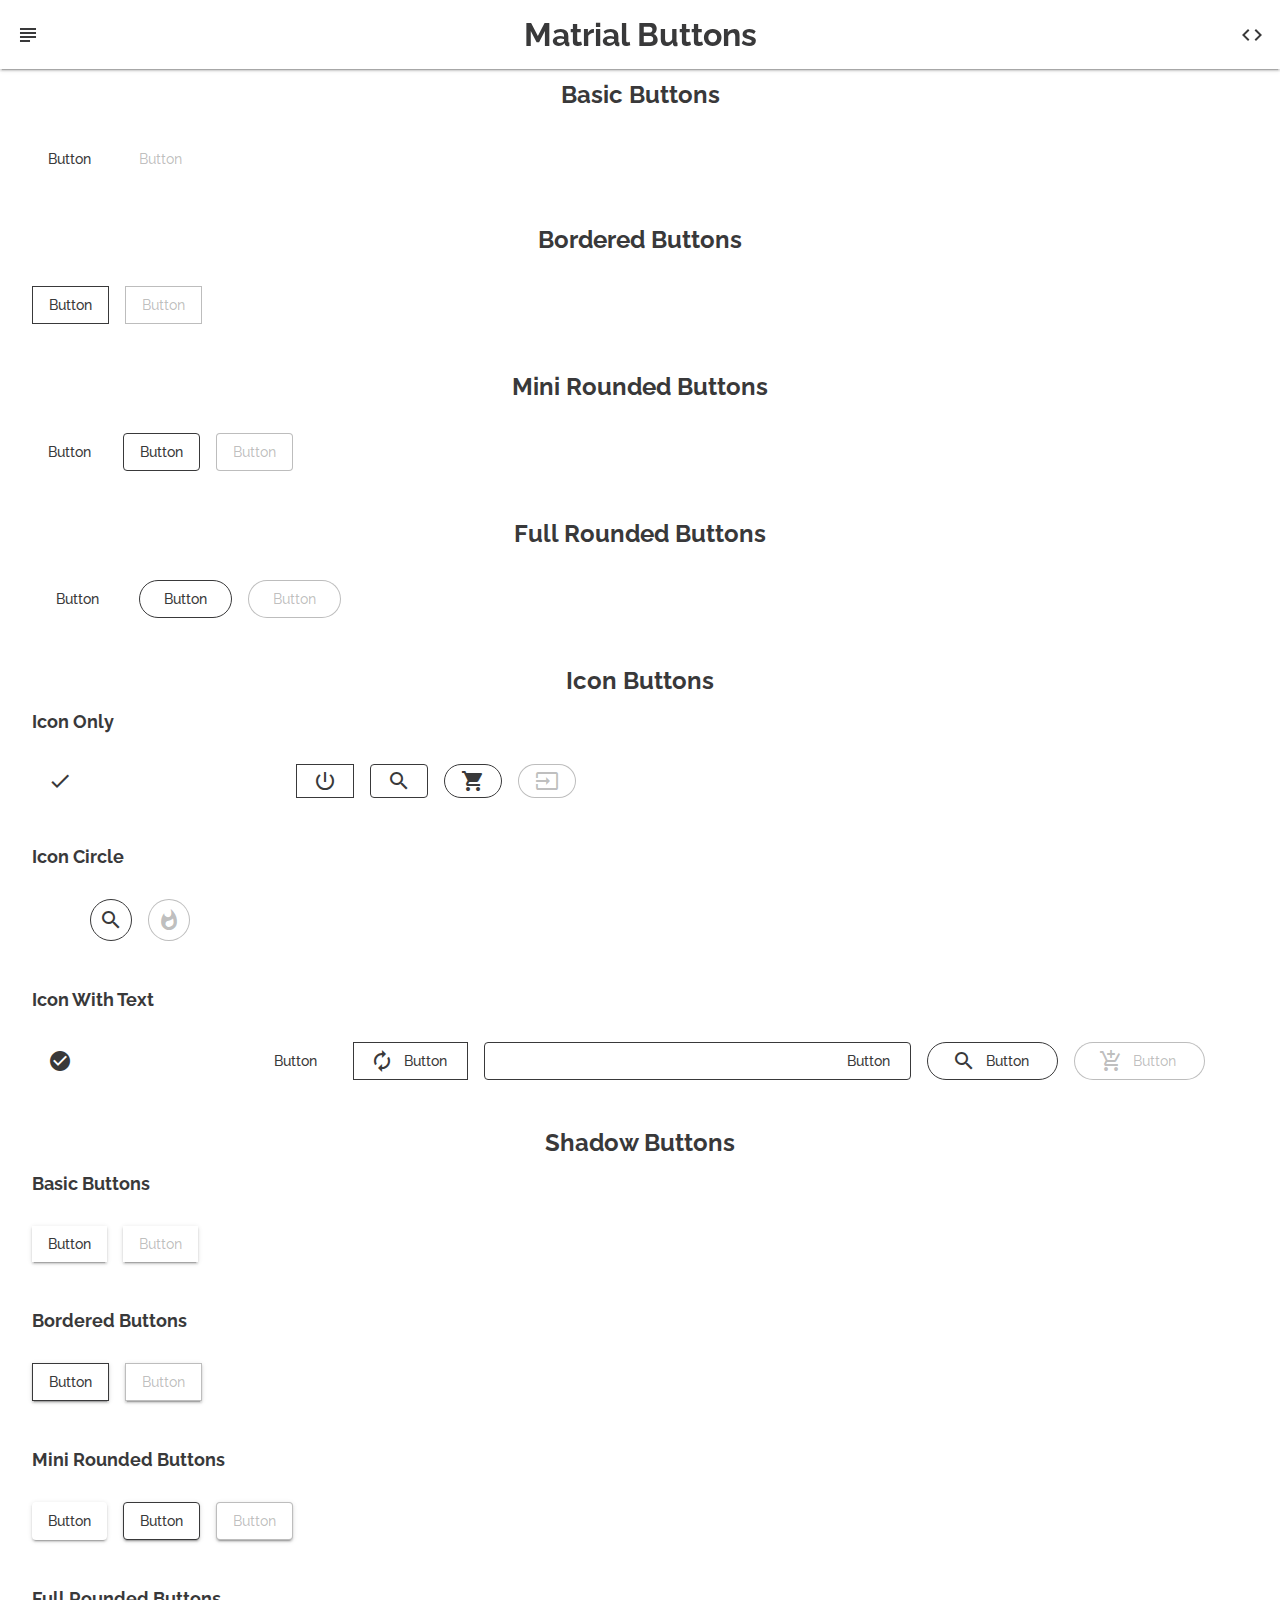
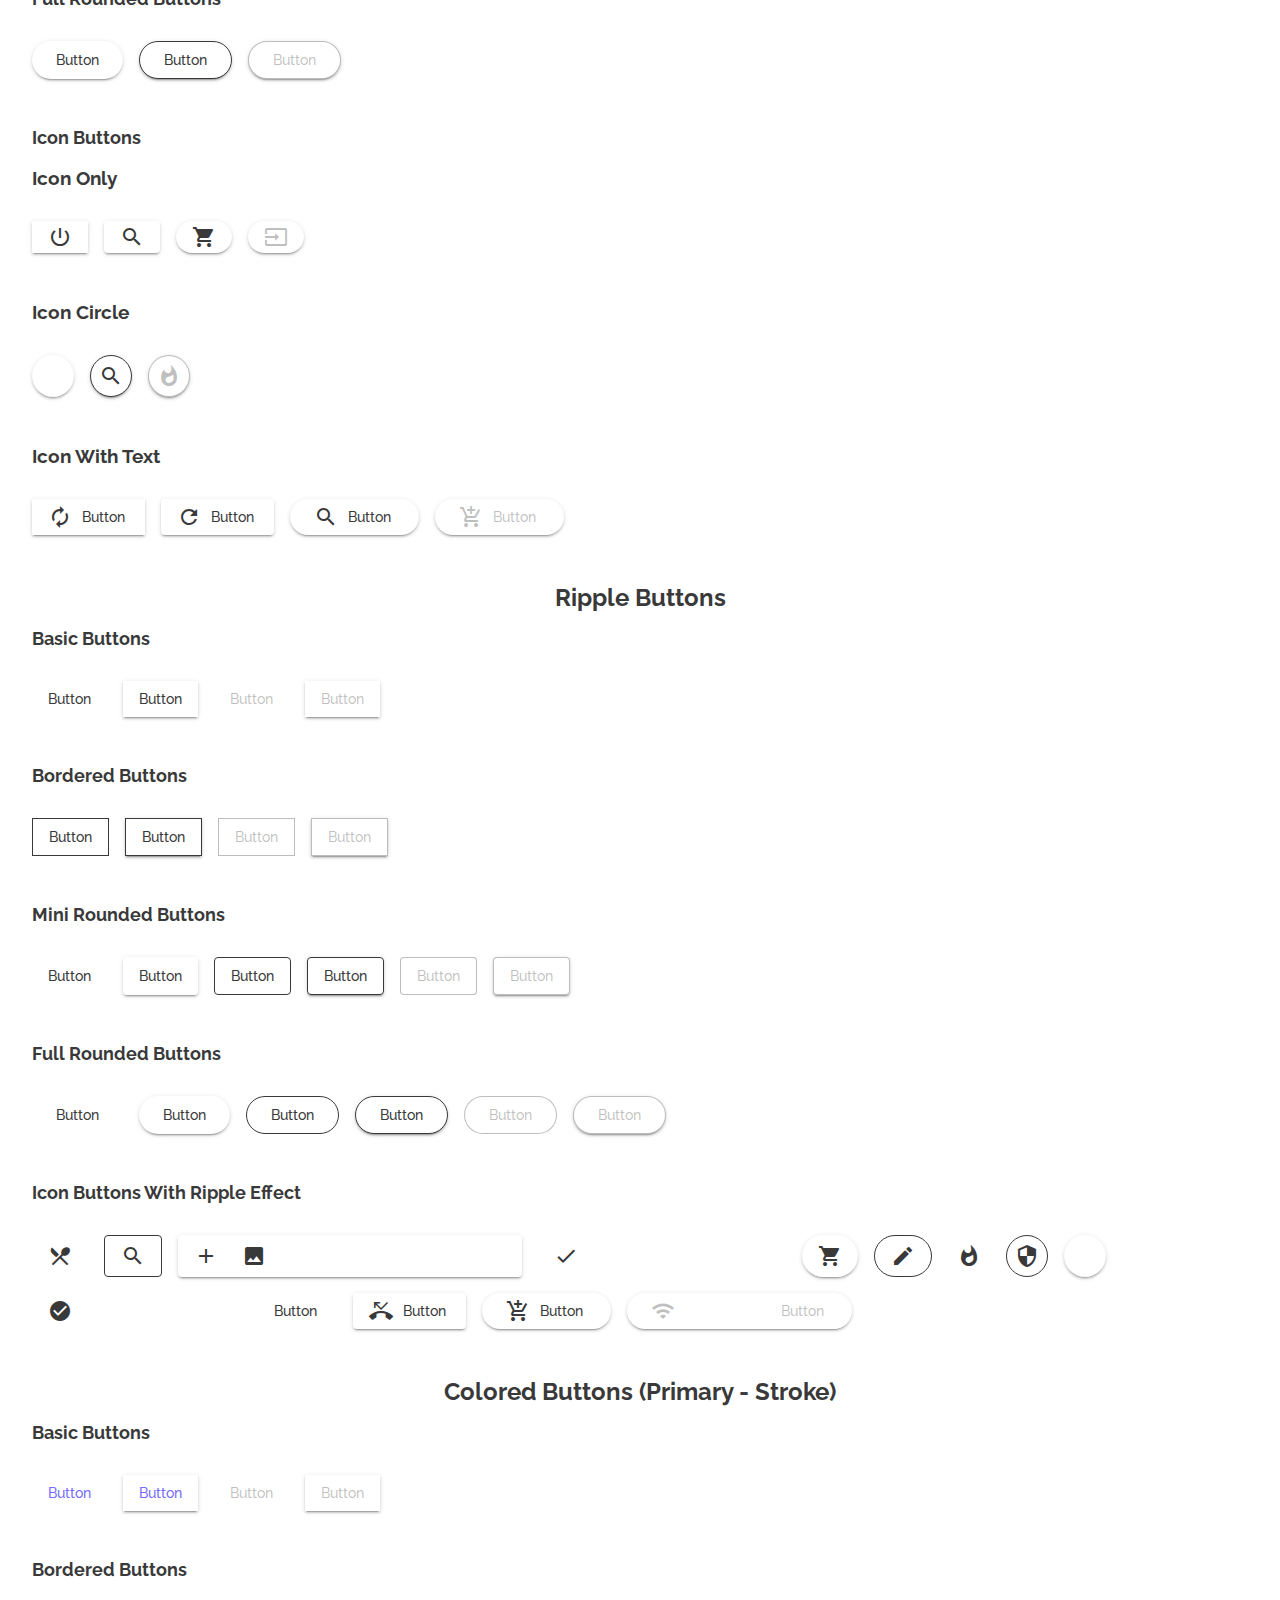
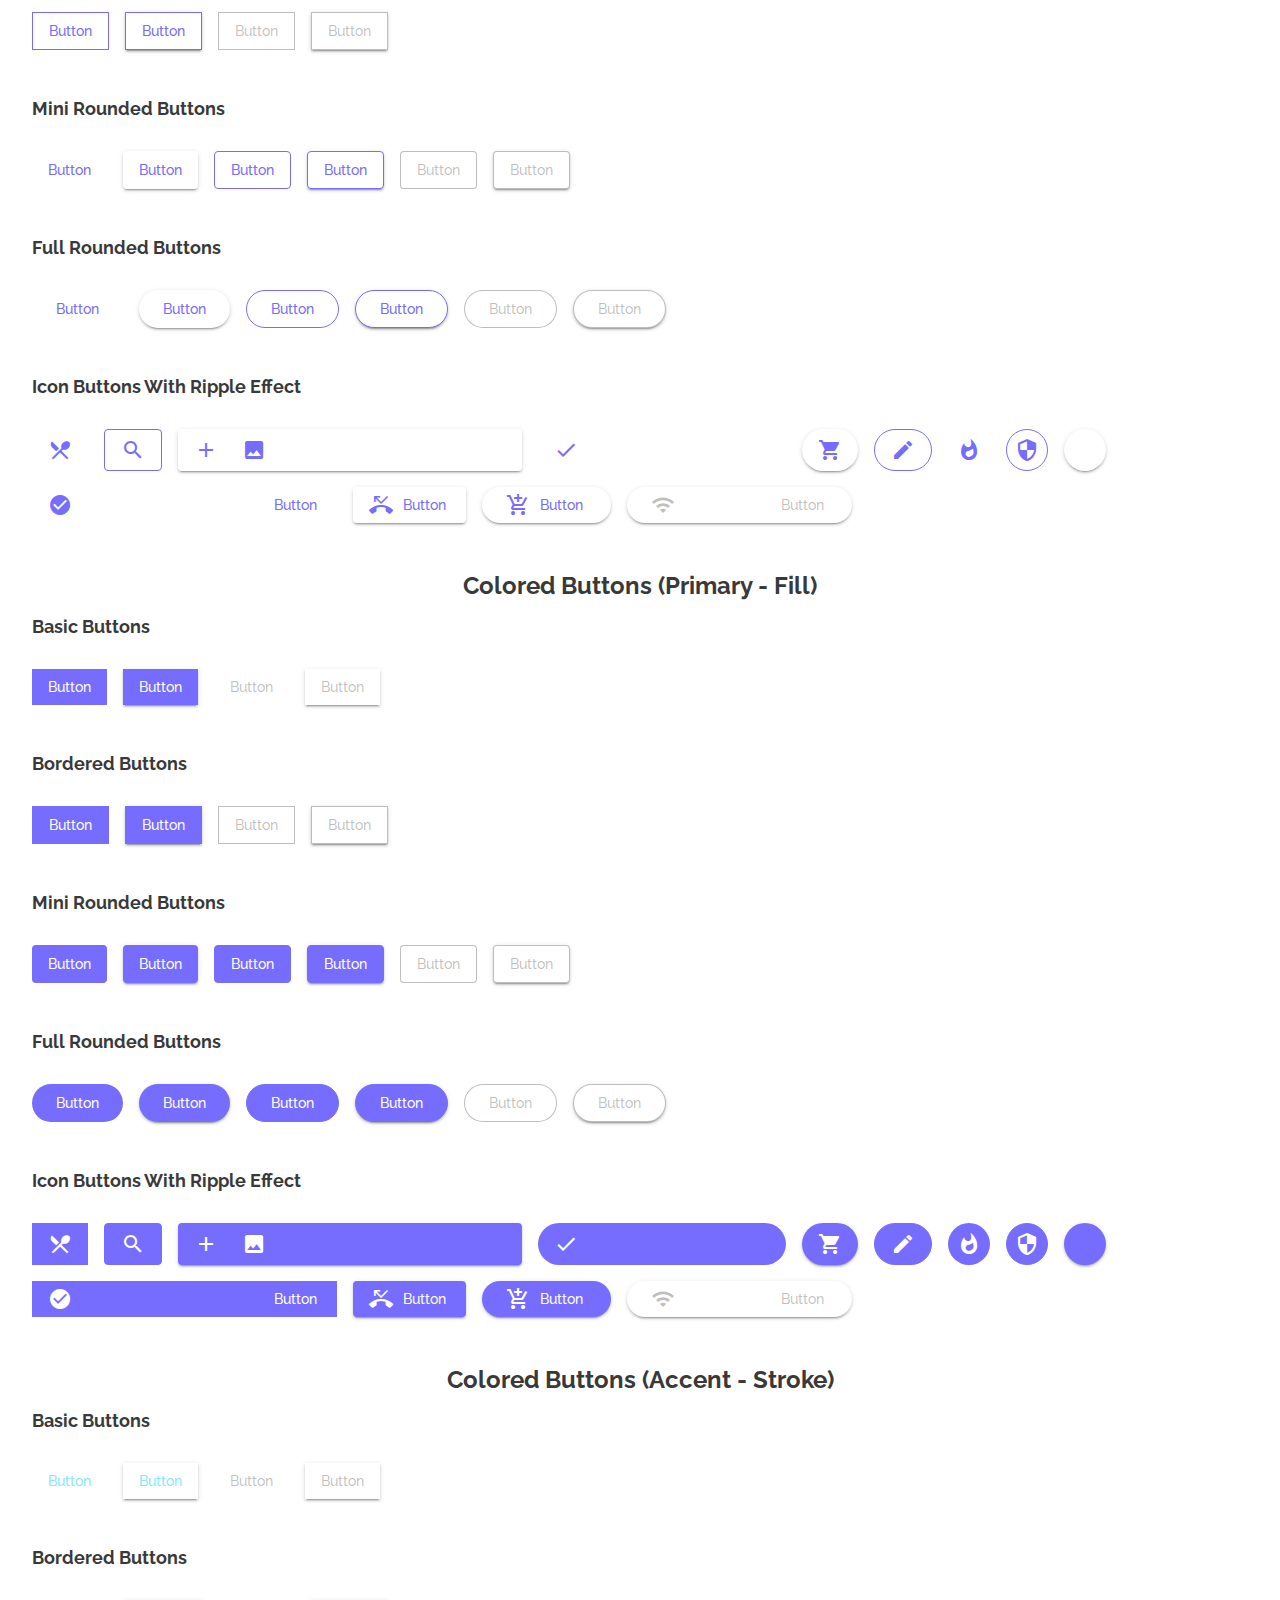
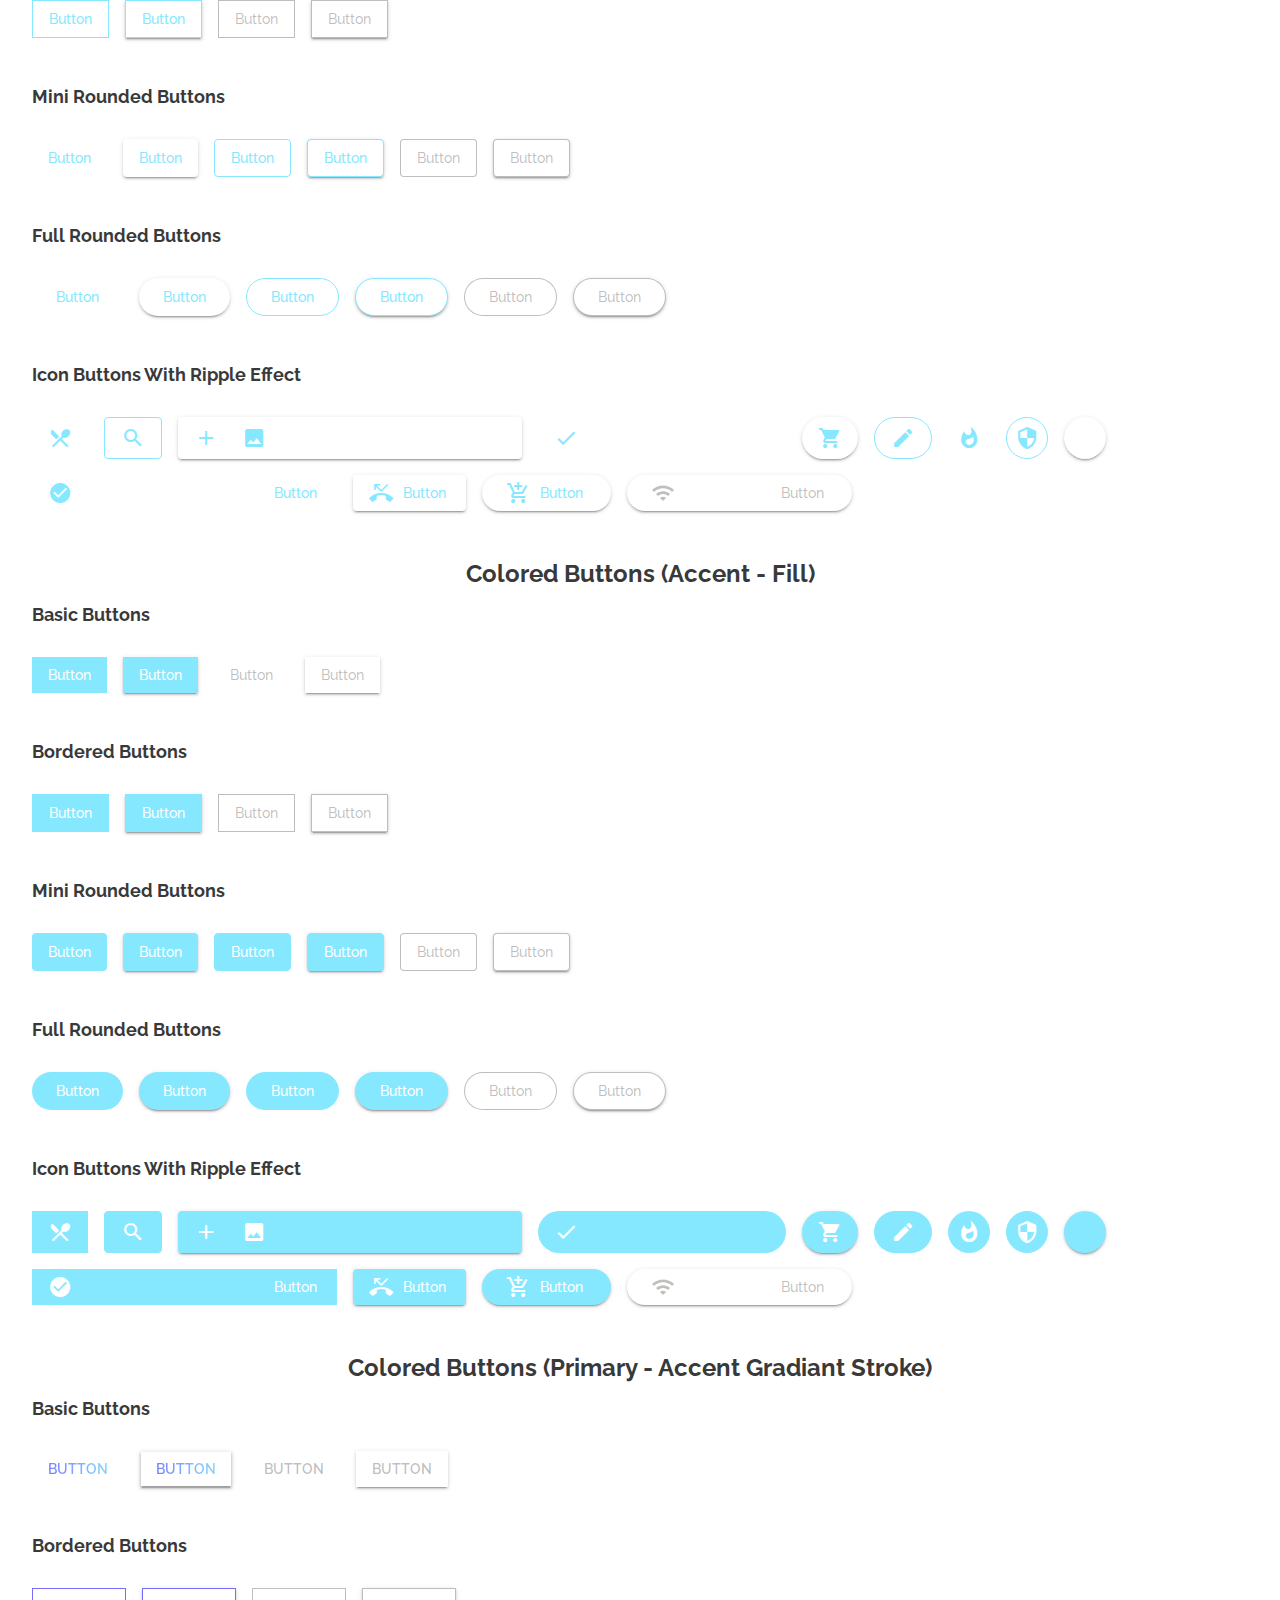
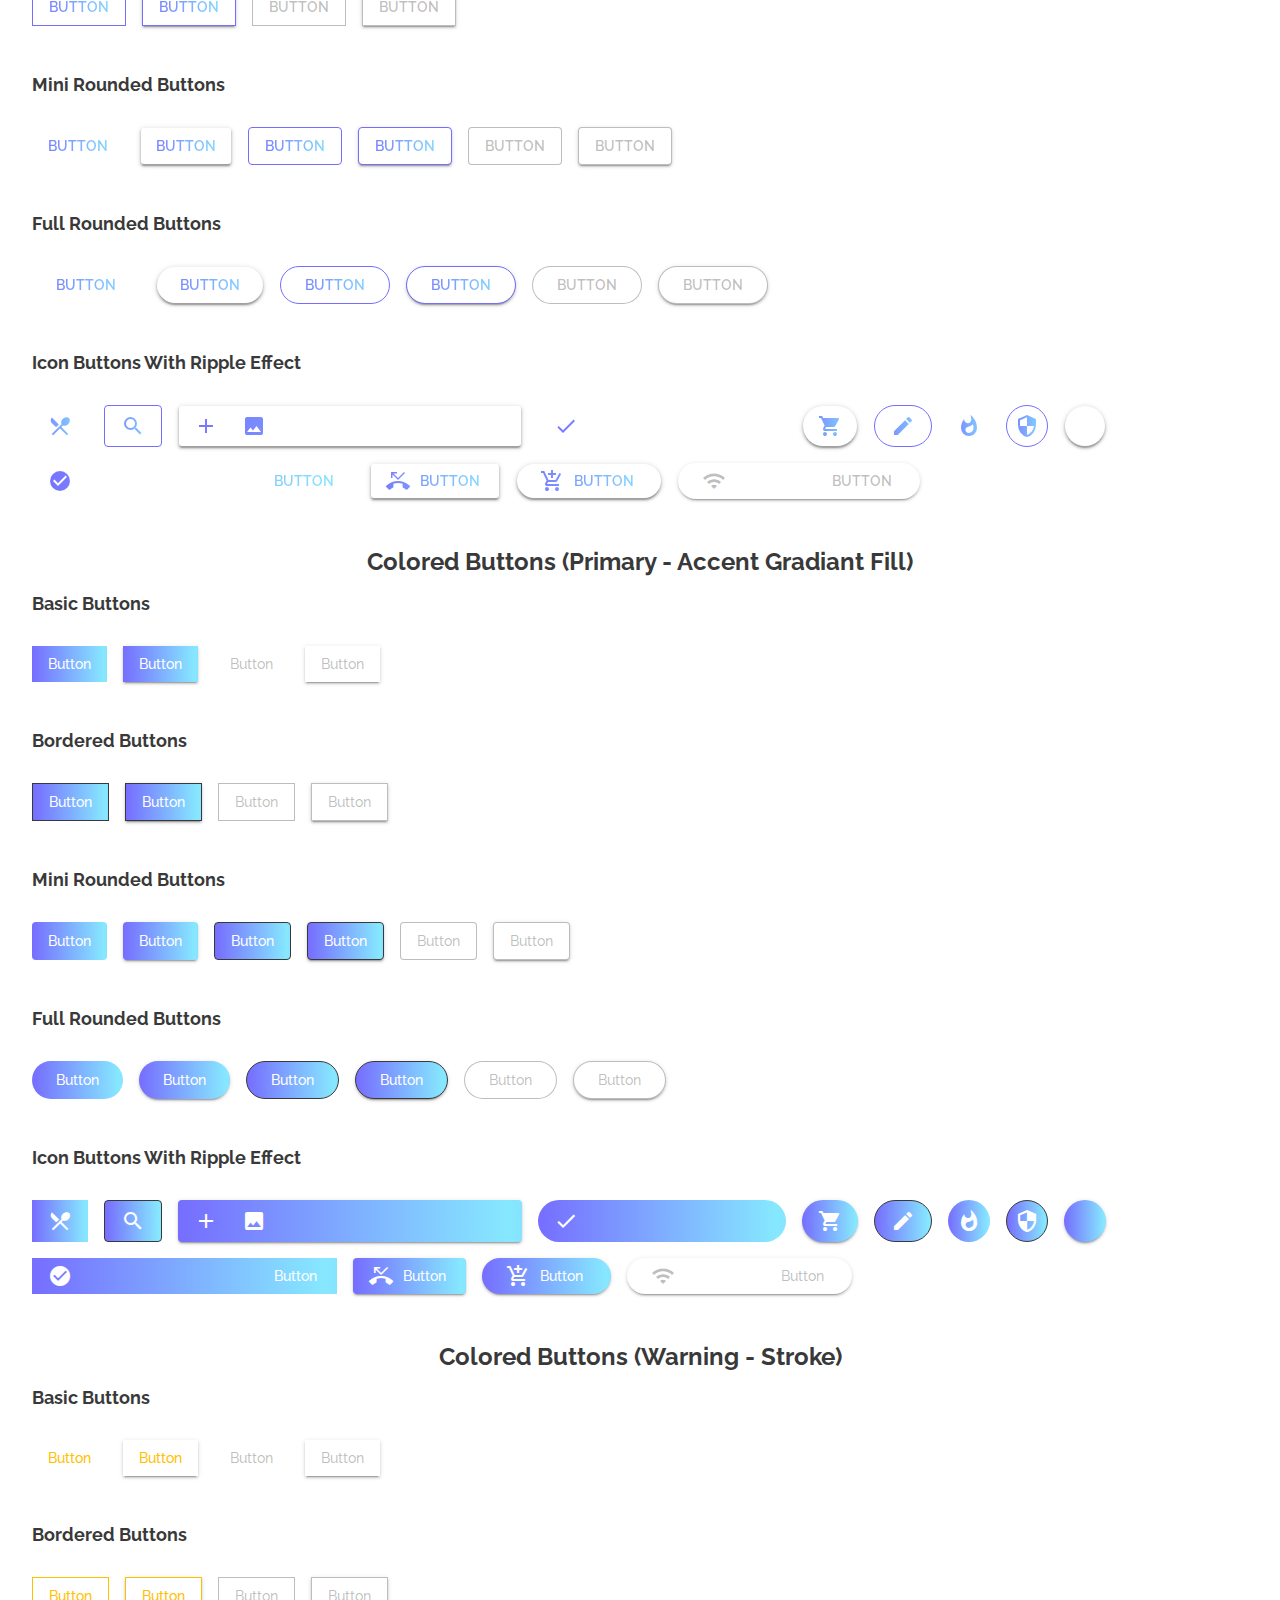
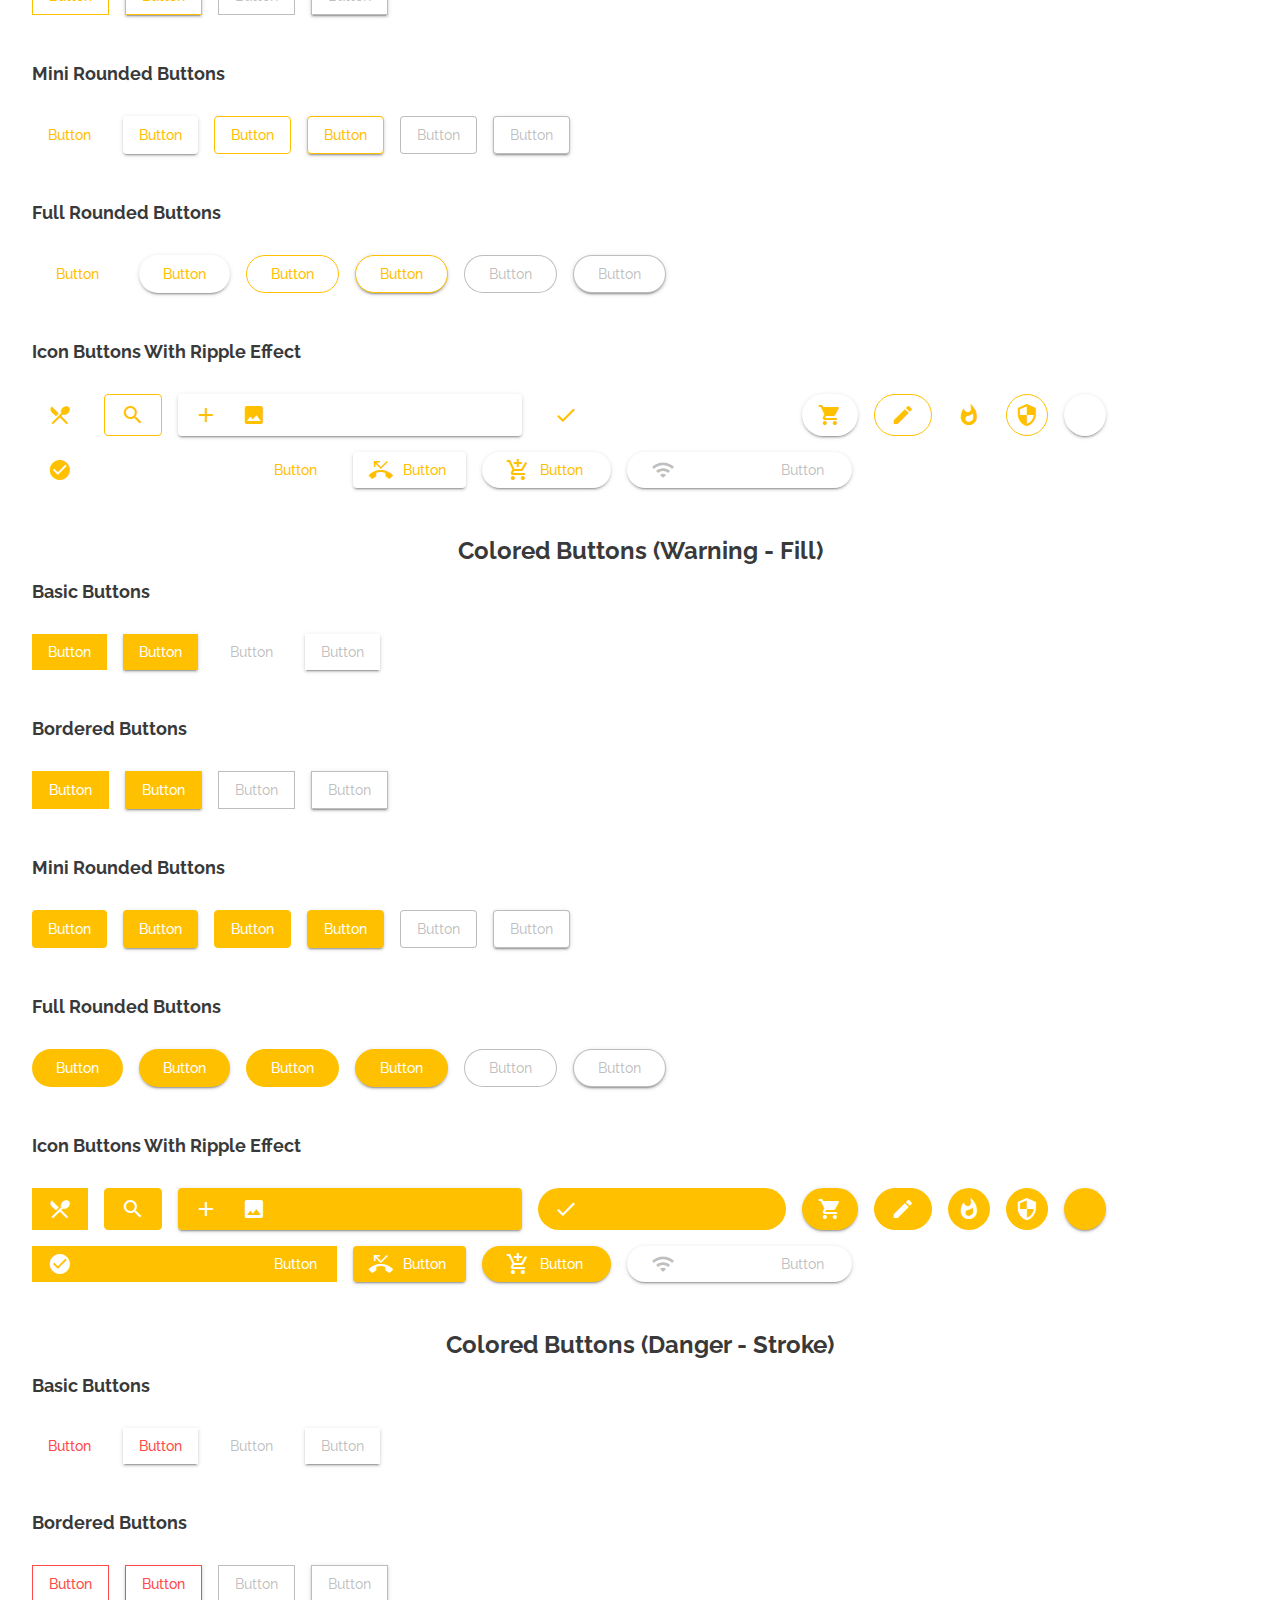
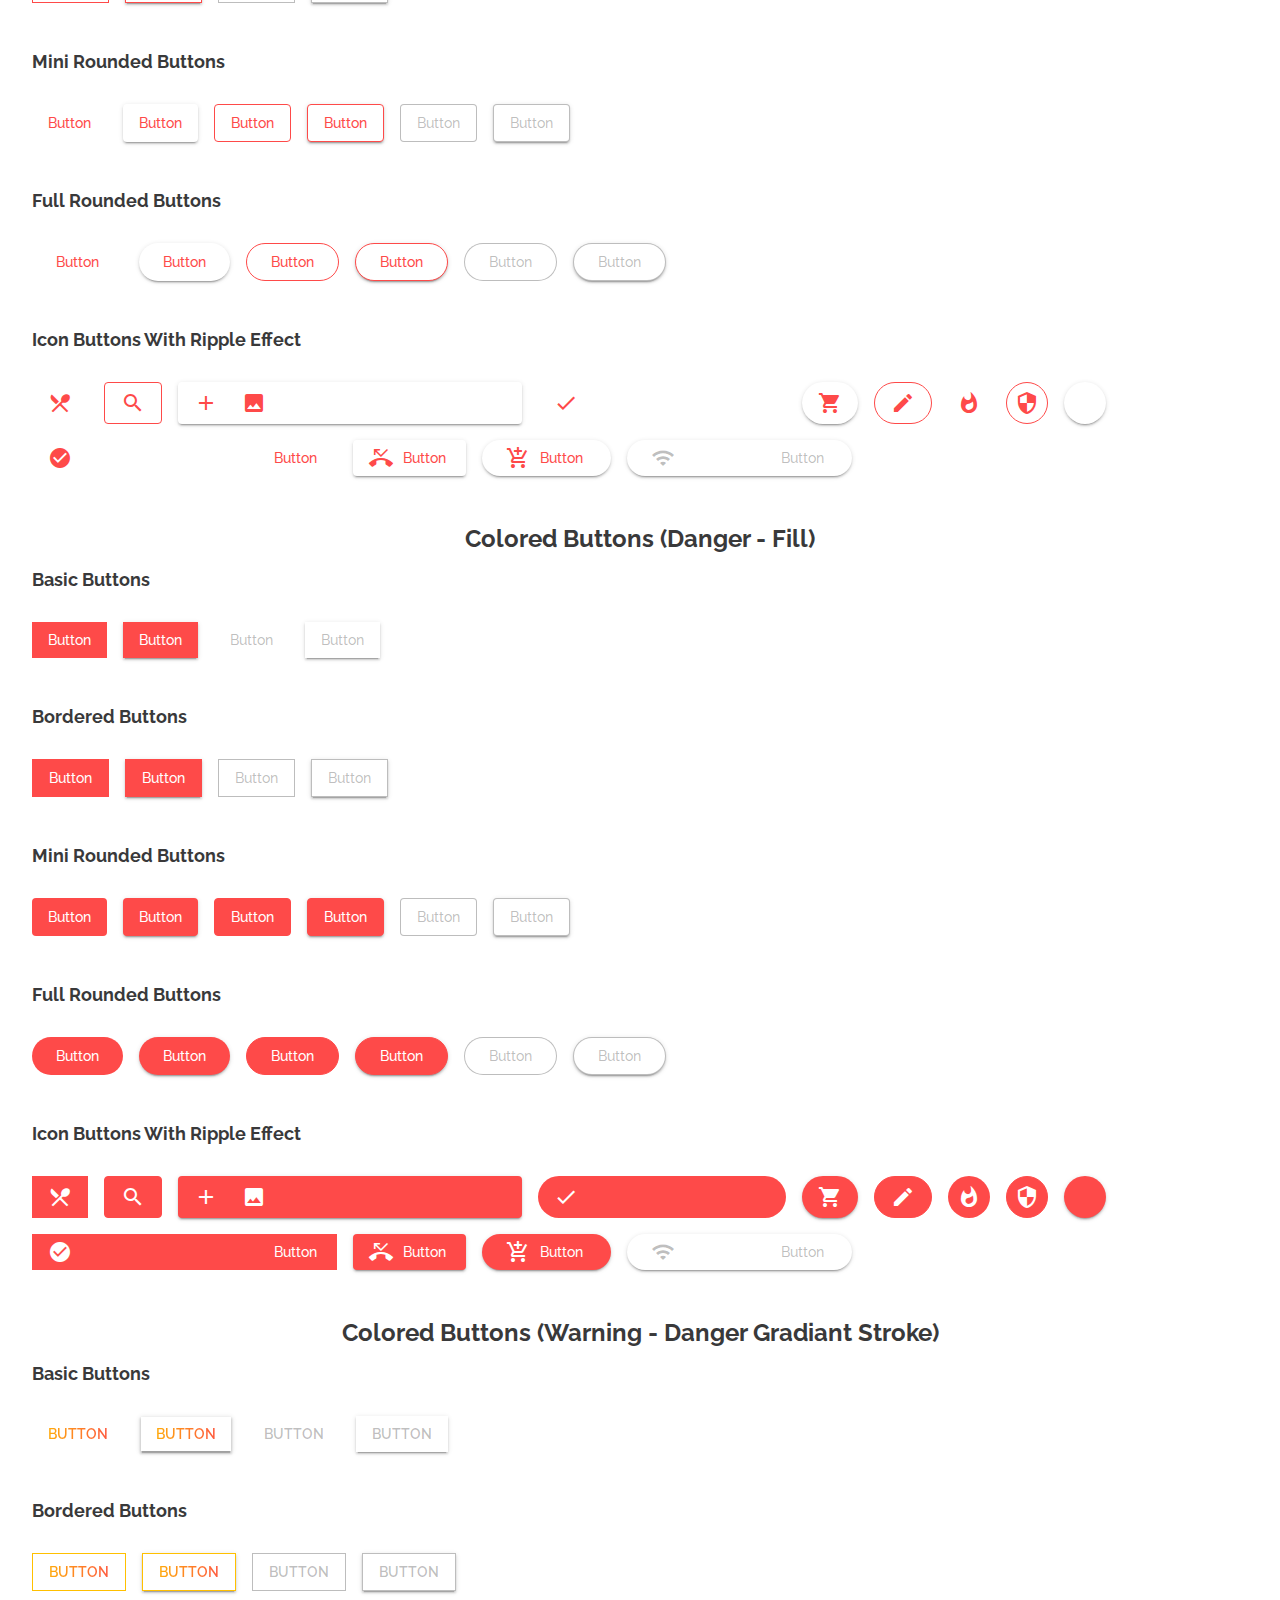
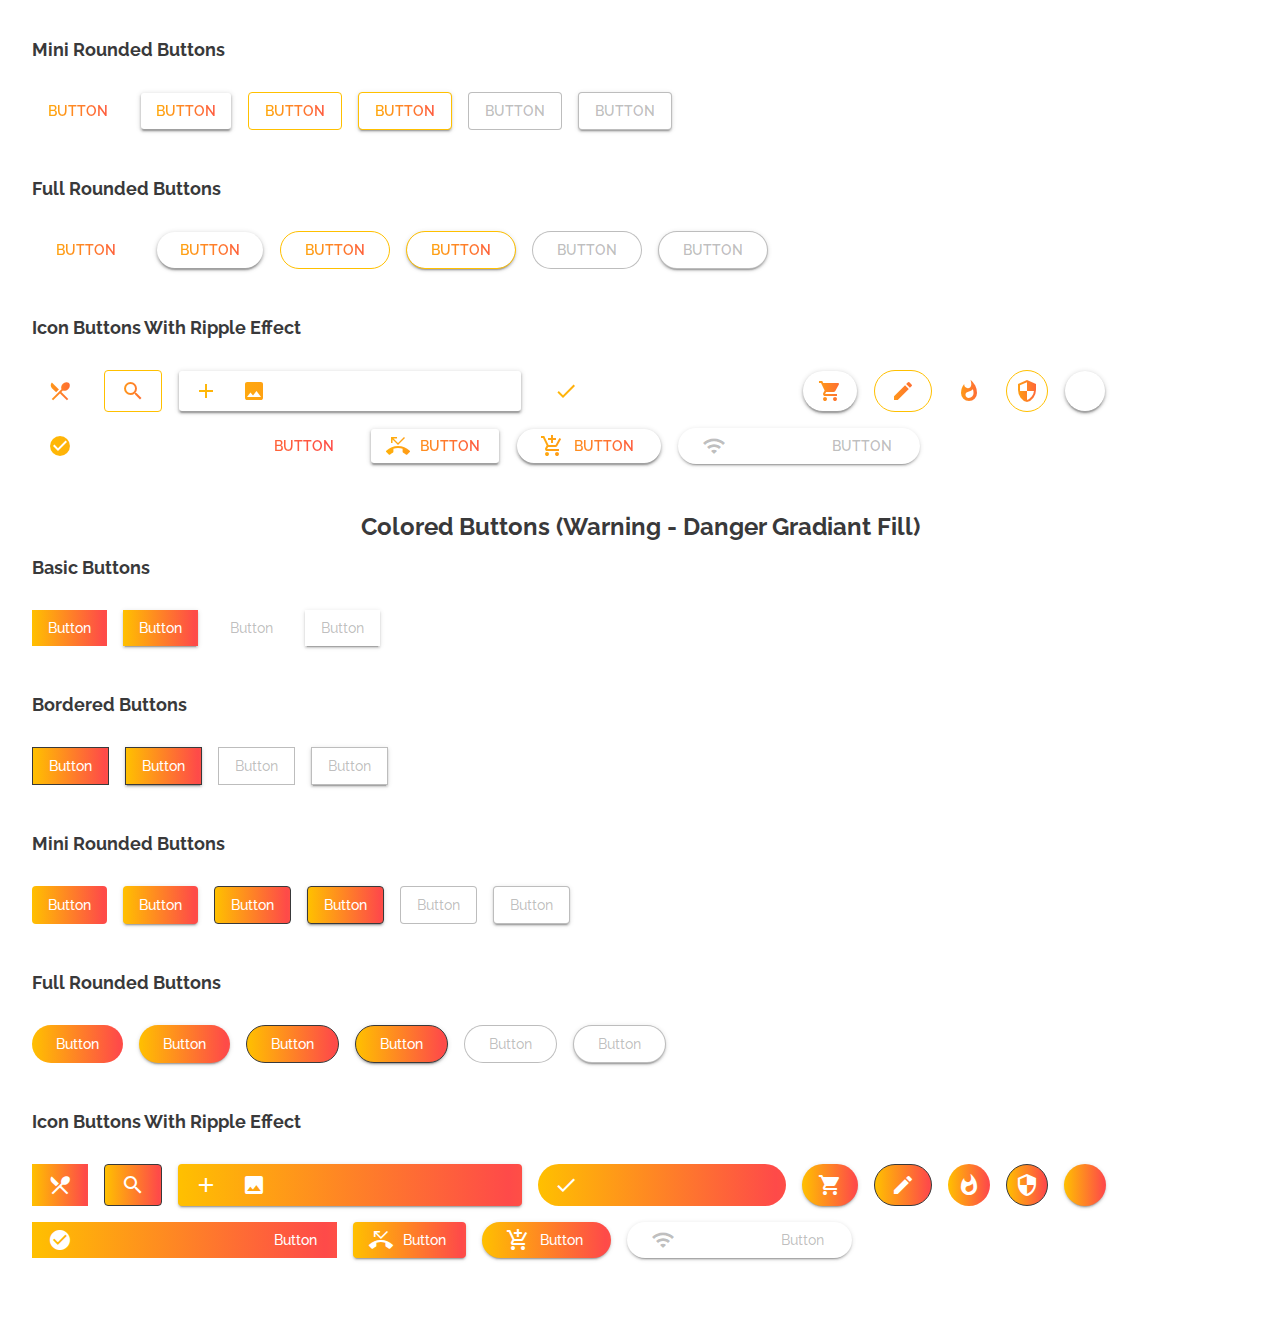
==== index.html @ acdce9ba "warnign, danger done" ====
<!DOCTYPE html>
<html lang="en">

<head>
    <meta charset="UTF-8">
    <meta name="viewport" content="width=device-width, initial-scale=1.0">
    <meta http-equiv="X-UA-Compatible" content="ie=edge">
    <title>Material Buttons</title>

    <link href="./layout.css" rel="stylesheet">
    <link href="./css/mtrl-buttons.css" rel="stylesheet">
</head>

<body>
    <!-- Navbar -->
    <nav class="navbar">
        <button onclick="toggleSidemenu()" class="mtrl-btn mtrl-full-round mtrl-icon-only mtrl-btn-ripple">
            <i class="material-icons">subject</i>
        </button>
        <h1>Matrial Buttons</h1>
        <button onclick="toggleDropdown()" class="mtrl-btn mtrl-full-round mtrl-icon-only mtrl-btn-ripple">
            <i class="material-icons">code</i>
        </button>
    </nav>

    <!-- Dropdown -->
    <div class="dropdown">
        <a class="mtrl-btn mtrl-icon-text mtrl-btn-ripple"> <i class="material-icons">class</i>How To</a>
        <a class="mtrl-btn mtrl-icon-text mtrl-btn-ripple" href="js/mtrl-buttons.js" download> <i
                class="material-icons">save_alt</i>Download Js</a>
        <a class="mtrl-btn mtrl-icon-text mtrl-btn-ripple" href="js/mtrl-buttons.min.js" download> <i
                class="material-icons">save_alt</i>Download Minified Js</a>
        <a class="mtrl-btn mtrl-icon-text mtrl-btn-ripple" href="css/mtrl-buttons.css" download> <i
                class="material-icons">save_alt</i>Download CSS</a>
        <a class="mtrl-btn mtrl-icon-text mtrl-btn-ripple" href="css/mtrl-buttons.min.css" download> <i
                class="material-icons">save_alt</i>Download Minified CSS</a>
    </div>

    <!-- Sidemenu -->
    <div class="sidemenu">
        <button class="mtrl-btn mtrl-mini-round mtrl-shadow mtrl-btn-ripple">Button</button>
        <button class="mtrl-btn mtrl-mini-round mtrl-shadow mtrl-btn-ripple">Button</button>
        <button class="mtrl-btn mtrl-mini-round mtrl-shadow mtrl-btn-ripple">Button</button>
        <button class="mtrl-btn mtrl-mini-round mtrl-shadow mtrl-btn-ripple">Button</button>
        <button class="mtrl-btn mtrl-mini-round mtrl-shadow mtrl-btn-ripple">Button</button>
        <button class="mtrl-btn mtrl-mini-round mtrl-shadow mtrl-btn-ripple">Button</button>
        <button class="mtrl-btn mtrl-mini-round mtrl-shadow mtrl-btn-ripple">Button</button>
    </div>

    <!-- Code Snippet Modal -->
    <div class="snippet-modal-background">
        <div class="snippet-modal">
            <h1>
                <span>Code Snippet</span>
                <button class="mtrl-btn mtrl-icon-circle mtrl-shadow mtrl-btn-ripple mtrl-warning-danger-gradiant-fill"
                    onclick="hideModal()">
                    <i class="material-icons">close</i>
                </button>
            </h1>
            <div class="modal-body">
                <span class="snippet-bar">&nbsp</span>
                <textarea name="code-snippet" id="code-snippet" readonly></textarea>
            </div>
            <div class="modal-footer">
                <button onclick="copyCode()"
                    class="mtrl-btn mtrl-full-round mtrl-icon-text mtrl-shadow mtrl-btn-ripple mtrl-primary-accent-gradiant-fill">
                    <i class="material-icons">code</i>Copy Code
                </button>
                <span class="copied-tooltip">Copied.</span>
            </div>
        </div>
    </div>

    <div class="showcase">
        <!-- Basic Buttons -->
        <div class="basic-btn-section btn-section">
            <h1>Basic Buttons</h1>
            <div class="button-container">
                <button class="mtrl-btn mtrl-btn-ripple">Button</button>
                <button class="mtrl-btn mtrl-disabled">Button</button>
            </div>
        </div>

        <!-- Bordered Buttons -->
        <div class="bordered-btn-section btn-section">
            <h1>Bordered Buttons</h1>
            <div class="button-container">
                <button class="mtrl-btn mtrl-border">Button</button>
                <button class="mtrl-btn mtrl-border mtrl-disabled">Button</button>
            </div>
        </div>

        <!-- Mini Rounded Buttons -->
        <div class="mini-rounded-btn-section btn-section">
            <h1>Mini Rounded Buttons</h1>
            <div class="button-container">
                <button class="mtrl-btn mtrl-mini-round">Button</button>
                <button class="mtrl-btn mtrl-border mtrl-mini-round">Button</button>
                <button class="mtrl-btn mtrl-border mtrl-mini-round mtrl-disabled">Button</button>
            </div>
        </div>

        <!-- Full Rounded Buttons -->
        <div class="full-rounded-btn-section btn-section">
            <h1>Full Rounded Buttons</h1>
            <div class="button-container">
                <button class="mtrl-btn mtrl-full-round">Button</button>
                <button class="mtrl-btn mtrl-full-round mtrl-border ">Button</button>
                <button class="mtrl-btn mtrl-full-round mtrl-border mtrl-disabled">Button</button>
            </div>
        </div>

        <!-- Icon Buttons -->
        <div class="icon-btn-section btn-section">
            <h1>Icon Buttons</h1>

            <h2>Icon Only</h2>
            <div class="button-container">
                <button class="mtrl-btn mtrl-icon-only">
                    <i class="material-icons">done_outline</i>
                </button>

                <button class="mtrl-btn mtrl-border mtrl-icon-only">
                    <i class="material-icons">power_settings_new</i>
                </button>

                <button class="mtrl-btn mtrl-border mtrl-mini-round mtrl-icon-only">
                    <i class="material-icons">search</i>
                </button>

                <button class="mtrl-btn mtrl-border mtrl-full-round mtrl-icon-only">
                    <i class="material-icons">shopping_cart</i>
                </button>

                <button class="mtrl-btn mtrl-border mtrl-full-round mtrl-icon-only mtrl-disabled">
                    <i class="material-icons">input</i>
                </button>
            </div>

            <h2>Icon Circle</h2>
            <div class="button-container">
                <button class="mtrl-btn mtrl-icon-circle">
                    <i class="material-icons">done_outline</i>
                </button>
                <button class="mtrl-btn mtrl-icon-circle mtrl-border">
                    <i class="material-icons">search</i>
                </button>
                <button class="mtrl-btn mtrl-icon-circle mtrl-border mtrl-disabled">
                    <i class="material-icons">whatshot</i>
                </button>
            </div>

            <h2>Icon With Text</h2>
            <div class="button-container">
                <button class="mtrl-btn mtrl-icon-text">
                    <i class="material-icons">check_circle_outline</i>Button
                </button>

                <button class="mtrl-btn mtrl-border mtrl-icon-text">
                    <i class="material-icons">autorenew</i>Button
                </button>

                <button class="mtrl-btn mtrl-border mtrl-mini-round mtrl-icon-text">
                    <i class="material-icons">drag_indicator</i>Button
                </button>

                <button class="mtrl-btn mtrl-border mtrl-full-round mtrl-icon-text">
                    <i class="material-icons">search</i>Button
                </button>

                <button class="mtrl-btn mtrl-border mtrl-full-round mtrl-icon-text mtrl-disabled">
                    <i class="material-icons">add_shopping_cart</i>Button
                </button>
            </div>

        </div>

        <!-- Shadwo Buttons -->
        <div class="shadow-btn-section btn-section">
            <h1>Shadow Buttons</h1>
            <h2>Basic Buttons</h2>
            <div class="button-container">
                <button class="mtrl-btn mtrl-shadow">Button</button>
                <button class="mtrl-btn mtrl-shadow mtrl-disabled">Button</button>
            </div>

            <h2>Bordered Buttons</h2>
            <div class="button-container">
                <button class="mtrl-btn mtrl-border mtrl-shadow">Button</button>
                <button class="mtrl-btn mtrl-border mtrl-shadow mtrl-disabled">Button</button>
            </div>

            <h2>Mini Rounded Buttons</h2>
            <div class="button-container">
                <button class="mtrl-btn mtrl-mini-round mtrl-shadow">Button</button>
                <button class="mtrl-btn mtrl-border mtrl-mini-round mtrl-shadow">Button</button>
                <button class="mtrl-btn mtrl-border mtrl-mini-round mtrl-shadow mtrl-disabled">Button</button>
            </div>

            <h2>Full Rounded Buttons</h2>
            <div class="button-container">
                <button class="mtrl-btn mtrl-full-round mtrl-shadow">Button</button>
                <button class="mtrl-btn mtrl-full-round mtrl-border mtrl-shadow">Button</button>
                <button class="mtrl-btn mtrl-full-round mtrl-border mtrl-shadow mtrl-disabled">Button</button>
            </div>

            <h2>Icon Buttons</h2>
            <h3>Icon Only</h3>
            <div class="button-container">
                <button class="mtrl-btn mtrl-icon-only mtrl-shadow">
                    <i class="material-icons">power_settings_new</i>
                </button>

                <button class="mtrl-btn mtrl-mini-round mtrl-icon-only mtrl-shadow">
                    <i class="material-icons">search</i>
                </button>

                <button class="mtrl-btn mtrl-full-round mtrl-icon-only mtrl-shadow">
                    <i class="material-icons">shopping_cart</i>
                </button>

                <button class="mtrl-btn mtrl-full-round mtrl-icon-only mtrl-shadow mtrl-disabled">
                    <i class="material-icons">input</i>
                </button>
            </div>

            <h3>Icon Circle</h3>
            <div class="button-container">
                <button class="mtrl-btn mtrl-icon-circle mtrl-shadow">
                    <i class="material-icons">done_outline</i>
                </button>
                <button class="mtrl-btn mtrl-icon-circle mtrl-border mtrl-shadow">
                    <i class="material-icons">search</i>
                </button>
                <button class="mtrl-btn mtrl-icon-circle mtrl-border mtrl-shadow mtrl-disabled">
                    <i class="material-icons">whatshot</i>
                </button>
            </div>

            <h3>Icon With Text</h3>
            <div class="button-container">
                <button class="mtrl-btn mtrl-icon-text mtrl-shadow">
                    <i class="material-icons">autorenew</i>Button
                </button>

                <button class="mtrl-btn mtrl-mini-round mtrl-icon-text mtrl-shadow">
                    <i class="material-icons">refresh</i>Button
                </button>

                <button class="mtrl-btn mtrl-full-round mtrl-icon-text mtrl-shadow">
                    <i class="material-icons">search</i>Button
                </button>

                <button class="mtrl-btn mtrl-full-round mtrl-icon-text mtrl-shadow mtrl-disabled">
                    <i class="material-icons">add_shopping_cart</i>Button
                </button>
            </div>

        </div>

        <!-- Ripple Buttons -->
        <div class="ripple-btn-section btn-section">
            <h1>Ripple Buttons</h1>

            <h2>Basic Buttons</h2>
            <div class="button-container">
                <button class="mtrl-btn mtrl-btn-ripple">Button</button>
                <button class="mtrl-btn mtrl-shadow mtrl-btn-ripple">Button</button>
                <button class="mtrl-btn mtrl-btn-ripple mtrl-disabled">Button</button>
                <button class="mtrl-btn mtrl-shadow mtrl-btn-ripple mtrl-disabled">Button</button>
            </div>

            <h2>Bordered Buttons</h2>
            <div class="button-container">
                <button class="mtrl-btn mtrl-border mtrl-btn-ripple">Button</button>
                <button class="mtrl-btn mtrl-border mtrl-shadow mtrl-btn-ripple">Button</button>
                <button class="mtrl-btn mtrl-border mtrl-btn-ripple mtrl-disabled">Button</button>
                <button class="mtrl-btn mtrl-border mtrl-shadow mtrl-btn-ripple mtrl-disabled">Button</button>
            </div>

            <h2>Mini Rounded Buttons</h2>
            <div class="button-container">
                <button class="mtrl-btn mtrl-mini-round mtrl-btn-ripple">Button</button>
                <button class="mtrl-btn mtrl-mini-round mtrl-shadow mtrl-btn-ripple">Button</button>
                <button class="mtrl-btn mtrl-border mtrl-mini-round mtrl-btn-ripple">Button</button>
                <button class="mtrl-btn mtrl-border mtrl-mini-round mtrl-btn-ripple mtrl-shadow">Button</button>
                <button class="mtrl-btn mtrl-border mtrl-mini-round mtrl-btn-ripple mtrl-disabled">Button</button>
                <button
                    class="mtrl-btn mtrl-border mtrl-mini-round mtrl-btn-ripple mtrl-shadow mtrl-disabled">Button</button>
            </div>

            <h2>Full Rounded Buttons</h2>
            <div class="button-container">
                <button class="mtrl-btn mtrl-full-round mtrl-btn-ripple">Button</button>
                <button class="mtrl-btn mtrl-full-round mtrl-shadow mtrl-btn-ripple">Button</button>
                <button class="mtrl-btn mtrl-full-round mtrl-border mtrl-btn-ripple">Button</button>
                <button class="mtrl-btn mtrl-full-round mtrl-border mtrl-btn-ripple mtrl-shadow">Button</button>
                <button class="mtrl-btn mtrl-full-round mtrl-border mtrl-btn-ripple mtrl-disabled">Button</button>
                <button
                    class="mtrl-btn mtrl-full-round mtrl-border mtrl-btn-ripple mtrl-shadow mtrl-disabled">Button</button>
            </div>

            <h2>Icon Buttons With Ripple Effect</h2>
            <div class="button-container">
                <button class="mtrl-btn mtrl-icon-only mtrl-btn-ripple">
                    <i class="material-icons">restaurant_menu</i>
                </button>

                <button class="mtrl-btn mtrl-border mtrl-mini-round mtrl-icon-only mtrl-btn-ripple">
                    <i class="material-icons">search</i>
                </button>

                <button class="mtrl-btn mtrl-shadow mtrl-mini-round mtrl-icon-only mtrl-btn-ripple">
                    <i class="material-icons">add_photo_alternate</i>
                </button>

                <button class="mtrl-btn mtrl-full-round mtrl-icon-only mtrl-btn-ripple">
                    <i class="material-icons">done_outline</i>
                </button>

                <button class="mtrl-btn mtrl-shadow mtrl-full-round mtrl-icon-only mtrl-btn-ripple">
                    <i class="material-icons">shopping_cart</i>
                </button>

                <button class="mtrl-btn mtrl-border mtrl-full-round mtrl-icon-only mtrl-btn-ripple">
                    <i class="material-icons">edit</i>
                </button>

                <button class="mtrl-btn mtrl-icon-circle mtrl-btn-ripple">
                    <i class="material-icons">whatshot</i>
                </button>

                <button class="mtrl-btn mtrl-icon-circle mtrl-border mtrl-btn-ripple">
                    <i class="material-icons">security</i>
                </button>

                <button class="mtrl-btn mtrl-icon-circle mtrl-shadow mtrl-btn-ripple">
                    <i class="material-icons">thumb_up_alt</i>
                </button>

                <button class="mtrl-btn mtrl-icon-text mtrl-btn-ripple">
                    <i class="material-icons">check_circle_outline</i>Button
                </button>

                <button class="mtrl-btn mtrl-mini-round mtrl-icon-text mtrl-shadow mtrl-btn-ripple">
                    <i class="material-icons">phone_missed</i>Button
                </button>

                <button class="mtrl-btn mtrl-full-round mtrl-icon-text mtrl-shadow mtrl-btn-ripple">
                    <i class="material-icons">add_shopping_cart</i>Button
                </button>

                <button class="mtrl-btn mtrl-full-round mtrl-icon-text mtrl-shadow mtrl-btn-ripple mtrl-disabled">
                    <i class="material-icons">wifi_off</i>Button
                </button>
            </div>
        </div>

        <!-- Colored Buttons (Primary - Stroke) -->
        <div class="ripple-btn-section btn-section">
            <h1>Colored Buttons (Primary - Stroke)</h1>

            <h2>Basic Buttons</h2>
            <div class="button-container">
                <button class="mtrl-btn mtrl-btn-ripple mtrl-primary-stroke">Button</button>
                <button class="mtrl-btn mtrl-shadow mtrl-btn-ripple mtrl-primary-stroke">Button</button>
                <button class="mtrl-btn mtrl-btn-ripple mtrl-disabled mtrl-primary-stroke">Button</button>
                <button class="mtrl-btn mtrl-shadow mtrl-btn-ripple mtrl-disabled mtrl-primary-stroke">Button</button>
            </div>

            <h2>Bordered Buttons</h2>
            <div class="button-container">
                <button class="mtrl-btn mtrl-border mtrl-btn-ripple mtrl-primary-stroke">Button</button>
                <button class="mtrl-btn mtrl-border mtrl-shadow mtrl-btn-ripple mtrl-primary-stroke">Button</button>
                <button class="mtrl-btn mtrl-border mtrl-btn-ripple mtrl-disabled mtrl-primary-stroke">Button</button>
                <button
                    class="mtrl-btn mtrl-border mtrl-shadow mtrl-btn-ripple mtrl-disabled mtrl-primary-stroke">Button</button>
            </div>

            <h2>Mini Rounded Buttons</h2>
            <div class="button-container">
                <button class="mtrl-btn mtrl-mini-round mtrl-btn-ripple mtrl-primary-stroke">Button</button>
                <button class="mtrl-btn mtrl-mini-round mtrl-shadow mtrl-btn-ripple mtrl-primary-stroke">Button</button>
                <button class="mtrl-btn mtrl-border mtrl-mini-round mtrl-btn-ripple mtrl-primary-stroke">Button</button>
                <button
                    class="mtrl-btn mtrl-border mtrl-mini-round mtrl-btn-ripple mtrl-shadow mtrl-primary-stroke">Button</button>
                <button
                    class="mtrl-btn mtrl-border mtrl-mini-round mtrl-btn-ripple mtrl-disabled mtrl-primary-stroke">Button</button>
                <button
                    class="mtrl-btn mtrl-border mtrl-mini-round mtrl-btn-ripple mtrl-shadow mtrl-disabled mtrl-primary-stroke">Button</button>
            </div>

            <h2>Full Rounded Buttons</h2>
            <div class="button-container">
                <button class="mtrl-btn mtrl-full-round mtrl-btn-ripple mtrl-primary-stroke">Button</button>
                <button class="mtrl-btn mtrl-full-round mtrl-shadow mtrl-btn-ripple mtrl-primary-stroke">Button</button>
                <button class="mtrl-btn mtrl-full-round mtrl-border mtrl-btn-ripple mtrl-primary-stroke">Button</button>
                <button
                    class="mtrl-btn mtrl-full-round mtrl-border mtrl-btn-ripple mtrl-shadow mtrl-primary-stroke">Button</button>
                <button
                    class="mtrl-btn mtrl-full-round mtrl-border mtrl-btn-ripple mtrl-disabled mtrl-primary-stroke">Button</button>
                <button
                    class="mtrl-btn mtrl-full-round mtrl-border mtrl-btn-ripple mtrl-shadow mtrl-disabled mtrl-primary-stroke">Button</button>
            </div>

            <h2>Icon Buttons With Ripple Effect</h2>
            <div class="button-container">
                <button class="mtrl-btn mtrl-icon-only mtrl-btn-ripple mtrl-primary-stroke">
                    <i class="material-icons">restaurant_menu</i>
                </button>

                <button class="mtrl-btn mtrl-border mtrl-mini-round mtrl-icon-only mtrl-btn-ripple mtrl-primary-stroke">
                    <i class="material-icons">search</i>
                </button>

                <button class="mtrl-btn mtrl-shadow mtrl-mini-round mtrl-icon-only mtrl-btn-ripple mtrl-primary-stroke">
                    <i class="material-icons">add_photo_alternate</i>
                </button>

                <button class="mtrl-btn mtrl-full-round mtrl-icon-only mtrl-btn-ripple mtrl-primary-stroke">
                    <i class="material-icons">done_outline</i>
                </button>

                <button class="mtrl-btn mtrl-shadow mtrl-full-round mtrl-icon-only mtrl-btn-ripple mtrl-primary-stroke">
                    <i class="material-icons">shopping_cart</i>
                </button>

                <button class="mtrl-btn mtrl-border mtrl-full-round mtrl-icon-only mtrl-btn-ripple mtrl-primary-stroke">
                    <i class="material-icons">edit</i>
                </button>

                <button class="mtrl-btn mtrl-icon-circle mtrl-btn-ripple mtrl-primary-stroke">
                    <i class="material-icons">whatshot</i>
                </button>

                <button class="mtrl-btn mtrl-icon-circle mtrl-border mtrl-btn-ripple mtrl-primary-stroke">
                    <i class="material-icons">security</i>
                </button>

                <button class="mtrl-btn mtrl-icon-circle mtrl-shadow mtrl-btn-ripple mtrl-primary-stroke">
                    <i class="material-icons">thumb_up_alt</i>
                </button>

                <button class="mtrl-btn mtrl-icon-text mtrl-btn-ripple mtrl-primary-stroke">
                    <i class="material-icons">check_circle_outline</i>Button
                </button>

                <button class="mtrl-btn mtrl-mini-round mtrl-icon-text mtrl-shadow mtrl-btn-ripple mtrl-primary-stroke">
                    <i class="material-icons">phone_missed</i>Button
                </button>

                <button class="mtrl-btn mtrl-full-round mtrl-icon-text mtrl-shadow mtrl-btn-ripple mtrl-primary-stroke">
                    <i class="material-icons">add_shopping_cart</i>Button
                </button>

                <button
                    class="mtrl-btn mtrl-full-round mtrl-icon-text mtrl-shadow mtrl-btn-ripple mtrl-disabled mtrl-primary-stroke">
                    <i class="material-icons">wifi_off</i>Button
                </button>
            </div>
        </div>

        <!-- Colored Buttons (Primary - Fill) -->
        <div class="ripple-btn-section btn-section">
            <h1>Colored Buttons (Primary - Fill)</h1>

            <h2>Basic Buttons</h2>
            <div class="button-container">
                <button class="mtrl-btn mtrl-btn-ripple mtrl-primary-fill">Button</button>
                <button class="mtrl-btn mtrl-shadow mtrl-btn-ripple mtrl-primary-fill">Button</button>
                <button class="mtrl-btn mtrl-btn-ripple mtrl-disabled mtrl-primary-fill">Button</button>
                <button class="mtrl-btn mtrl-shadow mtrl-btn-ripple mtrl-disabled mtrl-primary-fill">Button</button>
            </div>

            <h2>Bordered Buttons</h2>
            <div class="button-container">
                <button class="mtrl-btn mtrl-border mtrl-btn-ripple mtrl-primary-fill">Button</button>
                <button class="mtrl-btn mtrl-border mtrl-shadow mtrl-btn-ripple mtrl-primary-fill">Button</button>
                <button class="mtrl-btn mtrl-border mtrl-btn-ripple mtrl-disabled mtrl-primary-fill">Button</button>
                <button
                    class="mtrl-btn mtrl-border mtrl-shadow mtrl-btn-ripple mtrl-disabled mtrl-primary-fill">Button</button>
            </div>

            <h2>Mini Rounded Buttons</h2>
            <div class="button-container">
                <button class="mtrl-btn mtrl-mini-round mtrl-btn-ripple mtrl-primary-fill">Button</button>
                <button class="mtrl-btn mtrl-mini-round mtrl-shadow mtrl-btn-ripple mtrl-primary-fill">Button</button>
                <button class="mtrl-btn mtrl-border mtrl-mini-round mtrl-btn-ripple mtrl-primary-fill">Button</button>
                <button
                    class="mtrl-btn mtrl-border mtrl-mini-round mtrl-btn-ripple mtrl-shadow mtrl-primary-fill">Button</button>
                <button
                    class="mtrl-btn mtrl-border mtrl-mini-round mtrl-btn-ripple mtrl-disabled mtrl-primary-fill">Button</button>
                <button
                    class="mtrl-btn mtrl-border mtrl-mini-round mtrl-btn-ripple mtrl-shadow mtrl-disabled mtrl-primary-fill">Button</button>
            </div>

            <h2>Full Rounded Buttons</h2>
            <div class="button-container">
                <button class="mtrl-btn mtrl-full-round mtrl-btn-ripple mtrl-primary-fill">Button</button>
                <button class="mtrl-btn mtrl-full-round mtrl-shadow mtrl-btn-ripple mtrl-primary-fill">Button</button>
                <button class="mtrl-btn mtrl-full-round mtrl-border mtrl-btn-ripple mtrl-primary-fill">Button</button>
                <button
                    class="mtrl-btn mtrl-full-round mtrl-border mtrl-btn-ripple mtrl-shadow mtrl-primary-fill">Button</button>
                <button
                    class="mtrl-btn mtrl-full-round mtrl-border mtrl-btn-ripple mtrl-disabled mtrl-primary-fill">Button</button>
                <button
                    class="mtrl-btn mtrl-full-round mtrl-border mtrl-btn-ripple mtrl-shadow mtrl-disabled mtrl-primary-fill">Button</button>
            </div>

            <h2>Icon Buttons With Ripple Effect</h2>
            <div class="button-container">
                <button class="mtrl-btn mtrl-icon-only mtrl-btn-ripple mtrl-primary-fill">
                    <i class="material-icons">restaurant_menu</i>
                </button>

                <button class="mtrl-btn mtrl-border mtrl-mini-round mtrl-icon-only mtrl-btn-ripple mtrl-primary-fill">
                    <i class="material-icons">search</i>
                </button>

                <button class="mtrl-btn mtrl-shadow mtrl-mini-round mtrl-icon-only mtrl-btn-ripple mtrl-primary-fill">
                    <i class="material-icons">add_photo_alternate</i>
                </button>

                <button class="mtrl-btn mtrl-full-round mtrl-icon-only mtrl-btn-ripple mtrl-primary-fill">
                    <i class="material-icons">done_outline</i>
                </button>

                <button class="mtrl-btn mtrl-shadow mtrl-full-round mtrl-icon-only mtrl-btn-ripple mtrl-primary-fill">
                    <i class="material-icons">shopping_cart</i>
                </button>

                <button class="mtrl-btn mtrl-border mtrl-full-round mtrl-icon-only mtrl-btn-ripple mtrl-primary-fill">
                    <i class="material-icons">edit</i>
                </button>

                <button class="mtrl-btn mtrl-icon-circle mtrl-btn-ripple mtrl-primary-fill">
                    <i class="material-icons">whatshot</i>
                </button>

                <button class="mtrl-btn mtrl-icon-circle mtrl-border mtrl-btn-ripple mtrl-primary-fill">
                    <i class="material-icons">security</i>
                </button>

                <button class="mtrl-btn mtrl-icon-circle mtrl-shadow mtrl-btn-ripple mtrl-primary-fill">
                    <i class="material-icons">thumb_up_alt</i>
                </button>

                <button class="mtrl-btn mtrl-icon-text mtrl-btn-ripple mtrl-primary-fill">
                    <i class="material-icons">check_circle_outline</i>Button
                </button>

                <button class="mtrl-btn mtrl-mini-round mtrl-icon-text mtrl-shadow mtrl-btn-ripple mtrl-primary-fill">
                    <i class="material-icons">phone_missed</i>Button
                </button>

                <button class="mtrl-btn mtrl-full-round mtrl-icon-text mtrl-shadow mtrl-btn-ripple mtrl-primary-fill">
                    <i class="material-icons">add_shopping_cart</i>Button
                </button>

                <button
                    class="mtrl-btn mtrl-full-round mtrl-icon-text mtrl-shadow mtrl-btn-ripple mtrl-disabled mtrl-primary-fill">
                    <i class="material-icons">wifi_off</i>Button
                </button>
            </div>
        </div>

        <!-- Colored Buttons (Accent -Stroke) -->
        <div class="ripple-btn-section btn-section">
            <h1>Colored Buttons (Accent - Stroke)</h1>

            <h2>Basic Buttons</h2>
            <div class="button-container">
                <button class="mtrl-btn mtrl-btn-ripple mtrl-accent-stroke">Button</button>
                <button class="mtrl-btn mtrl-shadow mtrl-btn-ripple mtrl-accent-stroke">Button</button>
                <button class="mtrl-btn mtrl-btn-ripple mtrl-disabled mtrl-accent-stroke">Button</button>
                <button class="mtrl-btn mtrl-shadow mtrl-btn-ripple mtrl-disabled mtrl-accent-stroke">Button</button>
            </div>

            <h2>Bordered Buttons</h2>
            <div class="button-container">
                <button class="mtrl-btn mtrl-border mtrl-btn-ripple mtrl-accent-stroke">Button</button>
                <button class="mtrl-btn mtrl-border mtrl-shadow mtrl-btn-ripple mtrl-accent-stroke">Button</button>
                <button class="mtrl-btn mtrl-border mtrl-btn-ripple mtrl-disabled mtrl-accent-stroke">Button</button>
                <button
                    class="mtrl-btn mtrl-border mtrl-shadow mtrl-btn-ripple mtrl-disabled mtrl-accent-stroke">Button</button>
            </div>

            <h2>Mini Rounded Buttons</h2>
            <div class="button-container">
                <button class="mtrl-btn mtrl-mini-round mtrl-btn-ripple mtrl-accent-stroke">Button</button>
                <button class="mtrl-btn mtrl-mini-round mtrl-shadow mtrl-btn-ripple mtrl-accent-stroke">Button</button>
                <button class="mtrl-btn mtrl-border mtrl-mini-round mtrl-btn-ripple mtrl-accent-stroke">Button</button>
                <button
                    class="mtrl-btn mtrl-border mtrl-mini-round mtrl-btn-ripple mtrl-shadow mtrl-accent-stroke">Button</button>
                <button
                    class="mtrl-btn mtrl-border mtrl-mini-round mtrl-btn-ripple mtrl-disabled mtrl-accent-stroke">Button</button>
                <button
                    class="mtrl-btn mtrl-border mtrl-mini-round mtrl-btn-ripple mtrl-shadow mtrl-disabled mtrl-accent-stroke">Button</button>
            </div>

            <h2>Full Rounded Buttons</h2>
            <div class="button-container">
                <button class="mtrl-btn mtrl-full-round mtrl-btn-ripple mtrl-accent-stroke">Button</button>
                <button class="mtrl-btn mtrl-full-round mtrl-shadow mtrl-btn-ripple mtrl-accent-stroke">Button</button>
                <button class="mtrl-btn mtrl-full-round mtrl-border mtrl-btn-ripple mtrl-accent-stroke">Button</button>
                <button
                    class="mtrl-btn mtrl-full-round mtrl-border mtrl-btn-ripple mtrl-shadow mtrl-accent-stroke">Button</button>
                <button
                    class="mtrl-btn mtrl-full-round mtrl-border mtrl-btn-ripple mtrl-disabled mtrl-accent-stroke">Button</button>
                <button
                    class="mtrl-btn mtrl-full-round mtrl-border mtrl-btn-ripple mtrl-shadow mtrl-disabled mtrl-accent-stroke">Button</button>
            </div>

            <h2>Icon Buttons With Ripple Effect</h2>
            <div class="button-container">
                <button class="mtrl-btn mtrl-icon-only mtrl-btn-ripple mtrl-accent-stroke">
                    <i class="material-icons">restaurant_menu</i>
                </button>

                <button class="mtrl-btn mtrl-border mtrl-mini-round mtrl-icon-only mtrl-btn-ripple mtrl-accent-stroke">
                    <i class="material-icons">search</i>
                </button>

                <button class="mtrl-btn mtrl-shadow mtrl-mini-round mtrl-icon-only mtrl-btn-ripple mtrl-accent-stroke">
                    <i class="material-icons">add_photo_alternate</i>
                </button>

                <button class="mtrl-btn mtrl-full-round mtrl-icon-only mtrl-btn-ripple mtrl-accent-stroke">
                    <i class="material-icons">done_outline</i>
                </button>

                <button class="mtrl-btn mtrl-shadow mtrl-full-round mtrl-icon-only mtrl-btn-ripple mtrl-accent-stroke">
                    <i class="material-icons">shopping_cart</i>
                </button>

                <button class="mtrl-btn mtrl-border mtrl-full-round mtrl-icon-only mtrl-btn-ripple mtrl-accent-stroke">
                    <i class="material-icons">edit</i>
                </button>

                <button class="mtrl-btn mtrl-icon-circle mtrl-btn-ripple mtrl-accent-stroke">
                    <i class="material-icons">whatshot</i>
                </button>

                <button class="mtrl-btn mtrl-icon-circle mtrl-border mtrl-btn-ripple mtrl-accent-stroke">
                    <i class="material-icons">security</i>
                </button>

                <button class="mtrl-btn mtrl-icon-circle mtrl-shadow mtrl-btn-ripple mtrl-accent-stroke">
                    <i class="material-icons">thumb_up_alt</i>
                </button>

                <button class="mtrl-btn mtrl-icon-text mtrl-btn-ripple mtrl-accent-stroke">
                    <i class="material-icons">check_circle_outline</i>Button
                </button>

                <button class="mtrl-btn mtrl-mini-round mtrl-icon-text mtrl-shadow mtrl-btn-ripple mtrl-accent-stroke">
                    <i class="material-icons">phone_missed</i>Button
                </button>

                <button class="mtrl-btn mtrl-full-round mtrl-icon-text mtrl-shadow mtrl-btn-ripple mtrl-accent-stroke">
                    <i class="material-icons">add_shopping_cart</i>Button
                </button>

                <button
                    class="mtrl-btn mtrl-full-round mtrl-icon-text mtrl-shadow mtrl-btn-ripple mtrl-disabled mtrl-accent-stroke">
                    <i class="material-icons">wifi_off</i>Button
                </button>
            </div>
        </div>

        <!-- Colored Buttons (Accent -Fill) -->
        <div class="ripple-btn-section btn-section">
            <h1>Colored Buttons (Accent - Fill)</h1>

            <h2>Basic Buttons</h2>
            <div class="button-container">
                <button class="mtrl-btn mtrl-btn-ripple mtrl-accent-fill">Button</button>
                <button class="mtrl-btn mtrl-shadow mtrl-btn-ripple mtrl-accent-fill">Button</button>
                <button class="mtrl-btn mtrl-btn-ripple mtrl-disabled mtrl-accent-fill">Button</button>
                <button class="mtrl-btn mtrl-shadow mtrl-btn-ripple mtrl-disabled mtrl-accent-fill">Button</button>
            </div>

            <h2>Bordered Buttons</h2>
            <div class="button-container">
                <button class="mtrl-btn mtrl-border mtrl-btn-ripple mtrl-accent-fill">Button</button>
                <button class="mtrl-btn mtrl-border mtrl-shadow mtrl-btn-ripple mtrl-accent-fill">Button</button>
                <button class="mtrl-btn mtrl-border mtrl-btn-ripple mtrl-disabled mtrl-accent-fill">Button</button>
                <button
                    class="mtrl-btn mtrl-border mtrl-shadow mtrl-btn-ripple mtrl-disabled mtrl-accent-fill">Button</button>
            </div>

            <h2>Mini Rounded Buttons</h2>
            <div class="button-container">
                <button class="mtrl-btn mtrl-mini-round mtrl-btn-ripple mtrl-accent-fill">Button</button>
                <button class="mtrl-btn mtrl-mini-round mtrl-shadow mtrl-btn-ripple mtrl-accent-fill">Button</button>
                <button class="mtrl-btn mtrl-border mtrl-mini-round mtrl-btn-ripple mtrl-accent-fill">Button</button>
                <button
                    class="mtrl-btn mtrl-border mtrl-mini-round mtrl-btn-ripple mtrl-shadow mtrl-accent-fill">Button</button>
                <button
                    class="mtrl-btn mtrl-border mtrl-mini-round mtrl-btn-ripple mtrl-disabled mtrl-accent-fill">Button</button>
                <button
                    class="mtrl-btn mtrl-border mtrl-mini-round mtrl-btn-ripple mtrl-shadow mtrl-disabled mtrl-accent-fill">Button</button>
            </div>

            <h2>Full Rounded Buttons</h2>
            <div class="button-container">
                <button class="mtrl-btn mtrl-full-round mtrl-btn-ripple mtrl-accent-fill">Button</button>
                <button class="mtrl-btn mtrl-full-round mtrl-shadow mtrl-btn-ripple mtrl-accent-fill">Button</button>
                <button class="mtrl-btn mtrl-full-round mtrl-border mtrl-btn-ripple mtrl-accent-fill">Button</button>
                <button
                    class="mtrl-btn mtrl-full-round mtrl-border mtrl-btn-ripple mtrl-shadow mtrl-accent-fill">Button</button>
                <button
                    class="mtrl-btn mtrl-full-round mtrl-border mtrl-btn-ripple mtrl-disabled mtrl-accent-fill">Button</button>
                <button
                    class="mtrl-btn mtrl-full-round mtrl-border mtrl-btn-ripple mtrl-shadow mtrl-disabled mtrl-accent-fill">Button</button>
            </div>

            <h2>Icon Buttons With Ripple Effect</h2>
            <div class="button-container">
                <button class="mtrl-btn mtrl-icon-only mtrl-btn-ripple mtrl-accent-fill">
                    <i class="material-icons">restaurant_menu</i>
                </button>

                <button class="mtrl-btn mtrl-border mtrl-mini-round mtrl-icon-only mtrl-btn-ripple mtrl-accent-fill">
                    <i class="material-icons">search</i>
                </button>

                <button class="mtrl-btn mtrl-shadow mtrl-mini-round mtrl-icon-only mtrl-btn-ripple mtrl-accent-fill">
                    <i class="material-icons">add_photo_alternate</i>
                </button>

                <button class="mtrl-btn mtrl-full-round mtrl-icon-only mtrl-btn-ripple mtrl-accent-fill">
                    <i class="material-icons">done_outline</i>
                </button>

                <button class="mtrl-btn mtrl-shadow mtrl-full-round mtrl-icon-only mtrl-btn-ripple mtrl-accent-fill">
                    <i class="material-icons">shopping_cart</i>
                </button>

                <button class="mtrl-btn mtrl-border mtrl-full-round mtrl-icon-only mtrl-btn-ripple mtrl-accent-fill">
                    <i class="material-icons">edit</i>
                </button>

                <button class="mtrl-btn mtrl-icon-circle mtrl-btn-ripple mtrl-accent-fill">
                    <i class="material-icons">whatshot</i>
                </button>

                <button class="mtrl-btn mtrl-icon-circle mtrl-border mtrl-btn-ripple mtrl-accent-fill">
                    <i class="material-icons">security</i>
                </button>

                <button class="mtrl-btn mtrl-icon-circle mtrl-shadow mtrl-btn-ripple mtrl-accent-fill">
                    <i class="material-icons">thumb_up_alt</i>
                </button>

                <button class="mtrl-btn mtrl-icon-text mtrl-btn-ripple mtrl-accent-fill">
                    <i class="material-icons">check_circle_outline</i>Button
                </button>

                <button class="mtrl-btn mtrl-mini-round mtrl-icon-text mtrl-shadow mtrl-btn-ripple mtrl-accent-fill">
                    <i class="material-icons">phone_missed</i>Button
                </button>

                <button class="mtrl-btn mtrl-full-round mtrl-icon-text mtrl-shadow mtrl-btn-ripple mtrl-accent-fill">
                    <i class="material-icons">add_shopping_cart</i>Button
                </button>

                <button
                    class="mtrl-btn mtrl-full-round mtrl-icon-text mtrl-shadow mtrl-btn-ripple mtrl-disabled mtrl-accent-fill">
                    <i class="material-icons">wifi_off</i>Button
                </button>
            </div>
        </div>

        <!-- Colored Buttons (Primary - Accent Gradiant Stroke) -->
        <div class="ripple-btn-section btn-section">
            <h1>Colored Buttons (Primary - Accent Gradiant Stroke)</h1>

            <h2>Basic Buttons</h2>
            <div class="button-container">
                <button class="mtrl-btn mtrl-btn-ripple mtrl-primary-accent-gradiant-stroke">Button</button>
                <button class="mtrl-btn mtrl-shadow mtrl-btn-ripple mtrl-primary-accent-gradiant-stroke">Button</button>
                <button
                    class="mtrl-btn mtrl-btn-ripple mtrl-disabled mtrl-primary-accent-gradiant-stroke">Button</button>
                <button
                    class="mtrl-btn mtrl-shadow mtrl-btn-ripple mtrl-disabled mtrl-primary-accent-gradiant-stroke">Button</button>
            </div>

            <h2>Bordered Buttons</h2>
            <div class="button-container">
                <button class="mtrl-btn mtrl-border mtrl-btn-ripple mtrl-primary-accent-gradiant-stroke">Button</button>
                <button
                    class="mtrl-btn mtrl-border mtrl-shadow mtrl-btn-ripple mtrl-primary-accent-gradiant-stroke">Button</button>
                <button
                    class="mtrl-btn mtrl-border mtrl-btn-ripple mtrl-disabled mtrl-primary-accent-gradiant-stroke">Button</button>
                <button
                    class="mtrl-btn mtrl-border mtrl-shadow mtrl-btn-ripple mtrl-disabled mtrl-primary-accent-gradiant-stroke">Button</button>
            </div>

            <h2>Mini Rounded Buttons</h2>
            <div class="button-container">
                <button
                    class="mtrl-btn mtrl-mini-round mtrl-btn-ripple mtrl-primary-accent-gradiant-stroke">Button</button>
                <button
                    class="mtrl-btn mtrl-mini-round mtrl-shadow mtrl-btn-ripple mtrl-primary-accent-gradiant-stroke">Button</button>
                <button
                    class="mtrl-btn mtrl-border mtrl-mini-round mtrl-btn-ripple mtrl-primary-accent-gradiant-stroke">Button</button>
                <button
                    class="mtrl-btn mtrl-border mtrl-mini-round mtrl-btn-ripple mtrl-shadow mtrl-primary-accent-gradiant-stroke">Button</button>
                <button
                    class="mtrl-btn mtrl-border mtrl-mini-round mtrl-btn-ripple mtrl-disabled mtrl-primary-accent-gradiant-stroke">Button</button>
                <button
                    class="mtrl-btn mtrl-border mtrl-mini-round mtrl-btn-ripple mtrl-shadow mtrl-disabled mtrl-primary-accent-gradiant-stroke">Button</button>
            </div>

            <h2>Full Rounded Buttons</h2>
            <div class="button-container">
                <button
                    class="mtrl-btn mtrl-full-round mtrl-btn-ripple mtrl-primary-accent-gradiant-stroke">Button</button>
                <button
                    class="mtrl-btn mtrl-full-round mtrl-shadow mtrl-btn-ripple mtrl-primary-accent-gradiant-stroke">Button</button>
                <button
                    class="mtrl-btn mtrl-full-round mtrl-border mtrl-btn-ripple mtrl-primary-accent-gradiant-stroke">Button</button>
                <button
                    class="mtrl-btn mtrl-full-round mtrl-border mtrl-btn-ripple mtrl-shadow mtrl-primary-accent-gradiant-stroke">Button</button>
                <button
                    class="mtrl-btn mtrl-full-round mtrl-border mtrl-btn-ripple mtrl-disabled mtrl-primary-accent-gradiant-stroke">Button</button>
                <button
                    class="mtrl-btn mtrl-full-round mtrl-border mtrl-btn-ripple mtrl-shadow mtrl-disabled mtrl-primary-accent-gradiant-stroke">Button</button>
            </div>

            <h2>Icon Buttons With Ripple Effect</h2>
            <div class="button-container">
                <button class="mtrl-btn mtrl-icon-only mtrl-btn-ripple mtrl-primary-accent-gradiant-stroke">
                    <i class="material-icons">restaurant_menu</i>
                </button>

                <button
                    class="mtrl-btn mtrl-border mtrl-mini-round mtrl-icon-only mtrl-btn-ripple mtrl-primary-accent-gradiant-stroke">
                    <i class="material-icons">search</i>
                </button>

                <button
                    class="mtrl-btn mtrl-shadow mtrl-mini-round mtrl-icon-only mtrl-btn-ripple mtrl-primary-accent-gradiant-stroke">
                    <i class="material-icons">add_photo_alternate</i>
                </button>

                <button
                    class="mtrl-btn mtrl-full-round mtrl-icon-only mtrl-btn-ripple mtrl-primary-accent-gradiant-stroke">
                    <i class="material-icons">done_outline</i>
                </button>

                <button
                    class="mtrl-btn mtrl-shadow mtrl-full-round mtrl-icon-only mtrl-btn-ripple mtrl-primary-accent-gradiant-stroke">
                    <i class="material-icons">shopping_cart</i>
                </button>

                <button
                    class="mtrl-btn mtrl-border mtrl-full-round mtrl-icon-only mtrl-btn-ripple mtrl-primary-accent-gradiant-stroke">
                    <i class="material-icons">edit</i>
                </button>

                <button class="mtrl-btn mtrl-icon-circle mtrl-btn-ripple mtrl-primary-accent-gradiant-stroke">
                    <i class="material-icons">whatshot</i>
                </button>

                <button
                    class="mtrl-btn mtrl-icon-circle mtrl-border mtrl-btn-ripple mtrl-primary-accent-gradiant-stroke">
                    <i class="material-icons">security</i>
                </button>

                <button
                    class="mtrl-btn mtrl-icon-circle mtrl-shadow mtrl-btn-ripple mtrl-primary-accent-gradiant-stroke">
                    <i class="material-icons">thumb_up_alt</i>
                </button>

                <button class="mtrl-btn mtrl-icon-text mtrl-btn-ripple mtrl-primary-accent-gradiant-stroke">
                    <i class="material-icons">check_circle_outline</i>Button
                </button>

                <button
                    class="mtrl-btn mtrl-mini-round mtrl-icon-text mtrl-shadow mtrl-btn-ripple mtrl-primary-accent-gradiant-stroke">
                    <i class="material-icons">phone_missed</i>Button
                </button>

                <button
                    class="mtrl-btn mtrl-full-round mtrl-icon-text mtrl-shadow mtrl-btn-ripple mtrl-primary-accent-gradiant-stroke">
                    <i class="material-icons">add_shopping_cart</i>Button
                </button>

                <button
                    class="mtrl-btn mtrl-full-round mtrl-icon-text mtrl-shadow mtrl-btn-ripple mtrl-disabled mtrl-primary-accent-gradiant-stroke">
                    <i class="material-icons">wifi_off</i>Button
                </button>
            </div>
        </div>

        <!-- Colored Buttons (Primary - Accent Gradiant Fill) -->
        <div class="ripple-btn-section btn-section">
            <h1>Colored Buttons (Primary - Accent Gradiant Fill)</h1>

            <h2>Basic Buttons</h2>
            <div class="button-container">
                <button class="mtrl-btn mtrl-btn-ripple mtrl-primary-accent-gradiant-fill">Button</button>
                <button class="mtrl-btn mtrl-shadow mtrl-btn-ripple mtrl-primary-accent-gradiant-fill">Button</button>
                <button class="mtrl-btn mtrl-btn-ripple mtrl-disabled mtrl-primary-accent-gradiant-fill">Button</button>
                <button
                    class="mtrl-btn mtrl-shadow mtrl-btn-ripple mtrl-disabled mtrl-primary-accent-gradiant-fill">Button</button>
            </div>

            <h2>Bordered Buttons</h2>
            <div class="button-container">
                <button class="mtrl-btn mtrl-border mtrl-btn-ripple mtrl-primary-accent-gradiant-fill">Button</button>
                <button
                    class="mtrl-btn mtrl-border mtrl-shadow mtrl-btn-ripple mtrl-primary-accent-gradiant-fill">Button</button>
                <button
                    class="mtrl-btn mtrl-border mtrl-btn-ripple mtrl-disabled mtrl-primary-accent-gradiant-fill">Button</button>
                <button
                    class="mtrl-btn mtrl-border mtrl-shadow mtrl-btn-ripple mtrl-disabled mtrl-primary-accent-gradiant-fill">Button</button>
            </div>

            <h2>Mini Rounded Buttons</h2>
            <div class="button-container">
                <button
                    class="mtrl-btn mtrl-mini-round mtrl-btn-ripple mtrl-primary-accent-gradiant-fill">Button</button>
                <button
                    class="mtrl-btn mtrl-mini-round mtrl-shadow mtrl-btn-ripple mtrl-primary-accent-gradiant-fill">Button</button>
                <button
                    class="mtrl-btn mtrl-border mtrl-mini-round mtrl-btn-ripple mtrl-primary-accent-gradiant-fill">Button</button>
                <button
                    class="mtrl-btn mtrl-border mtrl-mini-round mtrl-btn-ripple mtrl-shadow mtrl-primary-accent-gradiant-fill">Button</button>
                <button
                    class="mtrl-btn mtrl-border mtrl-mini-round mtrl-btn-ripple mtrl-disabled mtrl-primary-accent-gradiant-fill">Button</button>
                <button
                    class="mtrl-btn mtrl-border mtrl-mini-round mtrl-btn-ripple mtrl-shadow mtrl-disabled mtrl-primary-accent-gradiant-fill">Button</button>
            </div>

            <h2>Full Rounded Buttons</h2>
            <div class="button-container">
                <button
                    class="mtrl-btn mtrl-full-round mtrl-btn-ripple mtrl-primary-accent-gradiant-fill">Button</button>
                <button
                    class="mtrl-btn mtrl-full-round mtrl-shadow mtrl-btn-ripple mtrl-primary-accent-gradiant-fill">Button</button>
                <button
                    class="mtrl-btn mtrl-full-round mtrl-border mtrl-btn-ripple mtrl-primary-accent-gradiant-fill">Button</button>
                <button
                    class="mtrl-btn mtrl-full-round mtrl-border mtrl-btn-ripple mtrl-shadow mtrl-primary-accent-gradiant-fill">Button</button>
                <button
                    class="mtrl-btn mtrl-full-round mtrl-border mtrl-btn-ripple mtrl-disabled mtrl-primary-accent-gradiant-fill">Button</button>
                <button
                    class="mtrl-btn mtrl-full-round mtrl-border mtrl-btn-ripple mtrl-shadow mtrl-disabled mtrl-primary-accent-gradiant-fill">Button</button>
            </div>

            <h2>Icon Buttons With Ripple Effect</h2>
            <div class="button-container">
                <button class="mtrl-btn mtrl-icon-only mtrl-btn-ripple mtrl-primary-accent-gradiant-fill">
                    <i class="material-icons">restaurant_menu</i>
                </button>

                <button
                    class="mtrl-btn mtrl-border mtrl-mini-round mtrl-icon-only mtrl-btn-ripple mtrl-primary-accent-gradiant-fill">
                    <i class="material-icons">search</i>
                </button>

                <button
                    class="mtrl-btn mtrl-shadow mtrl-mini-round mtrl-icon-only mtrl-btn-ripple mtrl-primary-accent-gradiant-fill">
                    <i class="material-icons">add_photo_alternate</i>
                </button>

                <button
                    class="mtrl-btn mtrl-full-round mtrl-icon-only mtrl-btn-ripple mtrl-primary-accent-gradiant-fill">
                    <i class="material-icons">done_outline</i>
                </button>

                <button
                    class="mtrl-btn mtrl-shadow mtrl-full-round mtrl-icon-only mtrl-btn-ripple mtrl-primary-accent-gradiant-fill">
                    <i class="material-icons">shopping_cart</i>
                </button>

                <button
                    class="mtrl-btn mtrl-border mtrl-full-round mtrl-icon-only mtrl-btn-ripple mtrl-primary-accent-gradiant-fill">
                    <i class="material-icons">edit</i>
                </button>

                <button class="mtrl-btn mtrl-icon-circle mtrl-btn-ripple mtrl-primary-accent-gradiant-fill">
                    <i class="material-icons">whatshot</i>
                </button>

                <button class="mtrl-btn mtrl-icon-circle mtrl-border mtrl-btn-ripple mtrl-primary-accent-gradiant-fill">
                    <i class="material-icons">security</i>
                </button>

                <button class="mtrl-btn mtrl-icon-circle mtrl-shadow mtrl-btn-ripple mtrl-primary-accent-gradiant-fill">
                    <i class="material-icons">thumb_up_alt</i>
                </button>

                <button class="mtrl-btn mtrl-icon-text mtrl-btn-ripple mtrl-primary-accent-gradiant-fill">
                    <i class="material-icons">check_circle_outline</i>Button
                </button>

                <button
                    class="mtrl-btn mtrl-mini-round mtrl-icon-text mtrl-shadow mtrl-btn-ripple mtrl-primary-accent-gradiant-fill">
                    <i class="material-icons">phone_missed</i>Button
                </button>

                <button
                    class="mtrl-btn mtrl-full-round mtrl-icon-text mtrl-shadow mtrl-btn-ripple mtrl-primary-accent-gradiant-fill">
                    <i class="material-icons">add_shopping_cart</i>Button
                </button>

                <button
                    class="mtrl-btn mtrl-full-round mtrl-icon-text mtrl-shadow mtrl-btn-ripple mtrl-disabled mtrl-primary-accent-gradiant-fill">
                    <i class="material-icons">wifi_off</i>Button
                </button>
            </div>
        </div>

        <!-- Colored Buttons (Warning - Stroke) -->
        <div class="ripple-btn-section btn-section">
            <h1>Colored Buttons (Warning - Stroke)</h1>

            <h2>Basic Buttons</h2>
            <div class="button-container">
                <button class="mtrl-btn mtrl-btn-ripple mtrl-warning-stroke">Button</button>
                <button class="mtrl-btn mtrl-shadow mtrl-btn-ripple mtrl-warning-stroke">Button</button>
                <button class="mtrl-btn mtrl-btn-ripple mtrl-disabled mtrl-warning-stroke">Button</button>
                <button class="mtrl-btn mtrl-shadow mtrl-btn-ripple mtrl-disabled mtrl-warning-stroke">Button</button>
            </div>

            <h2>Bordered Buttons</h2>
            <div class="button-container">
                <button class="mtrl-btn mtrl-border mtrl-btn-ripple mtrl-warning-stroke">Button</button>
                <button class="mtrl-btn mtrl-border mtrl-shadow mtrl-btn-ripple mtrl-warning-stroke">Button</button>
                <button class="mtrl-btn mtrl-border mtrl-btn-ripple mtrl-disabled mtrl-warning-stroke">Button</button>
                <button
                    class="mtrl-btn mtrl-border mtrl-shadow mtrl-btn-ripple mtrl-disabled mtrl-warning-stroke">Button</button>
            </div>

            <h2>Mini Rounded Buttons</h2>
            <div class="button-container">
                <button class="mtrl-btn mtrl-mini-round mtrl-btn-ripple mtrl-warning-stroke">Button</button>
                <button class="mtrl-btn mtrl-mini-round mtrl-shadow mtrl-btn-ripple mtrl-warning-stroke">Button</button>
                <button class="mtrl-btn mtrl-border mtrl-mini-round mtrl-btn-ripple mtrl-warning-stroke">Button</button>
                <button
                    class="mtrl-btn mtrl-border mtrl-mini-round mtrl-btn-ripple mtrl-shadow mtrl-warning-stroke">Button</button>
                <button
                    class="mtrl-btn mtrl-border mtrl-mini-round mtrl-btn-ripple mtrl-disabled mtrl-warning-stroke">Button</button>
                <button
                    class="mtrl-btn mtrl-border mtrl-mini-round mtrl-btn-ripple mtrl-shadow mtrl-disabled mtrl-warning-stroke">Button</button>
            </div>

            <h2>Full Rounded Buttons</h2>
            <div class="button-container">
                <button class="mtrl-btn mtrl-full-round mtrl-btn-ripple mtrl-warning-stroke">Button</button>
                <button class="mtrl-btn mtrl-full-round mtrl-shadow mtrl-btn-ripple mtrl-warning-stroke">Button</button>
                <button class="mtrl-btn mtrl-full-round mtrl-border mtrl-btn-ripple mtrl-warning-stroke">Button</button>
                <button
                    class="mtrl-btn mtrl-full-round mtrl-border mtrl-btn-ripple mtrl-shadow mtrl-warning-stroke">Button</button>
                <button
                    class="mtrl-btn mtrl-full-round mtrl-border mtrl-btn-ripple mtrl-disabled mtrl-warning-stroke">Button</button>
                <button
                    class="mtrl-btn mtrl-full-round mtrl-border mtrl-btn-ripple mtrl-shadow mtrl-disabled mtrl-warning-stroke">Button</button>
            </div>

            <h2>Icon Buttons With Ripple Effect</h2>
            <div class="button-container">
                <button class="mtrl-btn mtrl-icon-only mtrl-btn-ripple mtrl-warning-stroke">
                    <i class="material-icons">restaurant_menu</i>
                </button>

                <button class="mtrl-btn mtrl-border mtrl-mini-round mtrl-icon-only mtrl-btn-ripple mtrl-warning-stroke">
                    <i class="material-icons">search</i>
                </button>

                <button class="mtrl-btn mtrl-shadow mtrl-mini-round mtrl-icon-only mtrl-btn-ripple mtrl-warning-stroke">
                    <i class="material-icons">add_photo_alternate</i>
                </button>

                <button class="mtrl-btn mtrl-full-round mtrl-icon-only mtrl-btn-ripple mtrl-warning-stroke">
                    <i class="material-icons">done_outline</i>
                </button>

                <button class="mtrl-btn mtrl-shadow mtrl-full-round mtrl-icon-only mtrl-btn-ripple mtrl-warning-stroke">
                    <i class="material-icons">shopping_cart</i>
                </button>

                <button class="mtrl-btn mtrl-border mtrl-full-round mtrl-icon-only mtrl-btn-ripple mtrl-warning-stroke">
                    <i class="material-icons">edit</i>
                </button>

                <button class="mtrl-btn mtrl-icon-circle mtrl-btn-ripple mtrl-warning-stroke">
                    <i class="material-icons">whatshot</i>
                </button>

                <button class="mtrl-btn mtrl-icon-circle mtrl-border mtrl-btn-ripple mtrl-warning-stroke">
                    <i class="material-icons">security</i>
                </button>

                <button class="mtrl-btn mtrl-icon-circle mtrl-shadow mtrl-btn-ripple mtrl-warning-stroke">
                    <i class="material-icons">thumb_up_alt</i>
                </button>

                <button class="mtrl-btn mtrl-icon-text mtrl-btn-ripple mtrl-warning-stroke">
                    <i class="material-icons">check_circle_outline</i>Button
                </button>

                <button class="mtrl-btn mtrl-mini-round mtrl-icon-text mtrl-shadow mtrl-btn-ripple mtrl-warning-stroke">
                    <i class="material-icons">phone_missed</i>Button
                </button>

                <button class="mtrl-btn mtrl-full-round mtrl-icon-text mtrl-shadow mtrl-btn-ripple mtrl-warning-stroke">
                    <i class="material-icons">add_shopping_cart</i>Button
                </button>

                <button
                    class="mtrl-btn mtrl-full-round mtrl-icon-text mtrl-shadow mtrl-btn-ripple mtrl-disabled mtrl-warning-stroke">
                    <i class="material-icons">wifi_off</i>Button
                </button>
            </div>
        </div>

        <!-- Colored Buttons (Warning - Fill) -->
        <div class="ripple-btn-section btn-section">
            <h1>Colored Buttons (Warning - Fill)</h1>

            <h2>Basic Buttons</h2>
            <div class="button-container">
                <button class="mtrl-btn mtrl-btn-ripple mtrl-warning-fill">Button</button>
                <button class="mtrl-btn mtrl-shadow mtrl-btn-ripple mtrl-warning-fill">Button</button>
                <button class="mtrl-btn mtrl-btn-ripple mtrl-disabled mtrl-warning-fill">Button</button>
                <button class="mtrl-btn mtrl-shadow mtrl-btn-ripple mtrl-disabled mtrl-warning-fill">Button</button>
            </div>

            <h2>Bordered Buttons</h2>
            <div class="button-container">
                <button class="mtrl-btn mtrl-border mtrl-btn-ripple mtrl-warning-fill">Button</button>
                <button class="mtrl-btn mtrl-border mtrl-shadow mtrl-btn-ripple mtrl-warning-fill">Button</button>
                <button class="mtrl-btn mtrl-border mtrl-btn-ripple mtrl-disabled mtrl-warning-fill">Button</button>
                <button
                    class="mtrl-btn mtrl-border mtrl-shadow mtrl-btn-ripple mtrl-disabled mtrl-warning-fill">Button</button>
            </div>

            <h2>Mini Rounded Buttons</h2>
            <div class="button-container">
                <button class="mtrl-btn mtrl-mini-round mtrl-btn-ripple mtrl-warning-fill">Button</button>
                <button class="mtrl-btn mtrl-mini-round mtrl-shadow mtrl-btn-ripple mtrl-warning-fill">Button</button>
                <button class="mtrl-btn mtrl-border mtrl-mini-round mtrl-btn-ripple mtrl-warning-fill">Button</button>
                <button
                    class="mtrl-btn mtrl-border mtrl-mini-round mtrl-btn-ripple mtrl-shadow mtrl-warning-fill">Button</button>
                <button
                    class="mtrl-btn mtrl-border mtrl-mini-round mtrl-btn-ripple mtrl-disabled mtrl-warning-fill">Button</button>
                <button
                    class="mtrl-btn mtrl-border mtrl-mini-round mtrl-btn-ripple mtrl-shadow mtrl-disabled mtrl-warning-fill">Button</button>
            </div>

            <h2>Full Rounded Buttons</h2>
            <div class="button-container">
                <button class="mtrl-btn mtrl-full-round mtrl-btn-ripple mtrl-warning-fill">Button</button>
                <button class="mtrl-btn mtrl-full-round mtrl-shadow mtrl-btn-ripple mtrl-warning-fill">Button</button>
                <button class="mtrl-btn mtrl-full-round mtrl-border mtrl-btn-ripple mtrl-warning-fill">Button</button>
                <button
                    class="mtrl-btn mtrl-full-round mtrl-border mtrl-btn-ripple mtrl-shadow mtrl-warning-fill">Button</button>
                <button
                    class="mtrl-btn mtrl-full-round mtrl-border mtrl-btn-ripple mtrl-disabled mtrl-warning-fill">Button</button>
                <button
                    class="mtrl-btn mtrl-full-round mtrl-border mtrl-btn-ripple mtrl-shadow mtrl-disabled mtrl-warning-fill">Button</button>
            </div>

            <h2>Icon Buttons With Ripple Effect</h2>
            <div class="button-container">
                <button class="mtrl-btn mtrl-icon-only mtrl-btn-ripple mtrl-warning-fill">
                    <i class="material-icons">restaurant_menu</i>
                </button>

                <button class="mtrl-btn mtrl-border mtrl-mini-round mtrl-icon-only mtrl-btn-ripple mtrl-warning-fill">
                    <i class="material-icons">search</i>
                </button>

                <button class="mtrl-btn mtrl-shadow mtrl-mini-round mtrl-icon-only mtrl-btn-ripple mtrl-warning-fill">
                    <i class="material-icons">add_photo_alternate</i>
                </button>

                <button class="mtrl-btn mtrl-full-round mtrl-icon-only mtrl-btn-ripple mtrl-warning-fill">
                    <i class="material-icons">done_outline</i>
                </button>

                <button class="mtrl-btn mtrl-shadow mtrl-full-round mtrl-icon-only mtrl-btn-ripple mtrl-warning-fill">
                    <i class="material-icons">shopping_cart</i>
                </button>

                <button class="mtrl-btn mtrl-border mtrl-full-round mtrl-icon-only mtrl-btn-ripple mtrl-warning-fill">
                    <i class="material-icons">edit</i>
                </button>

                <button class="mtrl-btn mtrl-icon-circle mtrl-btn-ripple mtrl-warning-fill">
                    <i class="material-icons">whatshot</i>
                </button>

                <button class="mtrl-btn mtrl-icon-circle mtrl-border mtrl-btn-ripple mtrl-warning-fill">
                    <i class="material-icons">security</i>
                </button>

                <button class="mtrl-btn mtrl-icon-circle mtrl-shadow mtrl-btn-ripple mtrl-warning-fill">
                    <i class="material-icons">thumb_up_alt</i>
                </button>

                <button class="mtrl-btn mtrl-icon-text mtrl-btn-ripple mtrl-warning-fill">
                    <i class="material-icons">check_circle_outline</i>Button
                </button>

                <button class="mtrl-btn mtrl-mini-round mtrl-icon-text mtrl-shadow mtrl-btn-ripple mtrl-warning-fill">
                    <i class="material-icons">phone_missed</i>Button
                </button>

                <button class="mtrl-btn mtrl-full-round mtrl-icon-text mtrl-shadow mtrl-btn-ripple mtrl-warning-fill">
                    <i class="material-icons">add_shopping_cart</i>Button
                </button>

                <button
                    class="mtrl-btn mtrl-full-round mtrl-icon-text mtrl-shadow mtrl-btn-ripple mtrl-disabled mtrl-warning-fill">
                    <i class="material-icons">wifi_off</i>Button
                </button>
            </div>
        </div>

        <!-- Colored Buttons (Danger - Stroke) -->
        <div class="ripple-btn-section btn-section">
            <h1>Colored Buttons (Danger - Stroke)</h1>

            <h2>Basic Buttons</h2>
            <div class="button-container">
                <button class="mtrl-btn mtrl-btn-ripple mtrl-danger-stroke">Button</button>
                <button class="mtrl-btn mtrl-shadow mtrl-btn-ripple mtrl-danger-stroke">Button</button>
                <button class="mtrl-btn mtrl-btn-ripple mtrl-disabled mtrl-danger-stroke">Button</button>
                <button class="mtrl-btn mtrl-shadow mtrl-btn-ripple mtrl-disabled mtrl-danger-stroke">Button</button>
            </div>

            <h2>Bordered Buttons</h2>
            <div class="button-container">
                <button class="mtrl-btn mtrl-border mtrl-btn-ripple mtrl-danger-stroke">Button</button>
                <button class="mtrl-btn mtrl-border mtrl-shadow mtrl-btn-ripple mtrl-danger-stroke">Button</button>
                <button class="mtrl-btn mtrl-border mtrl-btn-ripple mtrl-disabled mtrl-danger-stroke">Button</button>
                <button
                    class="mtrl-btn mtrl-border mtrl-shadow mtrl-btn-ripple mtrl-disabled mtrl-danger-stroke">Button</button>
            </div>

            <h2>Mini Rounded Buttons</h2>
            <div class="button-container">
                <button class="mtrl-btn mtrl-mini-round mtrl-btn-ripple mtrl-danger-stroke">Button</button>
                <button class="mtrl-btn mtrl-mini-round mtrl-shadow mtrl-btn-ripple mtrl-danger-stroke">Button</button>
                <button class="mtrl-btn mtrl-border mtrl-mini-round mtrl-btn-ripple mtrl-danger-stroke">Button</button>
                <button
                    class="mtrl-btn mtrl-border mtrl-mini-round mtrl-btn-ripple mtrl-shadow mtrl-danger-stroke">Button</button>
                <button
                    class="mtrl-btn mtrl-border mtrl-mini-round mtrl-btn-ripple mtrl-disabled mtrl-danger-stroke">Button</button>
                <button
                    class="mtrl-btn mtrl-border mtrl-mini-round mtrl-btn-ripple mtrl-shadow mtrl-disabled mtrl-danger-stroke">Button</button>
            </div>

            <h2>Full Rounded Buttons</h2>
            <div class="button-container">
                <button class="mtrl-btn mtrl-full-round mtrl-btn-ripple mtrl-danger-stroke">Button</button>
                <button class="mtrl-btn mtrl-full-round mtrl-shadow mtrl-btn-ripple mtrl-danger-stroke">Button</button>
                <button class="mtrl-btn mtrl-full-round mtrl-border mtrl-btn-ripple mtrl-danger-stroke">Button</button>
                <button
                    class="mtrl-btn mtrl-full-round mtrl-border mtrl-btn-ripple mtrl-shadow mtrl-danger-stroke">Button</button>
                <button
                    class="mtrl-btn mtrl-full-round mtrl-border mtrl-btn-ripple mtrl-disabled mtrl-danger-stroke">Button</button>
                <button
                    class="mtrl-btn mtrl-full-round mtrl-border mtrl-btn-ripple mtrl-shadow mtrl-disabled mtrl-danger-stroke">Button</button>
            </div>

            <h2>Icon Buttons With Ripple Effect</h2>
            <div class="button-container">
                <button class="mtrl-btn mtrl-icon-only mtrl-btn-ripple mtrl-danger-stroke">
                    <i class="material-icons">restaurant_menu</i>
                </button>

                <button class="mtrl-btn mtrl-border mtrl-mini-round mtrl-icon-only mtrl-btn-ripple mtrl-danger-stroke">
                    <i class="material-icons">search</i>
                </button>

                <button class="mtrl-btn mtrl-shadow mtrl-mini-round mtrl-icon-only mtrl-btn-ripple mtrl-danger-stroke">
                    <i class="material-icons">add_photo_alternate</i>
                </button>

                <button class="mtrl-btn mtrl-full-round mtrl-icon-only mtrl-btn-ripple mtrl-danger-stroke">
                    <i class="material-icons">done_outline</i>
                </button>

                <button class="mtrl-btn mtrl-shadow mtrl-full-round mtrl-icon-only mtrl-btn-ripple mtrl-danger-stroke">
                    <i class="material-icons">shopping_cart</i>
                </button>

                <button class="mtrl-btn mtrl-border mtrl-full-round mtrl-icon-only mtrl-btn-ripple mtrl-danger-stroke">
                    <i class="material-icons">edit</i>
                </button>

                <button class="mtrl-btn mtrl-icon-circle mtrl-btn-ripple mtrl-danger-stroke">
                    <i class="material-icons">whatshot</i>
                </button>

                <button class="mtrl-btn mtrl-icon-circle mtrl-border mtrl-btn-ripple mtrl-danger-stroke">
                    <i class="material-icons">security</i>
                </button>

                <button class="mtrl-btn mtrl-icon-circle mtrl-shadow mtrl-btn-ripple mtrl-danger-stroke">
                    <i class="material-icons">thumb_up_alt</i>
                </button>

                <button class="mtrl-btn mtrl-icon-text mtrl-btn-ripple mtrl-danger-stroke">
                    <i class="material-icons">check_circle_outline</i>Button
                </button>

                <button class="mtrl-btn mtrl-mini-round mtrl-icon-text mtrl-shadow mtrl-btn-ripple mtrl-danger-stroke">
                    <i class="material-icons">phone_missed</i>Button
                </button>

                <button class="mtrl-btn mtrl-full-round mtrl-icon-text mtrl-shadow mtrl-btn-ripple mtrl-danger-stroke">
                    <i class="material-icons">add_shopping_cart</i>Button
                </button>

                <button
                    class="mtrl-btn mtrl-full-round mtrl-icon-text mtrl-shadow mtrl-btn-ripple mtrl-disabled mtrl-danger-stroke">
                    <i class="material-icons">wifi_off</i>Button
                </button>
            </div>
        </div>

        <!-- Colored Buttons (Danger - Fill) -->
        <div class="ripple-btn-section btn-section">
            <h1>Colored Buttons (Danger - Fill)</h1>

            <h2>Basic Buttons</h2>
            <div class="button-container">
                <button class="mtrl-btn mtrl-btn-ripple mtrl-danger-fill">Button</button>
                <button class="mtrl-btn mtrl-shadow mtrl-btn-ripple mtrl-danger-fill">Button</button>
                <button class="mtrl-btn mtrl-btn-ripple mtrl-disabled mtrl-danger-fill">Button</button>
                <button class="mtrl-btn mtrl-shadow mtrl-btn-ripple mtrl-disabled mtrl-danger-fill">Button</button>
            </div>

            <h2>Bordered Buttons</h2>
            <div class="button-container">
                <button class="mtrl-btn mtrl-border mtrl-btn-ripple mtrl-danger-fill">Button</button>
                <button class="mtrl-btn mtrl-border mtrl-shadow mtrl-btn-ripple mtrl-danger-fill">Button</button>
                <button class="mtrl-btn mtrl-border mtrl-btn-ripple mtrl-disabled mtrl-danger-fill">Button</button>
                <button
                    class="mtrl-btn mtrl-border mtrl-shadow mtrl-btn-ripple mtrl-disabled mtrl-danger-fill">Button</button>
            </div>

            <h2>Mini Rounded Buttons</h2>
            <div class="button-container">
                <button class="mtrl-btn mtrl-mini-round mtrl-btn-ripple mtrl-danger-fill">Button</button>
                <button class="mtrl-btn mtrl-mini-round mtrl-shadow mtrl-btn-ripple mtrl-danger-fill">Button</button>
                <button class="mtrl-btn mtrl-border mtrl-mini-round mtrl-btn-ripple mtrl-danger-fill">Button</button>
                <button
                    class="mtrl-btn mtrl-border mtrl-mini-round mtrl-btn-ripple mtrl-shadow mtrl-danger-fill">Button</button>
                <button
                    class="mtrl-btn mtrl-border mtrl-mini-round mtrl-btn-ripple mtrl-disabled mtrl-danger-fill">Button</button>
                <button
                    class="mtrl-btn mtrl-border mtrl-mini-round mtrl-btn-ripple mtrl-shadow mtrl-disabled mtrl-danger-fill">Button</button>
            </div>

            <h2>Full Rounded Buttons</h2>
            <div class="button-container">
                <button class="mtrl-btn mtrl-full-round mtrl-btn-ripple mtrl-danger-fill">Button</button>
                <button class="mtrl-btn mtrl-full-round mtrl-shadow mtrl-btn-ripple mtrl-danger-fill">Button</button>
                <button class="mtrl-btn mtrl-full-round mtrl-border mtrl-btn-ripple mtrl-danger-fill">Button</button>
                <button
                    class="mtrl-btn mtrl-full-round mtrl-border mtrl-btn-ripple mtrl-shadow mtrl-danger-fill">Button</button>
                <button
                    class="mtrl-btn mtrl-full-round mtrl-border mtrl-btn-ripple mtrl-disabled mtrl-danger-fill">Button</button>
                <button
                    class="mtrl-btn mtrl-full-round mtrl-border mtrl-btn-ripple mtrl-shadow mtrl-disabled mtrl-danger-fill">Button</button>
            </div>

            <h2>Icon Buttons With Ripple Effect</h2>
            <div class="button-container">
                <button class="mtrl-btn mtrl-icon-only mtrl-btn-ripple mtrl-danger-fill">
                    <i class="material-icons">restaurant_menu</i>
                </button>

                <button class="mtrl-btn mtrl-border mtrl-mini-round mtrl-icon-only mtrl-btn-ripple mtrl-danger-fill">
                    <i class="material-icons">search</i>
                </button>

                <button class="mtrl-btn mtrl-shadow mtrl-mini-round mtrl-icon-only mtrl-btn-ripple mtrl-danger-fill">
                    <i class="material-icons">add_photo_alternate</i>
                </button>

                <button class="mtrl-btn mtrl-full-round mtrl-icon-only mtrl-btn-ripple mtrl-danger-fill">
                    <i class="material-icons">done_outline</i>
                </button>

                <button class="mtrl-btn mtrl-shadow mtrl-full-round mtrl-icon-only mtrl-btn-ripple mtrl-danger-fill">
                    <i class="material-icons">shopping_cart</i>
                </button>

                <button class="mtrl-btn mtrl-border mtrl-full-round mtrl-icon-only mtrl-btn-ripple mtrl-danger-fill">
                    <i class="material-icons">edit</i>
                </button>

                <button class="mtrl-btn mtrl-icon-circle mtrl-btn-ripple mtrl-danger-fill">
                    <i class="material-icons">whatshot</i>
                </button>

                <button class="mtrl-btn mtrl-icon-circle mtrl-border mtrl-btn-ripple mtrl-danger-fill">
                    <i class="material-icons">security</i>
                </button>

                <button class="mtrl-btn mtrl-icon-circle mtrl-shadow mtrl-btn-ripple mtrl-danger-fill">
                    <i class="material-icons">thumb_up_alt</i>
                </button>

                <button class="mtrl-btn mtrl-icon-text mtrl-btn-ripple mtrl-danger-fill">
                    <i class="material-icons">check_circle_outline</i>Button
                </button>

                <button class="mtrl-btn mtrl-mini-round mtrl-icon-text mtrl-shadow mtrl-btn-ripple mtrl-danger-fill">
                    <i class="material-icons">phone_missed</i>Button
                </button>

                <button class="mtrl-btn mtrl-full-round mtrl-icon-text mtrl-shadow mtrl-btn-ripple mtrl-danger-fill">
                    <i class="material-icons">add_shopping_cart</i>Button
                </button>

                <button
                    class="mtrl-btn mtrl-full-round mtrl-icon-text mtrl-shadow mtrl-btn-ripple mtrl-disabled mtrl-danger-fill">
                    <i class="material-icons">wifi_off</i>Button
                </button>
            </div>
        </div>

        <!-- Colored Buttons (Warning - Danger Gradiant Stroke) -->
        <div class="ripple-btn-section btn-section">
            <h1>Colored Buttons (Warning - Danger Gradiant Stroke)</h1>

            <h2>Basic Buttons</h2>
            <div class="button-container">
                <button class="mtrl-btn mtrl-btn-ripple mtrl-warning-danger-gradiant-stroke">Button</button>
                <button class="mtrl-btn mtrl-shadow mtrl-btn-ripple mtrl-warning-danger-gradiant-stroke">Button</button>
                <button
                    class="mtrl-btn mtrl-btn-ripple mtrl-disabled mtrl-warning-danger-gradiant-stroke">Button</button>
                <button
                    class="mtrl-btn mtrl-shadow mtrl-btn-ripple mtrl-disabled mtrl-warning-danger-gradiant-stroke">Button</button>
            </div>

            <h2>Bordered Buttons</h2>
            <div class="button-container">
                <button class="mtrl-btn mtrl-border mtrl-btn-ripple mtrl-warning-danger-gradiant-stroke">Button</button>
                <button
                    class="mtrl-btn mtrl-border mtrl-shadow mtrl-btn-ripple mtrl-warning-danger-gradiant-stroke">Button</button>
                <button
                    class="mtrl-btn mtrl-border mtrl-btn-ripple mtrl-disabled mtrl-warning-danger-gradiant-stroke">Button</button>
                <button
                    class="mtrl-btn mtrl-border mtrl-shadow mtrl-btn-ripple mtrl-disabled mtrl-warning-danger-gradiant-stroke">Button</button>
            </div>

            <h2>Mini Rounded Buttons</h2>
            <div class="button-container">
                <button
                    class="mtrl-btn mtrl-mini-round mtrl-btn-ripple mtrl-warning-danger-gradiant-stroke">Button</button>
                <button
                    class="mtrl-btn mtrl-mini-round mtrl-shadow mtrl-btn-ripple mtrl-warning-danger-gradiant-stroke">Button</button>
                <button
                    class="mtrl-btn mtrl-border mtrl-mini-round mtrl-btn-ripple mtrl-warning-danger-gradiant-stroke">Button</button>
                <button
                    class="mtrl-btn mtrl-border mtrl-mini-round mtrl-btn-ripple mtrl-shadow mtrl-warning-danger-gradiant-stroke">Button</button>
                <button
                    class="mtrl-btn mtrl-border mtrl-mini-round mtrl-btn-ripple mtrl-disabled mtrl-warning-danger-gradiant-stroke">Button</button>
                <button
                    class="mtrl-btn mtrl-border mtrl-mini-round mtrl-btn-ripple mtrl-shadow mtrl-disabled mtrl-warning-danger-gradiant-stroke">Button</button>
            </div>

            <h2>Full Rounded Buttons</h2>
            <div class="button-container">
                <button
                    class="mtrl-btn mtrl-full-round mtrl-btn-ripple mtrl-warning-danger-gradiant-stroke">Button</button>
                <button
                    class="mtrl-btn mtrl-full-round mtrl-shadow mtrl-btn-ripple mtrl-warning-danger-gradiant-stroke">Button</button>
                <button
                    class="mtrl-btn mtrl-full-round mtrl-border mtrl-btn-ripple mtrl-warning-danger-gradiant-stroke">Button</button>
                <button
                    class="mtrl-btn mtrl-full-round mtrl-border mtrl-btn-ripple mtrl-shadow mtrl-warning-danger-gradiant-stroke">Button</button>
                <button
                    class="mtrl-btn mtrl-full-round mtrl-border mtrl-btn-ripple mtrl-disabled mtrl-warning-danger-gradiant-stroke">Button</button>
                <button
                    class="mtrl-btn mtrl-full-round mtrl-border mtrl-btn-ripple mtrl-shadow mtrl-disabled mtrl-warning-danger-gradiant-stroke">Button</button>
            </div>

            <h2>Icon Buttons With Ripple Effect</h2>
            <div class="button-container">
                <button class="mtrl-btn mtrl-icon-only mtrl-btn-ripple mtrl-warning-danger-gradiant-stroke">
                    <i class="material-icons">restaurant_menu</i>
                </button>

                <button
                    class="mtrl-btn mtrl-border mtrl-mini-round mtrl-icon-only mtrl-btn-ripple mtrl-warning-danger-gradiant-stroke">
                    <i class="material-icons">search</i>
                </button>

                <button
                    class="mtrl-btn mtrl-shadow mtrl-mini-round mtrl-icon-only mtrl-btn-ripple mtrl-warning-danger-gradiant-stroke">
                    <i class="material-icons">add_photo_alternate</i>
                </button>

                <button
                    class="mtrl-btn mtrl-full-round mtrl-icon-only mtrl-btn-ripple mtrl-warning-danger-gradiant-stroke">
                    <i class="material-icons">done_outline</i>
                </button>

                <button
                    class="mtrl-btn mtrl-shadow mtrl-full-round mtrl-icon-only mtrl-btn-ripple mtrl-warning-danger-gradiant-stroke">
                    <i class="material-icons">shopping_cart</i>
                </button>

                <button
                    class="mtrl-btn mtrl-border mtrl-full-round mtrl-icon-only mtrl-btn-ripple mtrl-warning-danger-gradiant-stroke">
                    <i class="material-icons">edit</i>
                </button>

                <button class="mtrl-btn mtrl-icon-circle mtrl-btn-ripple mtrl-warning-danger-gradiant-stroke">
                    <i class="material-icons">whatshot</i>
                </button>

                <button
                    class="mtrl-btn mtrl-icon-circle mtrl-border mtrl-btn-ripple mtrl-warning-danger-gradiant-stroke">
                    <i class="material-icons">security</i>
                </button>

                <button
                    class="mtrl-btn mtrl-icon-circle mtrl-shadow mtrl-btn-ripple mtrl-warning-danger-gradiant-stroke">
                    <i class="material-icons">thumb_up_alt</i>
                </button>

                <button class="mtrl-btn mtrl-icon-text mtrl-btn-ripple mtrl-warning-danger-gradiant-stroke">
                    <i class="material-icons">check_circle_outline</i>Button
                </button>

                <button
                    class="mtrl-btn mtrl-mini-round mtrl-icon-text mtrl-shadow mtrl-btn-ripple mtrl-warning-danger-gradiant-stroke">
                    <i class="material-icons">phone_missed</i>Button
                </button>

                <button
                    class="mtrl-btn mtrl-full-round mtrl-icon-text mtrl-shadow mtrl-btn-ripple mtrl-warning-danger-gradiant-stroke">
                    <i class="material-icons">add_shopping_cart</i>Button
                </button>

                <button
                    class="mtrl-btn mtrl-full-round mtrl-icon-text mtrl-shadow mtrl-btn-ripple mtrl-disabled mtrl-warning-danger-gradiant-stroke">
                    <i class="material-icons">wifi_off</i>Button
                </button>
            </div>
        </div>

        <!-- Colored Buttons (Warning - Danger Gradiant Fill) -->
        <div class="ripple-btn-section btn-section">
            <h1>Colored Buttons (Warning - Danger Gradiant Fill)</h1>

            <h2>Basic Buttons</h2>
            <div class="button-container">
                <button class="mtrl-btn mtrl-btn-ripple mtrl-warning-danger-gradiant-fill">Button</button>
                <button class="mtrl-btn mtrl-shadow mtrl-btn-ripple mtrl-warning-danger-gradiant-fill">Button</button>
                <button class="mtrl-btn mtrl-btn-ripple mtrl-disabled mtrl-warning-danger-gradiant-fill">Button</button>
                <button
                    class="mtrl-btn mtrl-shadow mtrl-btn-ripple mtrl-disabled mtrl-warning-danger-gradiant-fill">Button</button>
            </div>

            <h2>Bordered Buttons</h2>
            <div class="button-container">
                <button class="mtrl-btn mtrl-border mtrl-btn-ripple mtrl-warning-danger-gradiant-fill">Button</button>
                <button
                    class="mtrl-btn mtrl-border mtrl-shadow mtrl-btn-ripple mtrl-warning-danger-gradiant-fill">Button</button>
                <button
                    class="mtrl-btn mtrl-border mtrl-btn-ripple mtrl-disabled mtrl-warning-danger-gradiant-fill">Button</button>
                <button
                    class="mtrl-btn mtrl-border mtrl-shadow mtrl-btn-ripple mtrl-disabled mtrl-warning-danger-gradiant-fill">Button</button>
            </div>

            <h2>Mini Rounded Buttons</h2>
            <div class="button-container">
                <button
                    class="mtrl-btn mtrl-mini-round mtrl-btn-ripple mtrl-warning-danger-gradiant-fill">Button</button>
                <button
                    class="mtrl-btn mtrl-mini-round mtrl-shadow mtrl-btn-ripple mtrl-warning-danger-gradiant-fill">Button</button>
                <button
                    class="mtrl-btn mtrl-border mtrl-mini-round mtrl-btn-ripple mtrl-warning-danger-gradiant-fill">Button</button>
                <button
                    class="mtrl-btn mtrl-border mtrl-mini-round mtrl-btn-ripple mtrl-shadow mtrl-warning-danger-gradiant-fill">Button</button>
                <button
                    class="mtrl-btn mtrl-border mtrl-mini-round mtrl-btn-ripple mtrl-disabled mtrl-warning-danger-gradiant-fill">Button</button>
                <button
                    class="mtrl-btn mtrl-border mtrl-mini-round mtrl-btn-ripple mtrl-shadow mtrl-disabled mtrl-warning-danger-gradiant-fill">Button</button>
            </div>

            <h2>Full Rounded Buttons</h2>
            <div class="button-container">
                <button
                    class="mtrl-btn mtrl-full-round mtrl-btn-ripple mtrl-warning-danger-gradiant-fill">Button</button>
                <button
                    class="mtrl-btn mtrl-full-round mtrl-shadow mtrl-btn-ripple mtrl-warning-danger-gradiant-fill">Button</button>
                <button
                    class="mtrl-btn mtrl-full-round mtrl-border mtrl-btn-ripple mtrl-warning-danger-gradiant-fill">Button</button>
                <button
                    class="mtrl-btn mtrl-full-round mtrl-border mtrl-btn-ripple mtrl-shadow mtrl-warning-danger-gradiant-fill">Button</button>
                <button
                    class="mtrl-btn mtrl-full-round mtrl-border mtrl-btn-ripple mtrl-disabled mtrl-warning-danger-gradiant-fill">Button</button>
                <button
                    class="mtrl-btn mtrl-full-round mtrl-border mtrl-btn-ripple mtrl-shadow mtrl-disabled mtrl-warning-danger-gradiant-fill">Button</button>
            </div>

            <h2>Icon Buttons With Ripple Effect</h2>
            <div class="button-container">
                <button class="mtrl-btn mtrl-icon-only mtrl-btn-ripple mtrl-warning-danger-gradiant-fill">
                    <i class="material-icons">restaurant_menu</i>
                </button>

                <button
                    class="mtrl-btn mtrl-border mtrl-mini-round mtrl-icon-only mtrl-btn-ripple mtrl-warning-danger-gradiant-fill">
                    <i class="material-icons">search</i>
                </button>

                <button
                    class="mtrl-btn mtrl-shadow mtrl-mini-round mtrl-icon-only mtrl-btn-ripple mtrl-warning-danger-gradiant-fill">
                    <i class="material-icons">add_photo_alternate</i>
                </button>

                <button
                    class="mtrl-btn mtrl-full-round mtrl-icon-only mtrl-btn-ripple mtrl-warning-danger-gradiant-fill">
                    <i class="material-icons">done_outline</i>
                </button>

                <button
                    class="mtrl-btn mtrl-shadow mtrl-full-round mtrl-icon-only mtrl-btn-ripple mtrl-warning-danger-gradiant-fill">
                    <i class="material-icons">shopping_cart</i>
                </button>

                <button
                    class="mtrl-btn mtrl-border mtrl-full-round mtrl-icon-only mtrl-btn-ripple mtrl-warning-danger-gradiant-fill">
                    <i class="material-icons">edit</i>
                </button>

                <button class="mtrl-btn mtrl-icon-circle mtrl-btn-ripple mtrl-warning-danger-gradiant-fill">
                    <i class="material-icons">whatshot</i>
                </button>

                <button class="mtrl-btn mtrl-icon-circle mtrl-border mtrl-btn-ripple mtrl-warning-danger-gradiant-fill">
                    <i class="material-icons">security</i>
                </button>

                <button class="mtrl-btn mtrl-icon-circle mtrl-shadow mtrl-btn-ripple mtrl-warning-danger-gradiant-fill">
                    <i class="material-icons">thumb_up_alt</i>
                </button>

                <button class="mtrl-btn mtrl-icon-text mtrl-btn-ripple mtrl-warning-danger-gradiant-fill">
                    <i class="material-icons">check_circle_outline</i>Button
                </button>

                <button
                    class="mtrl-btn mtrl-mini-round mtrl-icon-text mtrl-shadow mtrl-btn-ripple mtrl-warning-danger-gradiant-fill">
                    <i class="material-icons">phone_missed</i>Button
                </button>

                <button
                    class="mtrl-btn mtrl-full-round mtrl-icon-text mtrl-shadow mtrl-btn-ripple mtrl-warning-danger-gradiant-fill">
                    <i class="material-icons">add_shopping_cart</i>Button
                </button>

                <button
                    class="mtrl-btn mtrl-full-round mtrl-icon-text mtrl-shadow mtrl-btn-ripple mtrl-disabled mtrl-warning-danger-gradiant-fill">
                    <i class="material-icons">wifi_off</i>Button
                </button>
            </div>
        </div>
    </div>

    <script src="app.js"></script>
    <script src="./js/mtrl-buttons.js"></script>
</body>

</html>
---- layout.css ----
body {
    margin: 0;
}

p,
h1,
h2,
h3,
li {
    font-family: Raleway;
    color: #39393A;
}

.navbar {
    background-color: #fff;
    box-shadow: 0 3px 1px -2px rgba(0, 0, 0, .2), 0 2px 2px 0 rgba(0, 0, 0, .14), 0 1px 5px 0 rgba(0, 0, 0, .12);
    padding: 1rem 0;
    position: fixed;
    width: 100%;
    top: 0;
    left: 0;
    z-index: 3;
    display: flex;
    justify-content: space-between;
}
.navbar h1 {
    margin: 0;
}

.dropdown {
    background-color: #fff;
    box-shadow: 0 3px 1px -2px rgba(0, 0, 0, .2), 0 2px 2px 0 rgba(0, 0, 0, .14), 0 1px 5px 0 rgba(0, 0, 0, .12);
    width: 250px;
    position: fixed;
    z-index: 3;
    right: -100%;
    top: 4.1rem;
    transition: right .3s linear;
}
.dropdown.show {
    right: 5px;
}
.dropdown a {
    width: 100%;
    padding: 7px 1rem;
}

.sidemenu {
    background-color: #fff;
    box-shadow: 0 3px 1px -2px rgba(0, 0, 0, .2), 0 2px 2px 0 rgba(0, 0, 0, .14), 0 1px 5px 0 rgba(0, 0, 0, .12);
    height: 100%;
    width: 180px;
    padding: 5rem 1rem;
    position: fixed;
    z-index: 1;
    left: -100%;
    transition: left .3s linear;
}

.sidemenu.show {
    left: 0;
}

.sidemenu button {
    width: 100%;
    margin-bottom: 1rem;
}

.snippet-modal-background {
    background-color: rgba(0, 0, 0, 0.5);
    box-shadow: 0 3px 1px -2px rgba(0, 0, 0, .2), 0 2px 2px 0 rgba(0, 0, 0, .14), 0 1px 5px 0 rgba(0, 0, 0, .12);
    width: 100%;
    position: fixed;
    z-index: 2;
    display: flex;
    justify-content: center;
    align-items: center;
    padding: 2rem;
    top: -100%;
    transition: top .3s linear;
}

.snippet-modal-background.show {
    top: 4rem;
}

.snippet-modal {
    width: 60%;
    min-width: 762px;
    padding: 2rem;
    background-color: #fff;
    border-radius: 10px;
}

.snippet-modal h1 {
    margin: 0;
    font-size: 24px;
    display: flex;
    justify-content: space-between;
}

.snippet-modal h1 button {
    top: -20px;
    right: -20px;
}

.snippet-modal .modal-body {
    position: relative;
}

.snippet-modal .modal-body .snippet-bar {
    display: inline-block;
    position: absolute;
    width: 3px;
    height: calc(100% - 4rem);
    background-color: rgb(92, 92, 92);
    top: 50%;
    transform: translateY(-50%);
}

.snippet-modal .modal-body #code-snippet {
    width: 90%;
    font-size: 16px;
    margin: 2rem 2rem 2rem 1rem;
    padding: 1rem;
    outline: none;
    border: none;
    resize: none;
}

.modal-footer {
    display: flex;
    align-items: center;
}

.copied-tooltip {
    font-family: Raleway;
    padding: 7px 10px;
    background-color: #7f7f7f;
    color: #fff;
    border-radius: 5px;
    position: relative;
    margin-left: 10px;
    box-shadow: 0 3px 1px -2px rgba(0, 0, 0, .2), 0 2px 2px 0 rgba(0, 0, 0, .14), 0 1px 5px 0 rgba(0, 0, 0, .12);
    opacity: 0;
    transition: opacity .3s linear;
}

.copied-tooltip::before {
    content: "";
    width: 10px;
    height: 10px;
    border-radius: 2px;
    position: absolute;
    top: 50%;
    transform: translateY(-50%) rotate(45deg);
    left: -2.5px;
    background-color: #7f7f7f;
}

.copied-tooltip.show-tooltip {
    opacity: 1;
}

.showcase {
    padding: 4rem 2rem 2rem;
    transition: padding .2s linear .1s;
}
.showcase.shrink {
    padding-left: 230px;
}

.btn-section h1 {
    font-size: 24px;
    text-align: center;
}

.btn-section h2 {
    font-size: 18px;
}

.button-container {
    display: flex;
    margin: 2rem 0;
    flex-wrap: wrap;
}

.button-container button {
    margin-right: 1rem;
    margin-bottom: 1rem;
}
---- css/mtrl-buttons.css ----
@import url('https://fonts.googleapis.com/css?family=Raleway:400,500&display=swap');
@import url('https://fonts.googleapis.com/icon?family=Material+Icons');

/* ==================== Variables ======================= */
.mtrl-btn {
    --primary-color: #766dff;
    --accent-color: #86e8ff;
    --warning-color: #ffc000;
    /* --warning-color: #e9692c; */
    --danger-color: #FE4A49;
    --dark-color: #39393A;
    --light-color: #fff;

    --button-text-color: var(--dark-color);
    --button-border-color: var(--dark-color);
    --button-background-color: var(--light-color);

    --ripple-effect-color: rgb(161, 161, 161);

    --disabled-btn-text-color: rgba(0, 0, 0, .26);
    --disabled-btn-border-color: rgba(0, 0, 0, .26);
    --disabled-btn-background-color: var(--light-color);

    --font: Raleway;
    --font-weight: 500;
    --font-size: 14px;
    --line-height: 28px;
}

/* primary */
.mtrl-btn.mtrl-primary-stroke {
    --button-text-color: var(--primary-color);
    --button-border-color: var(--primary-color);
    --ripple-effect-color: var(--primary-color);
}

.mtrl-btn.mtrl-primary-fill {
    --button-text-color: var(--light-color);
    --button-border-color: var(--primary-color);
    --button-background-color: var(--primary-color);
}

/* Accent */
.mtrl-btn.mtrl-accent-stroke {
    --button-text-color: var(--accent-color);
    --button-border-color: var(--accent-color);
    --ripple-effect-color: var(--accent-color);
}

.mtrl-btn.mtrl-accent-fill {
    --button-text-color: var(--light-color);
    --button-border-color: var(--accent-color);
    --button-background-color: var(--accent-color);
}

/* Warning */
.mtrl-btn.mtrl-warning-stroke {
    --button-text-color: var(--warning-color);
    --button-border-color: var(--warning-color);
    --ripple-effect-color: var(--warning-color);
}

.mtrl-btn.mtrl-warning-fill {
    --button-text-color: var(--light-color);
    --button-border-color: var(--warning-color);
    --button-background-color: var(--warning-color);
}

/* Danger */
.mtrl-btn.mtrl-danger-stroke {
    --button-text-color: var(--danger-color);
    --button-border-color: var(--danger-color);
    --ripple-effect-color: var(--danger-color);
}

.mtrl-btn.mtrl-danger-fill {
    --button-text-color: var(--light-color);
    --button-border-color: var(--danger-color);
    --button-background-color: var(--danger-color);
}

button,
a {
    border: none;
    margin: 0;
    padding: 0;
    text-decoration: none;
    background: var(--light-color);
    font-family: sans-serif;
    font-size: 14px;
    cursor: pointer;
    text-align: center;
    -webkit-appearance: none;
    -moz-appearance: none;
    appearance: none;
    -webkit-user-select: none;
    -moz-user-select: none;
    -ms-user-select: none;
    user-select: none;
}

button:focus {
    outline: none;
    outline-offset: 0;
}

.mtrl-btn {
    -webkit-box-sizing: border-box;
    box-sizing: border-box;
    font-family: var(--font);
    font-size: var(--font-size);
    font-weight: var(--font-weight);
    line-height: var(--line-height);

    color: var(--button-text-color);
    background-color: var(--button-background-color);
    border-color: var(--button-border-color);

    cursor: pointer;
    position: relative;
    overflow: hidden;
    display: -webkit-inline-box;
    display: -ms-inline-flexbox;
    display: inline-flex;
    -webkit-box-align: center;
    -ms-flex-align: center;
    align-items: center;
    padding: 4px 16px;
}

.mtrl-btn.mtrl-disabled {
    pointer-events: none;
    color: var(--disabled-btn-text-color) !important;
    border-color: var(--disabled-btn-border-color) !important;
    background: var(--disabled-btn-background-color) !important;
}

.mtrl-btn.mtrl-border {
    border: 1px solid var(--button-border-color);
}

.mtrl-btn.mtrl-mini-round {
    border-radius: 4px;
}

.mtrl-btn.mtrl-full-round {
    border-radius: 3rem;
}

.mtrl-btn.mtrl-full-round {
    padding-left: 24px;
    padding-right: 24px;
}

.mtrl-btn.mtrl-icon-only.mtrl-full-round {
    padding: 4px 16px;
}

.mtrl-btn.mtrl-icon-circle {
    width: 42px;
    height: 42px;
    border-radius: 50%;
    -webkit-box-pack: center;
    -ms-flex-pack: center;
    justify-content: center;
}

.mtrl-btn.mtrl-icon-text .material-icons {
    margin-right: 10px;
}

.mtrl-btn.mtrl-icon-text {
    padding-right: 20px;
}

.mtrl-btn.mtrl-full-round.mtrl-icon-text {
    padding-right: 28px;
}


.mtrl-btn.mtrl-shadow {
    -webkit-box-shadow: 0 3px 1px -2px rgba(0, 0, 0, .2), 0 2px 2px 0 rgba(0, 0, 0, .14), 0 1px 5px 0 rgba(0, 0, 0, .12);
    box-shadow: 0 3px 1px -2px rgba(0, 0, 0, .2), 0 2px 2px 0 rgba(0, 0, 0, .14), 0 1px 5px 0 rgba(0, 0, 0, .12);
    -webkit-transition-delay: .2s;
    -o-transition-delay: .2s;
    transition-delay: .2s;
    -webkit-transition: all .3s;
    -o-transition: all .3s;
    transition: all .3s;
}

.mtrl-btn.mtrl-shadow:active {
    -webkit-box-shadow: 0 5px 5px -3px rgba(0, 0, 0, .2), 0 8px 10px 1px rgba(0, 0, 0, .14), 0 3px 14px 2px rgba(0, 0, 0, .12);
    box-shadow: 0 5px 5px -3px rgba(0, 0, 0, .2), 0 8px 10px 1px rgba(0, 0, 0, .14), 0 3px 14px 2px rgba(0, 0, 0, .12);
}

/* Primary - Accent Gradiant */
.mtrl-btn.mtrl-primary-accent-gradiant-fill {
    background-image: -webkit-gradient(linear, left top, right top, from(var(--primary-color)), color-stop(48%, var(--accent-color)), to(var(--primary-color)));
    background-image: -webkit-linear-gradient(left, var(--primary-color) 0%, var(--accent-color) 48%, var(--primary-color) 100%);
    background-image: -o-linear-gradient(left, var(--primary-color) 0%, var(--accent-color) 48%, var(--primary-color) 100%);
    background-image: linear-gradient(to right, var(--primary-color) 0%, var(--accent-color) 48%, var(--primary-color) 100%);
    color: var(--light-color);
    background-size: 200% auto;
    -webkit-transition: all .3s linear 0s;
    -o-transition: all .3s linear 0s;
    transition: all .3s linear 0s;
}

.mtrl-btn.mtrl-primary-accent-gradiant-fill:hover {
    background-position: right center;
}

.mtrl-btn.mtrl-primary-accent-gradiant-stroke {

    --ripple-effect-color: linear-gradient(to right, var(--primary-color) 0%, var(--accent-color) 48%, var(--primary-color) 100%);

    background-image: -webkit-gradient(linear, left top, right top, from(var(--primary-color)), color-stop(48%, var(--accent-color)), to(var(--primary-color)));

    background-image: -webkit-linear-gradient(left, var(--primary-color) 0%, var(--accent-color) 48%, var(--primary-color) 100%);

    background-image: -o-linear-gradient(left, var(--primary-color) 0%, var(--accent-color) 48%, var(--primary-color) 100%);

    background-image: linear-gradient(to right, var(--primary-color) 0%, var(--accent-color) 48%, var(--primary-color) 100%);
    -webkit-background-clip: text;
    -webkit-text-fill-color: transparent;
    border-color: var(--primary-color);
    text-transform: uppercase;
    font-weight: 600;
    background-size: 200% auto;
    -webkit-transition: all .3s linear 0s;
    -o-transition: all .3s linear 0s;
    transition: all .3s linear 0s;
}

.mtrl-btn.mtrl-primary-accent-gradiant-stroke.mtrl-disabled {
    background-image: -webkit-gradient(linear, left top, right top, from(var(--primary-color)), color-stop(48%, var(--accent-color)), to(var(--primary-color)));
    background-image: -webkit-linear-gradient(left, var(--primary-color) 0%, var(--accent-color) 48%, var(--primary-color) 100%);
    background-image: -o-linear-gradient(left, var(--primary-color) 0%, var(--accent-color) 48%, var(--primary-color) 100%);
    background-image: linear-gradient(to right, var(--primary-color) 0%, var(--accent-color) 48%, var(--primary-color) 100%);
    -webkit-background-clip: unset;
    -webkit-text-fill-color: var(--disabled-btn-text-color);
}

.mtrl-btn.mtrl-primary-accent-gradiant-stroke:hover {
    background-position: right center;
}

/* Primary - Accent Gradiant */
.mtrl-btn.mtrl-warning-danger-gradiant-fill {
    background-image: -webkit-gradient(linear, left top, right top, from(var(--warning-color)), color-stop(48%, var(--danger-color)), to(var(--warning-color)));
    background-image: -webkit-linear-gradient(left, var(--warning-color) 0%, var(--danger-color) 48%, var(--warning-color) 100%);
    background-image: -o-linear-gradient(left, var(--warning-color) 0%, var(--danger-color) 48%, var(--warning-color) 100%);
    background-image: linear-gradient(to right, var(--warning-color) 0%, var(--danger-color) 48%, var(--warning-color) 100%);
    color: var(--light-color);
    background-size: 200% auto;
    -webkit-transition: all .3s linear 0s;
    -o-transition: all .3s linear 0s;
    transition: all .3s linear 0s;
}

.mtrl-btn.mtrl-warning-danger-gradiant-fill:hover {
    background-position: right center;
}

.mtrl-btn.mtrl-warning-danger-gradiant-stroke {

    --ripple-effect-color: linear-gradient(to right, var(--warning-color) 0%, var(--danger-color) 48%, var(--warning-color) 100%);

    background-image: -webkit-gradient(linear, left top, right top, from(var(--warning-color)), color-stop(48%, var(--danger-color)), to(var(--warning-color)));

    background-image: -webkit-linear-gradient(left, var(--warning-color) 0%, var(--danger-color) 48%, var(--warning-color) 100%);

    background-image: -o-linear-gradient(left, var(--warning-color) 0%, var(--danger-color) 48%, var(--warning-color) 100%);

    background-image: linear-gradient(to right, var(--warning-color) 0%, var(--danger-color) 48%, var(--warning-color) 100%);
    -webkit-background-clip: text;
    -webkit-text-fill-color: transparent;
    border-color: var(--warning-color);
    text-transform: uppercase;
    font-weight: 600;
    background-size: 200% auto;
    -webkit-transition: all .3s linear 0s;
    -o-transition: all .3s linear 0s;
    transition: all .3s linear 0s;
}

.mtrl-btn.mtrl-warning-danger-gradiant-stroke.mtrl-disabled {
    background-image: -webkit-gradient(linear, left top, right top, from(var(--warning-color)), color-stop(48%, var(--danger-color)), to(var(--warning-color)));
    background-image: -webkit-linear-gradient(left, var(--warning-color) 0%, var(--danger-color) 48%, var(--warning-color) 100%);
    background-image: -o-linear-gradient(left, var(--warning-color) 0%, var(--danger-color) 48%, var(--warning-color) 100%);
    background-image: linear-gradient(to right, var(--warning-color) 0%, var(--danger-color) 48%, var(--warning-color) 100%);
    -webkit-background-clip: unset;
    -webkit-text-fill-color: var(--disabled-btn-text-color);
}

.mtrl-btn.mtrl-warning-danger-gradiant-stroke:hover {
    background-position: right center;
}

/* =============== Ripple =============== */
.mtrl-btn-ripple {
    overflow: hidden;
    position: relative;
}

.ripple {
    position: absolute;
    background: var(--ripple-effect-color);
    border-radius: 50%;
    -webkit-animation: ripple .3s ease-in forwards;
    animation: ripple .3s ease-in forwards;
}

@-webkit-keyframes ripple {
    from {
        opacity: .5;
        -webkit-transform: scale(0);
        transform: scale(0);
    }

    to {
        opacity: 0;
        -webkit-transform: scale(3);
        transform: scale(3);
    }
}

@keyframes ripple {
    from {
        opacity: .5;
        -webkit-transform: scale(0);
        transform: scale(0);
    }

    to {
        opacity: 0;
        -webkit-transform: scale(3);
        transform: scale(3);
    }
}
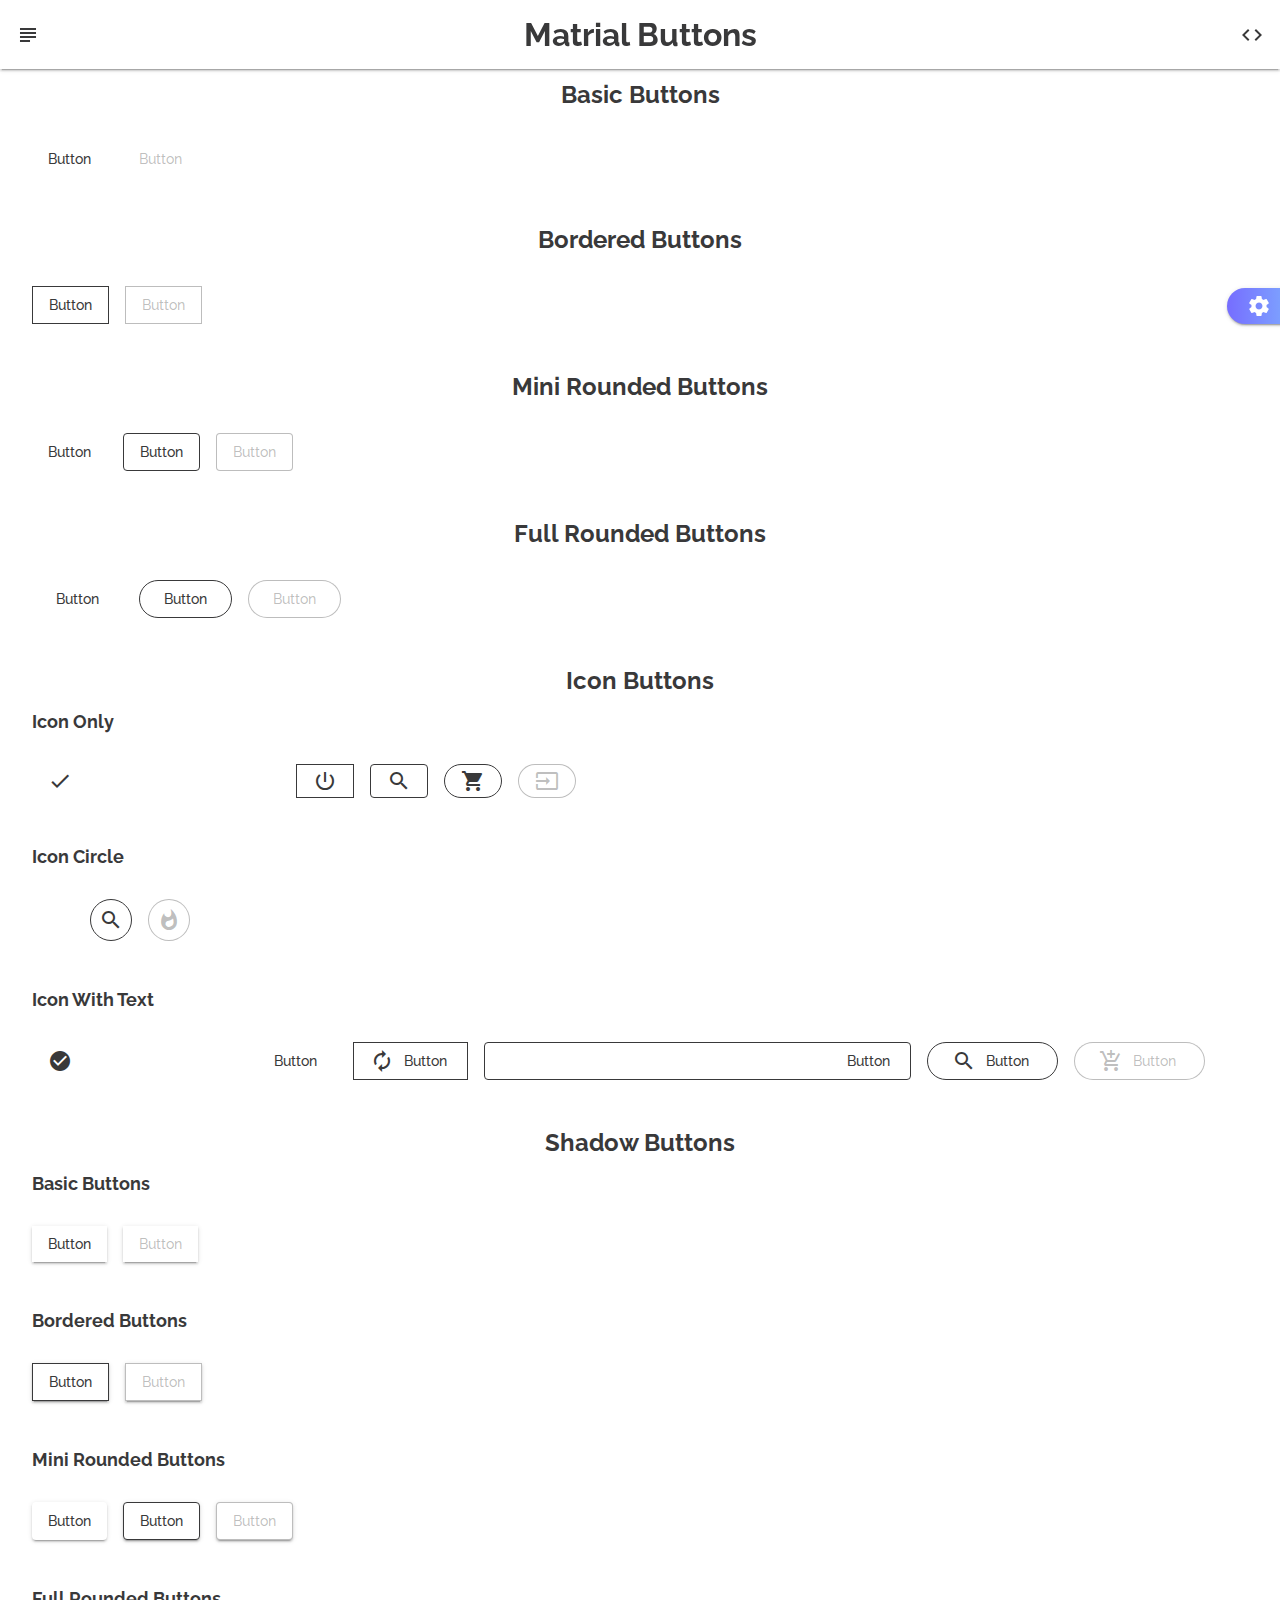
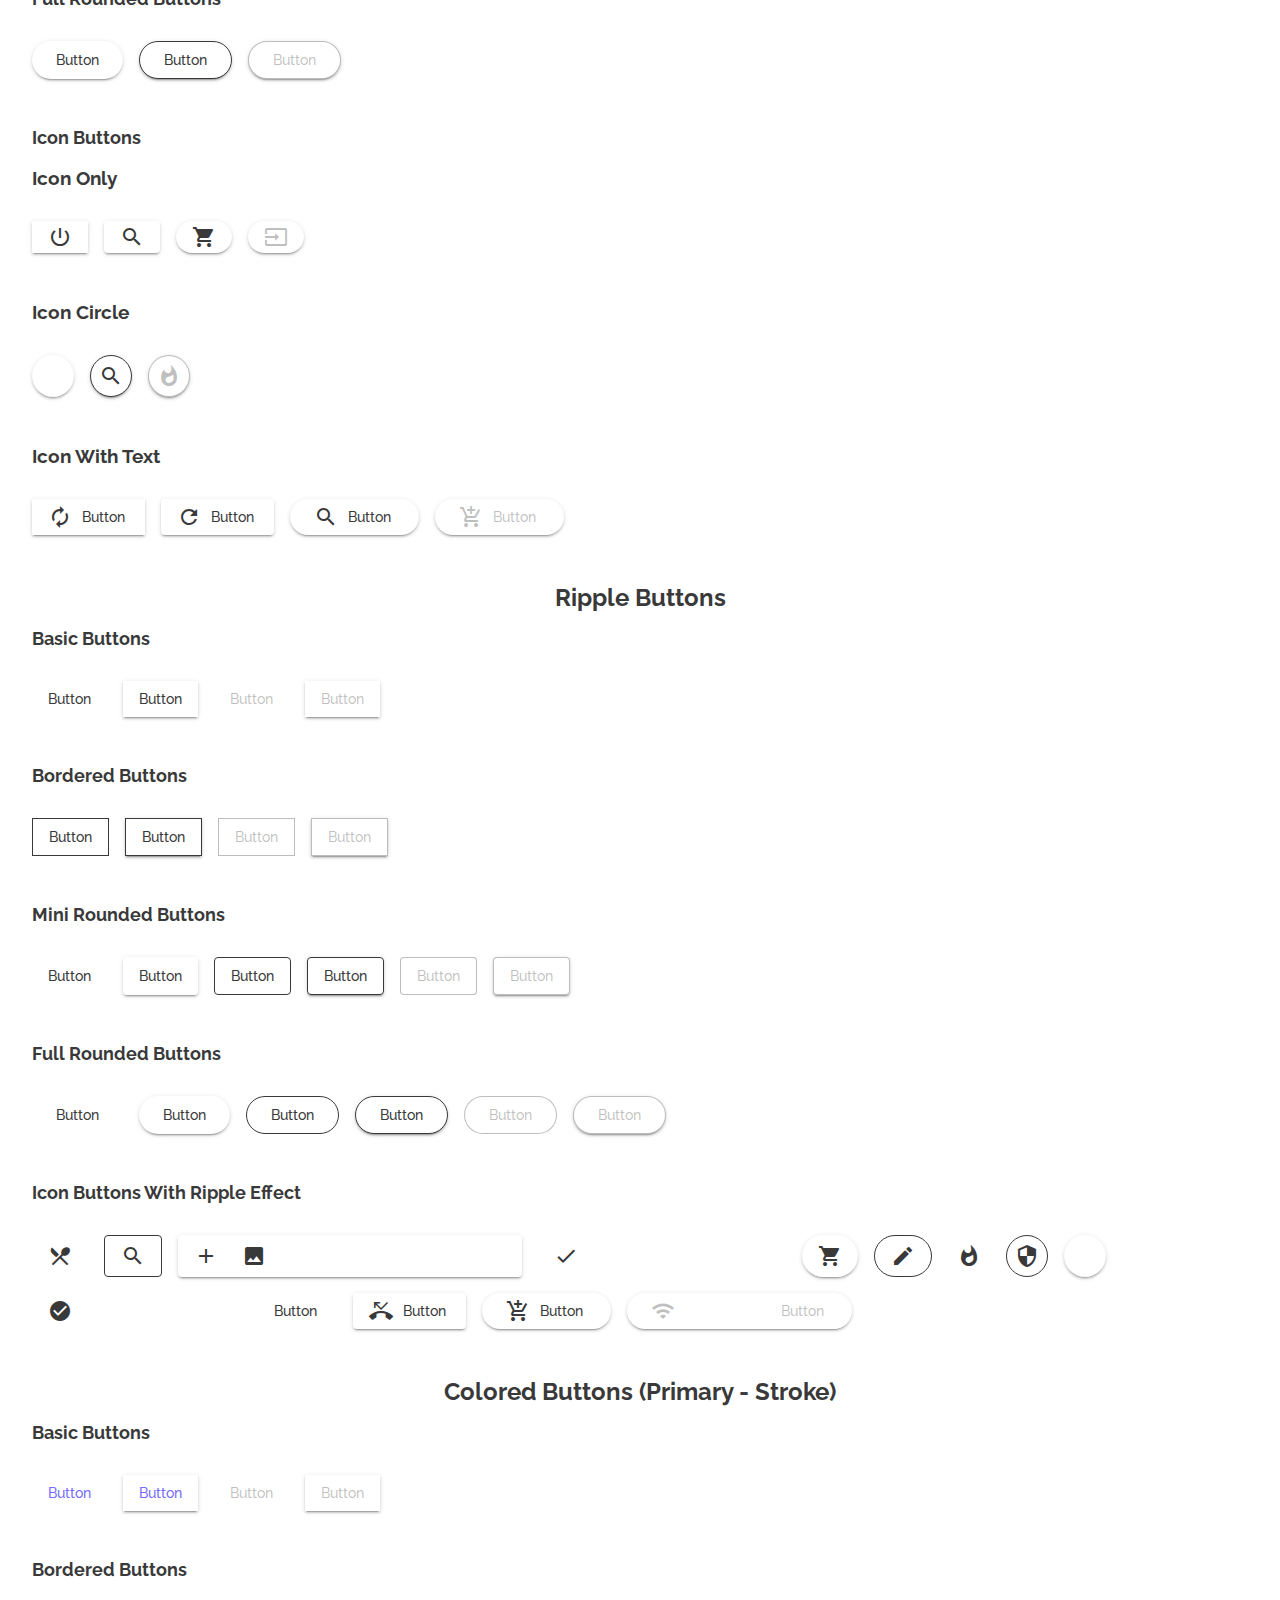
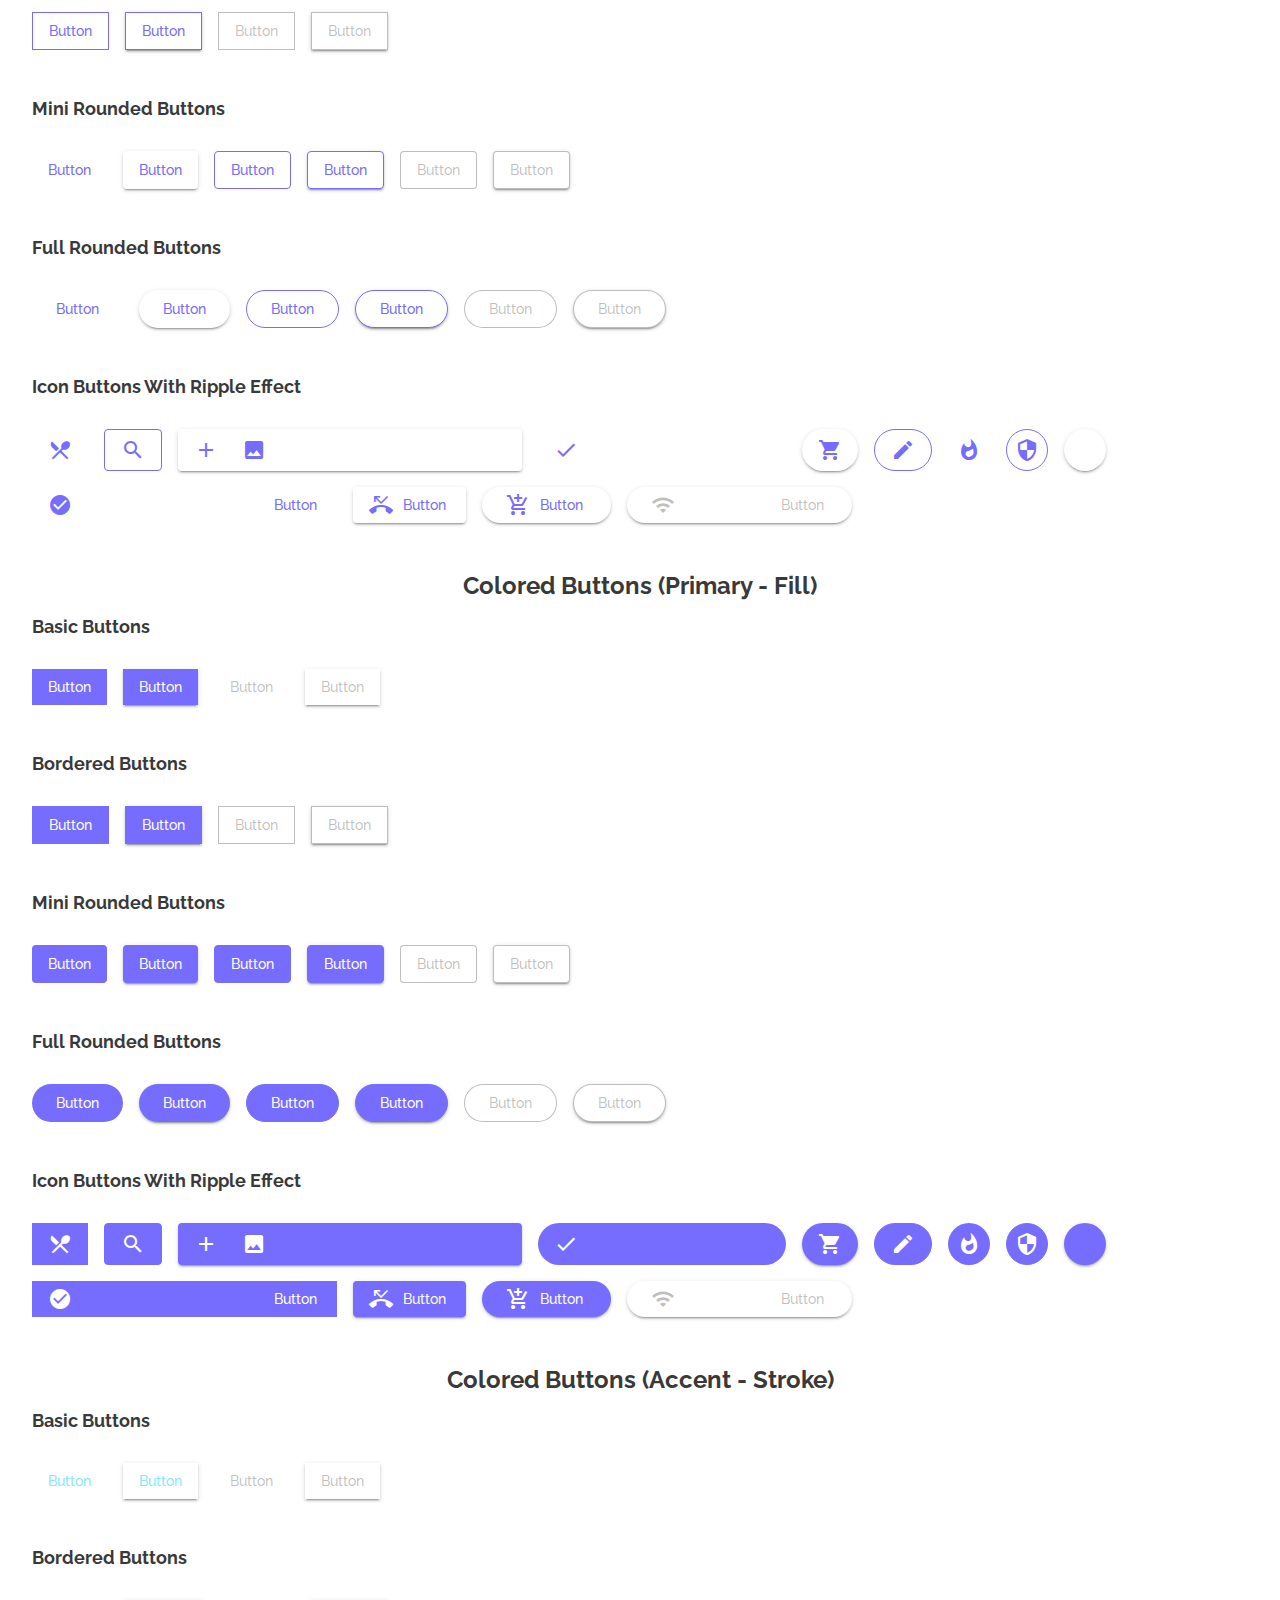
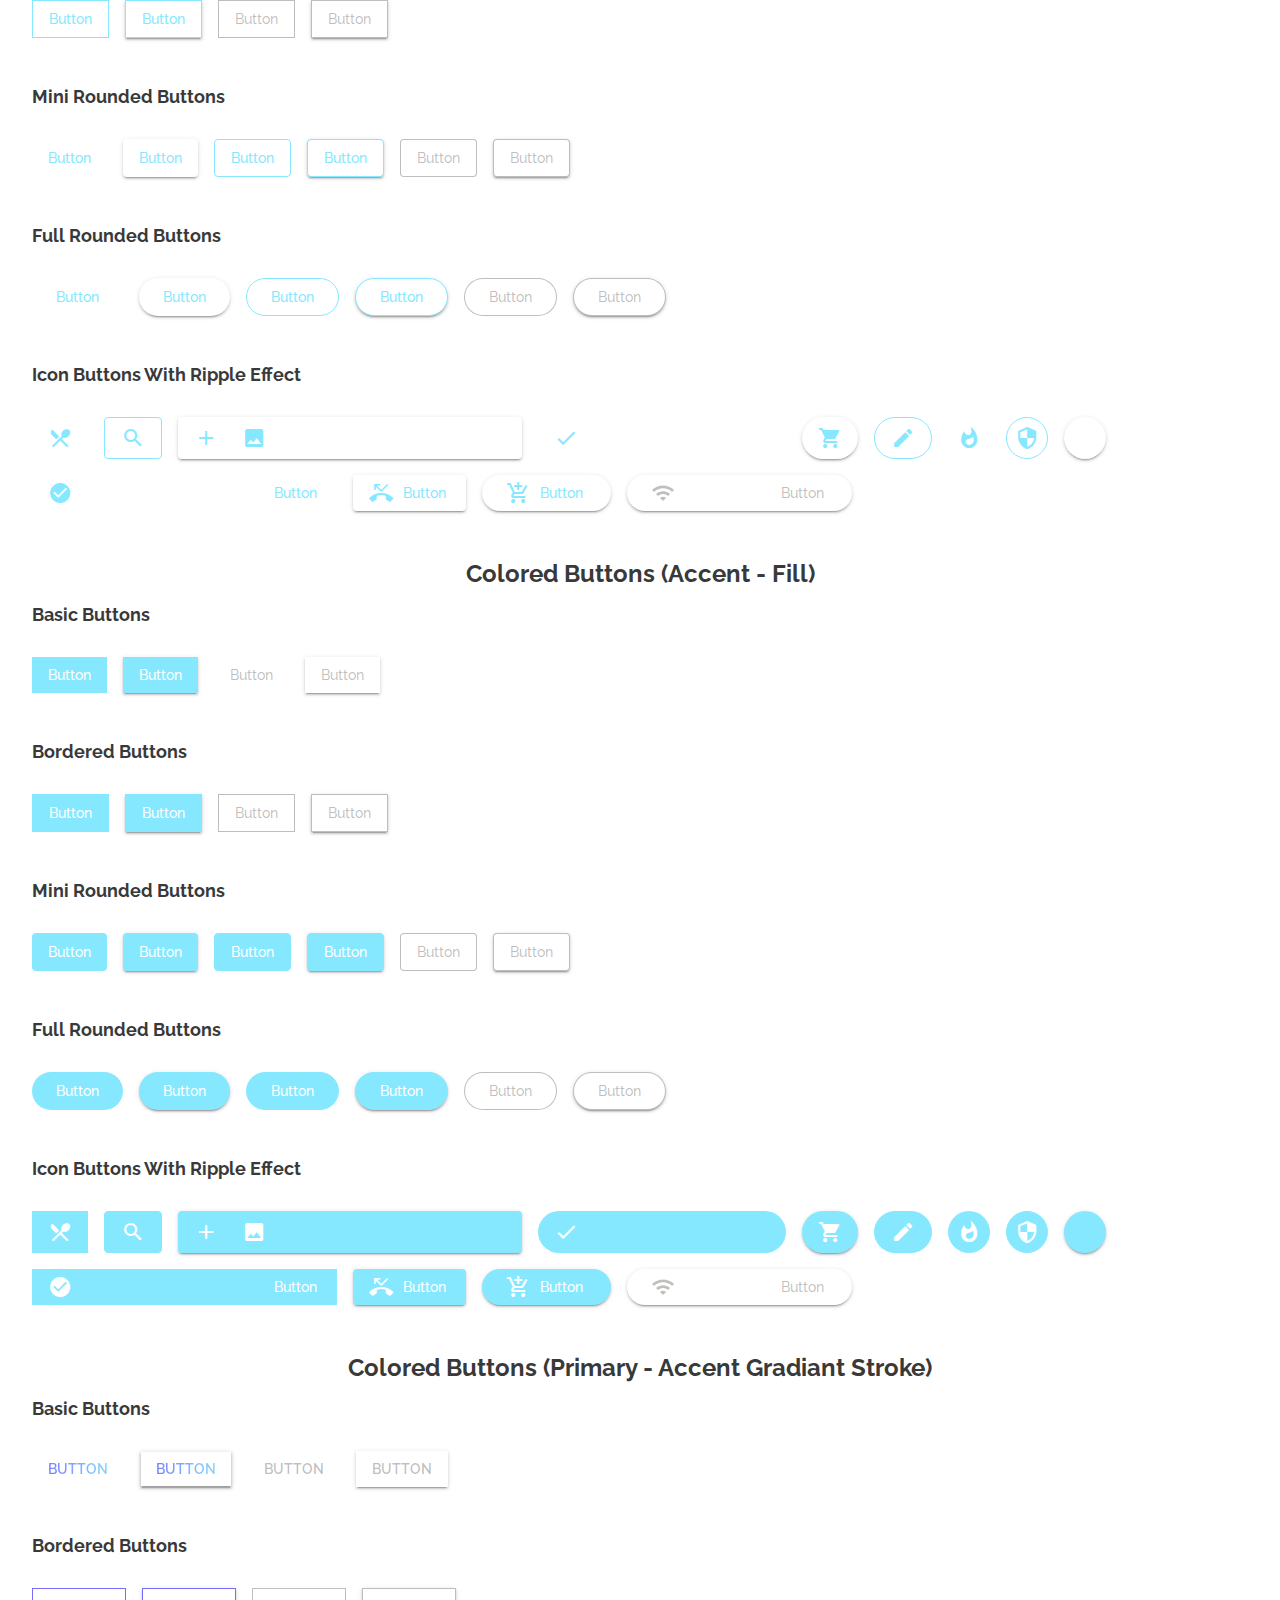
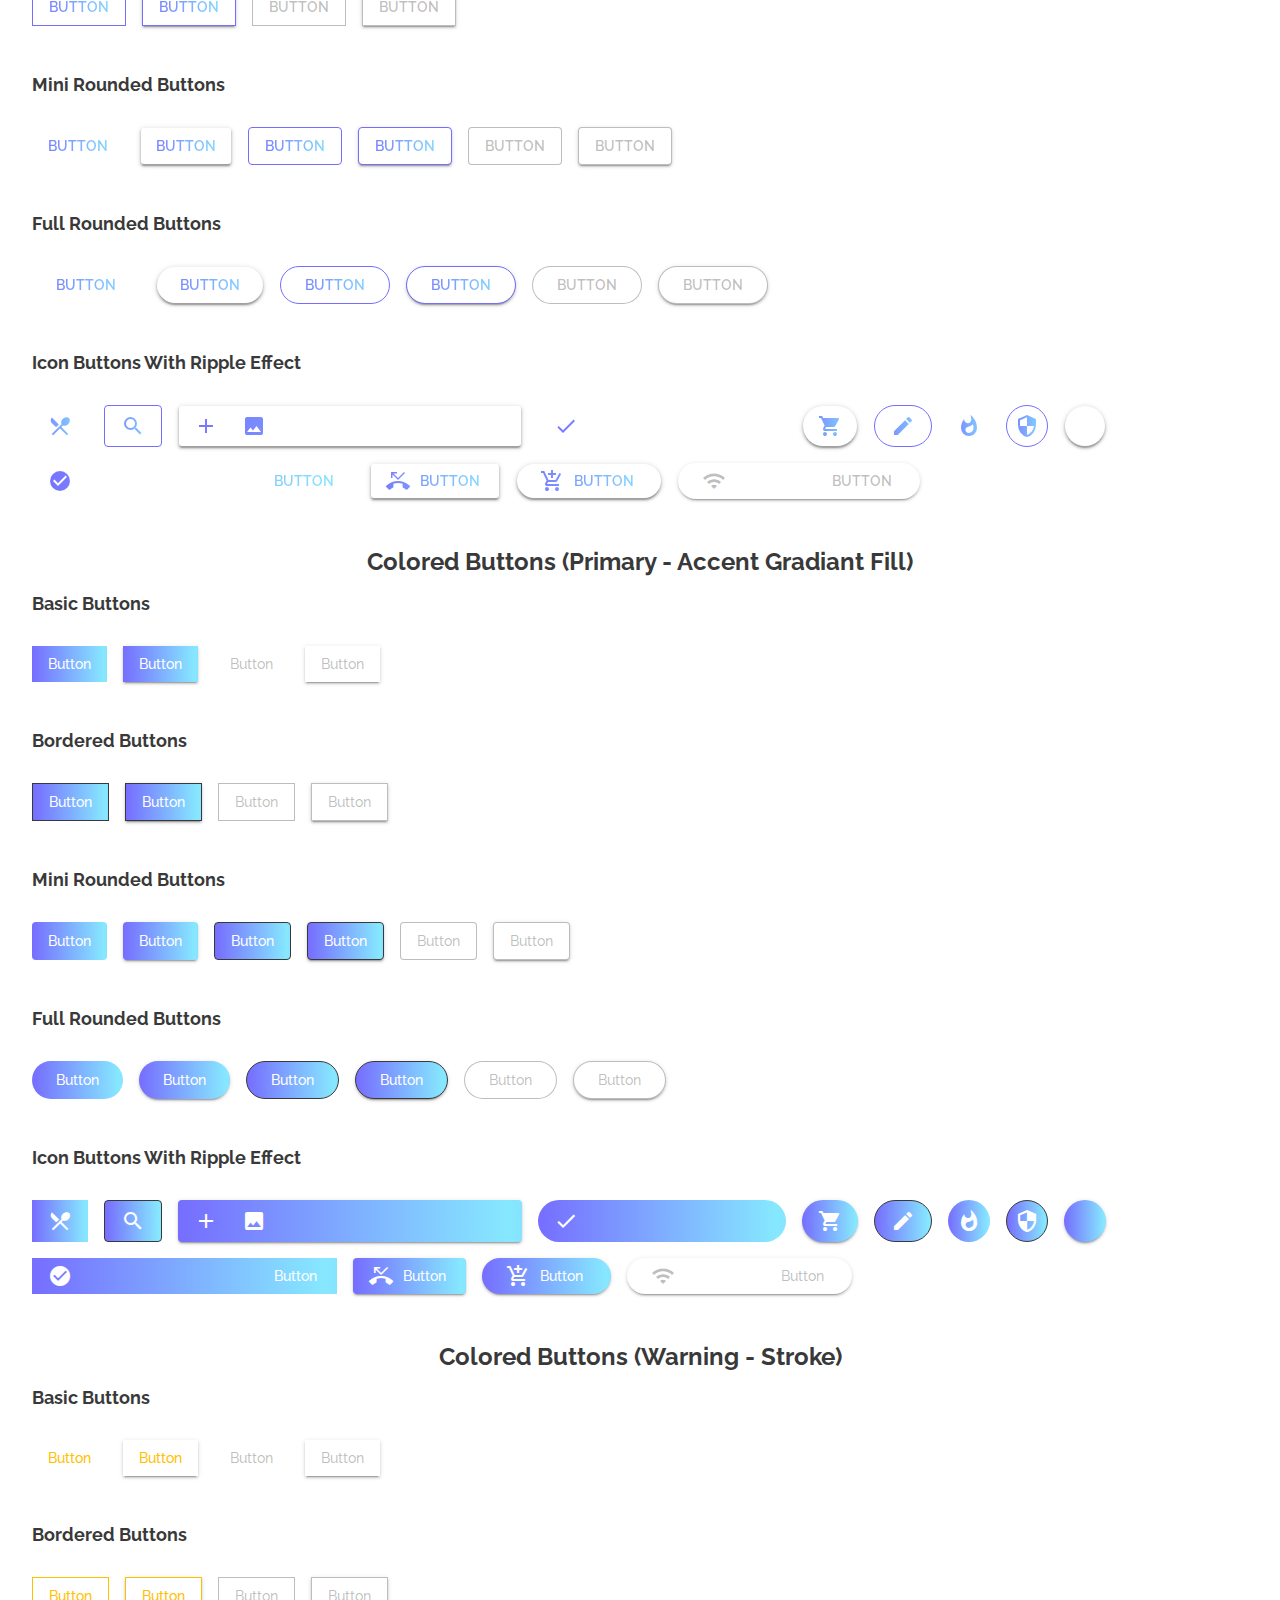
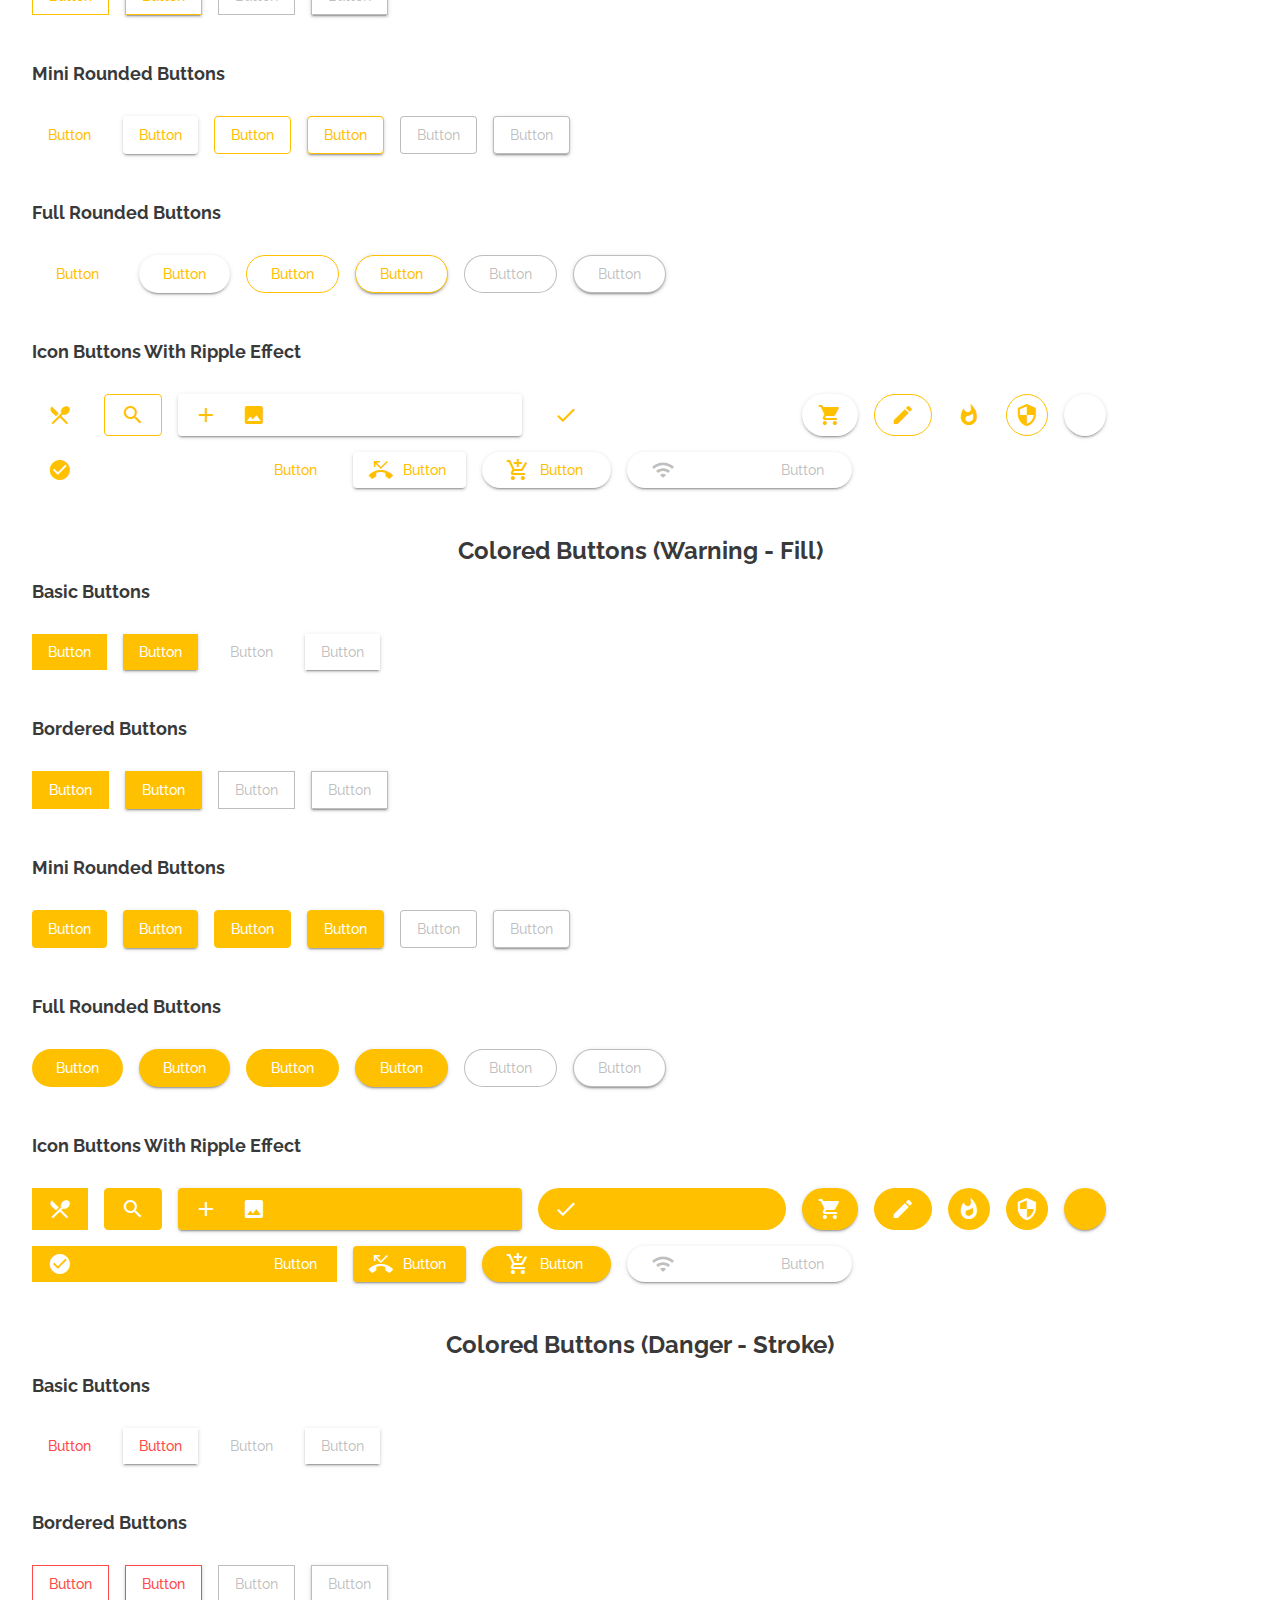
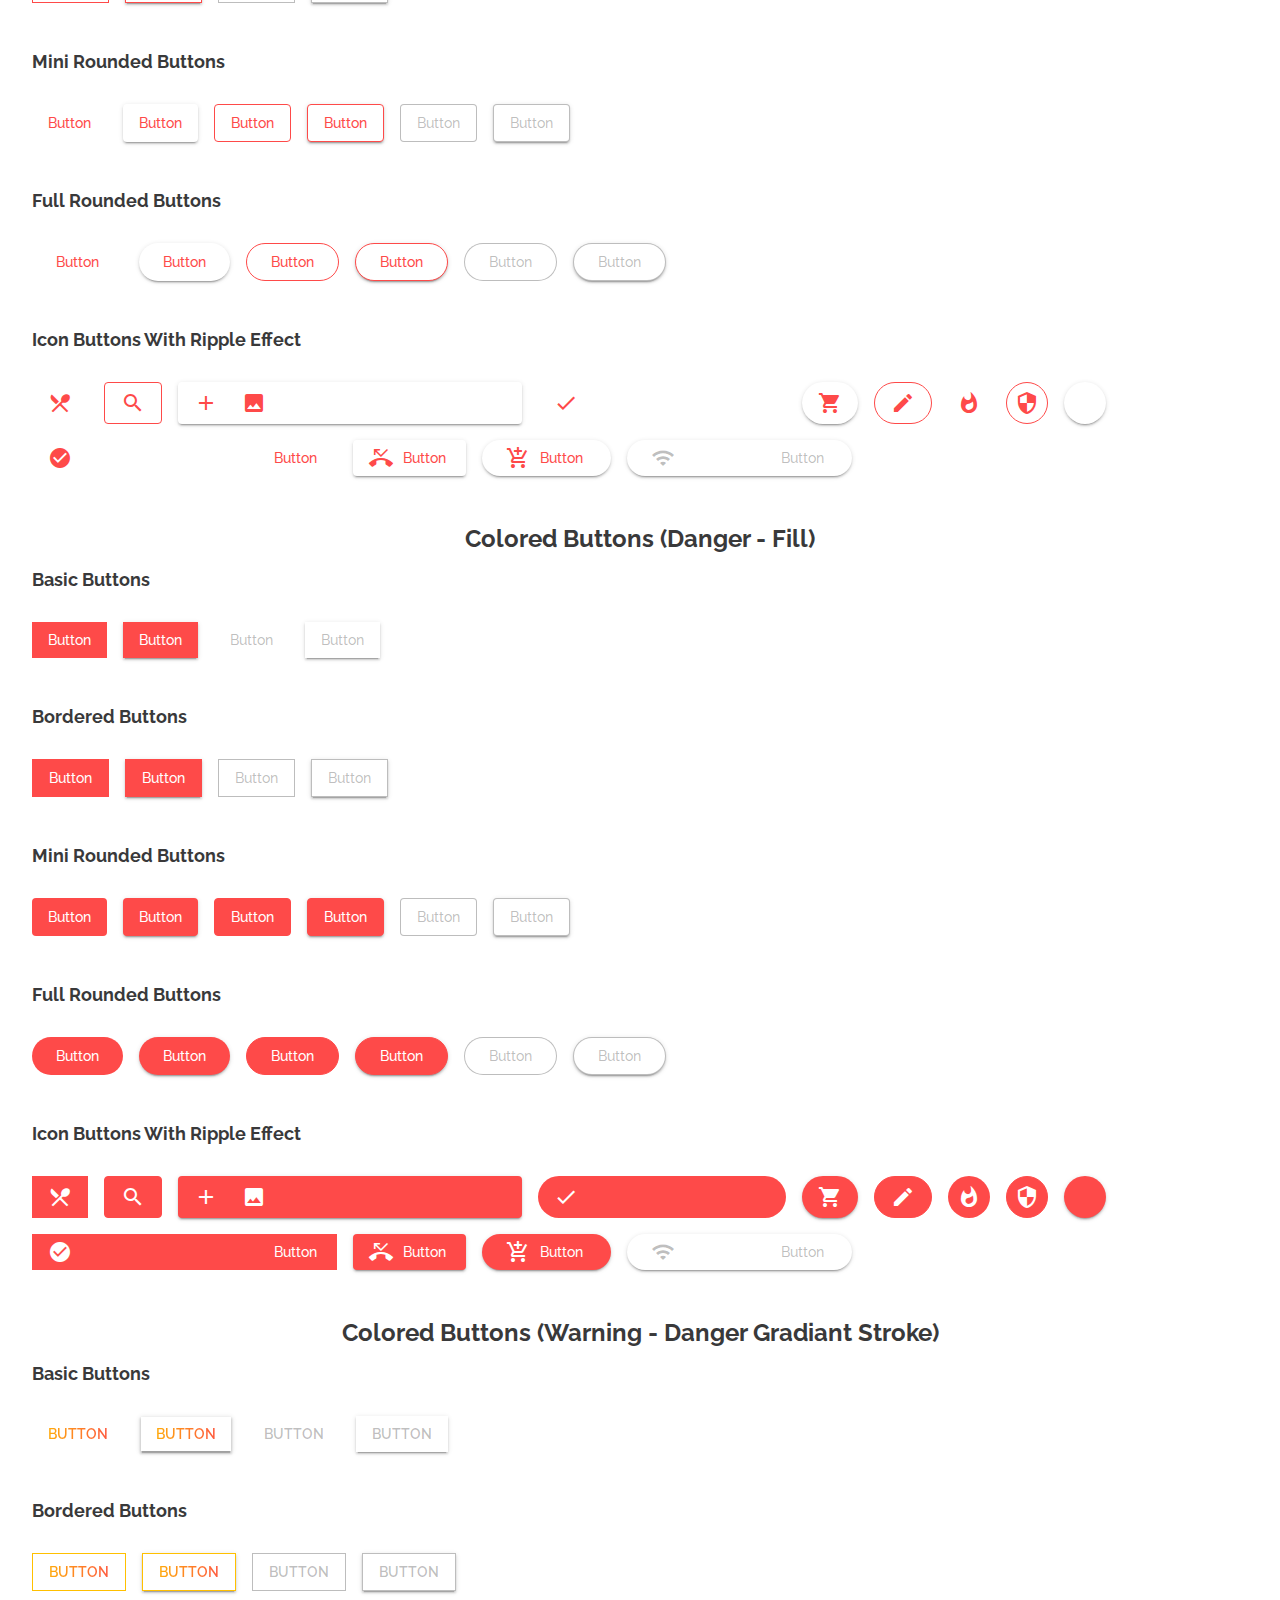
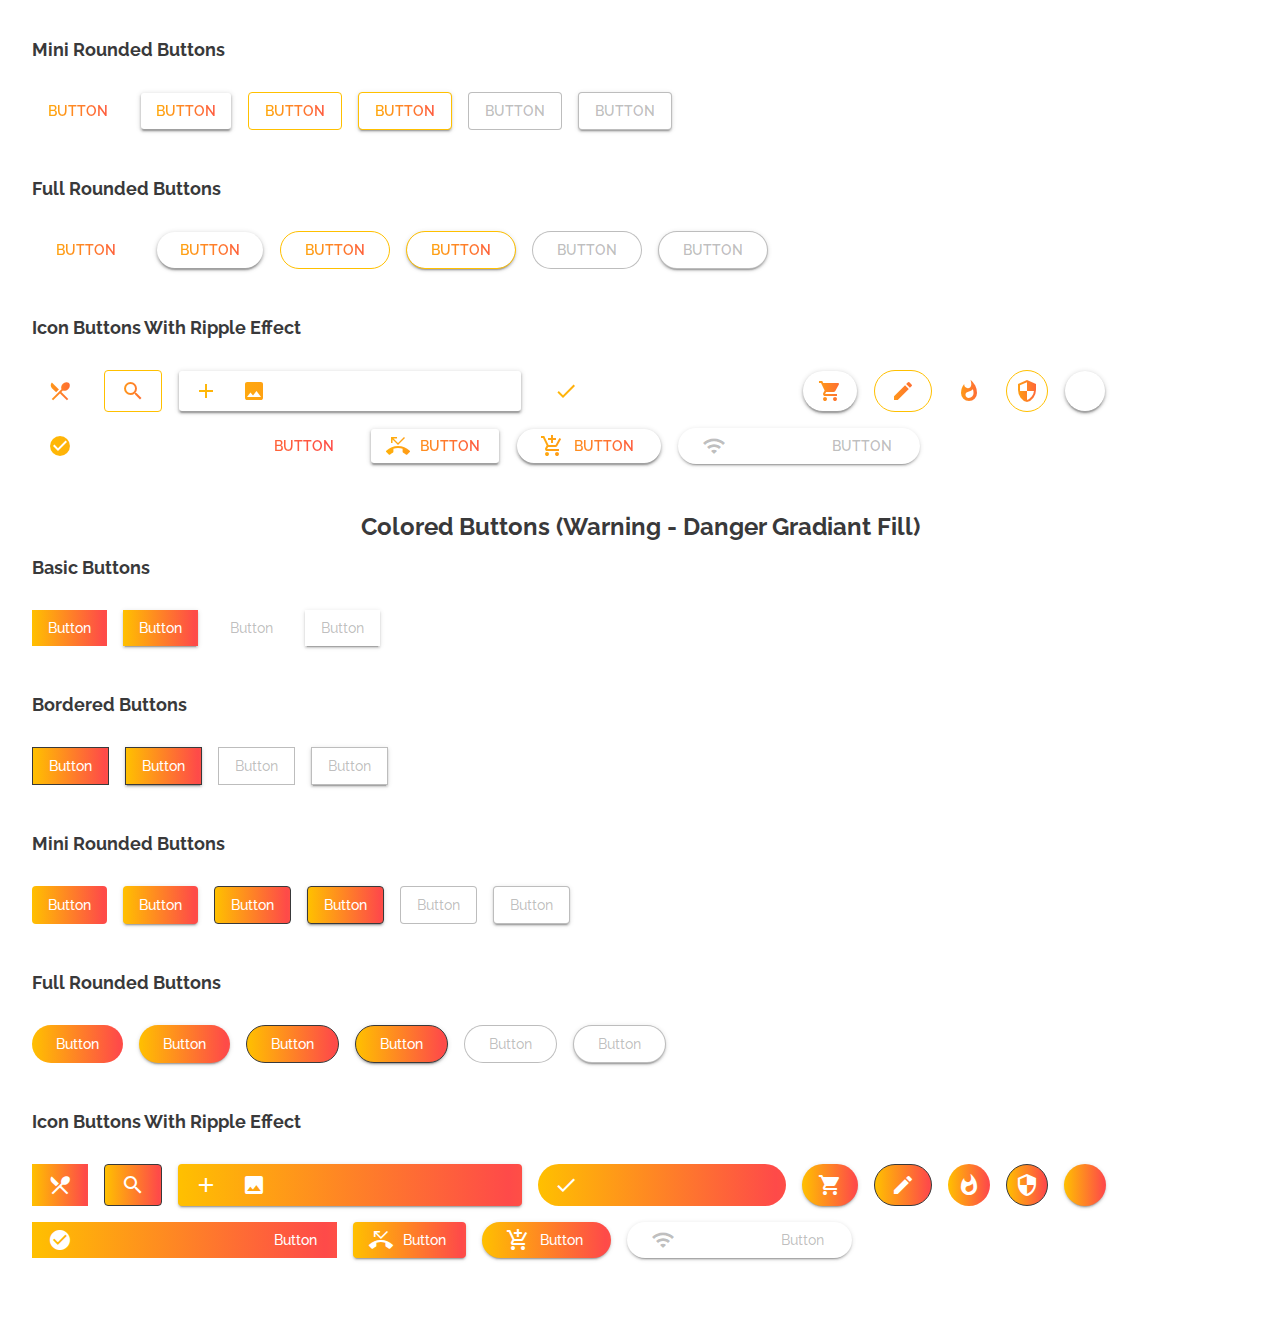
==== commit 3d7b54cb: "theme settings done" ====
--- a/index.html
+++ b/index.html
@@ -36,6 +36,46 @@
                 class="material-icons">save_alt</i>Download Minified CSS</a>
     </div>
 
+    <!-- Settings -->
+    <div class="settings">
+        <span class="setting-switcher">
+            <button onclick="toggleSettings()"
+                class="mtrl-btn mtrl-full-round mtrl-icon-text mtrl-shadow mtrl-btn-ripple mtrl-primary-accent-gradiant-fill">
+                <i class="material-icons">settings</i>Theming
+            </button>
+        </span>
+        <div>
+            <label for="primary">Primary Color</label>
+            <input type="text" id="primary" name="primary" value="#766dff">
+        </div>
+        <div>
+            <label for="accent">Accent Color</label>
+            <input type="text" id="accent" name="accent" value="#86e8ff">
+        </div>
+        <div>
+            <label for="warning">Warning Color</label>
+            <input type="text" id="warning" name="warning" value="#ffc000">
+        </div>
+        <div>
+            <label for="danger">Danger Color</label>
+            <input type="text" id="danger" name="danger" value="#FE4A49">
+        </div>
+        <div>
+            <label for="dark">Dark Color</label>
+            <input type="text" id="dark" name="dark" value="#39393A">
+        </div>
+        <div>
+            <label for="light">Light Color</label>
+            <input type="text" id="light" name="light" value="#fff">
+        </div>
+        <p class="submit-btn">
+            <button onclick="updateTheme()"
+                class="mtrl-btn mtrl-full-round mtrl-shadow mtrl-btn-ripple mtrl-primary-accent-gradiant-fill">
+                Update
+            </button>
+        </p>
+    </div>
+
     <!-- Sidemenu -->
     <div class="sidemenu">
         <button class="mtrl-btn mtrl-mini-round mtrl-shadow mtrl-btn-ripple">Button</button>
--- a/layout.css
+++ b/layout.css
@@ -6,7 +6,9 @@
 h1,
 h2,
 h3,
-li {
+li,
+label,
+input {
     font-family: Raleway;
     color: #39393A;
 }
@@ -23,6 +25,7 @@
     display: flex;
     justify-content: space-between;
 }
+
 .navbar h1 {
     margin: 0;
 }
@@ -37,12 +40,59 @@
     top: 4.1rem;
     transition: right .3s linear;
 }
+
 .dropdown.show {
     right: 5px;
 }
+
 .dropdown a {
     width: 100%;
     padding: 7px 1rem;
+}
+
+
+.settings {
+    background-color: #fff;
+    box-shadow: 0 3px 1px -2px rgba(0, 0, 0, .2), 0 2px 2px 0 rgba(0, 0, 0, .14), 0 1px 5px 0 rgba(0, 0, 0, .12);
+    width: 300px;
+    position: fixed;
+    z-index: 3;
+    right: -317px;
+    top: 18rem;
+    transition: right .2s linear;
+}
+
+.settings div {
+    display: flex;
+    justify-content: space-between;
+    align-items: center;
+    padding: 1rem;
+    border-bottom: 5px solid #ffffff;
+}
+.settings .submit-btn {
+    text-align: center;
+}
+
+.settings .setting-switcher {
+    transform: translateX(-50%);
+    display: inline-block;
+}
+
+.settings .setting-switcher button {
+    padding-left: 20px;
+}
+
+.settings div input {
+    width: 100px;
+    padding: 7px;
+    display: inline-block;
+    border: 1px solid #ccc;
+    border-radius: 4px;
+    box-sizing: border-box;
+}
+
+.settings.show {
+    right: 5px;
 }
 
 .sidemenu {
@@ -166,6 +216,7 @@
     padding: 4rem 2rem 2rem;
     transition: padding .2s linear .1s;
 }
+
 .showcase.shrink {
     padding-left: 230px;
 }
--- a/css/mtrl-buttons.css
+++ b/css/mtrl-buttons.css
@@ -6,7 +6,6 @@
     --primary-color: #766dff;
     --accent-color: #86e8ff;
     --warning-color: #ffc000;
-    /* --warning-color: #e9692c; */
     --danger-color: #FE4A49;
     --dark-color: #39393A;
     --light-color: #fff;
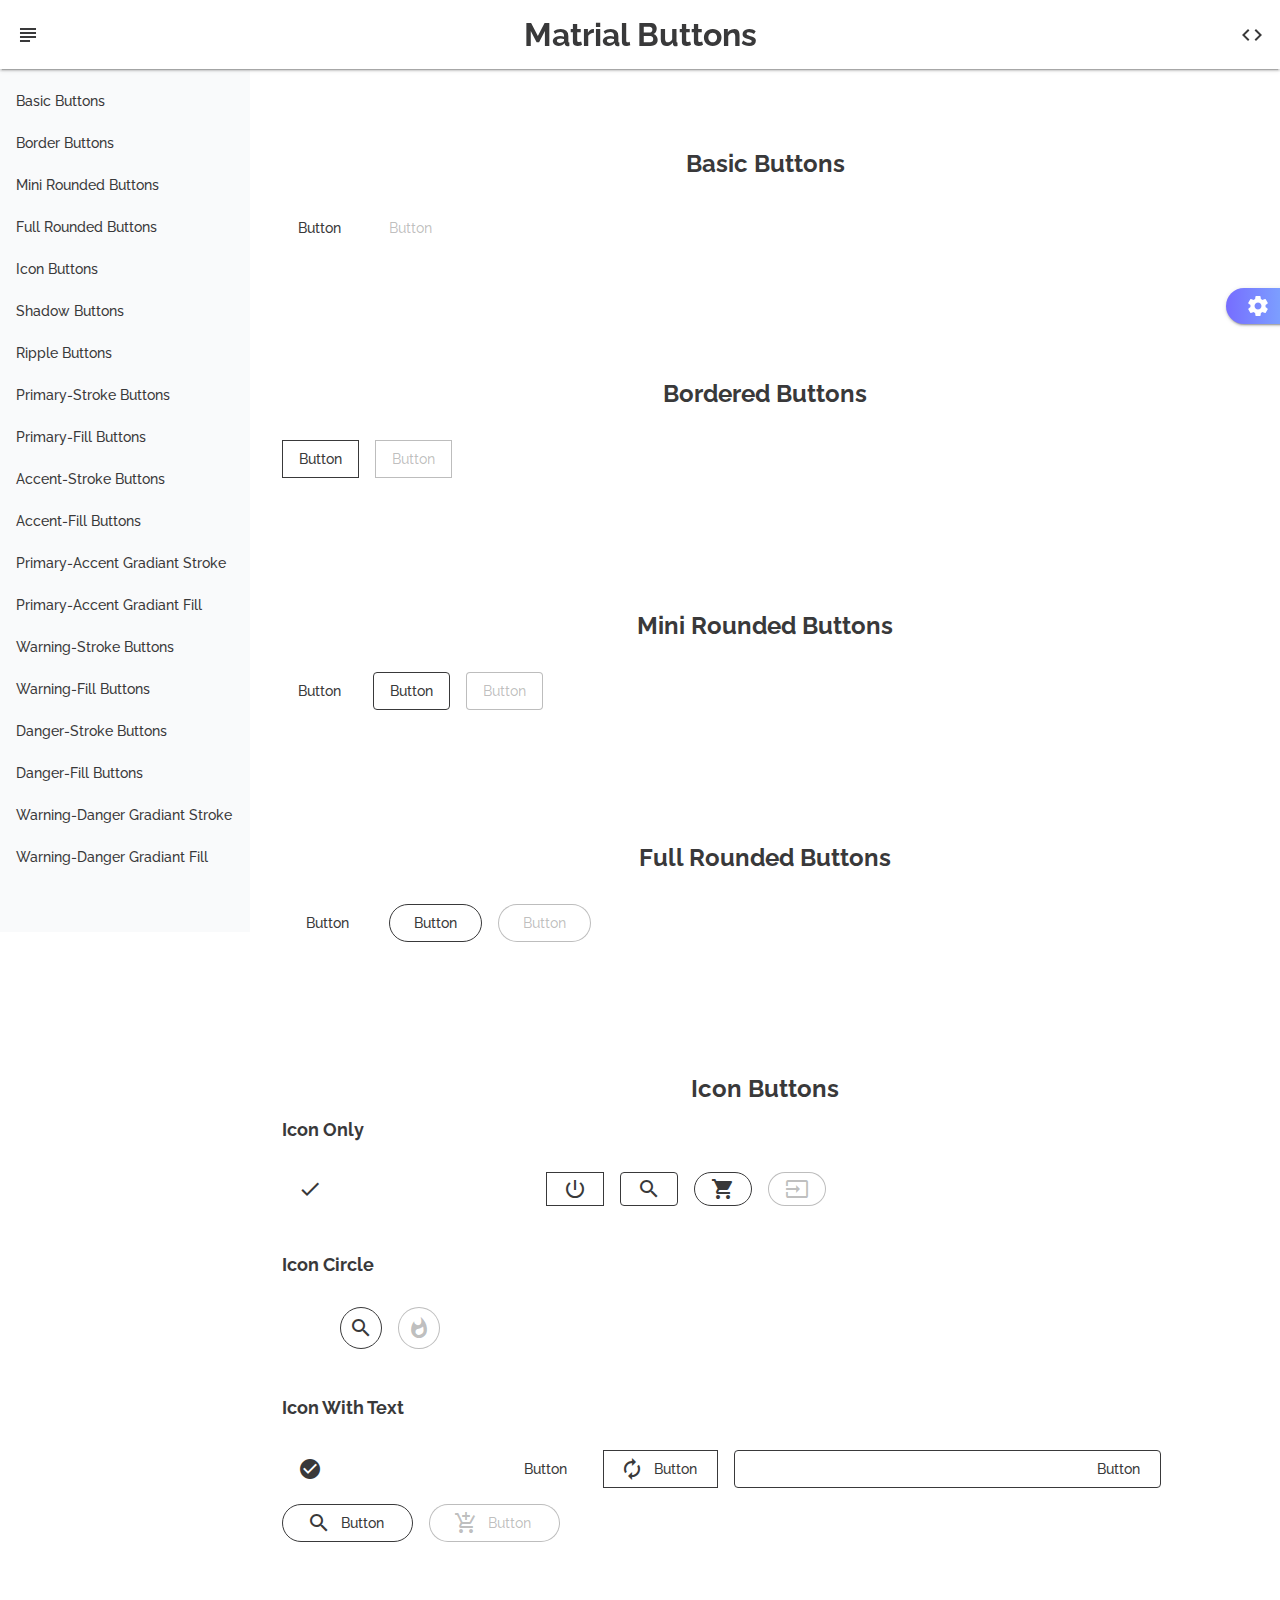
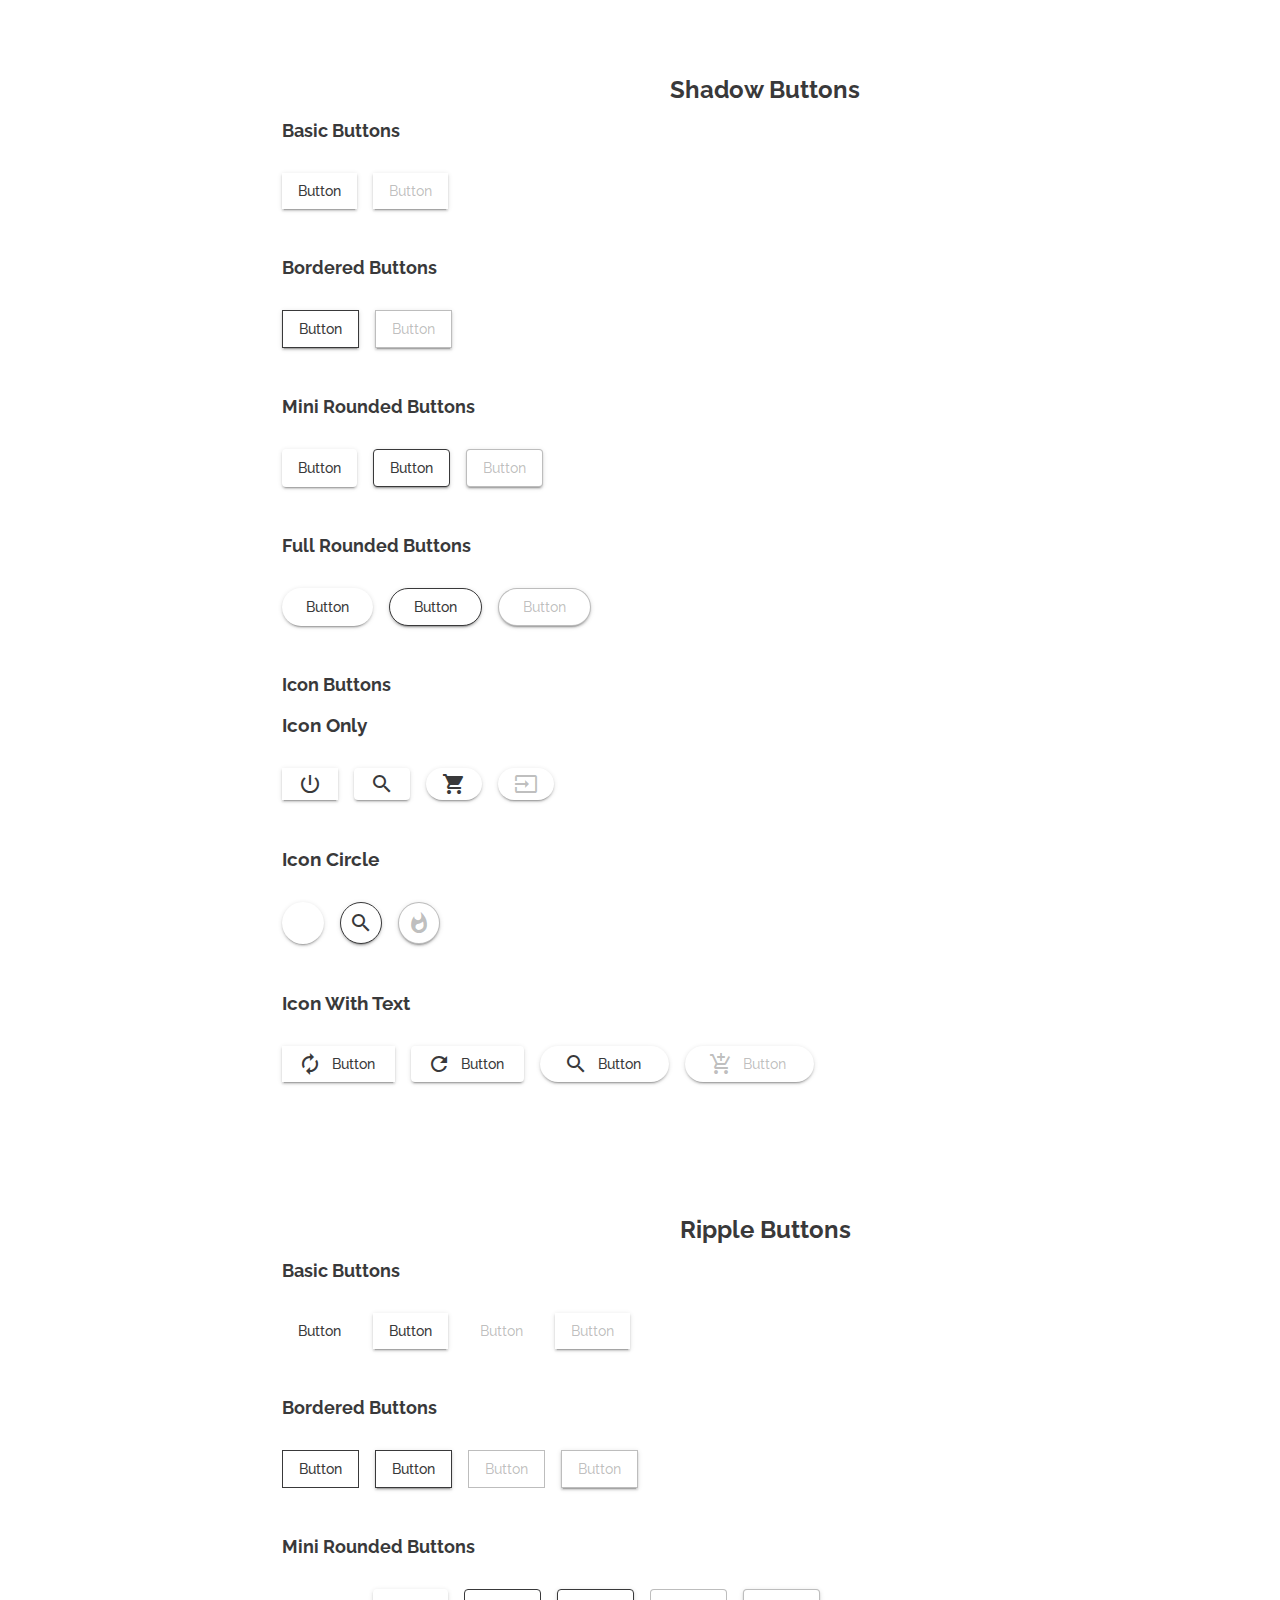
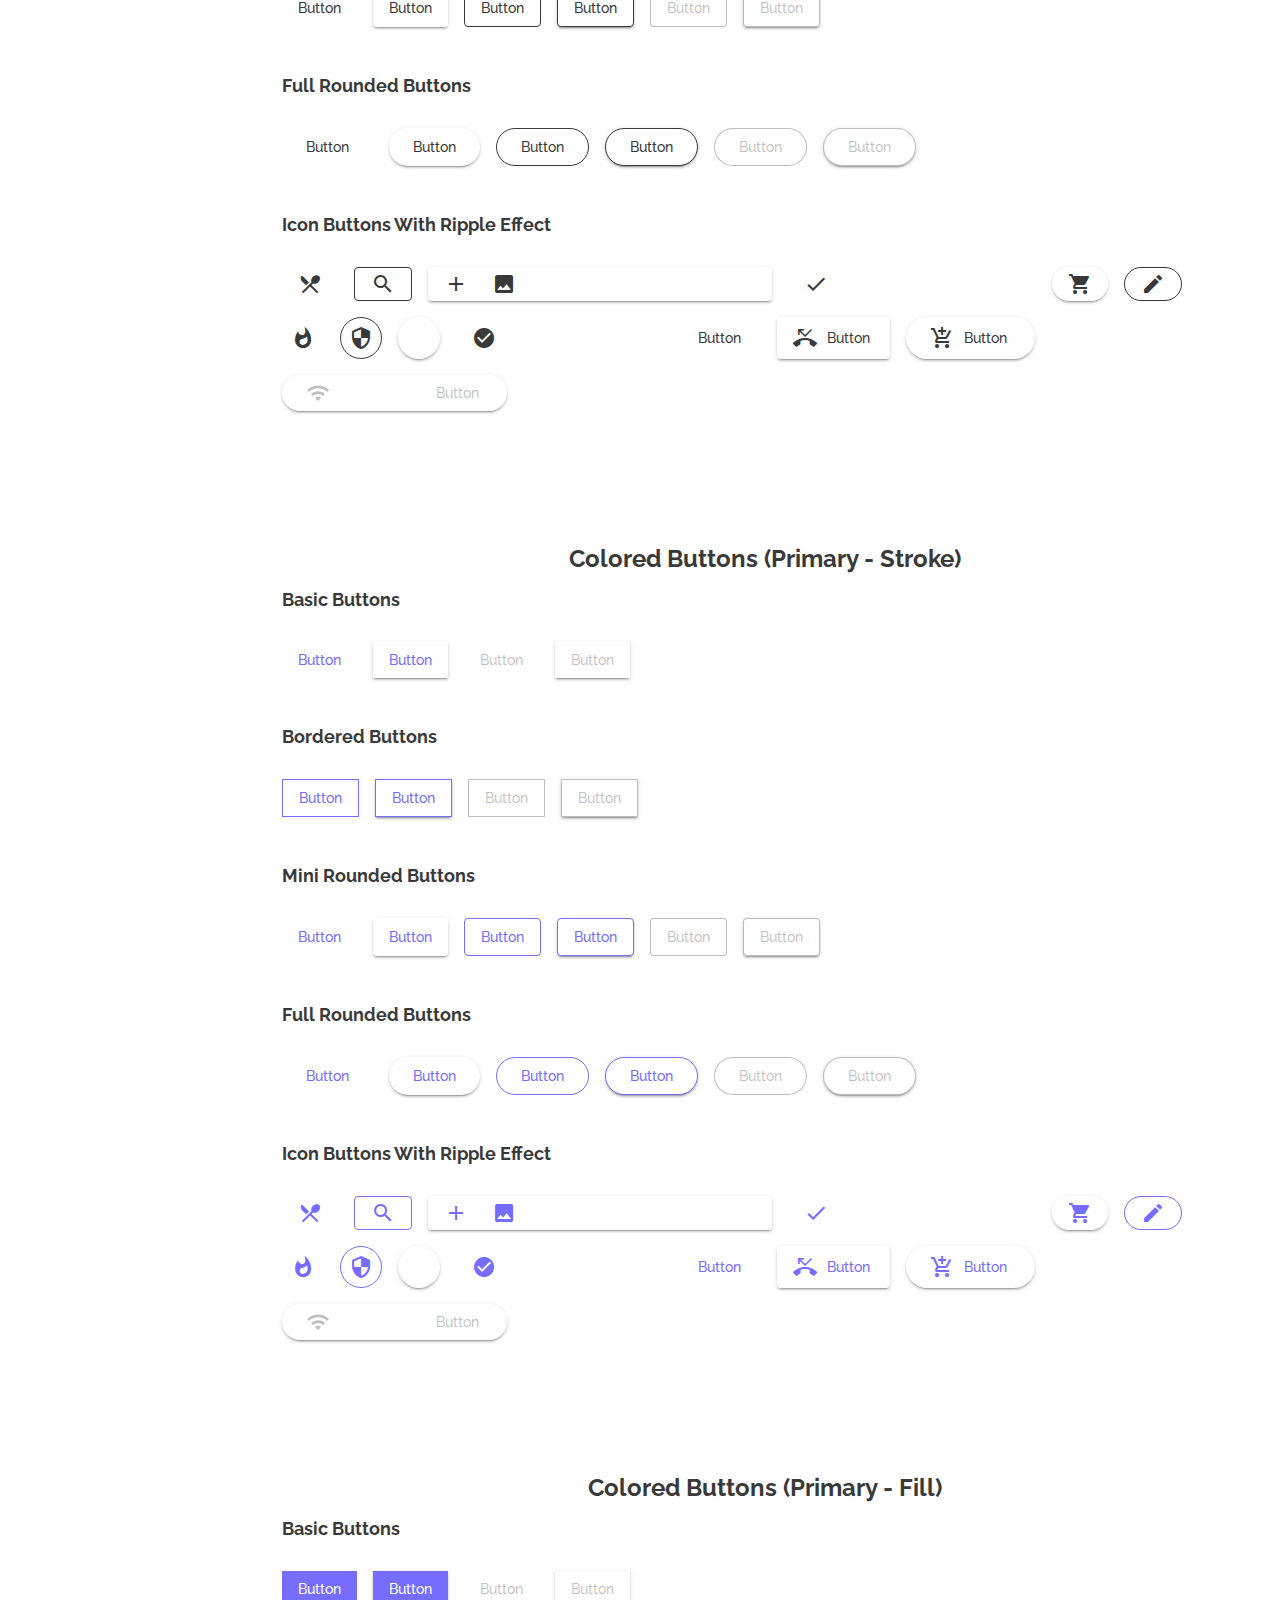
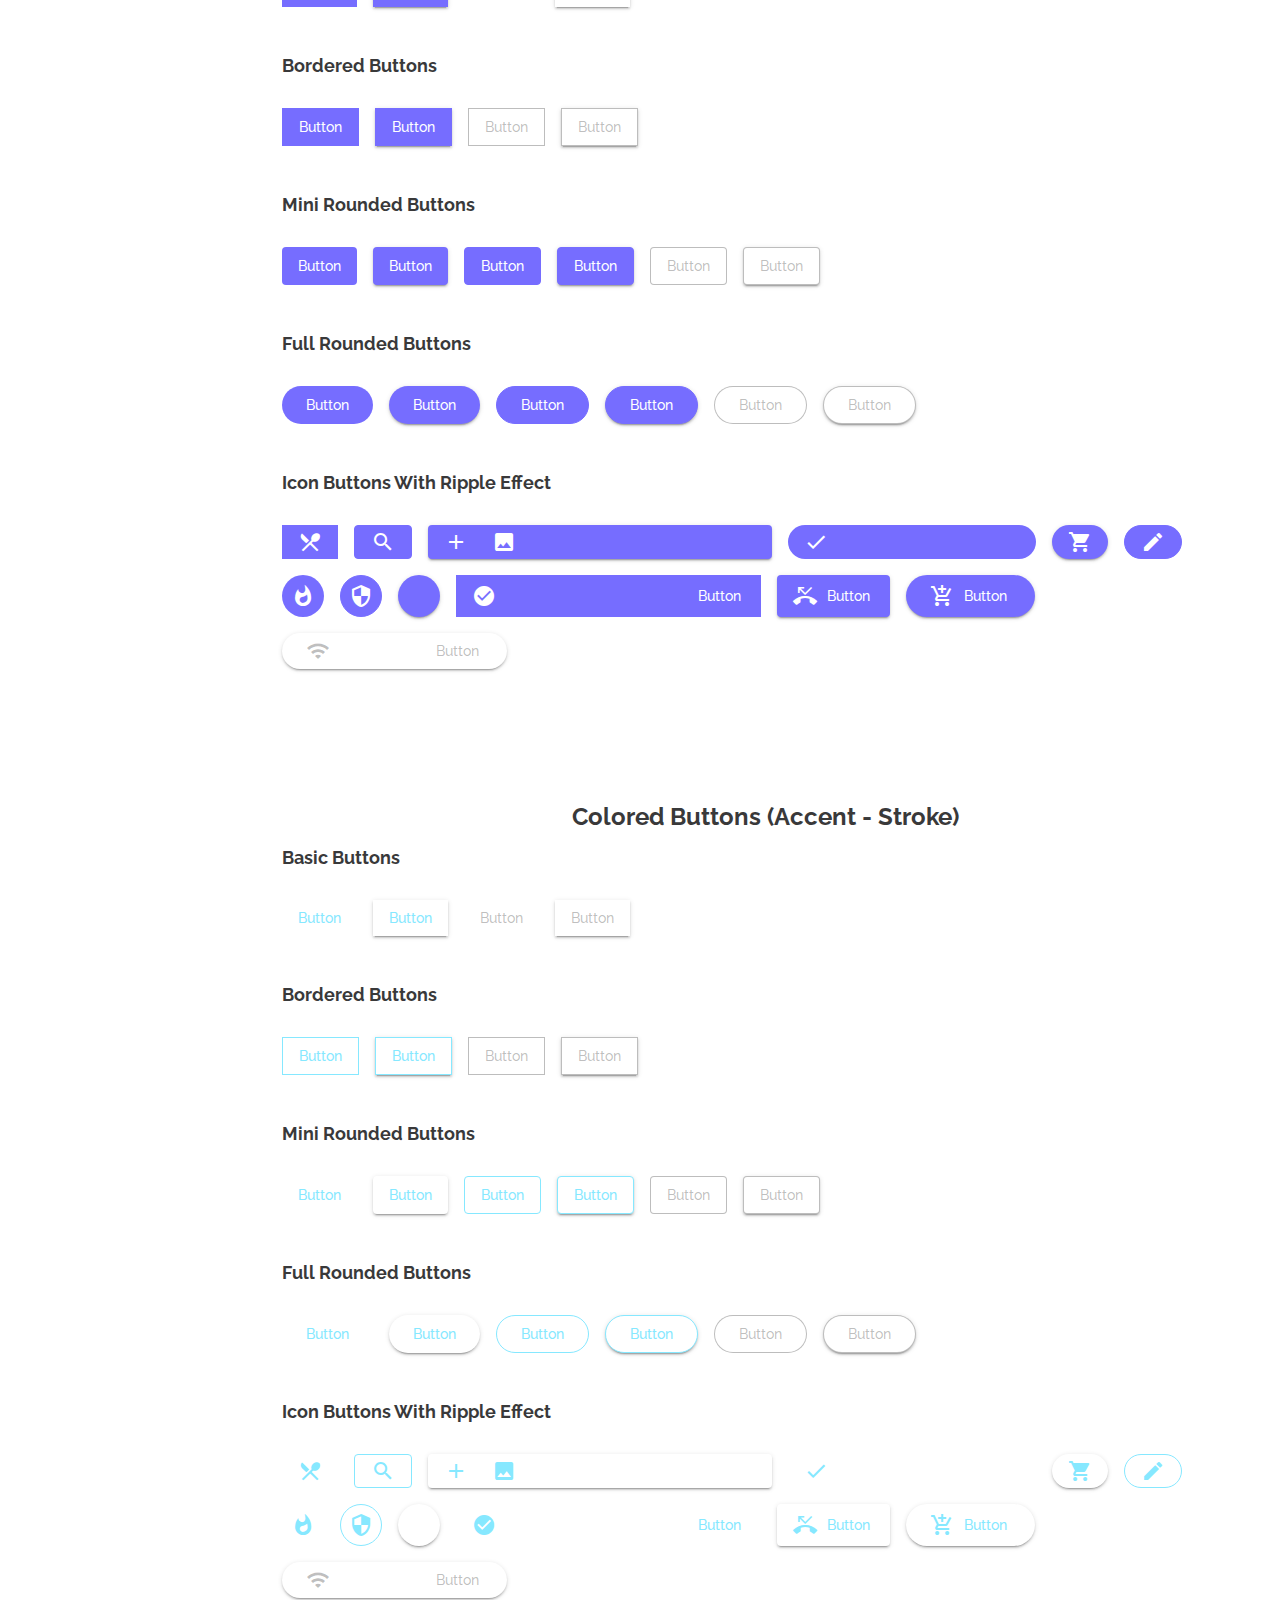
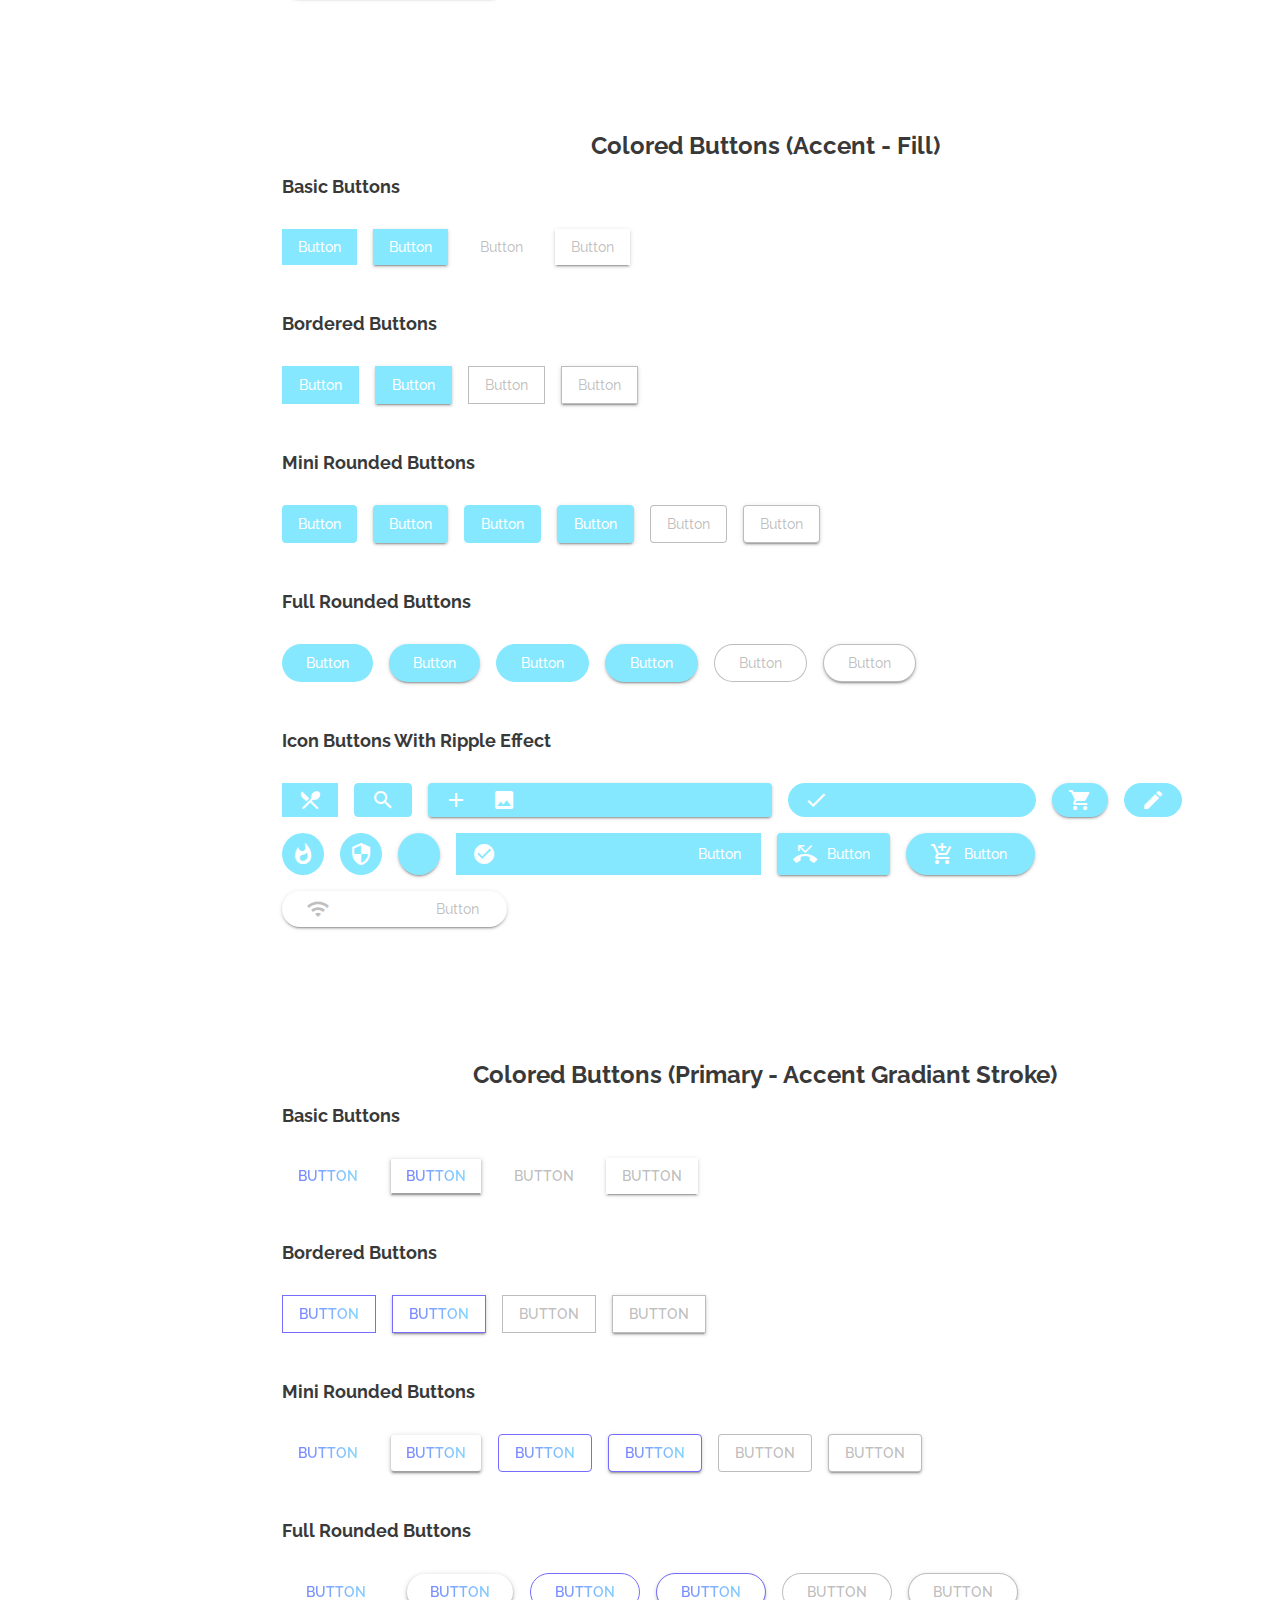
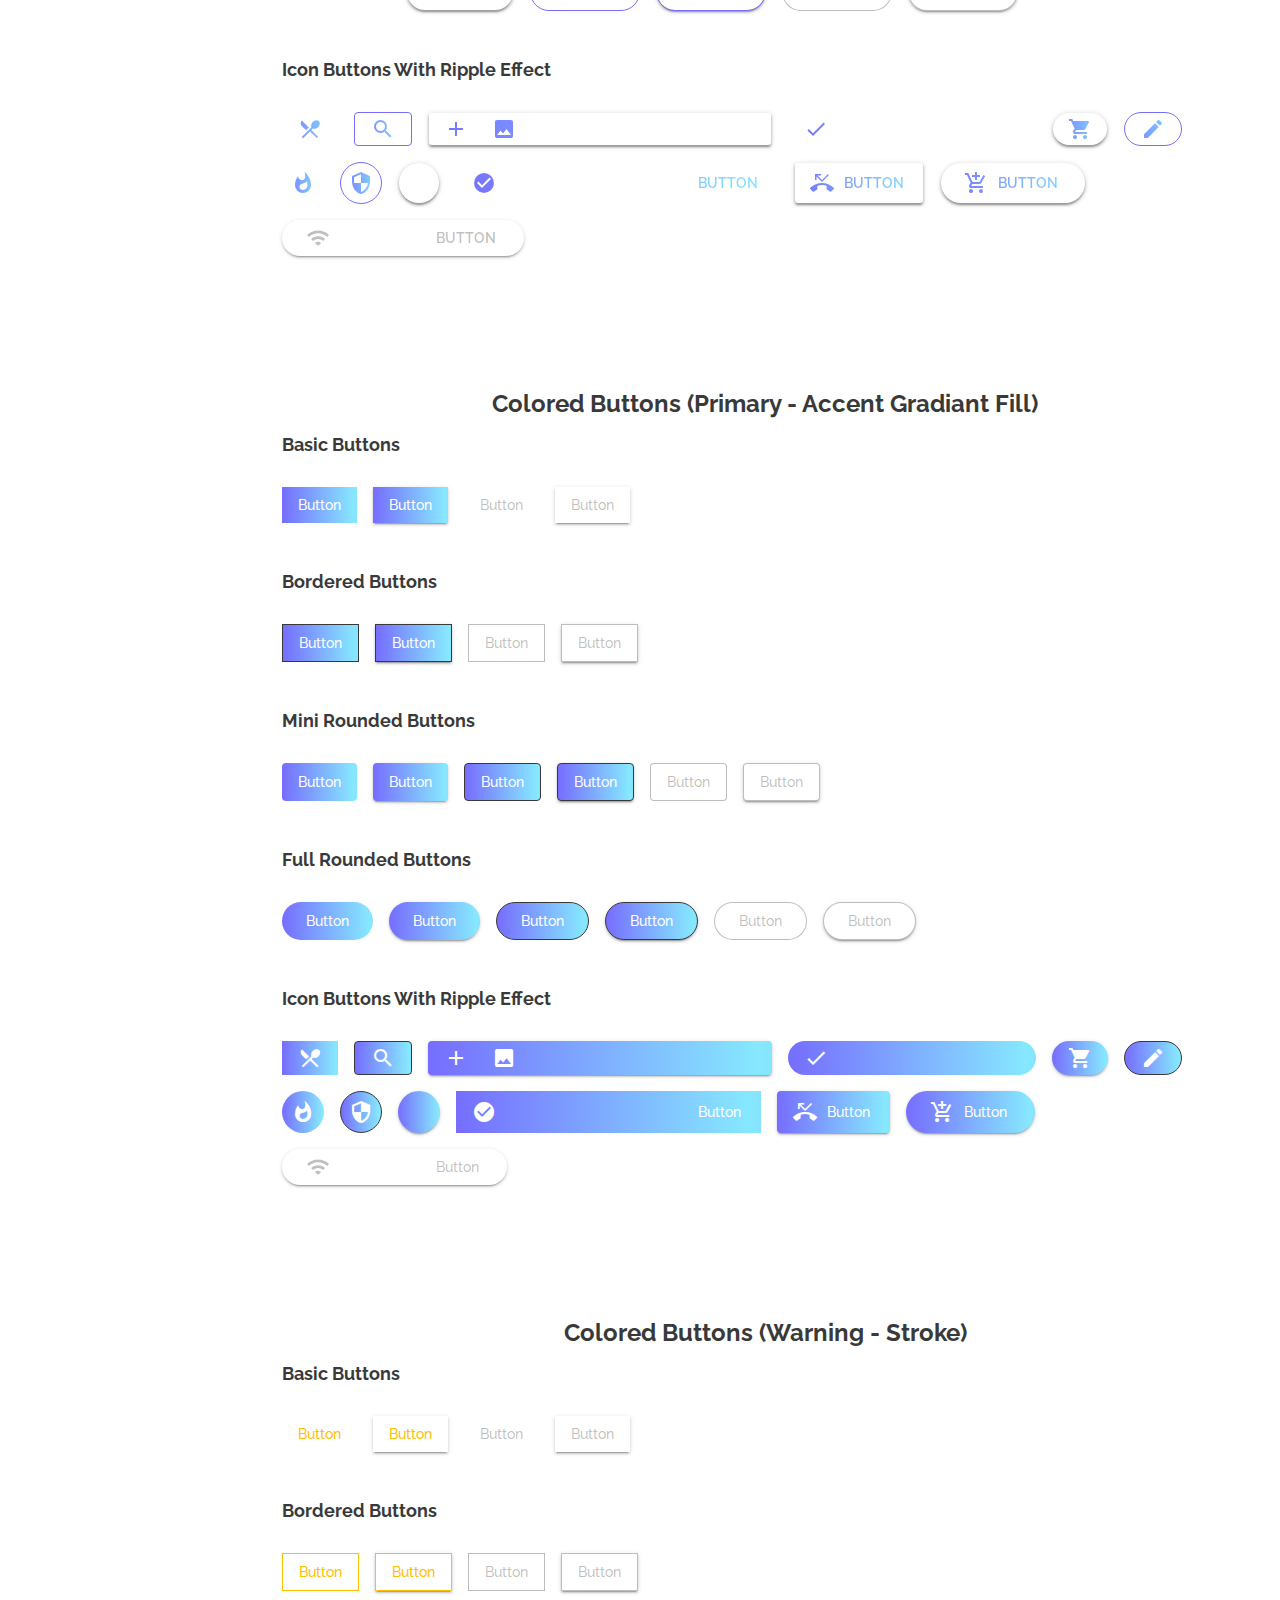
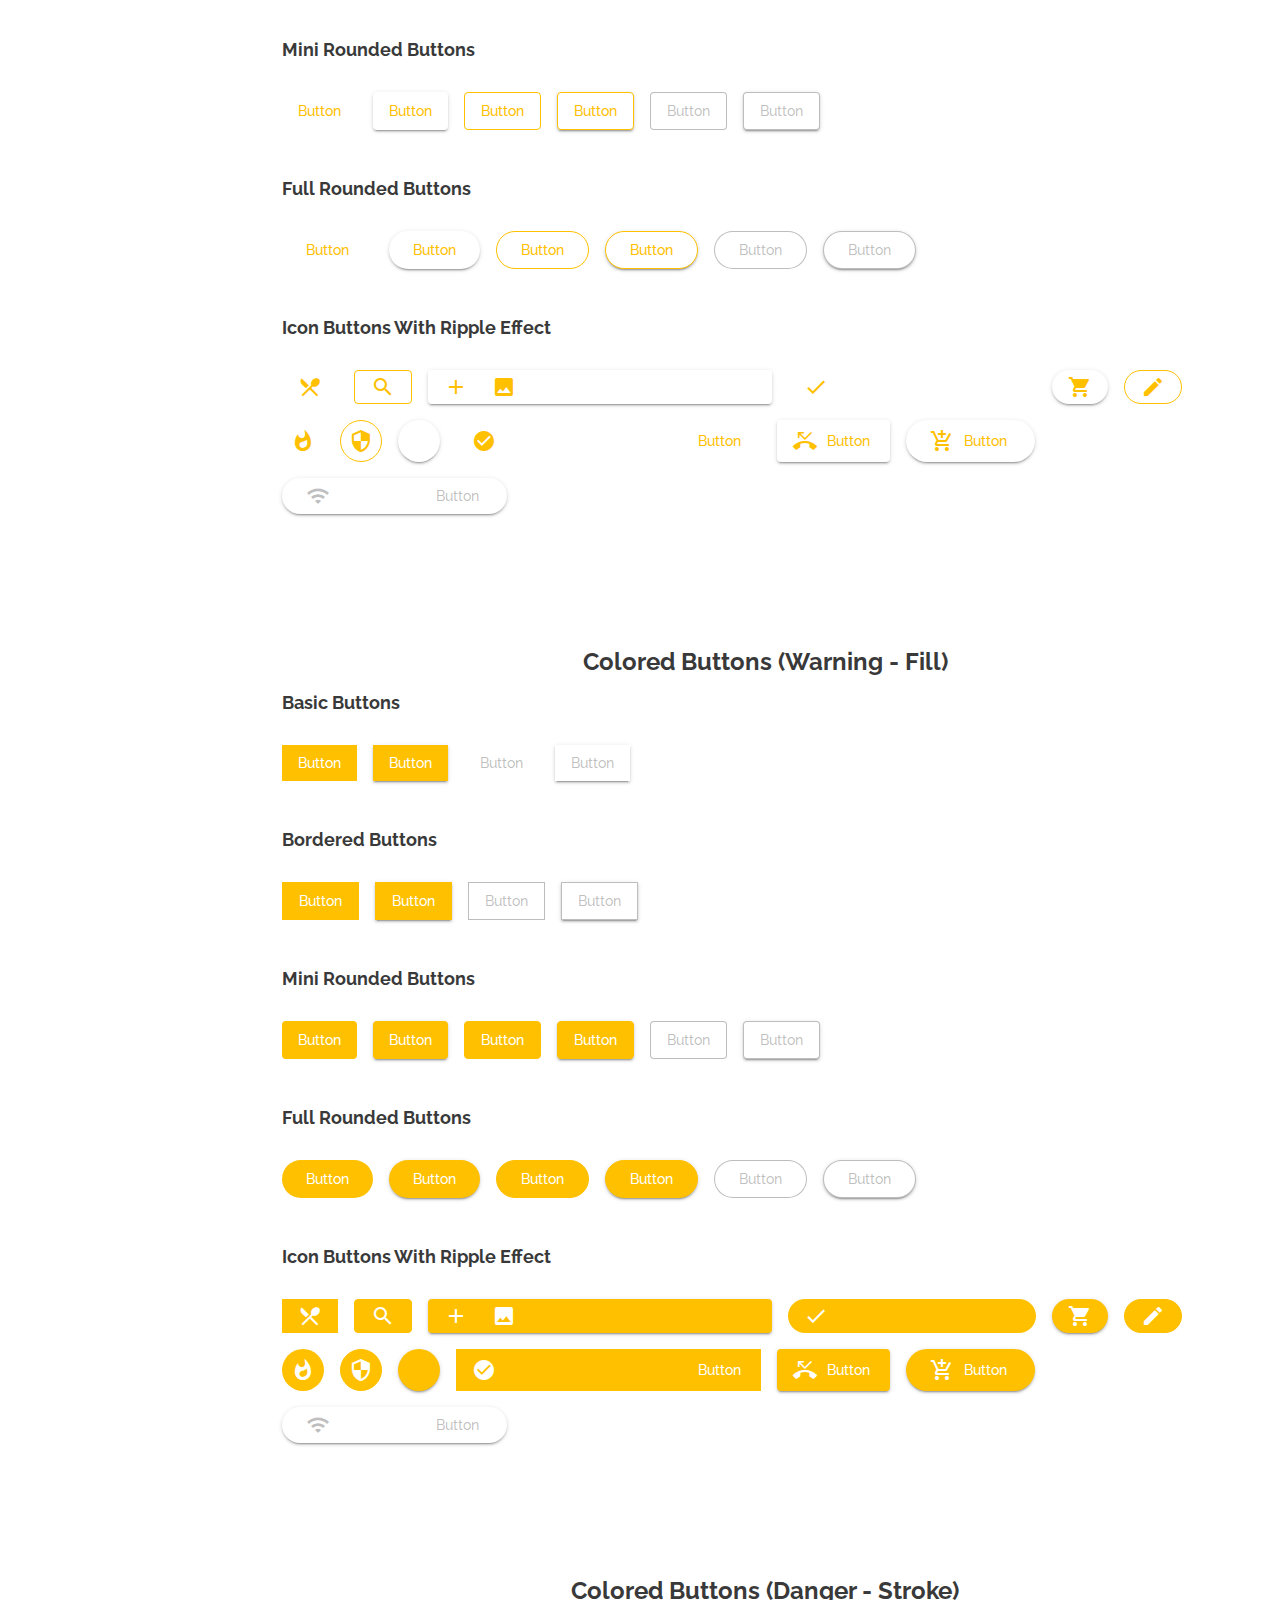
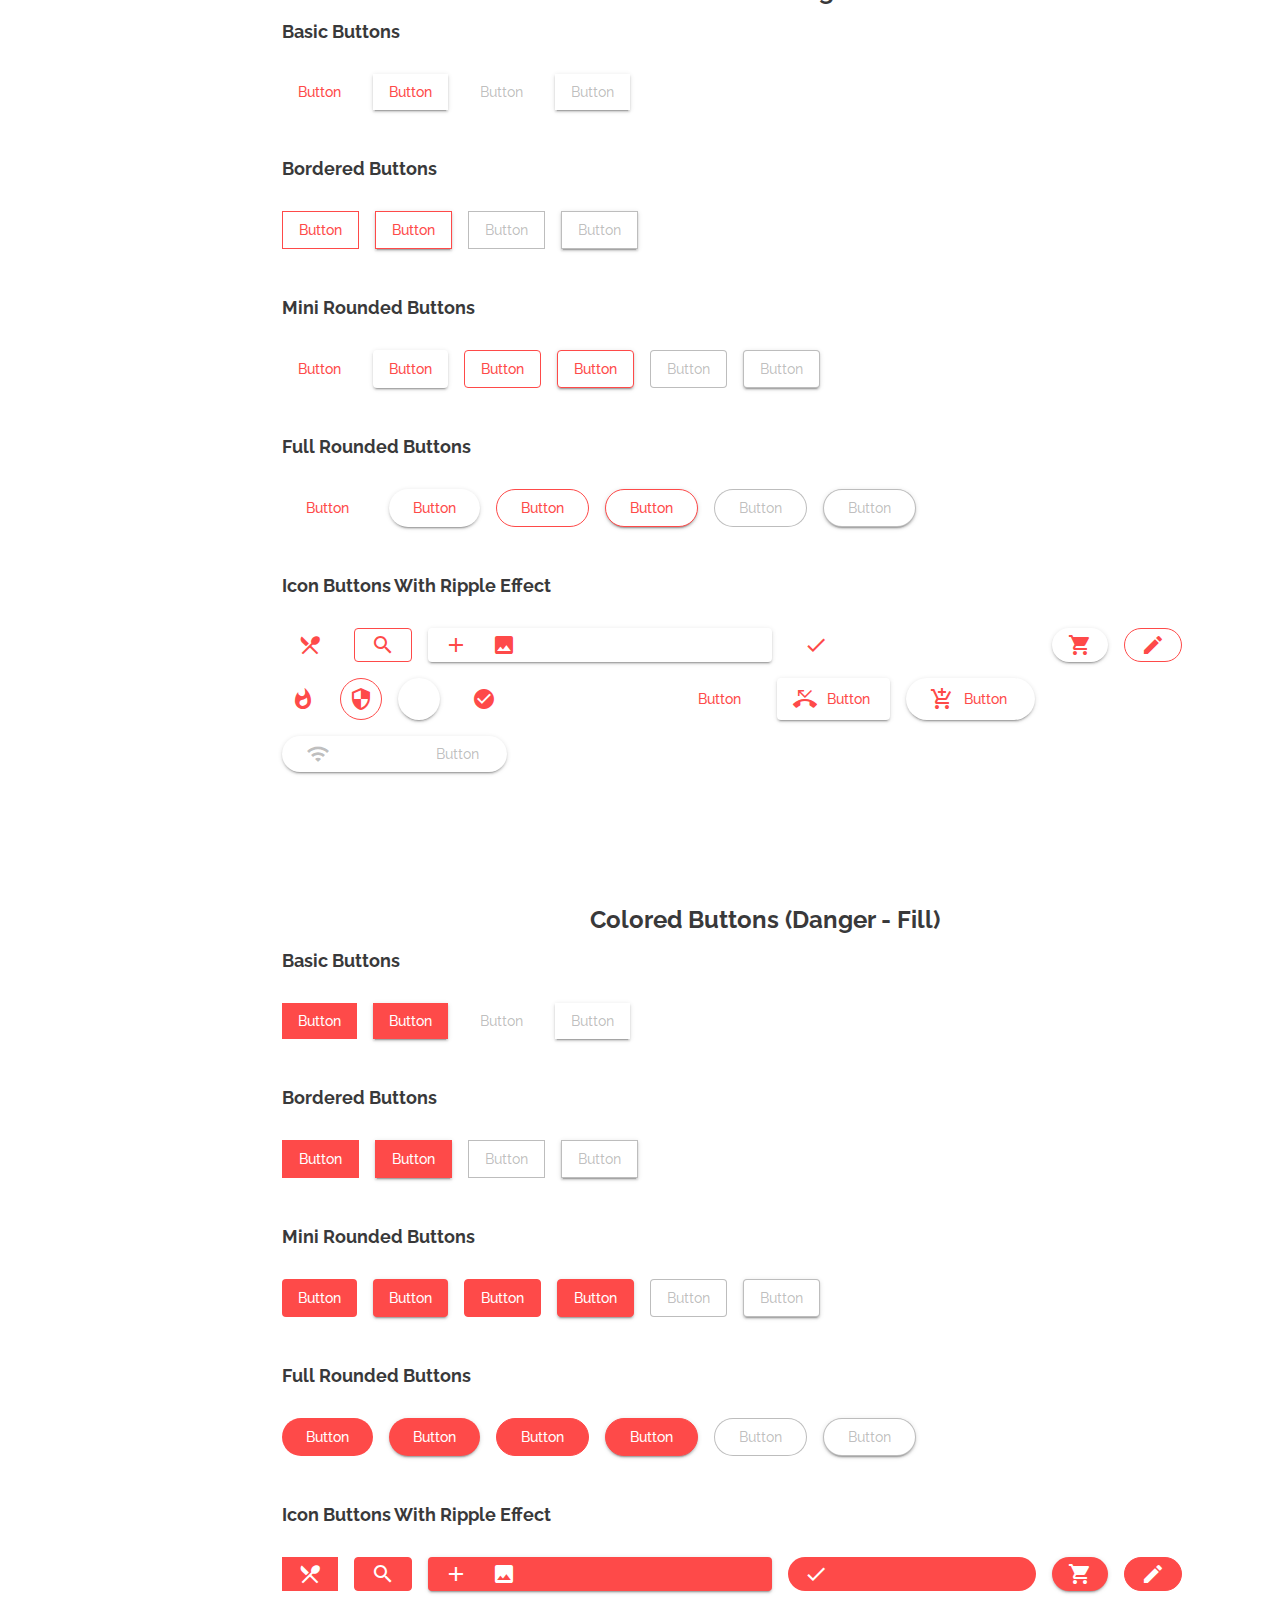
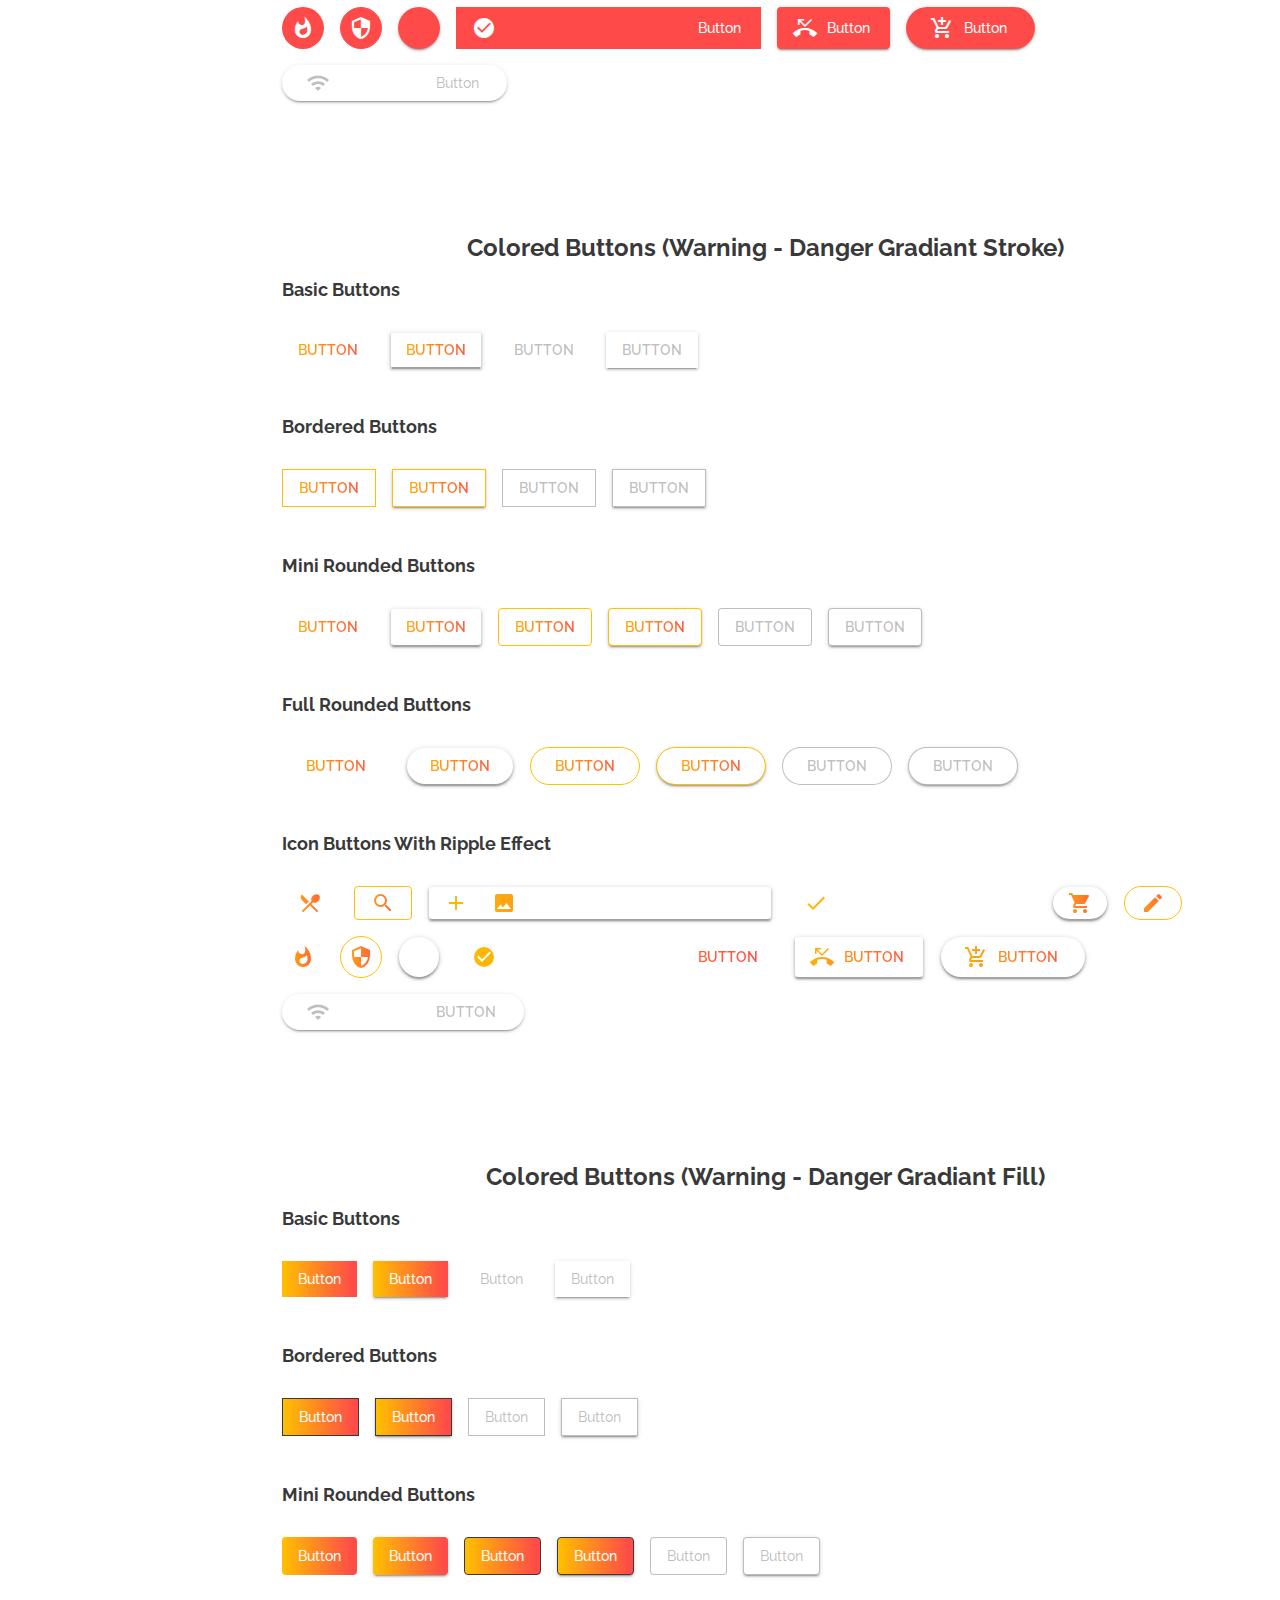
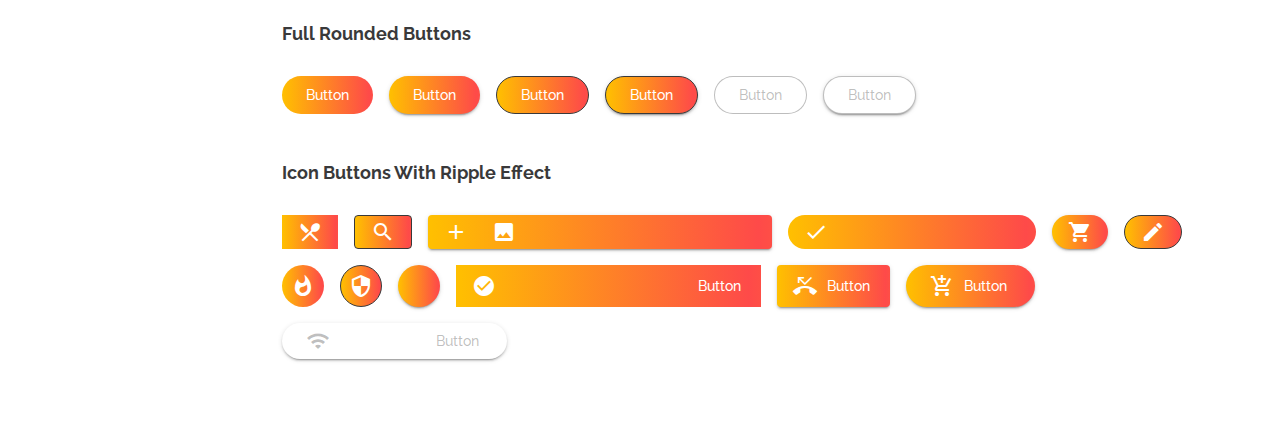
==== commit f9c5d097: "button click issue on mobile device & sidumenu responsiveness fixed" ====
--- a/index.html
+++ b/index.html
@@ -28,12 +28,8 @@
         <a class="mtrl-btn mtrl-icon-text mtrl-btn-ripple"> <i class="material-icons">class</i>How To</a>
         <a class="mtrl-btn mtrl-icon-text mtrl-btn-ripple" href="js/mtrl-buttons.js" download> <i
                 class="material-icons">save_alt</i>Download Js</a>
-        <a class="mtrl-btn mtrl-icon-text mtrl-btn-ripple" href="js/mtrl-buttons.min.js" download> <i
-                class="material-icons">save_alt</i>Download Minified Js</a>
         <a class="mtrl-btn mtrl-icon-text mtrl-btn-ripple" href="css/mtrl-buttons.css" download> <i
                 class="material-icons">save_alt</i>Download CSS</a>
-        <a class="mtrl-btn mtrl-icon-text mtrl-btn-ripple" href="css/mtrl-buttons.min.css" download> <i
-                class="material-icons">save_alt</i>Download Minified CSS</a>
     </div>
 
     <!-- Settings -->
@@ -78,13 +74,25 @@
 
     <!-- Sidemenu -->
     <div class="sidemenu">
-        <button class="mtrl-btn mtrl-mini-round mtrl-shadow mtrl-btn-ripple">Button</button>
-        <button class="mtrl-btn mtrl-mini-round mtrl-shadow mtrl-btn-ripple">Button</button>
-        <button class="mtrl-btn mtrl-mini-round mtrl-shadow mtrl-btn-ripple">Button</button>
-        <button class="mtrl-btn mtrl-mini-round mtrl-shadow mtrl-btn-ripple">Button</button>
-        <button class="mtrl-btn mtrl-mini-round mtrl-shadow mtrl-btn-ripple">Button</button>
-        <button class="mtrl-btn mtrl-mini-round mtrl-shadow mtrl-btn-ripple">Button</button>
-        <button class="mtrl-btn mtrl-mini-round mtrl-shadow mtrl-btn-ripple">Button</button>
+        <a class="mtrl-btn mtrl-btn-ripple" href="#basic">Basic Buttons</a>
+        <a class="mtrl-btn mtrl-btn-ripple" href="#border">Border Buttons</a>
+        <a class="mtrl-btn mtrl-btn-ripple" href="#mini-round">Mini Rounded Buttons</a>
+        <a class="mtrl-btn mtrl-btn-ripple" href="#full-round">Full Rounded Buttons</a>
+        <a class="mtrl-btn mtrl-btn-ripple" href="#icon">Icon Buttons</a>
+        <a class="mtrl-btn mtrl-btn-ripple" href="#shadow">Shadow Buttons</a>
+        <a class="mtrl-btn mtrl-btn-ripple" href="#ripple">Ripple Buttons</a>
+        <a class="mtrl-btn mtrl-btn-ripple" href="#primary-stroke">Primary-Stroke Buttons</a>
+        <a class="mtrl-btn mtrl-btn-ripple" href="#primary-fill">Primary-Fill Buttons</a>
+        <a class="mtrl-btn mtrl-btn-ripple" href="#accent-stroke">Accent-Stroke Buttons</a>
+        <a class="mtrl-btn mtrl-btn-ripple" href="#accent-fill">Accent-Fill Buttons</a>
+        <a class="mtrl-btn mtrl-btn-ripple" href="#primary-accent-gradiant-stroke">Primary-Accent Gradiant Stroke</a>
+        <a class="mtrl-btn mtrl-btn-ripple" href="#primary-accent-gradiant-fill">Primary-Accent Gradiant Fill</a>
+        <a class="mtrl-btn mtrl-btn-ripple" href="#warning-stroke">Warning-Stroke Buttons</a>
+        <a class="mtrl-btn mtrl-btn-ripple" href="#warning-fill">Warning-Fill Buttons</a>
+        <a class="mtrl-btn mtrl-btn-ripple" href="#danger-stroke">Danger-Stroke Buttons</a>
+        <a class="mtrl-btn mtrl-btn-ripple" href="#danger-fill">Danger-Fill Buttons</a>
+        <a class="mtrl-btn mtrl-btn-ripple" href="#warning-danger-gradiant-stroke">Warning-Danger Gradiant Stroke</a>
+        <a class="mtrl-btn mtrl-btn-ripple" href="#warning-danger-gradiant-fill">Warning-Danger Gradiant Fill</a>
     </div>
 
     <!-- Code Snippet Modal -->
@@ -110,10 +118,10 @@
             </div>
         </div>
     </div>
-
+    
     <div class="showcase">
         <!-- Basic Buttons -->
-        <div class="basic-btn-section btn-section">
+        <div class="basic-btn-section btn-section" id="basic">
             <h1>Basic Buttons</h1>
             <div class="button-container">
                 <button class="mtrl-btn mtrl-btn-ripple">Button</button>
@@ -122,7 +130,7 @@
         </div>
 
         <!-- Bordered Buttons -->
-        <div class="bordered-btn-section btn-section">
+        <div class="bordered-btn-section btn-section" id="border">
             <h1>Bordered Buttons</h1>
             <div class="button-container">
                 <button class="mtrl-btn mtrl-border">Button</button>
@@ -131,7 +139,7 @@
         </div>
 
         <!-- Mini Rounded Buttons -->
-        <div class="mini-rounded-btn-section btn-section">
+        <div class="mini-rounded-btn-section btn-section" id="mini-round">
             <h1>Mini Rounded Buttons</h1>
             <div class="button-container">
                 <button class="mtrl-btn mtrl-mini-round">Button</button>
@@ -141,7 +149,7 @@
         </div>
 
         <!-- Full Rounded Buttons -->
-        <div class="full-rounded-btn-section btn-section">
+        <div class="full-rounded-btn-section btn-section" id="full-round">
             <h1>Full Rounded Buttons</h1>
             <div class="button-container">
                 <button class="mtrl-btn mtrl-full-round">Button</button>
@@ -151,7 +159,7 @@
         </div>
 
         <!-- Icon Buttons -->
-        <div class="icon-btn-section btn-section">
+        <div class="icon-btn-section btn-section" id="icon">
             <h1>Icon Buttons</h1>
 
             <h2>Icon Only</h2>
@@ -215,8 +223,8 @@
 
         </div>
 
-        <!-- Shadwo Buttons -->
-        <div class="shadow-btn-section btn-section">
+        <!-- Shadow Buttons -->
+        <div class="shadow-btn-section btn-section" id="shadow">
             <h1>Shadow Buttons</h1>
             <h2>Basic Buttons</h2>
             <div class="button-container">
@@ -299,7 +307,7 @@
         </div>
 
         <!-- Ripple Buttons -->
-        <div class="ripple-btn-section btn-section">
+        <div class="ripple-btn-section btn-section" id="ripple">
             <h1>Ripple Buttons</h1>
 
             <h2>Basic Buttons</h2>
@@ -397,7 +405,7 @@
         </div>
 
         <!-- Colored Buttons (Primary - Stroke) -->
-        <div class="ripple-btn-section btn-section">
+        <div class="ripple-btn-section btn-section" id="primary-stroke">
             <h1>Colored Buttons (Primary - Stroke)</h1>
 
             <h2>Basic Buttons</h2>
@@ -501,7 +509,7 @@
         </div>
 
         <!-- Colored Buttons (Primary - Fill) -->
-        <div class="ripple-btn-section btn-section">
+        <div class="ripple-btn-section btn-section" id="primary-fill">
             <h1>Colored Buttons (Primary - Fill)</h1>
 
             <h2>Basic Buttons</h2>
@@ -605,7 +613,7 @@
         </div>
 
         <!-- Colored Buttons (Accent -Stroke) -->
-        <div class="ripple-btn-section btn-section">
+        <div class="ripple-btn-section btn-section" id="accent-stroke">
             <h1>Colored Buttons (Accent - Stroke)</h1>
 
             <h2>Basic Buttons</h2>
@@ -709,7 +717,7 @@
         </div>
 
         <!-- Colored Buttons (Accent -Fill) -->
-        <div class="ripple-btn-section btn-section">
+        <div class="ripple-btn-section btn-section" id="accent-fill">
             <h1>Colored Buttons (Accent - Fill)</h1>
 
             <h2>Basic Buttons</h2>
@@ -813,7 +821,7 @@
         </div>
 
         <!-- Colored Buttons (Primary - Accent Gradiant Stroke) -->
-        <div class="ripple-btn-section btn-section">
+        <div class="ripple-btn-section btn-section" id="primary-accent-gradiant-stroke">
             <h1>Colored Buttons (Primary - Accent Gradiant Stroke)</h1>
 
             <h2>Basic Buttons</h2>
@@ -936,7 +944,7 @@
         </div>
 
         <!-- Colored Buttons (Primary - Accent Gradiant Fill) -->
-        <div class="ripple-btn-section btn-section">
+        <div class="ripple-btn-section btn-section" id="primary-accent-gradiant-stroke">
             <h1>Colored Buttons (Primary - Accent Gradiant Fill)</h1>
 
             <h2>Basic Buttons</h2>
@@ -1056,7 +1064,7 @@
         </div>
 
         <!-- Colored Buttons (Warning - Stroke) -->
-        <div class="ripple-btn-section btn-section">
+        <div class="ripple-btn-section btn-section" id="warning-stroke">
             <h1>Colored Buttons (Warning - Stroke)</h1>
 
             <h2>Basic Buttons</h2>
@@ -1160,7 +1168,7 @@
         </div>
 
         <!-- Colored Buttons (Warning - Fill) -->
-        <div class="ripple-btn-section btn-section">
+        <div class="ripple-btn-section btn-section" id="warning-fill">
             <h1>Colored Buttons (Warning - Fill)</h1>
 
             <h2>Basic Buttons</h2>
@@ -1264,7 +1272,7 @@
         </div>
 
         <!-- Colored Buttons (Danger - Stroke) -->
-        <div class="ripple-btn-section btn-section">
+        <div class="ripple-btn-section btn-section" id="danger-stroke">
             <h1>Colored Buttons (Danger - Stroke)</h1>
 
             <h2>Basic Buttons</h2>
@@ -1368,7 +1376,7 @@
         </div>
 
         <!-- Colored Buttons (Danger - Fill) -->
-        <div class="ripple-btn-section btn-section">
+        <div class="ripple-btn-section btn-section" id="danger-fill">
             <h1>Colored Buttons (Danger - Fill)</h1>
 
             <h2>Basic Buttons</h2>
@@ -1472,7 +1480,7 @@
         </div>
 
         <!-- Colored Buttons (Warning - Danger Gradiant Stroke) -->
-        <div class="ripple-btn-section btn-section">
+        <div class="ripple-btn-section btn-section" id="warning-danger-gradiant-stroke">
             <h1>Colored Buttons (Warning - Danger Gradiant Stroke)</h1>
 
             <h2>Basic Buttons</h2>
@@ -1595,7 +1603,7 @@
         </div>
 
         <!-- Colored Buttons (Warning - Danger Gradiant Fill) -->
-        <div class="ripple-btn-section btn-section">
+        <div class="ripple-btn-section btn-section" id="warning-danger-gradiant-fill">
             <h1>Colored Buttons (Warning - Danger Gradiant Fill)</h1>
 
             <h2>Basic Buttons</h2>
--- a/layout.css
+++ b/layout.css
@@ -1,3 +1,7 @@
+html {
+    scroll-behavior: smooth;
+}
+
 body {
     margin: 0;
 }
@@ -15,6 +19,7 @@
 
 .navbar {
     background-color: #fff;
+    -webkit-box-shadow: 0 3px 1px -2px rgba(0, 0, 0, .2), 0 2px 2px 0 rgba(0, 0, 0, .14), 0 1px 5px 0 rgba(0, 0, 0, .12);
     box-shadow: 0 3px 1px -2px rgba(0, 0, 0, .2), 0 2px 2px 0 rgba(0, 0, 0, .14), 0 1px 5px 0 rgba(0, 0, 0, .12);
     padding: 1rem 0;
     position: fixed;
@@ -22,7 +27,11 @@
     top: 0;
     left: 0;
     z-index: 3;
-    display: flex;
+    display: -webkit-box;
+    display: -ms-flexbox;
+    display: flex;
+    -webkit-box-pack: justify;
+    -ms-flex-pack: justify;
     justify-content: space-between;
 }
 
@@ -32,12 +41,15 @@
 
 .dropdown {
     background-color: #fff;
+    -webkit-box-shadow: 0 3px 1px -2px rgba(0, 0, 0, .2), 0 2px 2px 0 rgba(0, 0, 0, .14), 0 1px 5px 0 rgba(0, 0, 0, .12);
     box-shadow: 0 3px 1px -2px rgba(0, 0, 0, .2), 0 2px 2px 0 rgba(0, 0, 0, .14), 0 1px 5px 0 rgba(0, 0, 0, .12);
     width: 250px;
     position: fixed;
-    z-index: 3;
-    right: -100%;
+    z-index: 4;
+    right: -266px;
     top: 4.1rem;
+    -webkit-transition: right .3s linear;
+    -o-transition: right .3s linear;
     transition: right .3s linear;
 }
 
@@ -53,27 +65,45 @@
 
 .settings {
     background-color: #fff;
-    box-shadow: 0 3px 1px -2px rgba(0, 0, 0, .2), 0 2px 2px 0 rgba(0, 0, 0, .14), 0 1px 5px 0 rgba(0, 0, 0, .12);
-    width: 300px;
+    -webkit-box-shadow: 0 3px 1px -2px rgba(0, 0, 0, .2), 0 2px 2px 0 rgba(0, 0, 0, .14), 0 1px 5px 0 rgba(0, 0, 0, .12);
+    box-shadow: 0 3px 1px -2px rgba(0, 0, 0, .2), 0 2px 2px 0 rgba(0, 0, 0, .14), 0 1px 5px 0 rgba(0, 0, 0, .12);
+    width: 250px;
     position: fixed;
     z-index: 3;
-    right: -317px;
+    right: -266px;
     top: 18rem;
+    -webkit-transition: right .2s linear;
+    -o-transition: right .2s linear;
     transition: right .2s linear;
 }
 
+@media only screen and (max-height: 815px) {
+    .settings {
+        top: 4.3rem;
+    }
+}
+
 .settings div {
-    display: flex;
+    display: -webkit-box;
+    display: -ms-flexbox;
+    display: flex;
+    -webkit-box-pack: justify;
+    -ms-flex-pack: justify;
     justify-content: space-between;
+    -webkit-box-align: center;
+    -ms-flex-align: center;
     align-items: center;
     padding: 1rem;
     border-bottom: 5px solid #ffffff;
 }
+
 .settings .submit-btn {
     text-align: center;
 }
 
 .settings .setting-switcher {
+    -webkit-transform: translateX(-50%);
+    -ms-transform: translateX(-50%);
     transform: translateX(-50%);
     display: inline-block;
 }
@@ -88,6 +118,7 @@
     display: inline-block;
     border: 1px solid #ccc;
     border-radius: 4px;
+    -webkit-box-sizing: border-box;
     box-sizing: border-box;
 }
 
@@ -96,37 +127,56 @@
 }
 
 .sidemenu {
-    background-color: #fff;
-    box-shadow: 0 3px 1px -2px rgba(0, 0, 0, .2), 0 2px 2px 0 rgba(0, 0, 0, .14), 0 1px 5px 0 rgba(0, 0, 0, .12);
-    height: 100%;
-    width: 180px;
-    padding: 5rem 1rem;
+    background-color: #f9fafb;
+    height: calc(100% - 4rem);
+    width: 250px;
     position: fixed;
     z-index: 1;
-    left: -100%;
-    transition: left .3s linear;
+    padding: 1rem 0;
+    top: 4rem;
+    left: -250px;
+    -webkit-transition: left .2s linear;
+    -o-transition: left .2s linear;
+    transition: left .2s linear;
+}
+
+@media only screen and (max-height: 859px) {
+    .sidemenu {
+        overflow-y: scroll;
+    }
 }
 
 .sidemenu.show {
     left: 0;
 }
 
-.sidemenu button {
+.sidemenu .mtrl-btn {
     width: 100%;
-    margin-bottom: 1rem;
+    padding-top: 7px;
+    padding-bottom: 7px;
+    background-color: transparent;
 }
 
 .snippet-modal-background {
     background-color: rgba(0, 0, 0, 0.5);
+    -webkit-box-shadow: 0 3px 1px -2px rgba(0, 0, 0, .2), 0 2px 2px 0 rgba(0, 0, 0, .14), 0 1px 5px 0 rgba(0, 0, 0, .12);
     box-shadow: 0 3px 1px -2px rgba(0, 0, 0, .2), 0 2px 2px 0 rgba(0, 0, 0, .14), 0 1px 5px 0 rgba(0, 0, 0, .12);
     width: 100%;
     position: fixed;
     z-index: 2;
-    display: flex;
+    display: -webkit-box;
+    display: -ms-flexbox;
+    display: flex;
+    -webkit-box-pack: center;
+    -ms-flex-pack: center;
     justify-content: center;
+    -webkit-box-align: center;
+    -ms-flex-align: center;
     align-items: center;
-    padding: 2rem;
+    padding: 2rem 0;
     top: -100%;
+    -webkit-transition: top .3s linear;
+    -o-transition: top .3s linear;
     transition: top .3s linear;
 }
 
@@ -135,8 +185,8 @@
 }
 
 .snippet-modal {
-    width: 60%;
-    min-width: 762px;
+    width: 75%;
+    max-width: 700px;
     padding: 2rem;
     background-color: #fff;
     border-radius: 10px;
@@ -145,7 +195,11 @@
 .snippet-modal h1 {
     margin: 0;
     font-size: 24px;
-    display: flex;
+    display: -webkit-box;
+    display: -ms-flexbox;
+    display: flex;
+    -webkit-box-pack: justify;
+    -ms-flex-pack: justify;
     justify-content: space-between;
 }
 
@@ -165,6 +219,8 @@
     height: calc(100% - 4rem);
     background-color: rgb(92, 92, 92);
     top: 50%;
+    -webkit-transform: translateY(-50%);
+    -ms-transform: translateY(-50%);
     transform: translateY(-50%);
 }
 
@@ -179,7 +235,11 @@
 }
 
 .modal-footer {
-    display: flex;
+    display: -webkit-box;
+    display: -ms-flexbox;
+    display: flex;
+    -webkit-box-align: center;
+    -ms-flex-align: center;
     align-items: center;
 }
 
@@ -191,8 +251,11 @@
     border-radius: 5px;
     position: relative;
     margin-left: 10px;
+    -webkit-box-shadow: 0 3px 1px -2px rgba(0, 0, 0, .2), 0 2px 2px 0 rgba(0, 0, 0, .14), 0 1px 5px 0 rgba(0, 0, 0, .12);
     box-shadow: 0 3px 1px -2px rgba(0, 0, 0, .2), 0 2px 2px 0 rgba(0, 0, 0, .14), 0 1px 5px 0 rgba(0, 0, 0, .12);
     opacity: 0;
+    -webkit-transition: opacity .3s linear;
+    -o-transition: opacity .3s linear;
     transition: opacity .3s linear;
 }
 
@@ -203,6 +266,8 @@
     border-radius: 2px;
     position: absolute;
     top: 50%;
+    -webkit-transform: translateY(-50%) rotate(45deg);
+    -ms-transform: translateY(-50%) rotate(45deg);
     transform: translateY(-50%) rotate(45deg);
     left: -2.5px;
     background-color: #7f7f7f;
@@ -214,11 +279,17 @@
 
 .showcase {
     padding: 4rem 2rem 2rem;
-    transition: padding .2s linear .1s;
+    -webkit-transition: padding .2s linear;
+    -o-transition: padding .2s linear;
+    transition: padding .2s linear;
+}
+
+.showcase>div {
+    padding-top: 4.3rem;
 }
 
 .showcase.shrink {
-    padding-left: 230px;
+    padding-left: 282px;
 }
 
 .btn-section h1 {
@@ -231,8 +302,11 @@
 }
 
 .button-container {
+    display: -webkit-box;
+    display: -ms-flexbox;
     display: flex;
     margin: 2rem 0;
+    -ms-flex-wrap: wrap;
     flex-wrap: wrap;
 }
 
--- a/css/mtrl-buttons.css
+++ b/css/mtrl-buttons.css
@@ -84,10 +84,9 @@
     margin: 0;
     padding: 0;
     text-decoration: none;
-    background: var(--light-color);
+    background-color: var(--light-color);
     font-family: sans-serif;
     font-size: 14px;
-    cursor: pointer;
     text-align: center;
     -webkit-appearance: none;
     -moz-appearance: none;
@@ -98,6 +97,18 @@
     user-select: none;
 }
 
+button:hover,
+a:hover {
+    cursor: pointer;
+}
+
+@media (hover: none) {
+    button:hover,
+    a:hover {
+        cursor: none;
+    }
+}
+
 button:focus {
     outline: none;
     outline-offset: 0;
@@ -115,7 +126,6 @@
     background-color: var(--button-background-color);
     border-color: var(--button-border-color);
 
-    cursor: pointer;
     position: relative;
     overflow: hidden;
     display: -webkit-inline-box;
@@ -125,6 +135,8 @@
     -ms-flex-align: center;
     align-items: center;
     padding: 4px 16px;
+    white-space: nowrap;
+    width: auto;
 }
 
 .mtrl-btn.mtrl-disabled {
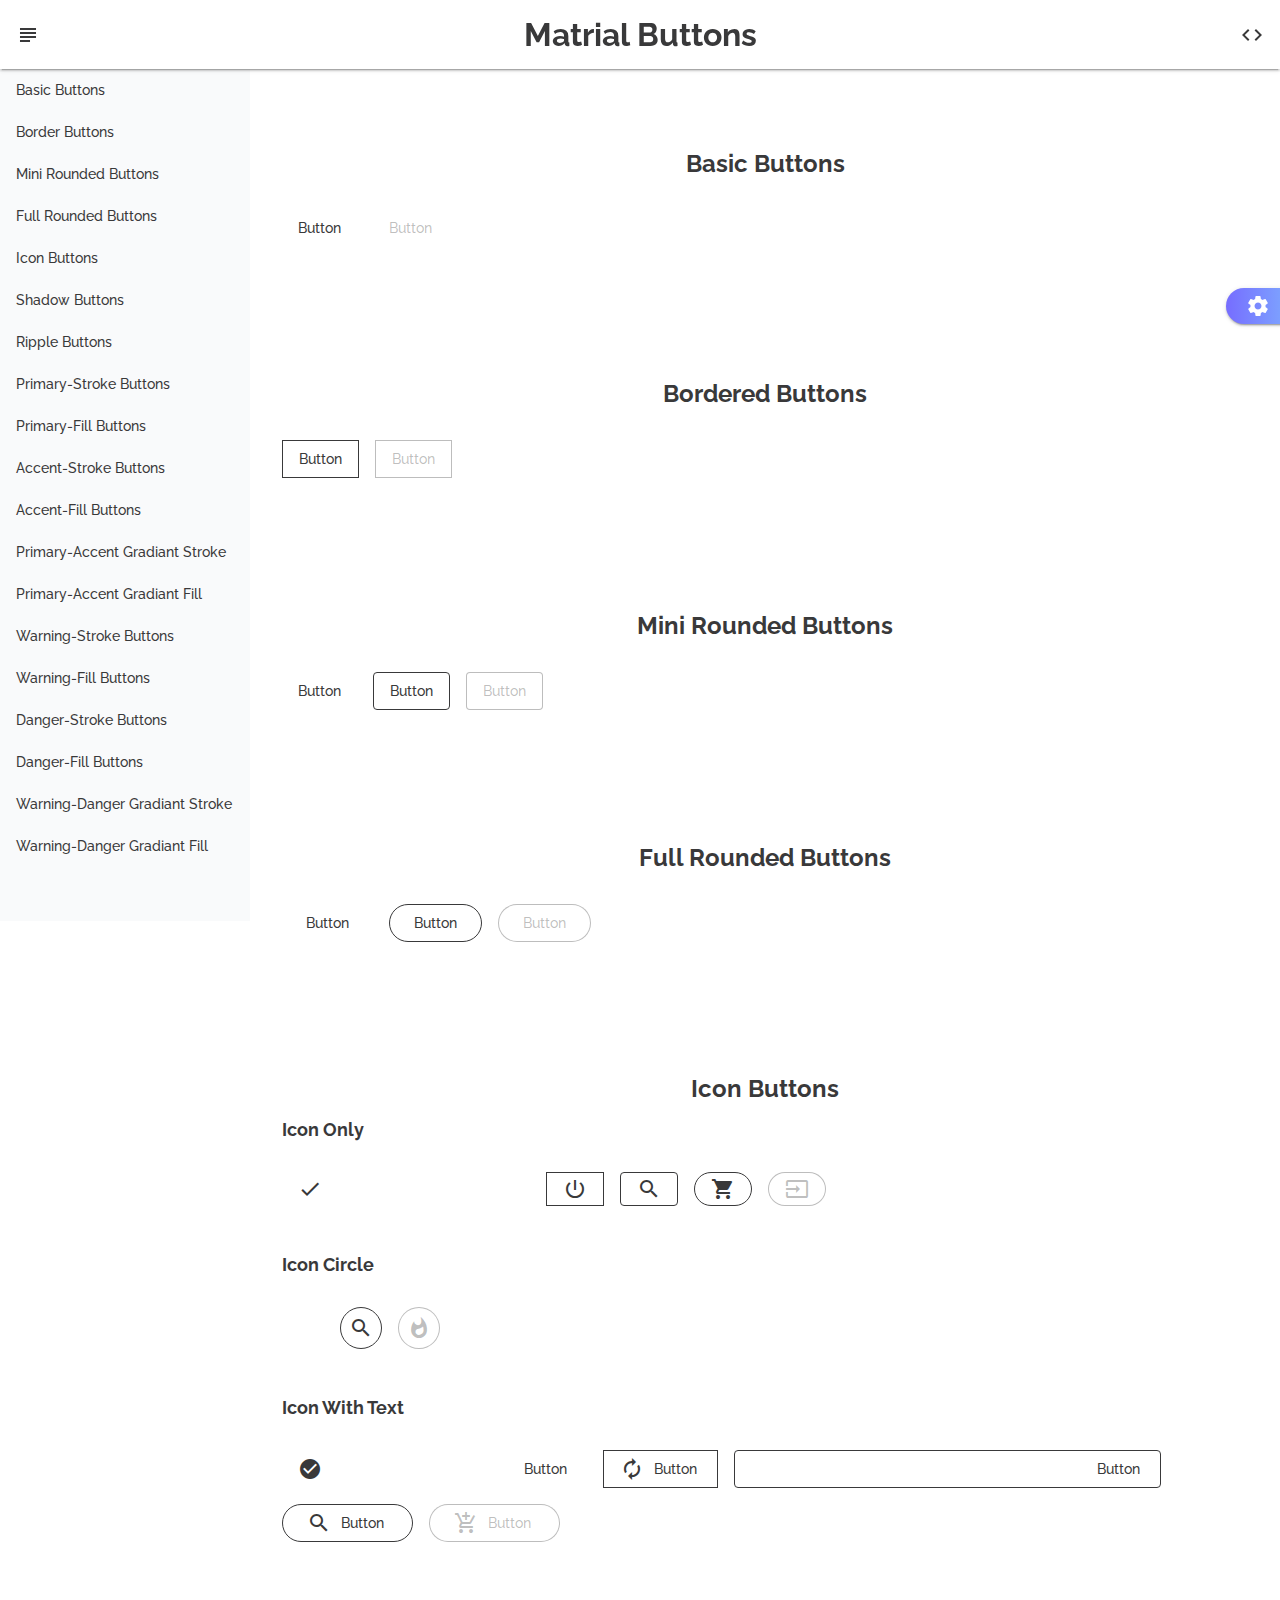
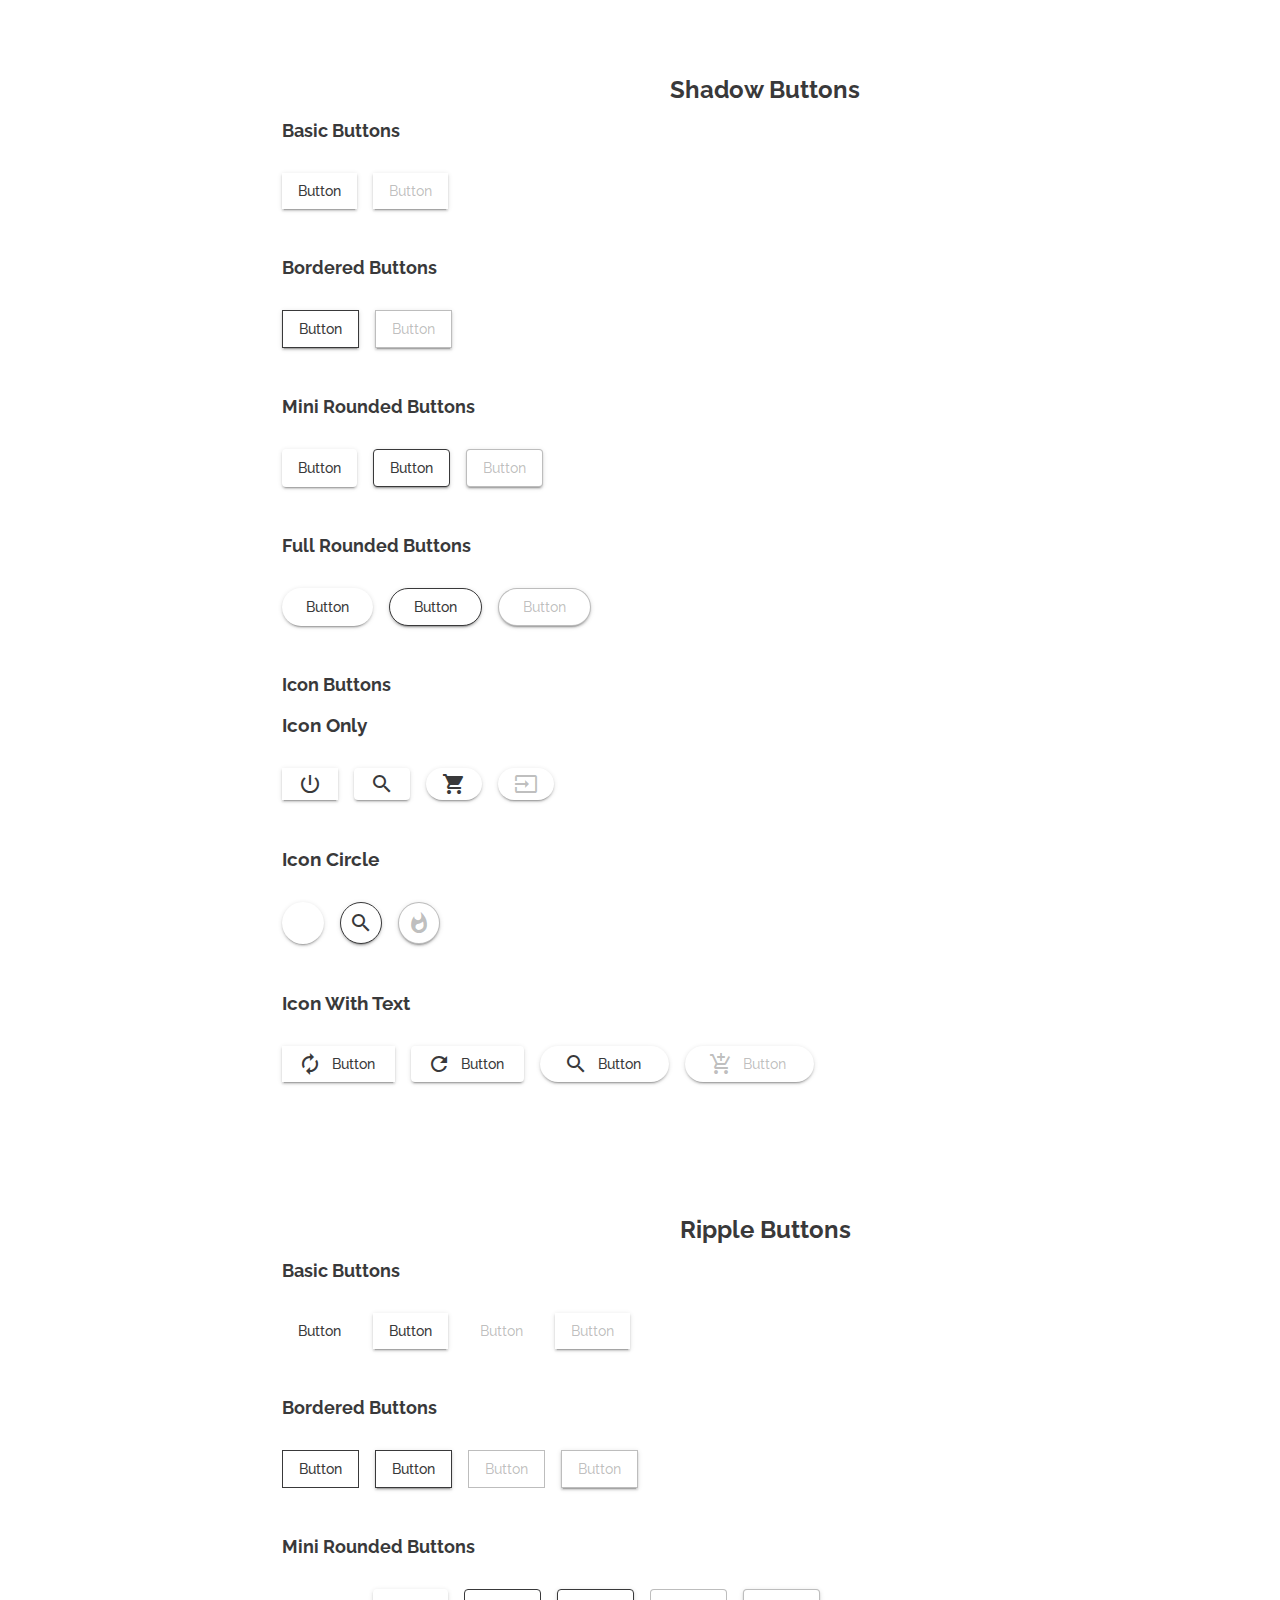
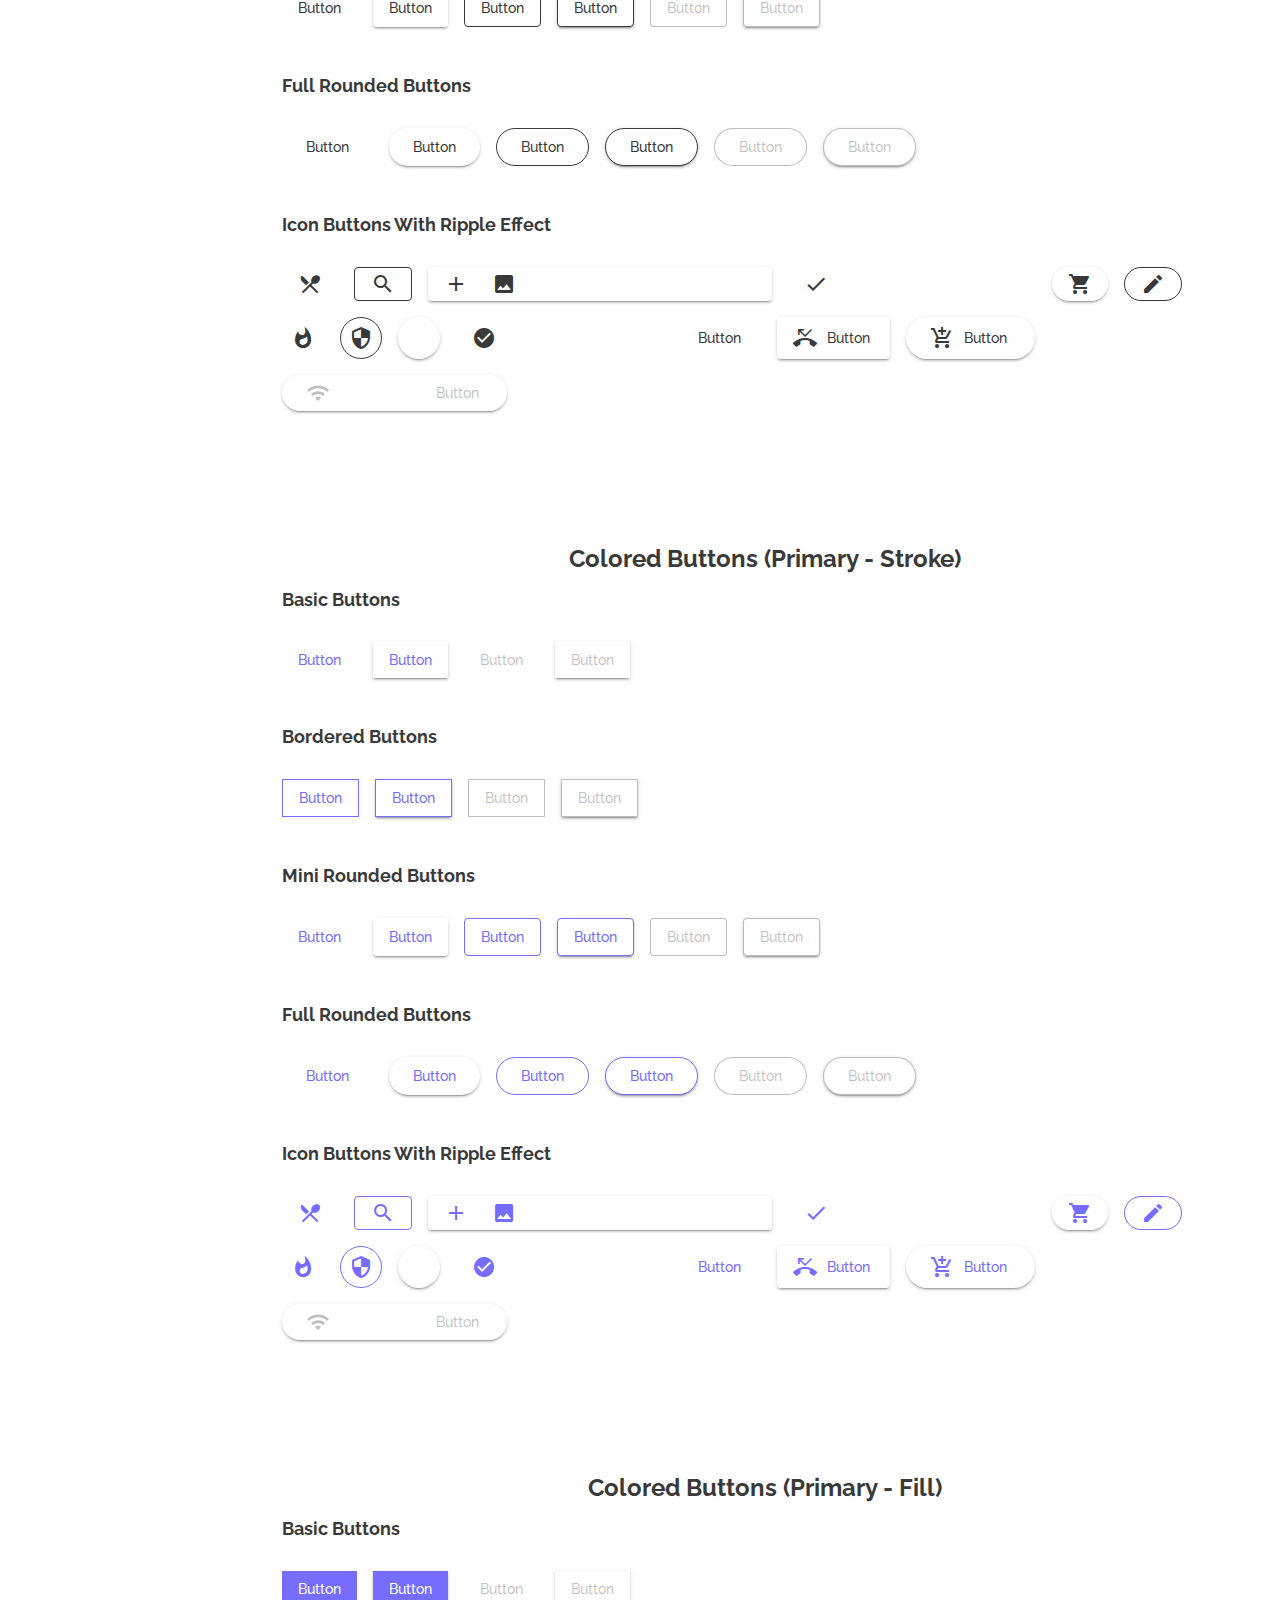
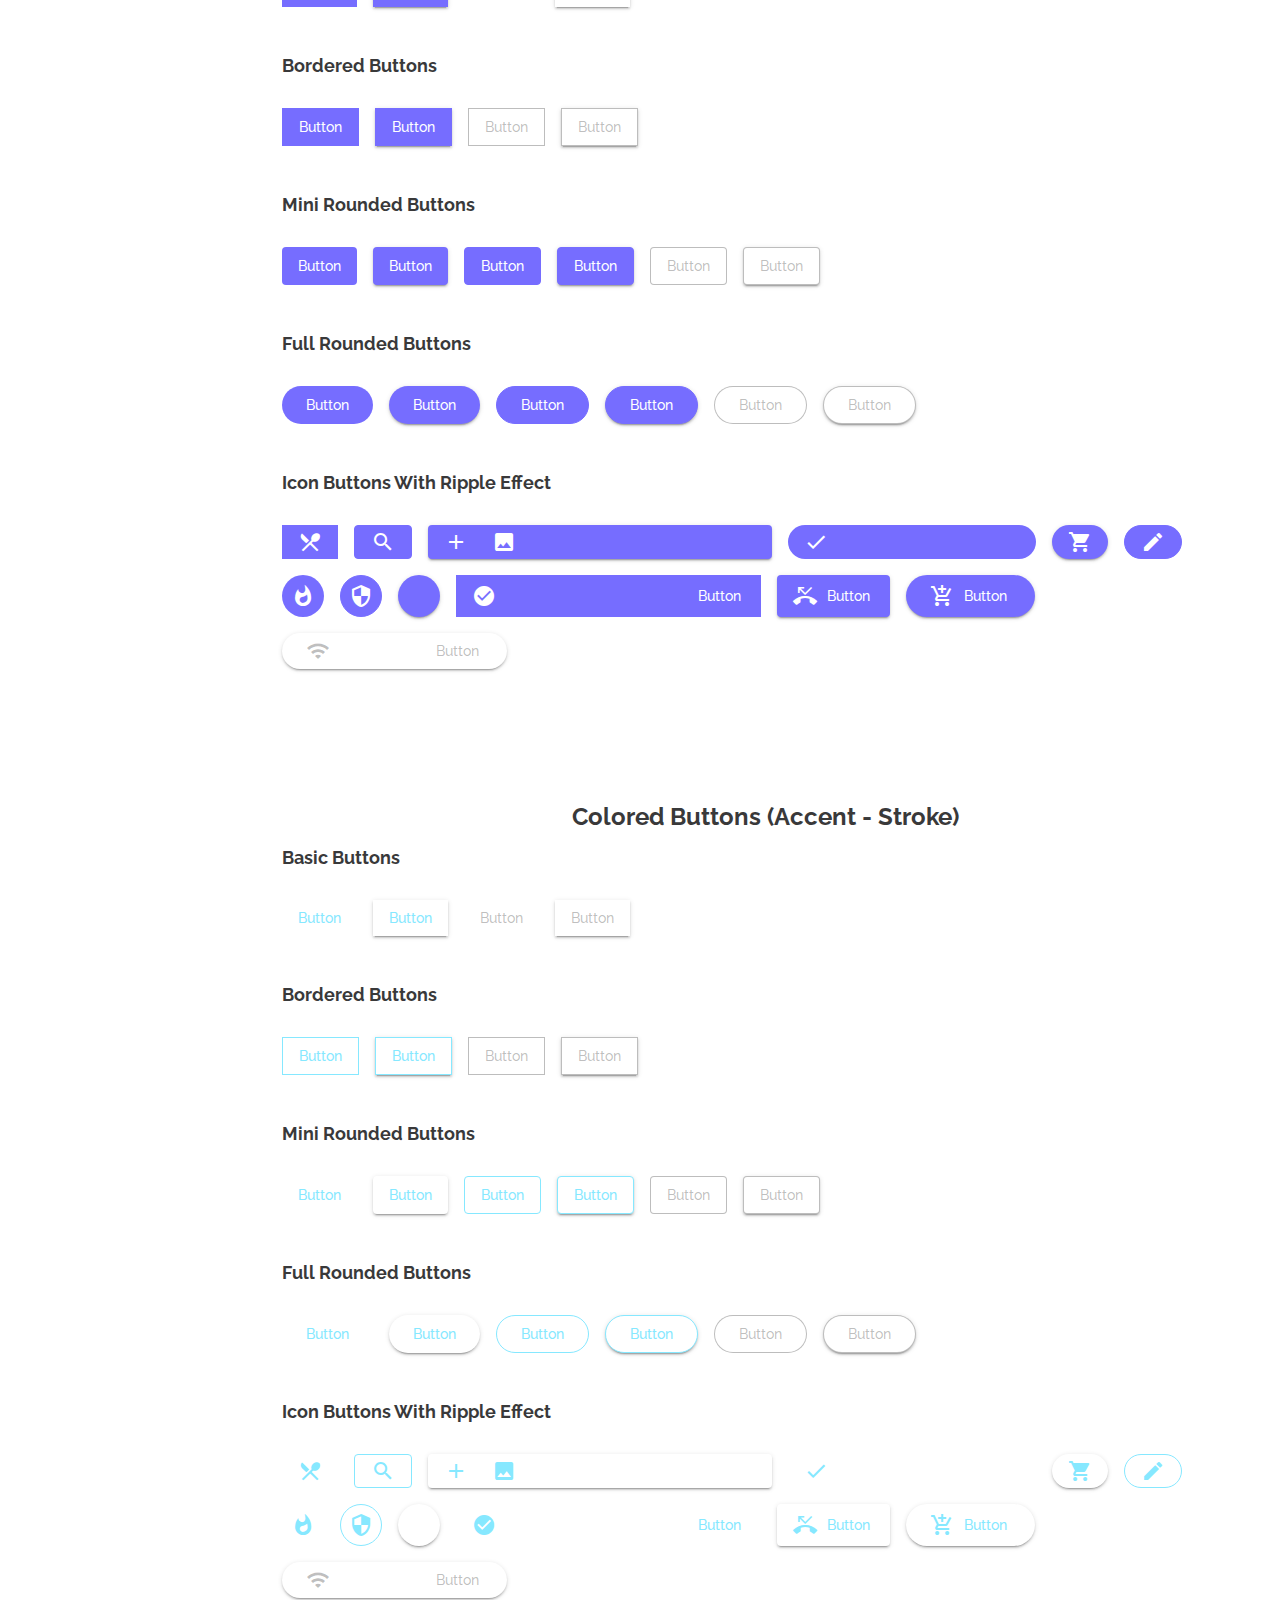
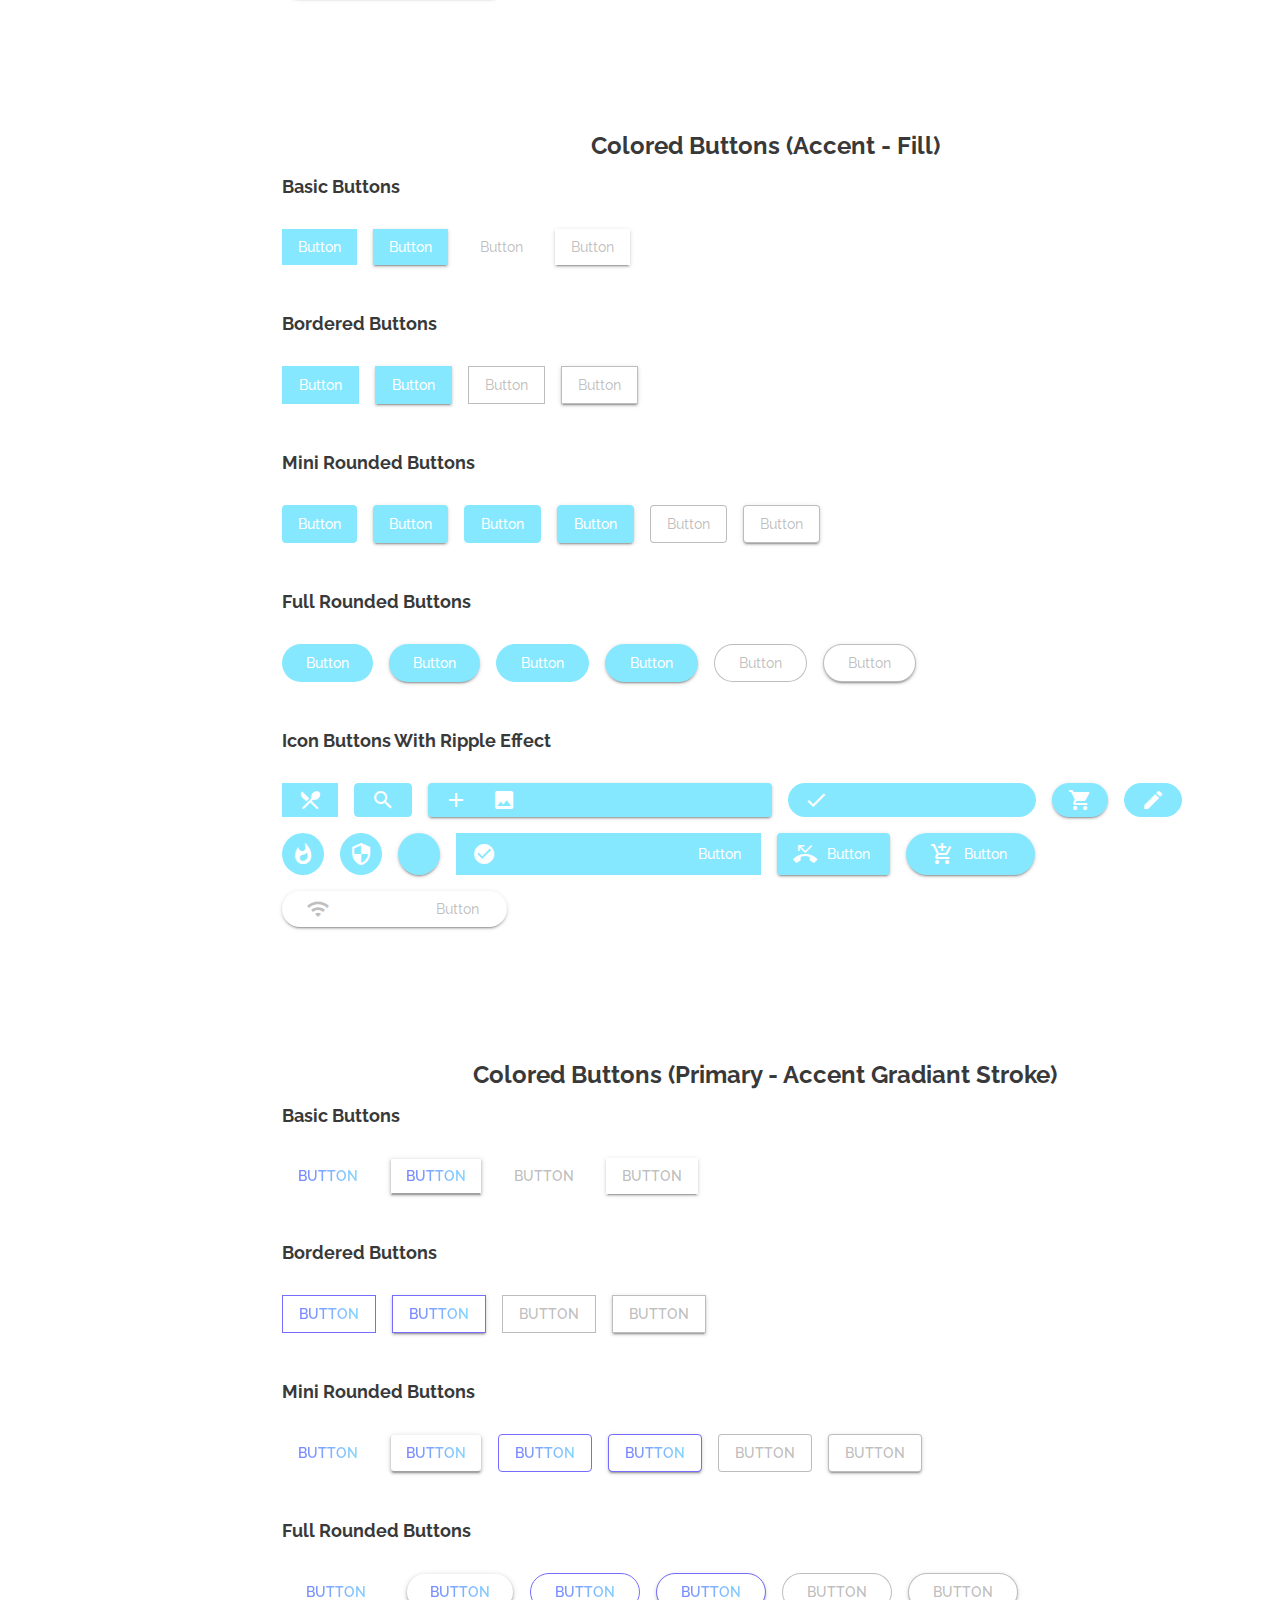
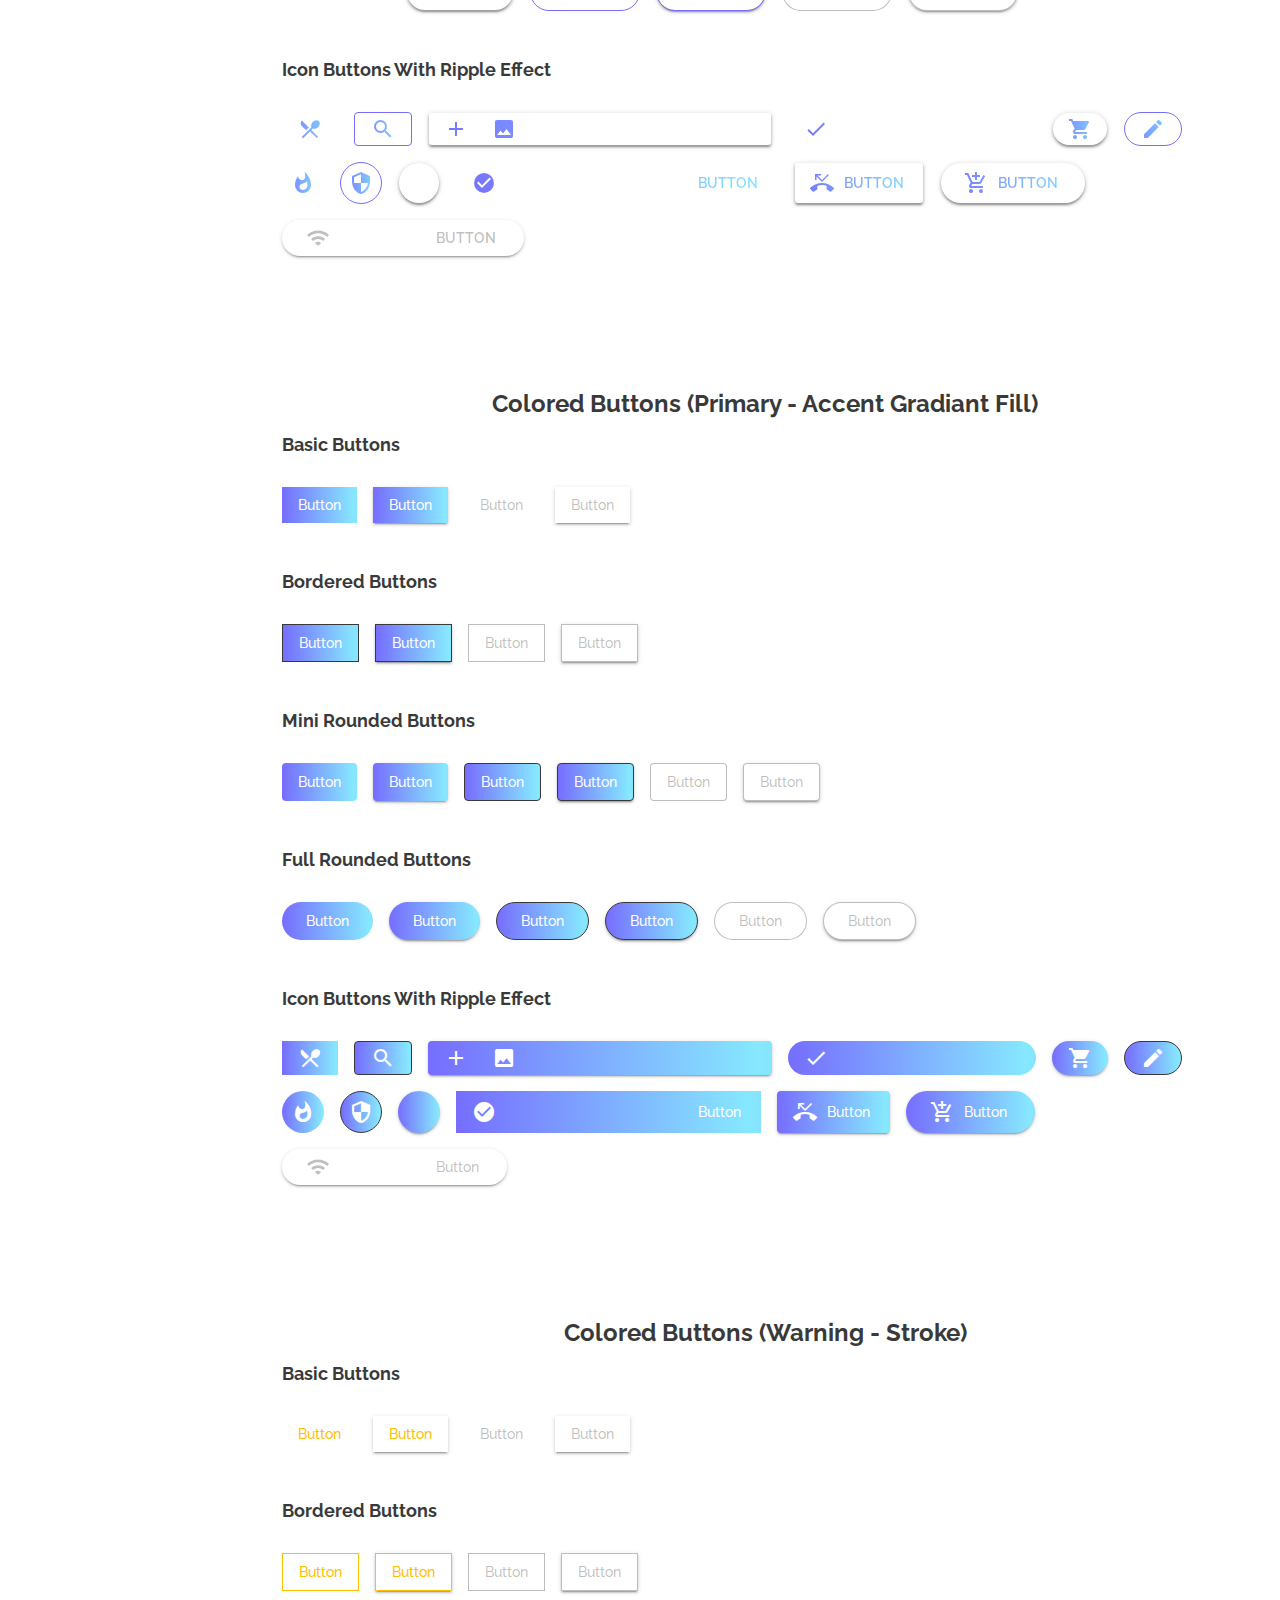
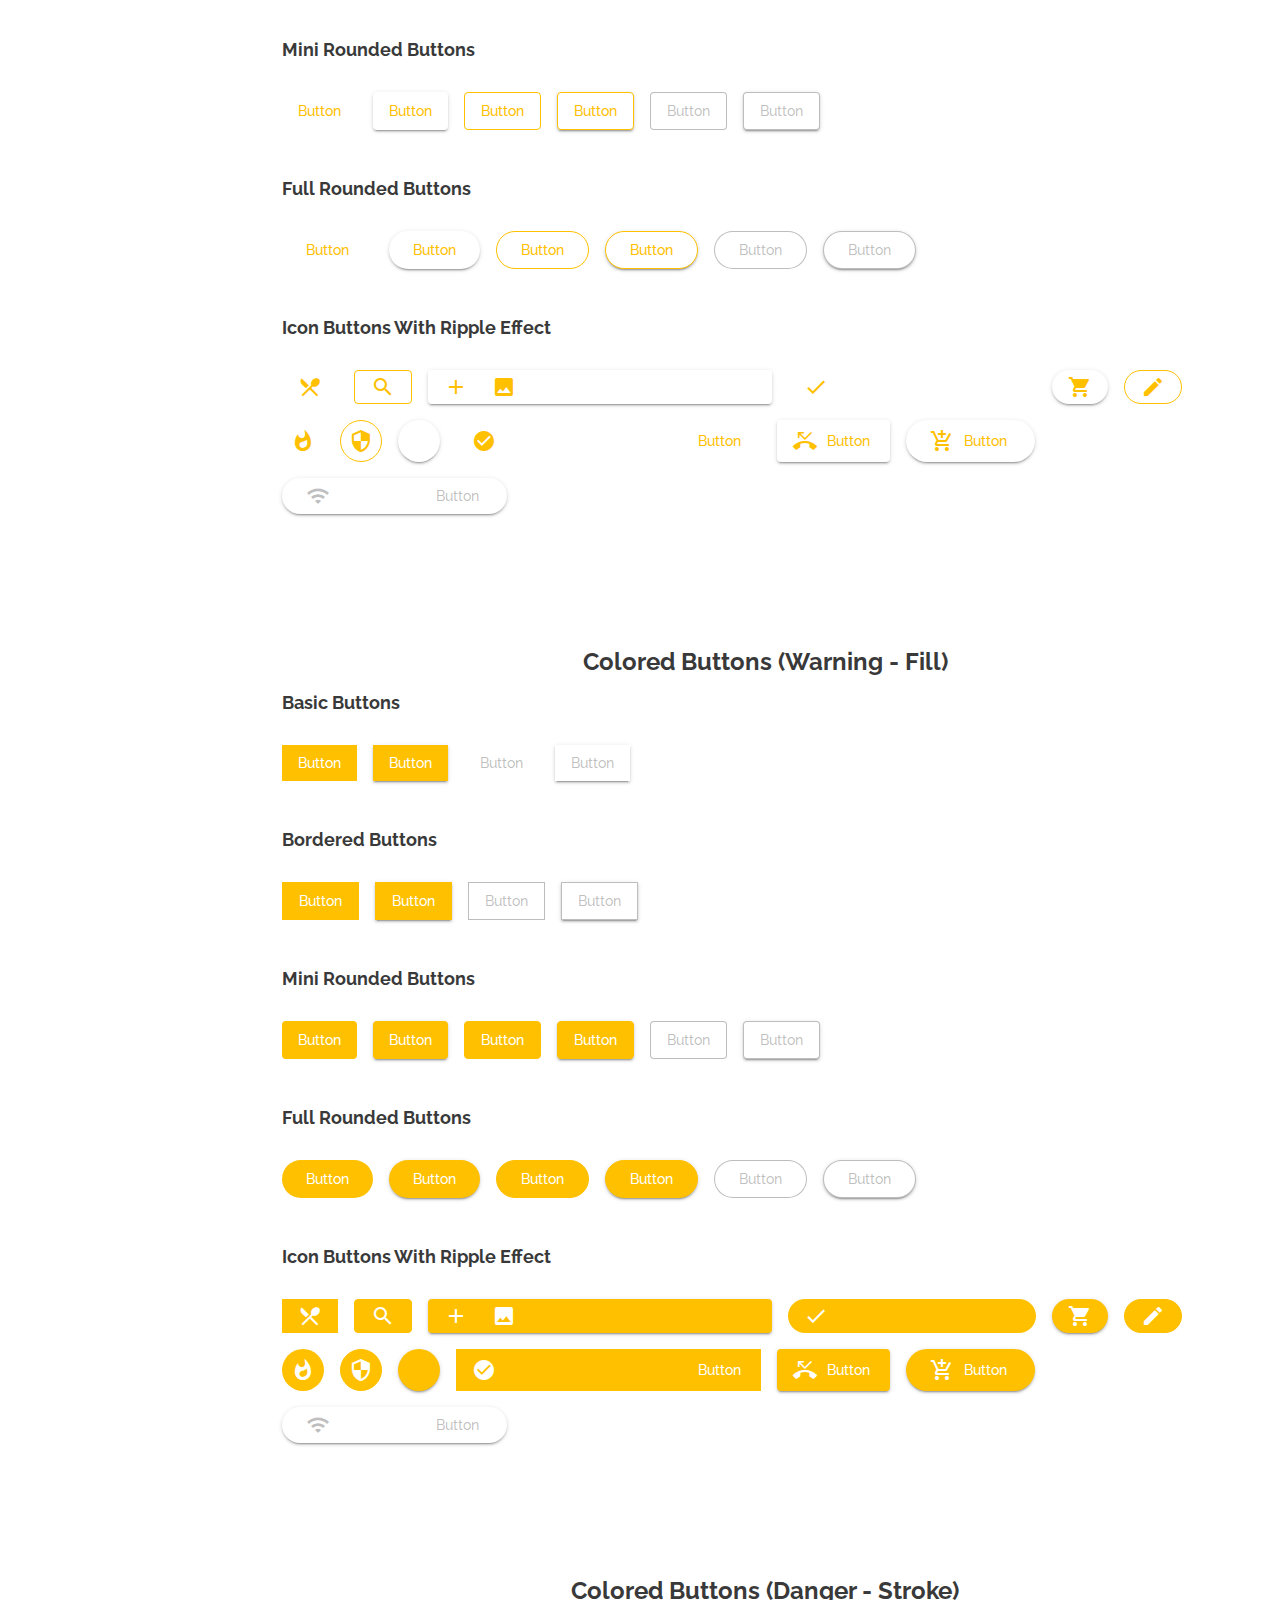
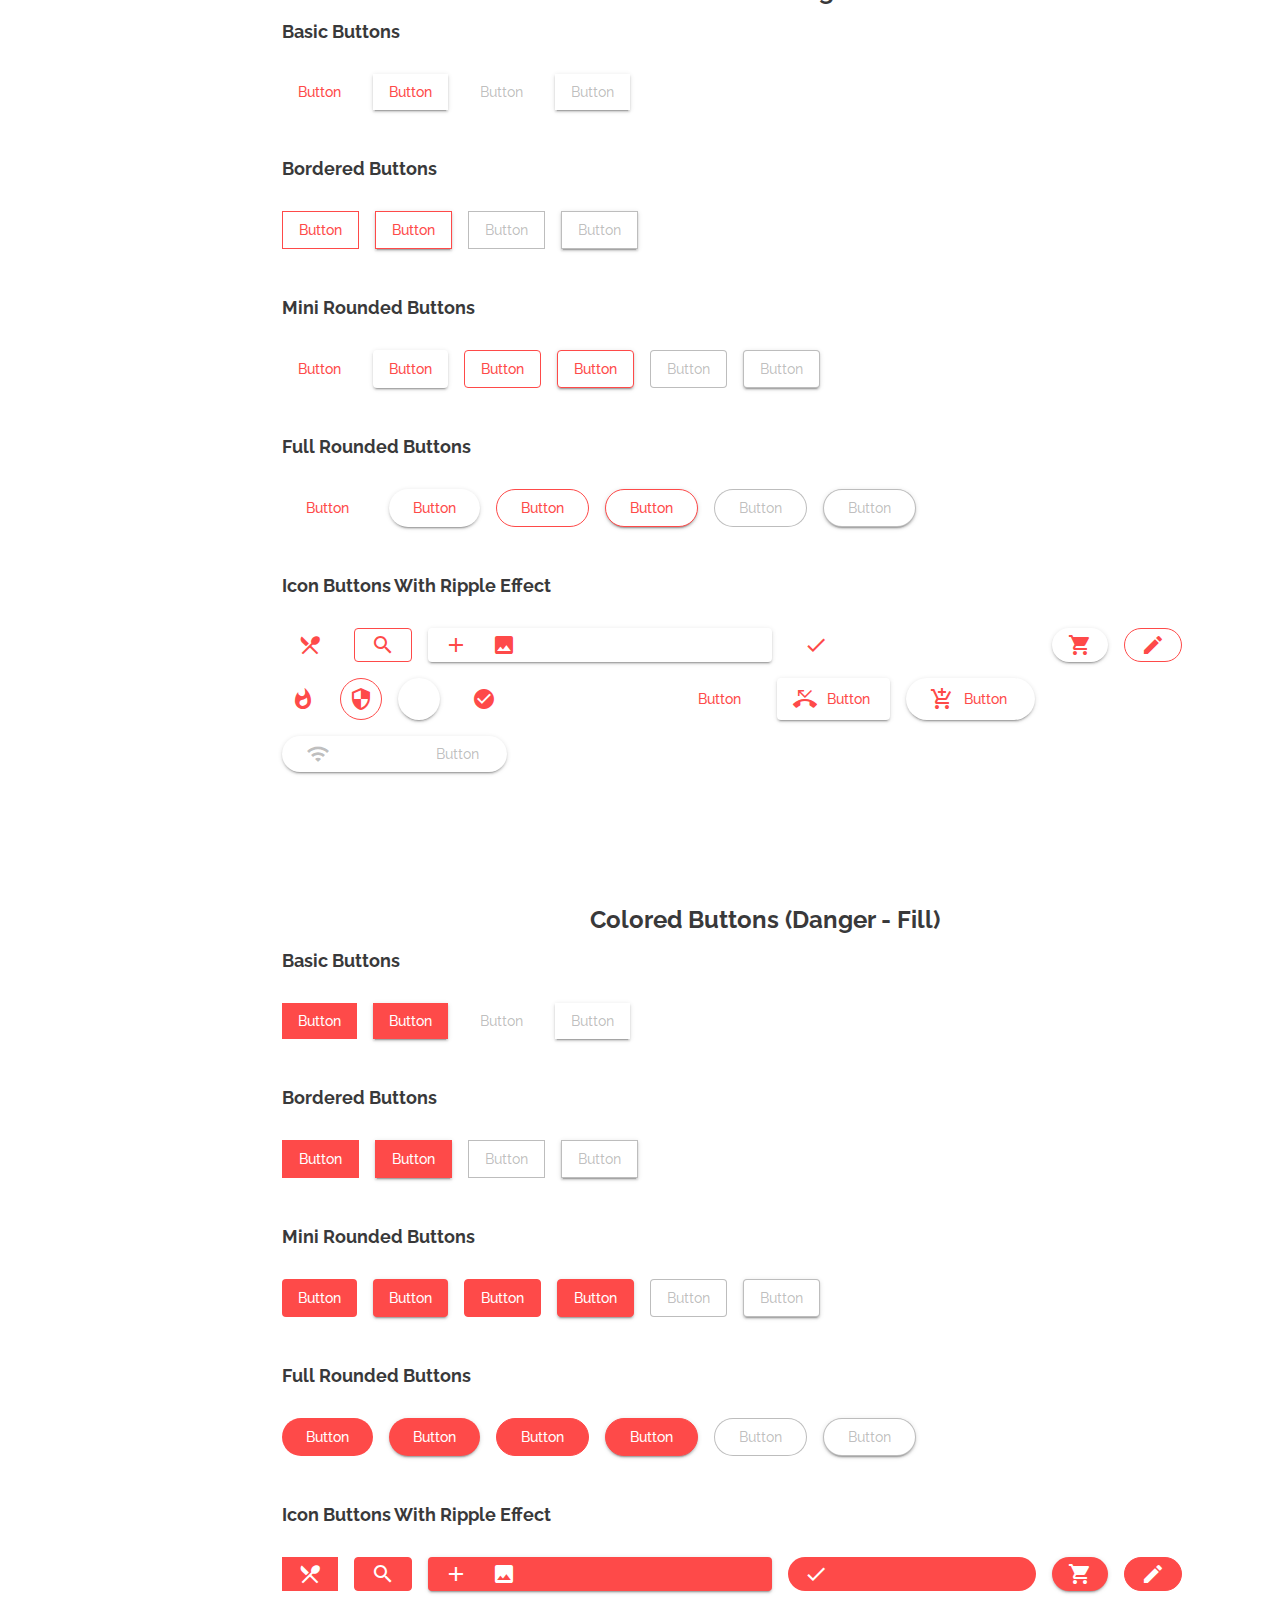
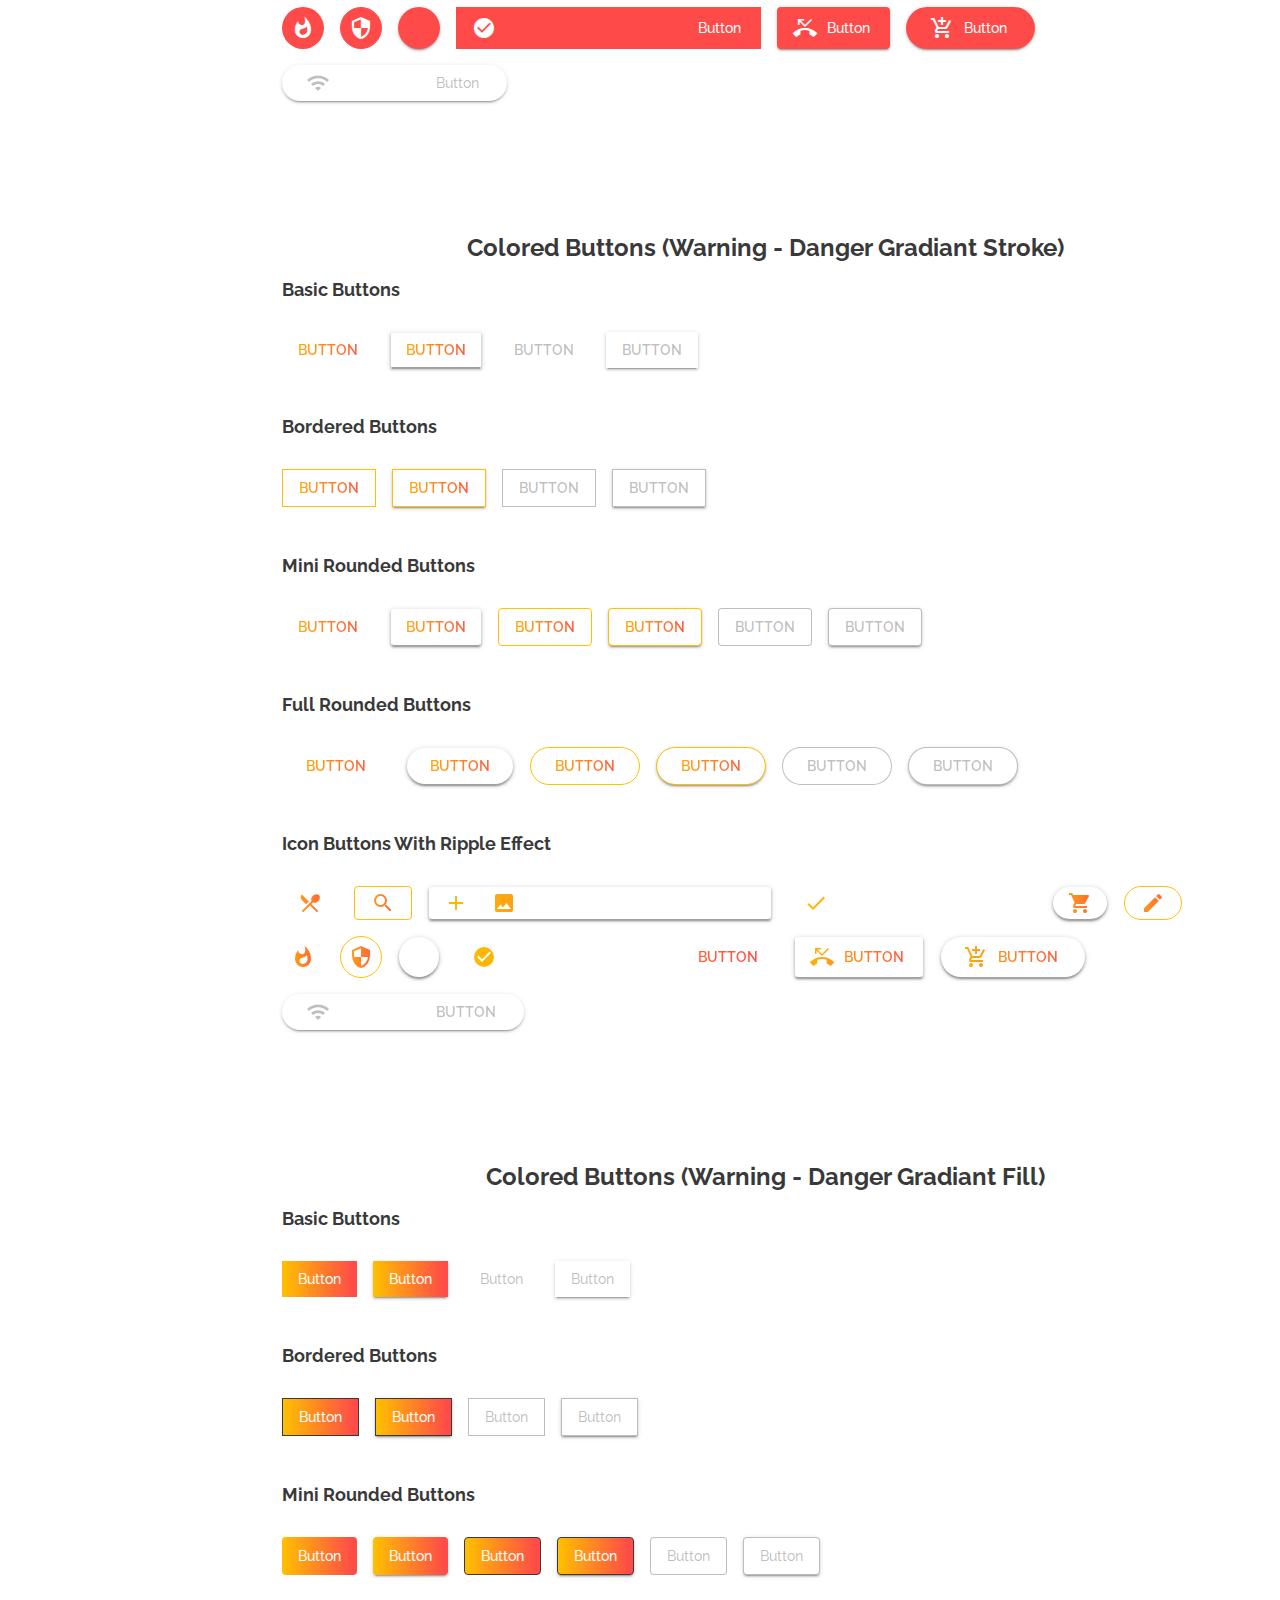
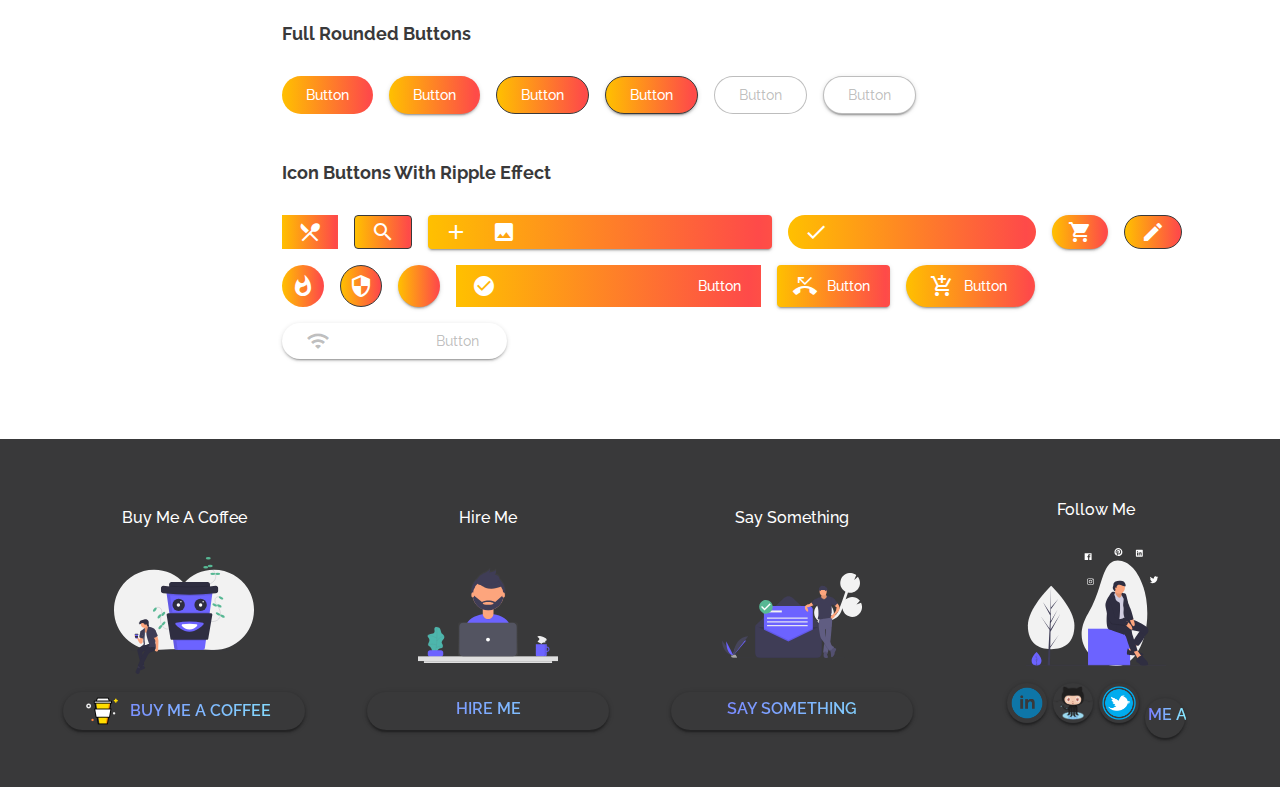
==== commit a3938f92: "footer UI Done" ====
--- a/index.html
+++ b/index.html
@@ -13,7 +13,7 @@
 
 <body>
     <!-- Navbar -->
-    <nav class="navbar">
+    <header class="navbar">
         <button onclick="toggleSidemenu()" class="mtrl-btn mtrl-full-round mtrl-icon-only mtrl-btn-ripple">
             <i class="material-icons">subject</i>
         </button>
@@ -21,7 +21,7 @@
         <button onclick="toggleDropdown()" class="mtrl-btn mtrl-full-round mtrl-icon-only mtrl-btn-ripple">
             <i class="material-icons">code</i>
         </button>
-    </nav>
+    </header>
 
     <!-- Dropdown -->
     <div class="dropdown">
@@ -73,7 +73,7 @@
     </div>
 
     <!-- Sidemenu -->
-    <div class="sidemenu">
+    <nav class="sidemenu">
         <a class="mtrl-btn mtrl-btn-ripple" href="#basic">Basic Buttons</a>
         <a class="mtrl-btn mtrl-btn-ripple" href="#border">Border Buttons</a>
         <a class="mtrl-btn mtrl-btn-ripple" href="#mini-round">Mini Rounded Buttons</a>
@@ -93,7 +93,7 @@
         <a class="mtrl-btn mtrl-btn-ripple" href="#danger-fill">Danger-Fill Buttons</a>
         <a class="mtrl-btn mtrl-btn-ripple" href="#warning-danger-gradiant-stroke">Warning-Danger Gradiant Stroke</a>
         <a class="mtrl-btn mtrl-btn-ripple" href="#warning-danger-gradiant-fill">Warning-Danger Gradiant Fill</a>
-    </div>
+    </nav>
 
     <!-- Code Snippet Modal -->
     <div class="snippet-modal-background">
@@ -118,7 +118,8 @@
             </div>
         </div>
     </div>
-    
+
+    <!-- Showcase -->
     <div class="showcase">
         <!-- Basic Buttons -->
         <div class="basic-btn-section btn-section" id="basic">
@@ -1723,6 +1724,62 @@
         </div>
     </div>
 
+    <!-- Footer -->
+    <footer class="footer">
+
+        <div class="buy-me-a-coffee">
+            <h2>Buy Me A Coffee</h2>
+            <div class="cover-img-container">
+                <img src="./assets/coffee.svg" alt="buy me a coffee" class="cover-svg">
+            </div>
+            <a class="mtrl-btn mtrl-full-round mtrl-shadow mtrl-primary-accent-gradiant-stroke mtrl-btn-ripple">
+                <img src="./assets/coffee_mug.png" alt="buy me a coffee"> &nbsp;&nbsp; Buy Me A Coffee
+            </a>
+        </div>
+
+        <div class="hire-me">
+            <h2>Hire Me</h2>
+            <div class="cover-img-container">
+                <img src="./assets/hire.svg" alt="buy me a coffee" class="cover-svg">
+            </div>
+            <a class="mtrl-btn mtrl-full-round mtrl-shadow mtrl-primary-accent-gradiant-stroke mtrl-btn-ripple">
+                Hire Me
+            </a>
+        </div>
+
+        <div class="say-something">
+            <h2>Say Something</h2>
+            <div class="cover-img-container">
+                <img src="./assets/message.svg" alt="buy me a coffee" class="cover-svg">
+            </div>
+            <a class="mtrl-btn mtrl-full-round mtrl-shadow mtrl-primary-accent-gradiant-stroke mtrl-btn-ripple">
+                Say Something
+            </a>
+        </div>
+
+        <div class="follow-me">
+            <h2>Follow Me</h2>
+            <div class="cover-img-container">
+                <img src="./assets/social.svg" alt="buy me a coffee" class="cover-svg">
+            </div>
+            <div>
+                <a class="mtrl-btn mtrl-icon-circle mtrl-shadow mtrl-btn-ripple mtrl-primary-accent-gradiant-stroke" href="https://www.linkedin.com/in/abdunnahid/" target="_blank">
+                    <img src="./assets/linkedin.png" alt="buy me a coffee">
+                </a>
+                <a class="mtrl-btn mtrl-icon-circle mtrl-shadow mtrl-btn-ripple mtrl-primary-accent-gradiant-stroke">
+                    <img src="./assets/github.png" alt="buy me a coffee">
+                </a>
+                <a class="mtrl-btn mtrl-icon-circle mtrl-shadow mtrl-btn-ripple mtrl-primary-accent-gradiant-stroke">
+                    <img src="./assets/twitter.png" alt="buy me a coffee">
+                </a>
+                <a class="mtrl-btn mtrl-icon-circle mtrl-shadow mtrl-btn-ripple mtrl-primary-accent-gradiant-stroke">
+                    <img src="./assets/instagram.png" alt="buy me a coffee">
+                </a>
+            </div>
+        </div>
+
+    </footer>
+
     <script src="app.js"></script>
     <script src="./js/mtrl-buttons.js"></script>
 </body>
--- a/layout.css
+++ b/layout.css
@@ -132,8 +132,8 @@
     width: 250px;
     position: fixed;
     z-index: 1;
-    padding: 1rem 0;
-    top: 4rem;
+    padding: 0 0 1rem 0;
+    top: 4.3rem;
     left: -250px;
     -webkit-transition: left .2s linear;
     -o-transition: left .2s linear;
@@ -313,4 +313,79 @@
 .button-container button {
     margin-right: 1rem;
     margin-bottom: 1rem;
+}
+
+.footer {
+    background-color: #39393A;
+    display: flex;
+    justify-content: space-around;
+    flex-wrap: wrap;
+    padding: 2rem;
+}
+
+.footer>div {
+    min-width: 190px;
+    width: 20%;
+    max-width: 250px;
+    margin: 1rem;
+    display: flex;
+    flex-direction: column;
+    justify-content: center;
+    align-items: center;
+}
+
+.footer h2 {
+    font-size: 1rem;
+    font-weight: 500;
+    color: #fff;
+}
+
+.footer>div a {
+    height: 40px;
+    width: 100%;
+    font-weight: 600;
+    font-size: 1rem;
+}
+.footer>div a img {
+    height: 100%;
+    width: auto;
+}
+
+.footer>div .cover-img-container {
+    height: 150px;
+    display: flex;
+    justify-content: center;
+    align-items: center;
+}
+
+.footer>div .cover-img-container .cover-svg {
+    height: auto;
+    min-width: 120px;
+    width: 70%;
+    max-width: 200px;
+}
+
+.footer .buy-me-a-coffee {
+    /* background-color: antiquewhite; */
+}
+
+.footer .buy-me-a-coffee img {}
+
+.footer .hire-me a,
+.footer .say-something a
+{
+    text-align: center;
+    display: inline-block;
+}
+
+.footer .hire-me img {}
+
+.say-something {
+    /* background-color: rgb(83, 61, 61); */
+
+}
+
+.follow-me {
+    /* background-color: rgb(255, 189, 189); */
+
 }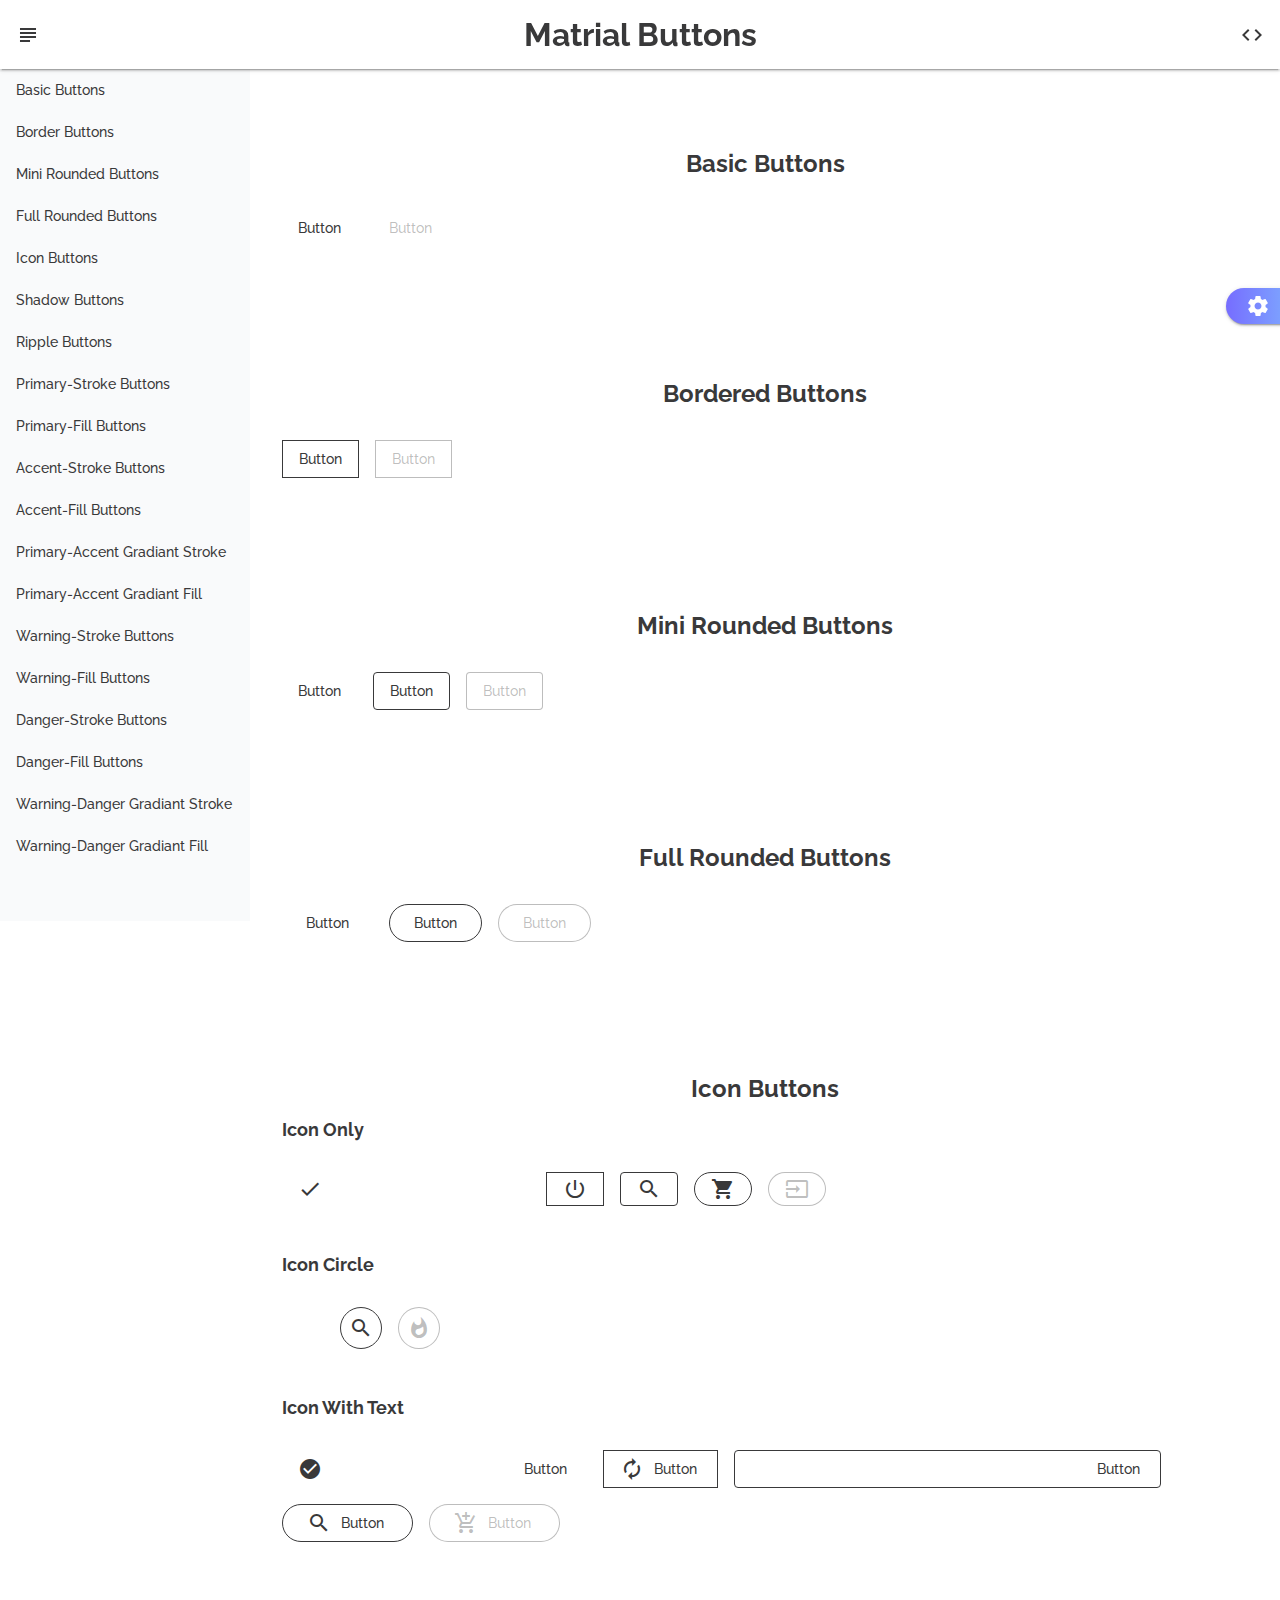
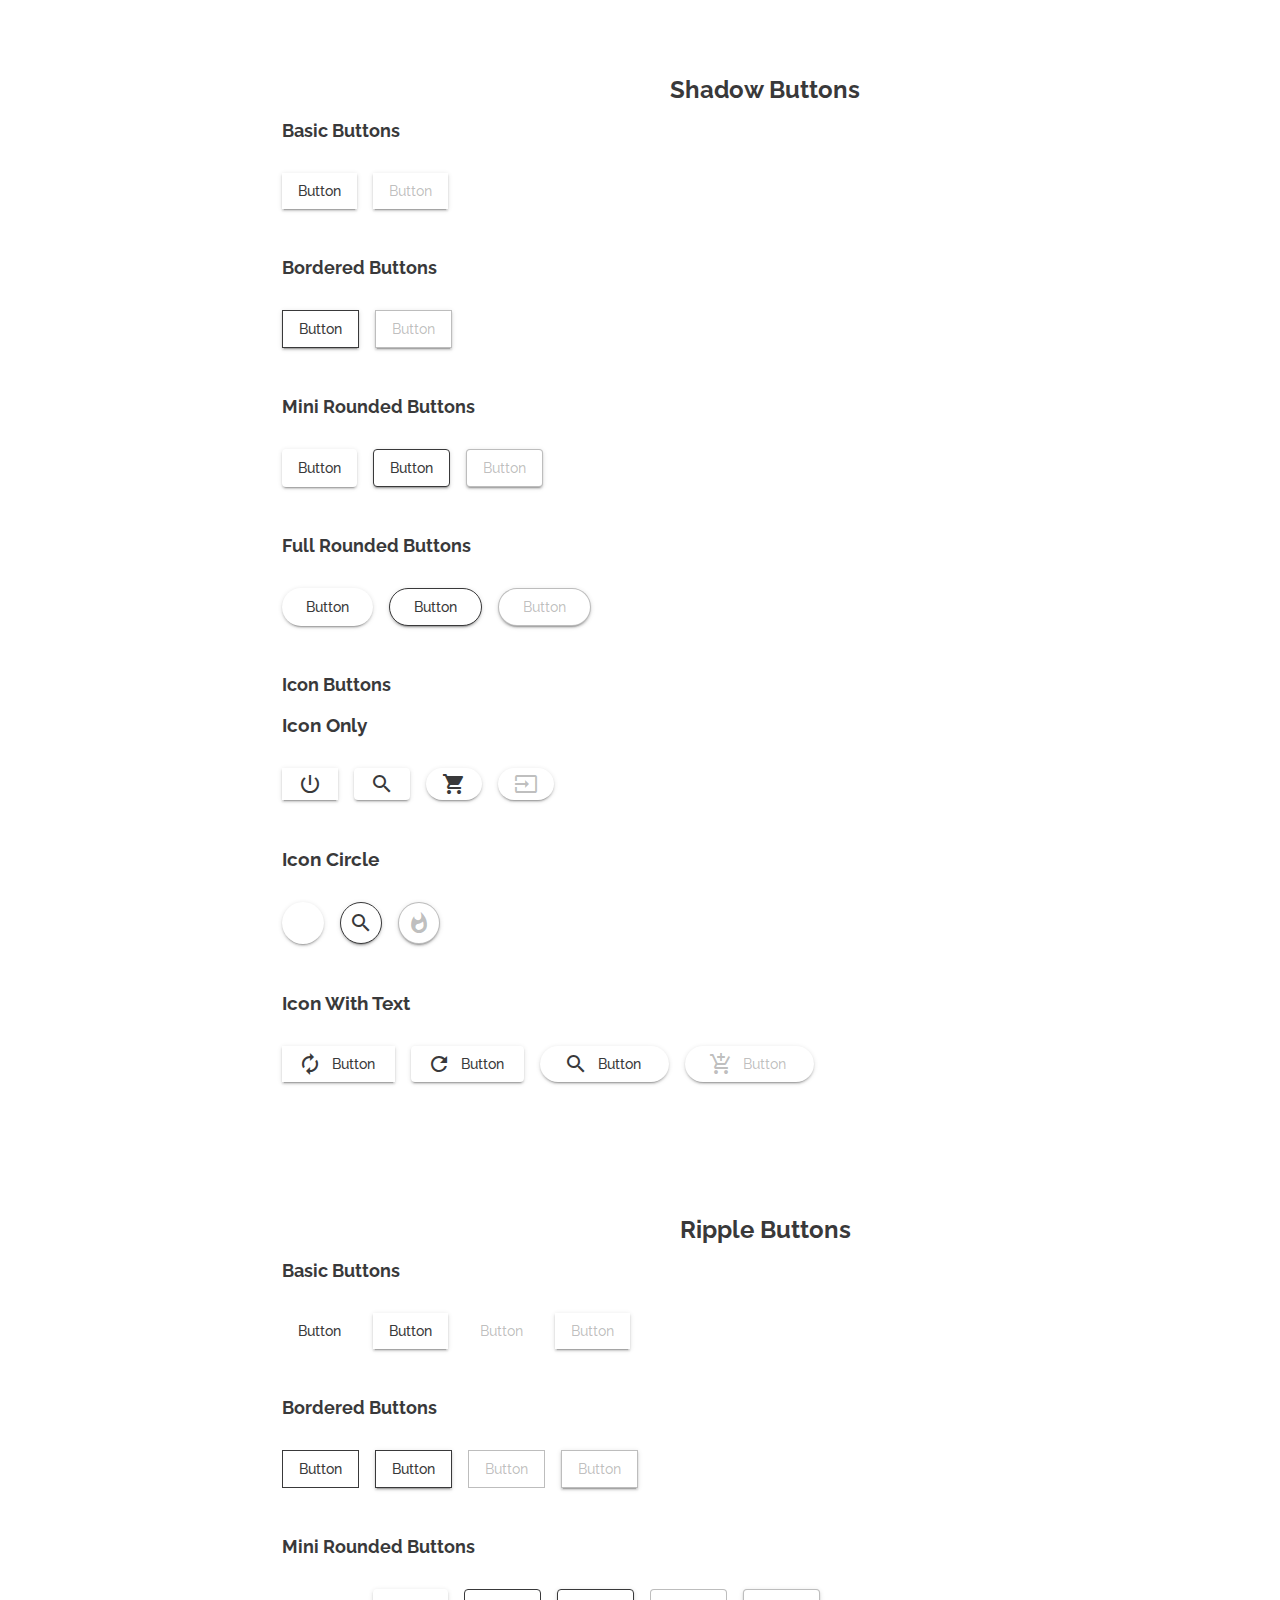
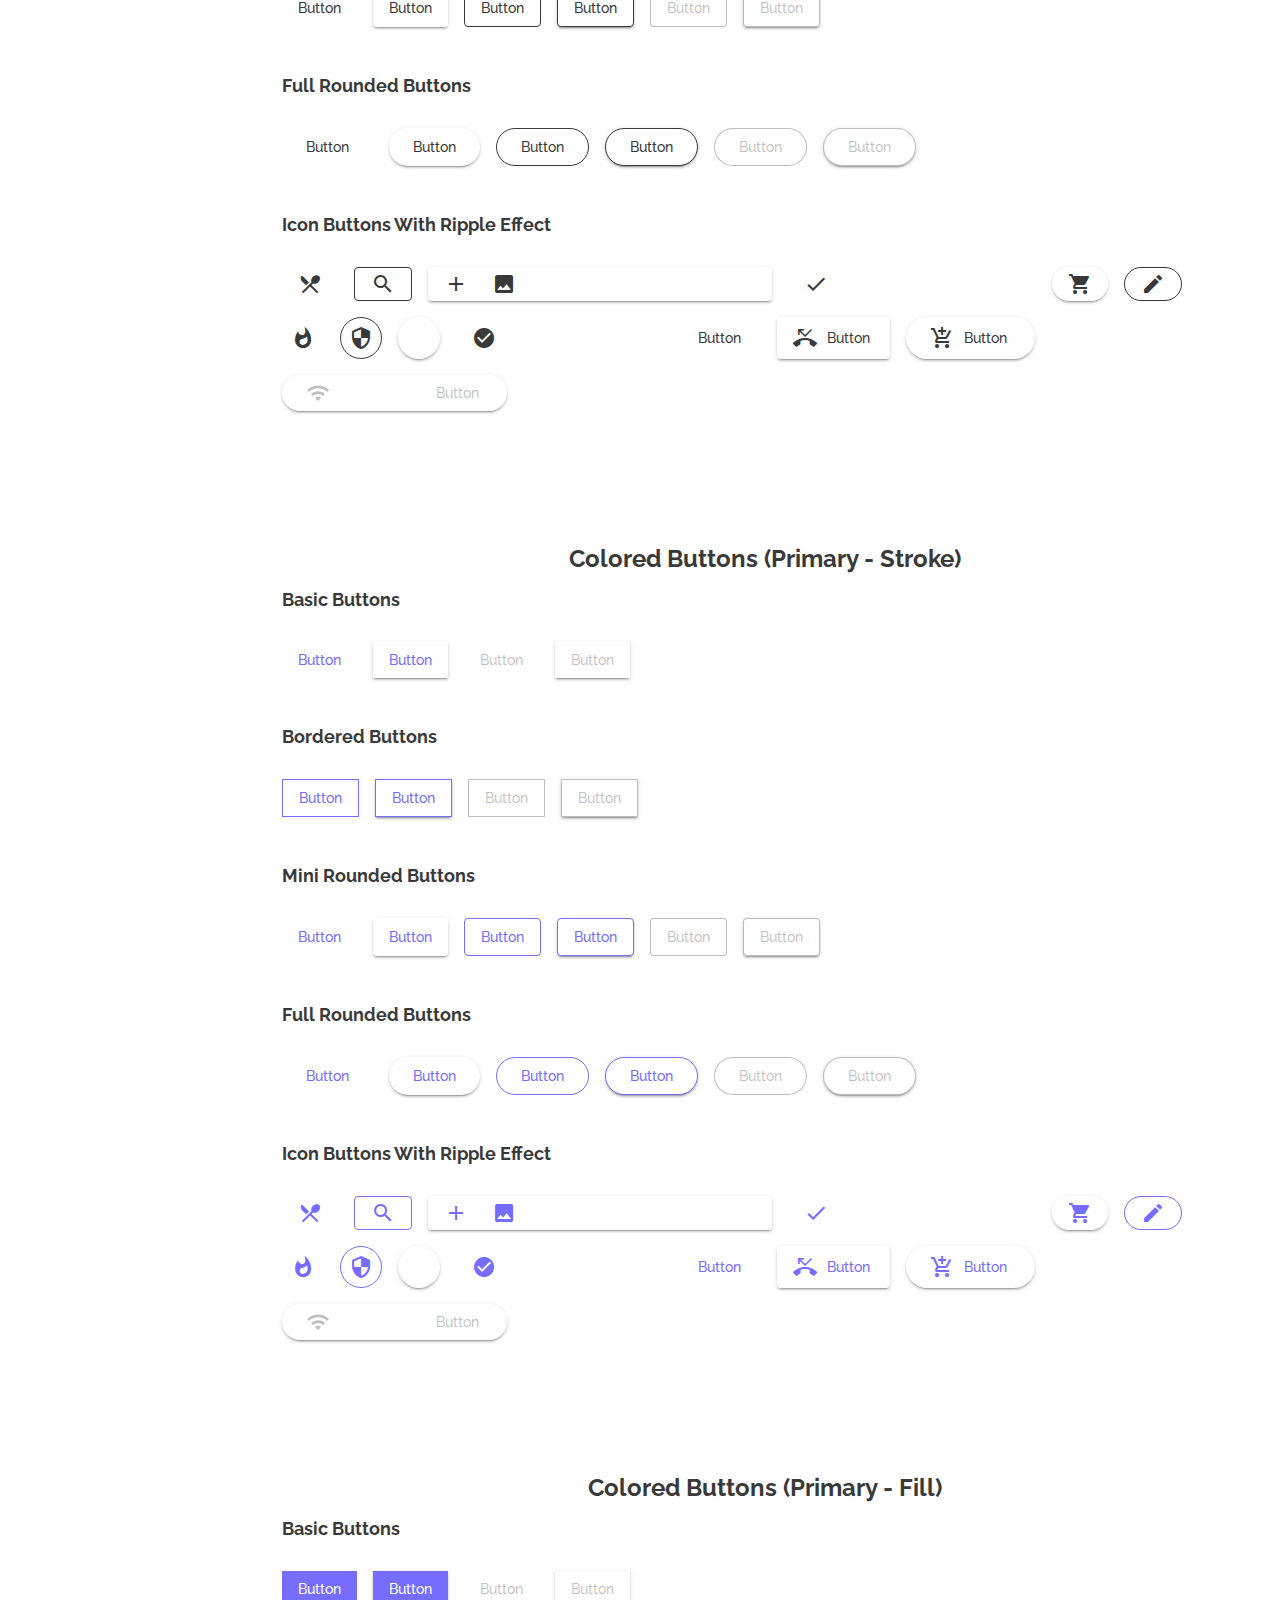
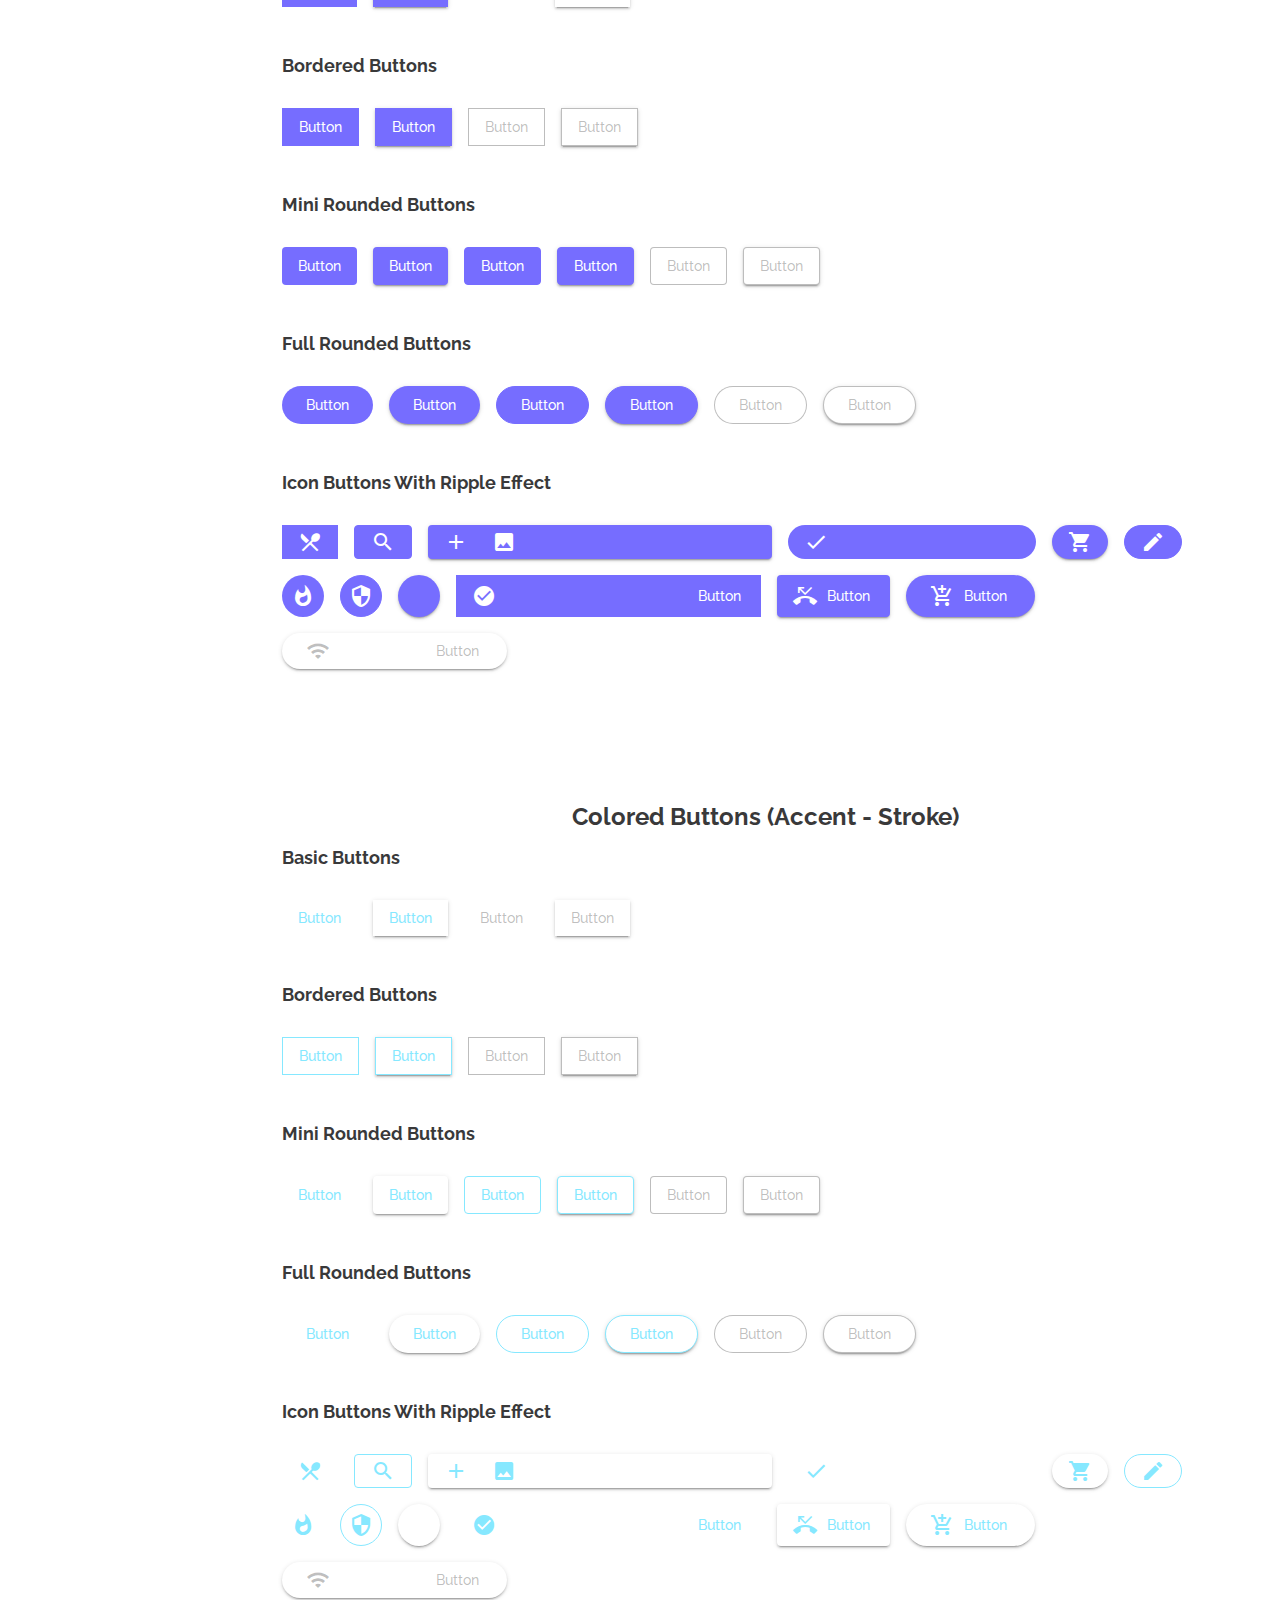
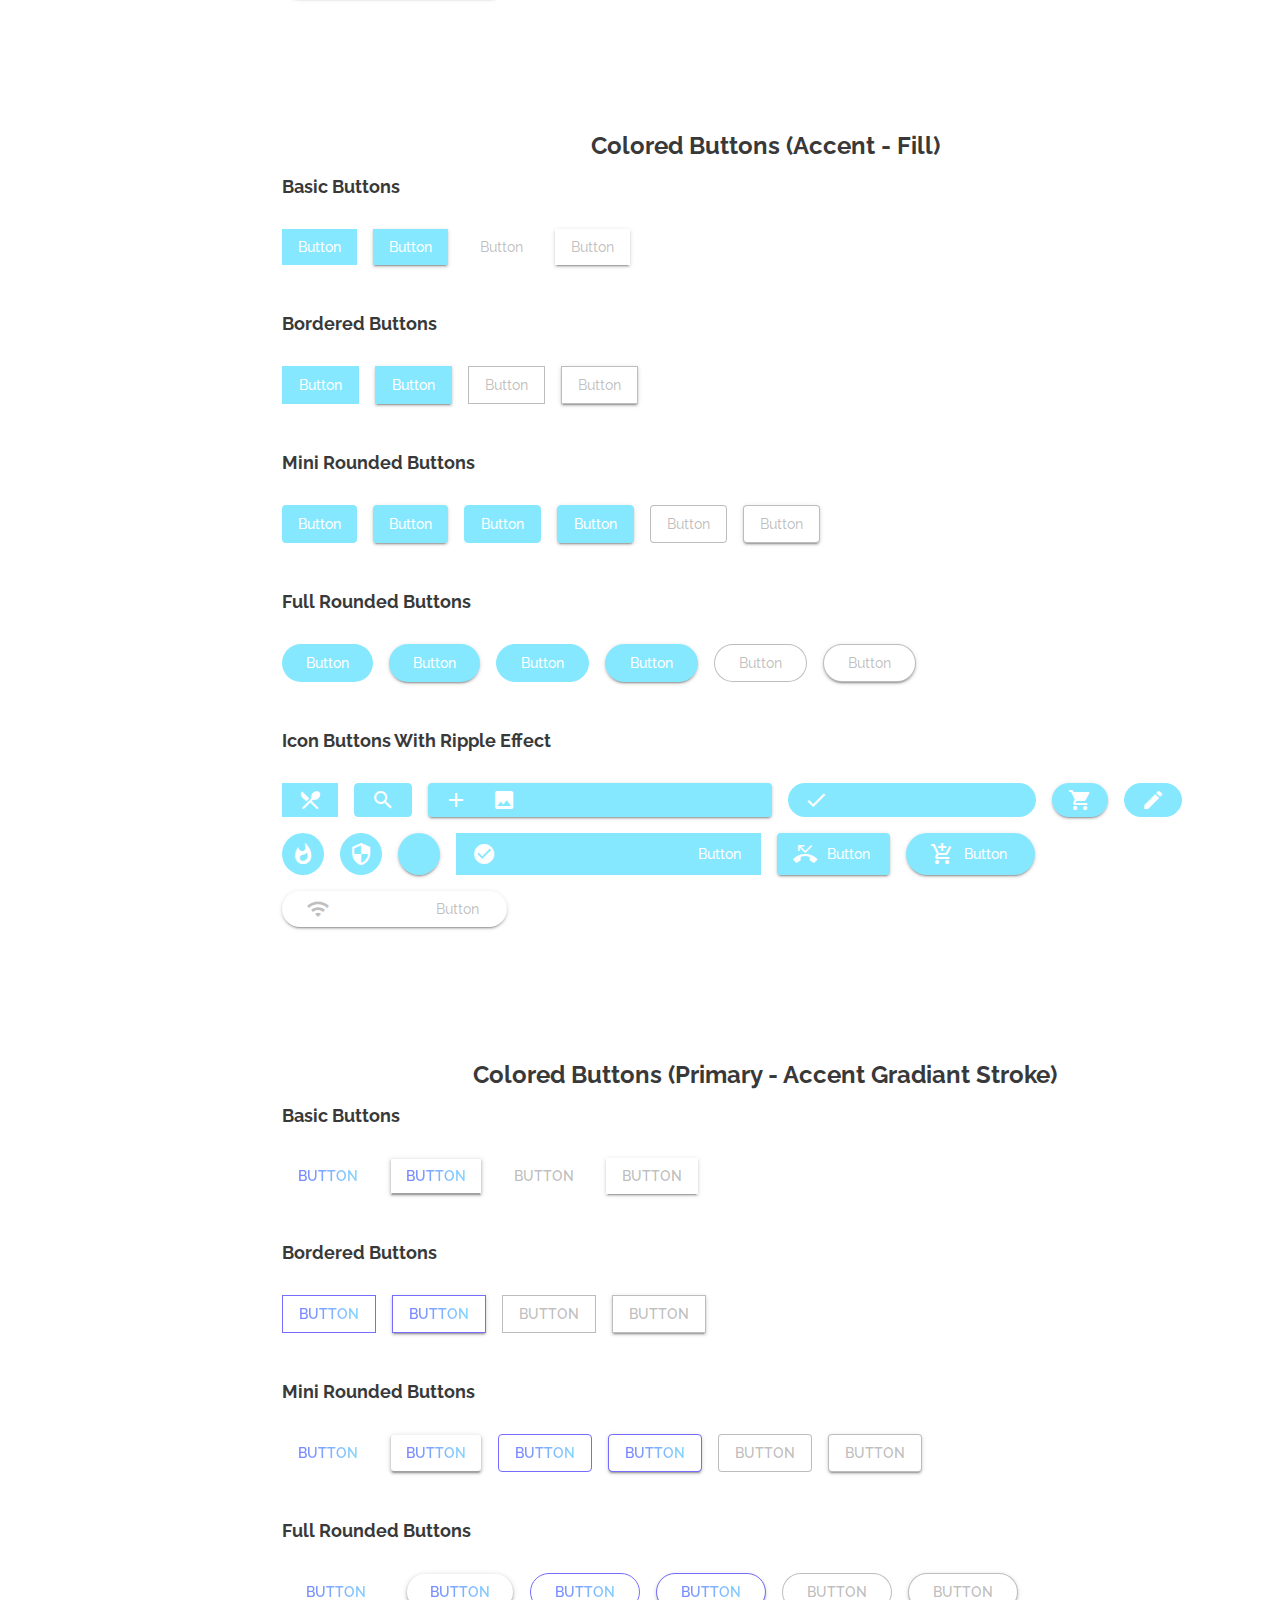
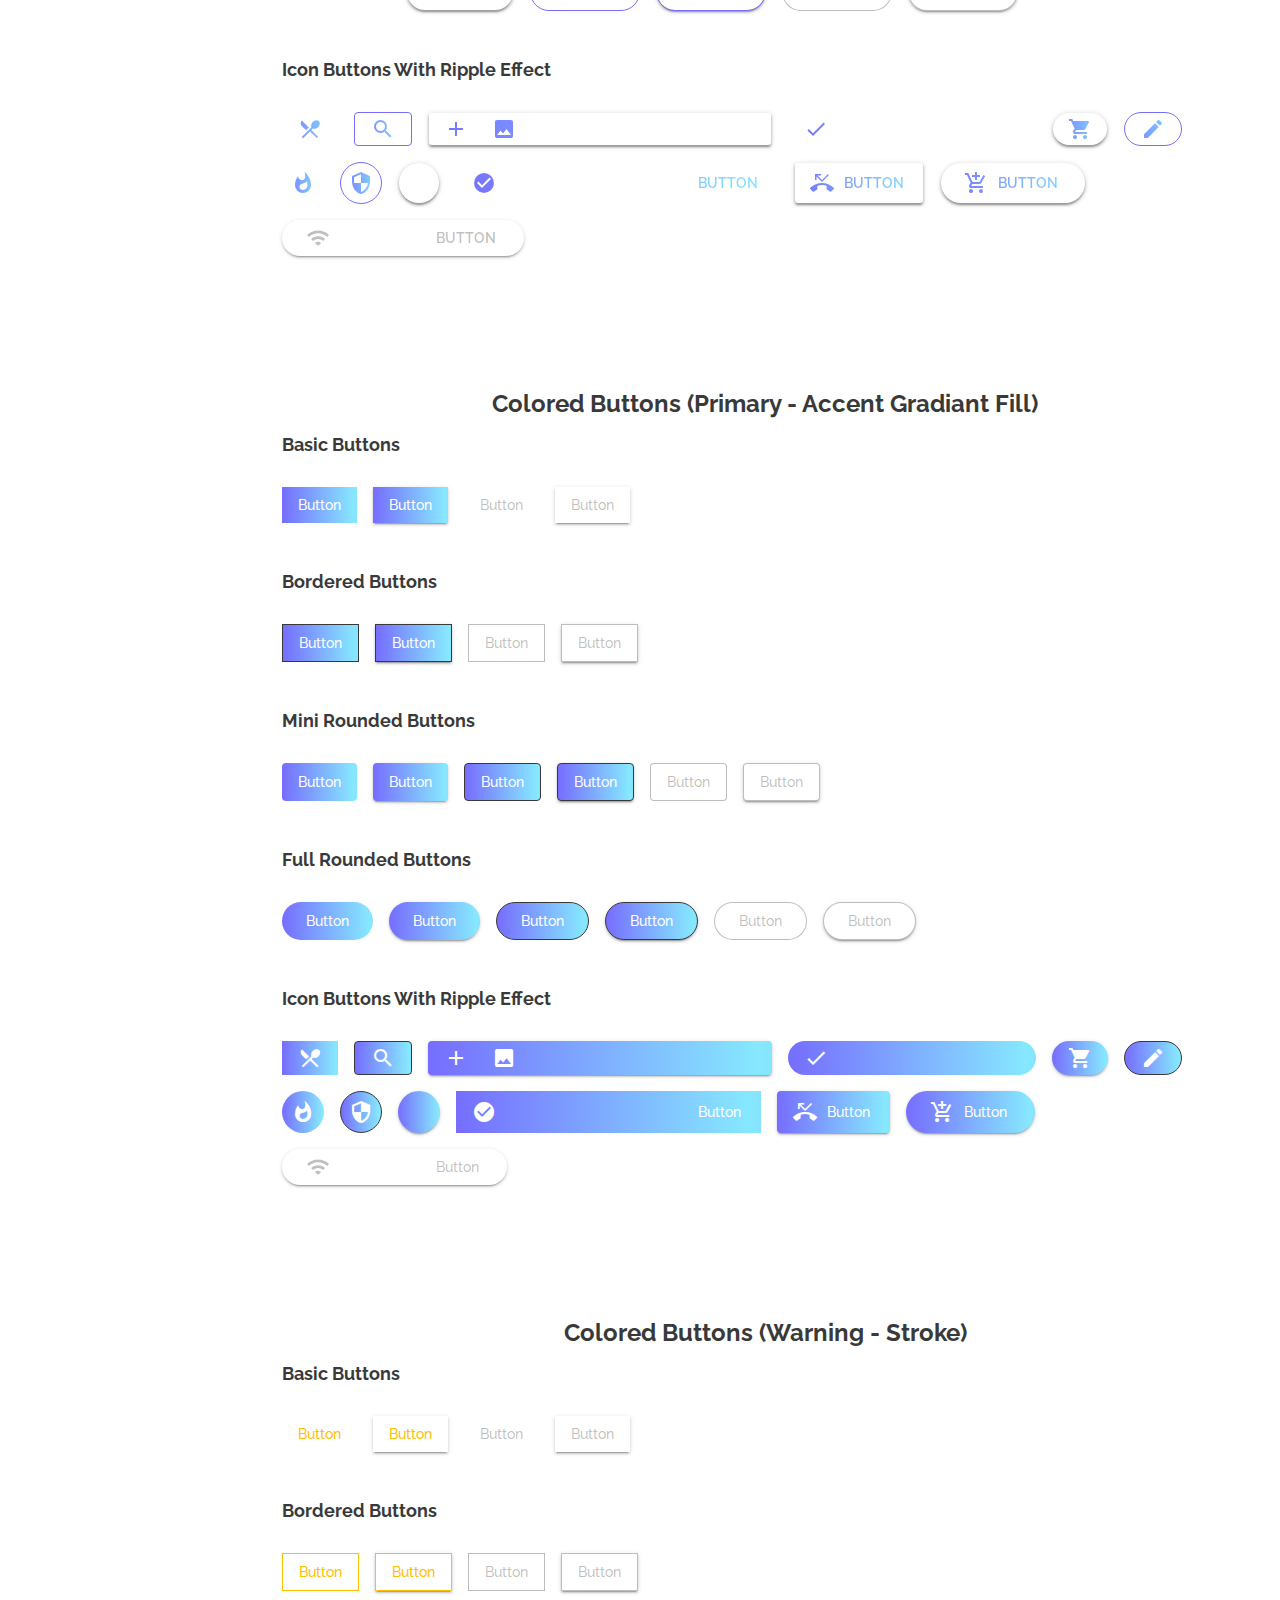
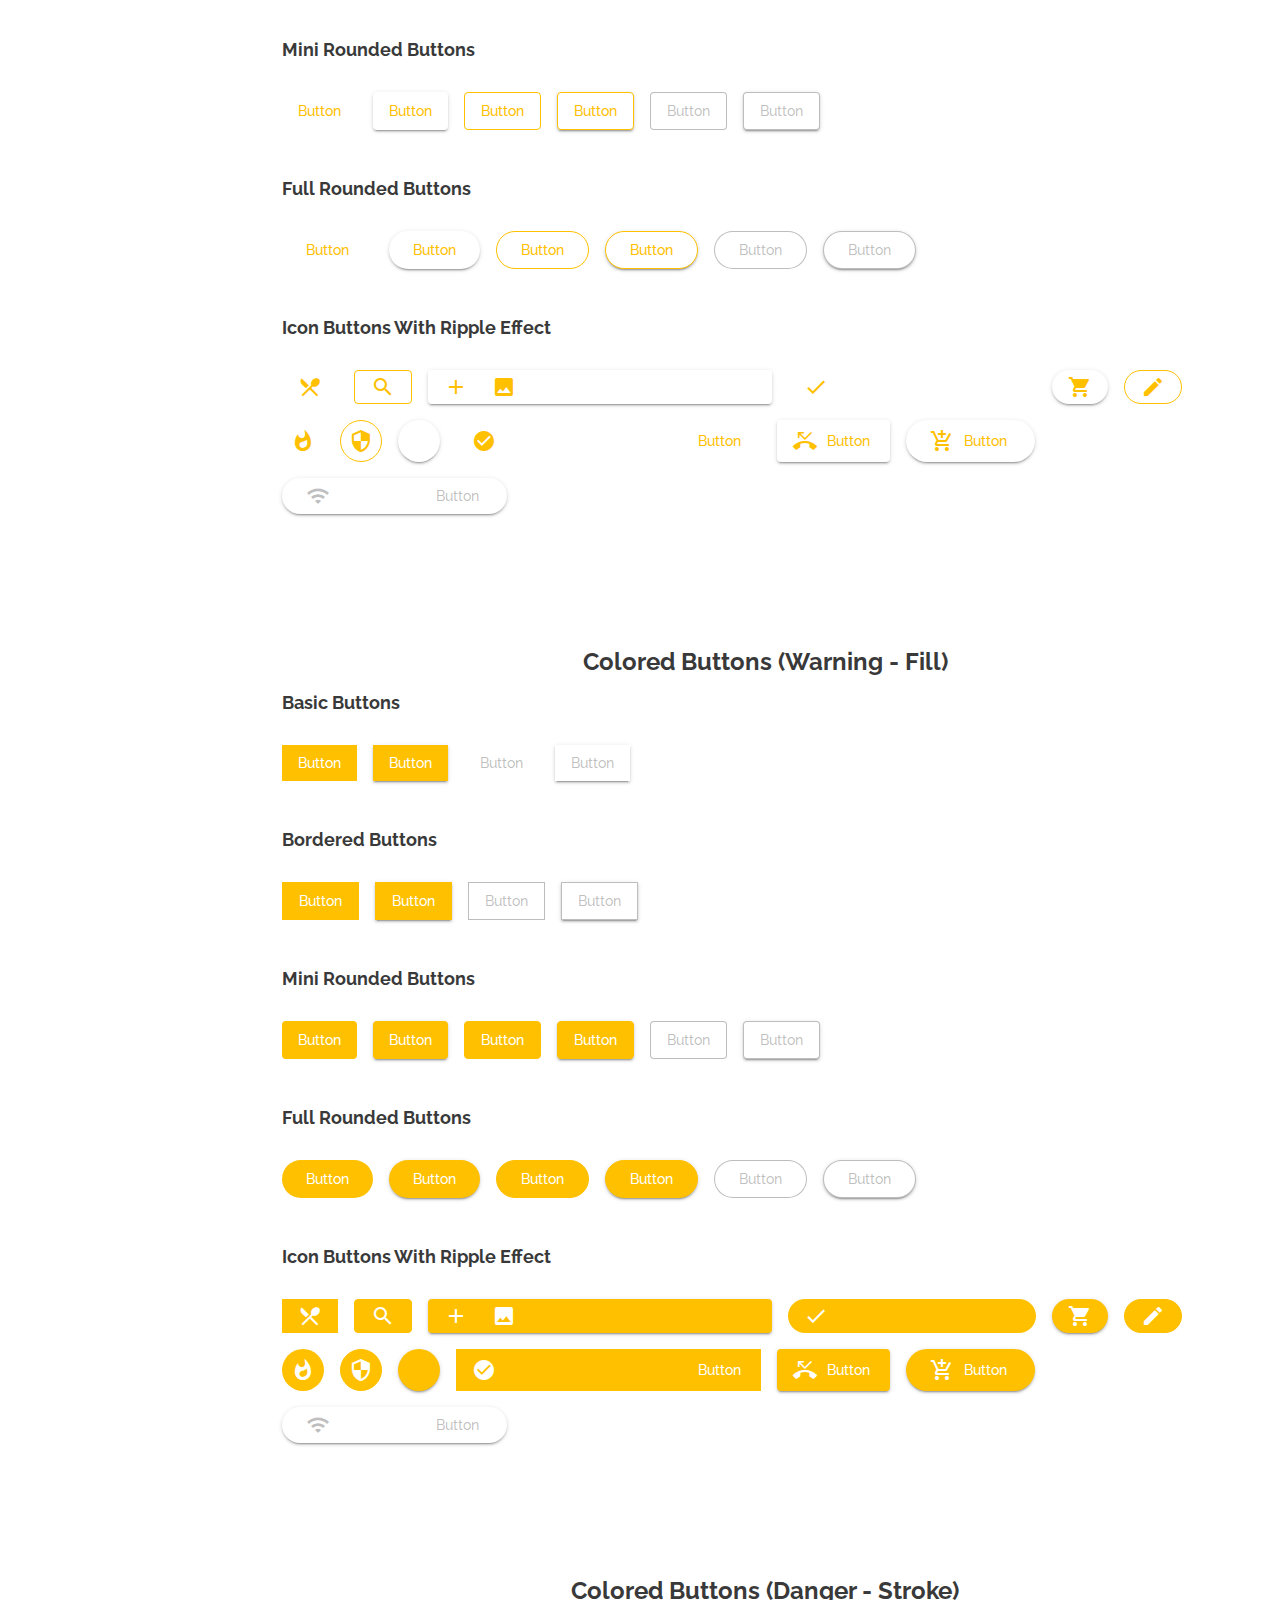
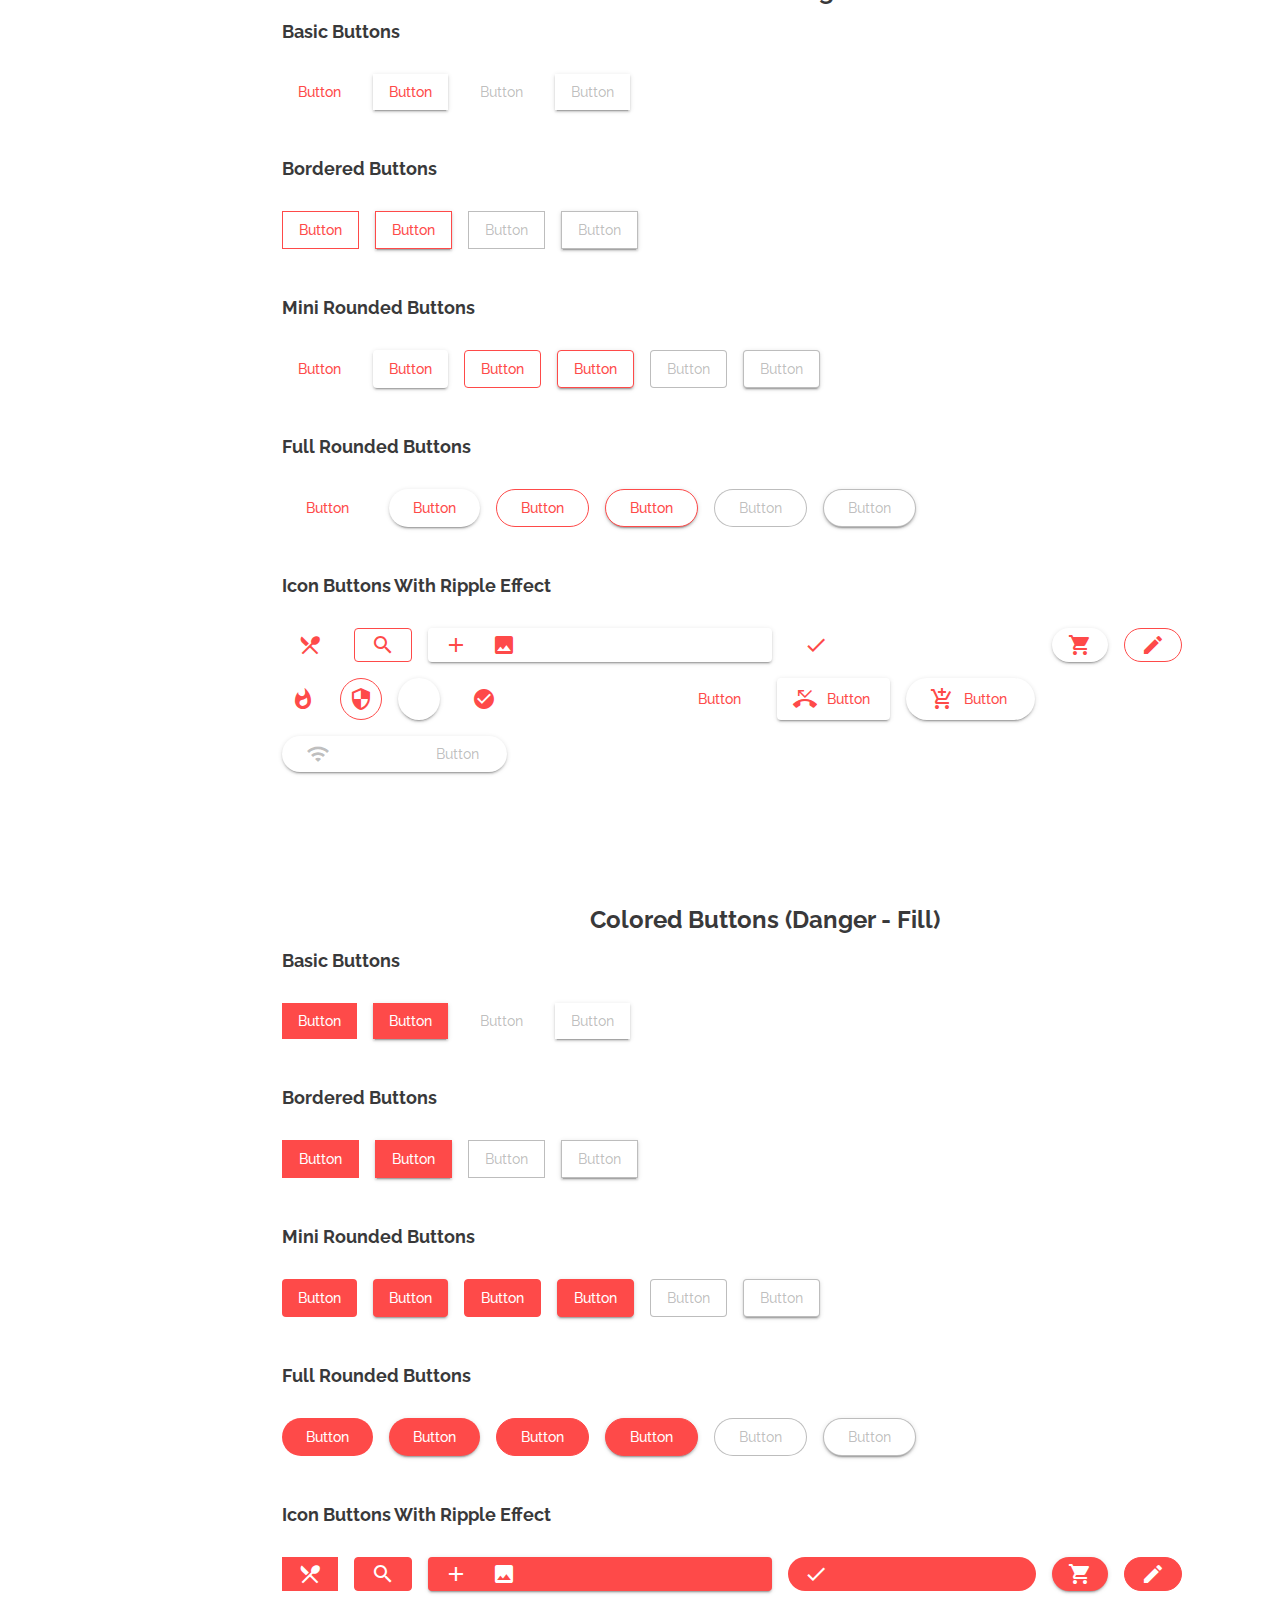
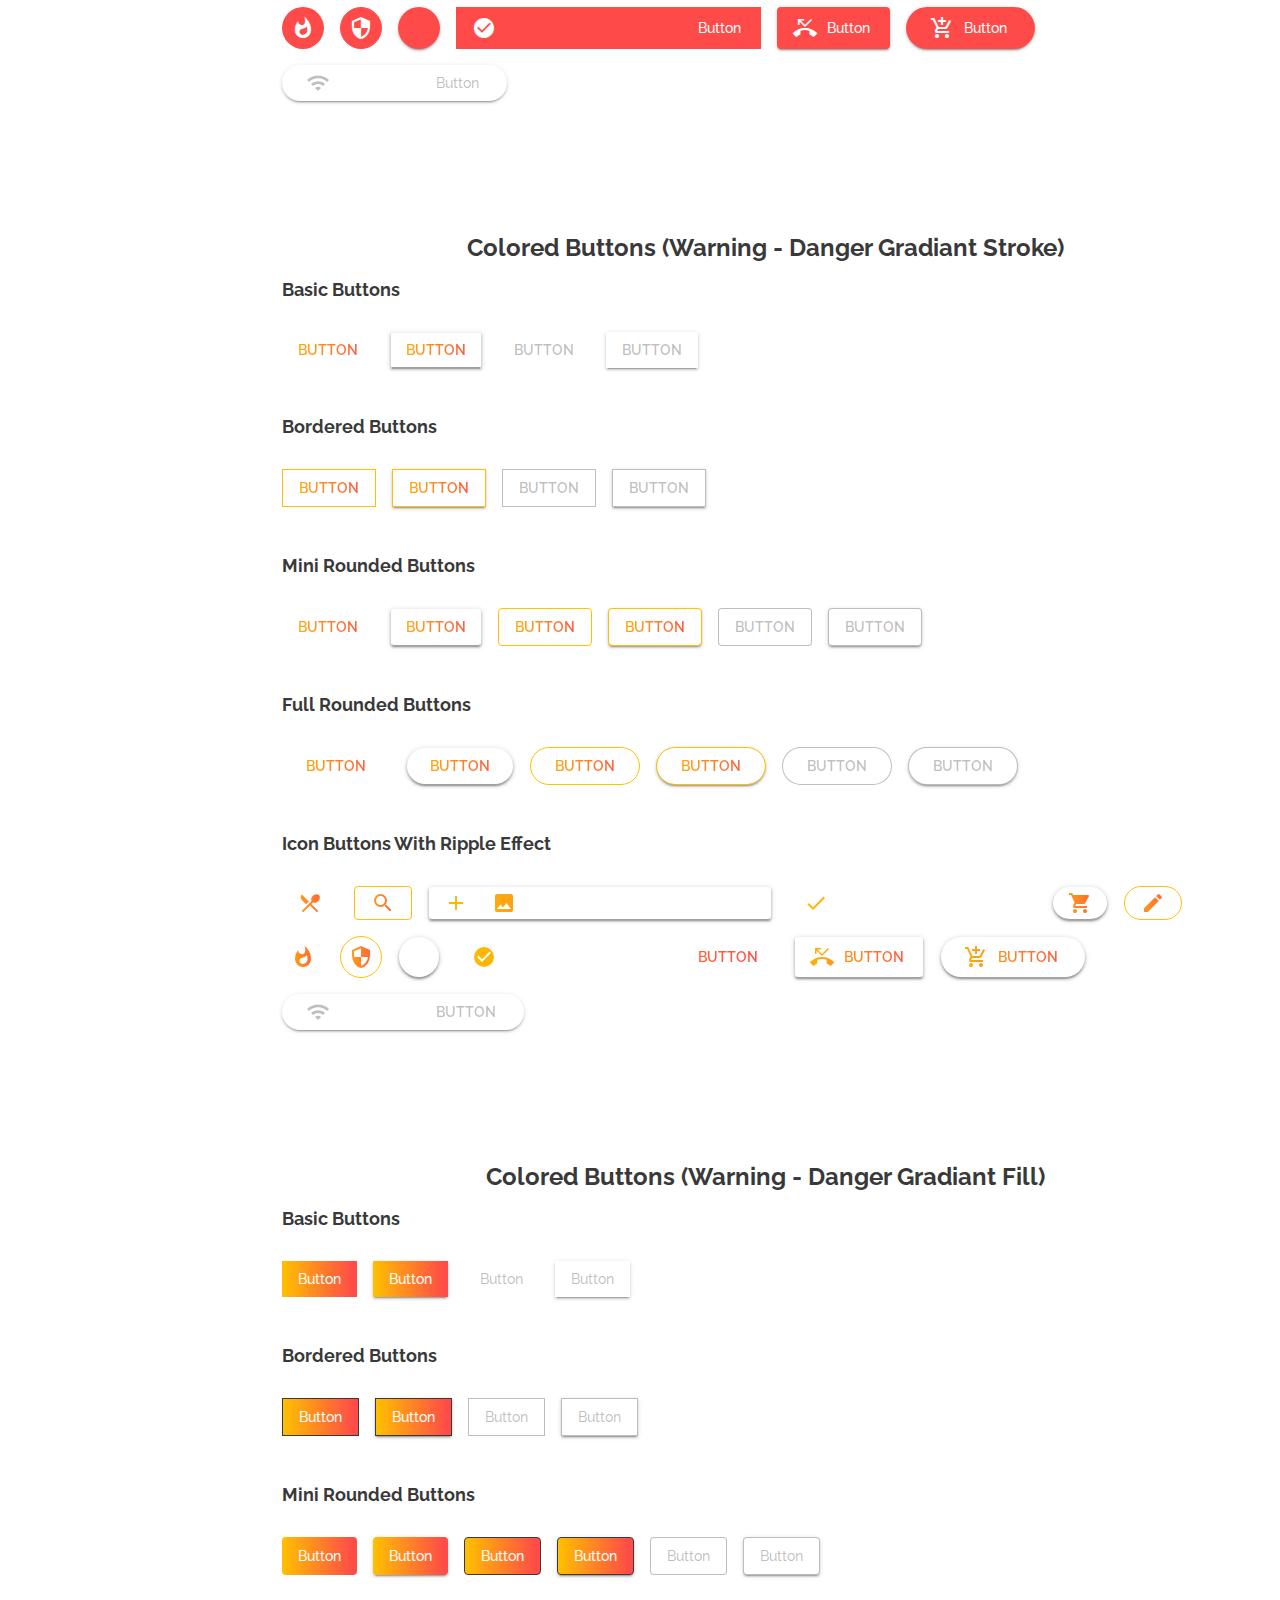
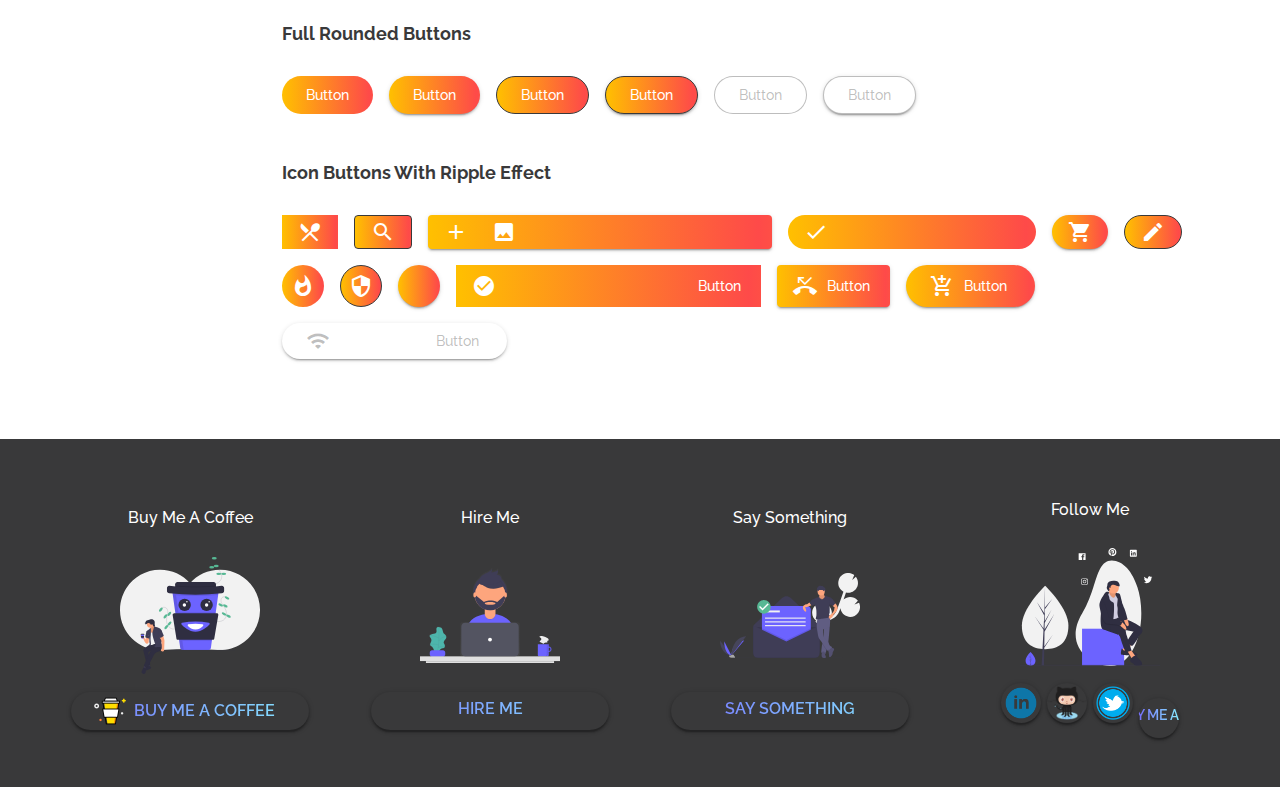
==== commit eb10f9f1: "footer container fixed" ====
--- a/index.html
+++ b/index.html
@@ -1727,54 +1727,60 @@
     <!-- Footer -->
     <footer class="footer">
 
-        <div class="buy-me-a-coffee">
-            <h2>Buy Me A Coffee</h2>
-            <div class="cover-img-container">
-                <img src="./assets/coffee.svg" alt="buy me a coffee" class="cover-svg">
-            </div>
-            <a class="mtrl-btn mtrl-full-round mtrl-shadow mtrl-primary-accent-gradiant-stroke mtrl-btn-ripple">
-                <img src="./assets/coffee_mug.png" alt="buy me a coffee"> &nbsp;&nbsp; Buy Me A Coffee
-            </a>
-        </div>
-
-        <div class="hire-me">
-            <h2>Hire Me</h2>
-            <div class="cover-img-container">
-                <img src="./assets/hire.svg" alt="buy me a coffee" class="cover-svg">
-            </div>
-            <a class="mtrl-btn mtrl-full-round mtrl-shadow mtrl-primary-accent-gradiant-stroke mtrl-btn-ripple">
-                Hire Me
-            </a>
-        </div>
-
-        <div class="say-something">
-            <h2>Say Something</h2>
-            <div class="cover-img-container">
-                <img src="./assets/message.svg" alt="buy me a coffee" class="cover-svg">
-            </div>
-            <a class="mtrl-btn mtrl-full-round mtrl-shadow mtrl-primary-accent-gradiant-stroke mtrl-btn-ripple">
-                Say Something
-            </a>
-        </div>
-
-        <div class="follow-me">
-            <h2>Follow Me</h2>
-            <div class="cover-img-container">
-                <img src="./assets/social.svg" alt="buy me a coffee" class="cover-svg">
-            </div>
-            <div>
-                <a class="mtrl-btn mtrl-icon-circle mtrl-shadow mtrl-btn-ripple mtrl-primary-accent-gradiant-stroke" href="https://www.linkedin.com/in/abdunnahid/" target="_blank">
-                    <img src="./assets/linkedin.png" alt="buy me a coffee">
+        <div class="footer-container">
+            <div class="buy-me-a-coffee footer-section">
+                <h2>Buy Me A Coffee</h2>
+                <div class="cover-img-container">
+                    <img src="./assets/coffee.svg" alt="buy me a coffee" class="cover-svg">
+                </div>
+                <a class="mtrl-btn mtrl-full-round mtrl-shadow mtrl-primary-accent-gradiant-stroke mtrl-btn-ripple">
+                    <img src="./assets/coffee_mug.png" alt="buy me a coffee"> &nbsp; Buy Me A Coffee
                 </a>
-                <a class="mtrl-btn mtrl-icon-circle mtrl-shadow mtrl-btn-ripple mtrl-primary-accent-gradiant-stroke">
-                    <img src="./assets/github.png" alt="buy me a coffee">
+            </div>
+
+            <div class="hire-me footer-section">
+                <h2>Hire Me</h2>
+                <div class="cover-img-container">
+                    <img src="./assets/hire.svg" alt="buy me a coffee" class="cover-svg">
+                </div>
+                <a class="mtrl-btn mtrl-full-round mtrl-shadow mtrl-primary-accent-gradiant-stroke mtrl-btn-ripple">
+                    Hire Me
                 </a>
-                <a class="mtrl-btn mtrl-icon-circle mtrl-shadow mtrl-btn-ripple mtrl-primary-accent-gradiant-stroke">
-                    <img src="./assets/twitter.png" alt="buy me a coffee">
+            </div>
+
+            <div class="say-something footer-section">
+                <h2>Say Something</h2>
+                <div class="cover-img-container">
+                    <img src="./assets/message.svg" alt="buy me a coffee" class="cover-svg">
+                </div>
+                <a class="mtrl-btn mtrl-full-round mtrl-shadow mtrl-primary-accent-gradiant-stroke mtrl-btn-ripple">
+                    Say Something
                 </a>
-                <a class="mtrl-btn mtrl-icon-circle mtrl-shadow mtrl-btn-ripple mtrl-primary-accent-gradiant-stroke">
-                    <img src="./assets/instagram.png" alt="buy me a coffee">
-                </a>
+            </div>
+
+            <div class="follow-me footer-section">
+                <h2>Follow Me</h2>
+                <div class="cover-img-container">
+                    <img src="./assets/social.svg" alt="buy me a coffee" class="cover-svg">
+                </div>
+                <div>
+                    <a class="mtrl-btn mtrl-icon-circle mtrl-shadow mtrl-btn-ripple mtrl-primary-accent-gradiant-stroke"
+                        href="https://www.linkedin.com/in/abdunnahid/" target="_blank">
+                        <img src="./assets/linkedin.png" alt="buy me a coffee">
+                    </a>
+                    <a
+                        class="mtrl-btn mtrl-icon-circle mtrl-shadow mtrl-btn-ripple mtrl-primary-accent-gradiant-stroke">
+                        <img src="./assets/github.png" alt="buy me a coffee">
+                    </a>
+                    <a
+                        class="mtrl-btn mtrl-icon-circle mtrl-shadow mtrl-btn-ripple mtrl-primary-accent-gradiant-stroke">
+                        <img src="./assets/twitter.png" alt="buy me a coffee">
+                    </a>
+                    <a
+                        class="mtrl-btn mtrl-icon-circle mtrl-shadow mtrl-btn-ripple mtrl-primary-accent-gradiant-stroke">
+                        <img src="./assets/instagram.png" alt="buy me a coffee">
+                    </a>
+                </div>
             </div>
         </div>
 
--- a/layout.css
+++ b/layout.css
@@ -317,14 +317,18 @@
 
 .footer {
     background-color: #39393A;
+}
+.footer .footer-container {
+    max-width: 1200px;
+    margin: 0 auto;
     display: flex;
     justify-content: space-around;
     flex-wrap: wrap;
     padding: 2rem;
 }
 
-.footer>div {
-    min-width: 190px;
+.footer .footer-container>div {
+    min-width: 220px;
     width: 20%;
     max-width: 250px;
     margin: 1rem;
@@ -340,36 +344,30 @@
     color: #fff;
 }
 
-.footer>div a {
+.footer .footer-container>div:not(:last-child) a {
     height: 40px;
     width: 100%;
     font-weight: 600;
     font-size: 1rem;
 }
-.footer>div a img {
+.footer .footer-container>div a img {
     height: 100%;
     width: auto;
 }
 
-.footer>div .cover-img-container {
+.footer .footer-container>div .cover-img-container {
     height: 150px;
     display: flex;
     justify-content: center;
     align-items: center;
 }
 
-.footer>div .cover-img-container .cover-svg {
+.footer .footer-container>div .cover-img-container .cover-svg {
     height: auto;
     min-width: 120px;
     width: 70%;
     max-width: 200px;
 }
-
-.footer .buy-me-a-coffee {
-    /* background-color: antiquewhite; */
-}
-
-.footer .buy-me-a-coffee img {}
 
 .footer .hire-me a,
 .footer .say-something a
@@ -377,15 +375,3 @@
     text-align: center;
     display: inline-block;
 }
-
-.footer .hire-me img {}
-
-.say-something {
-    /* background-color: rgb(83, 61, 61); */
-
-}
-
-.follow-me {
-    /* background-color: rgb(255, 189, 189); */
-
-}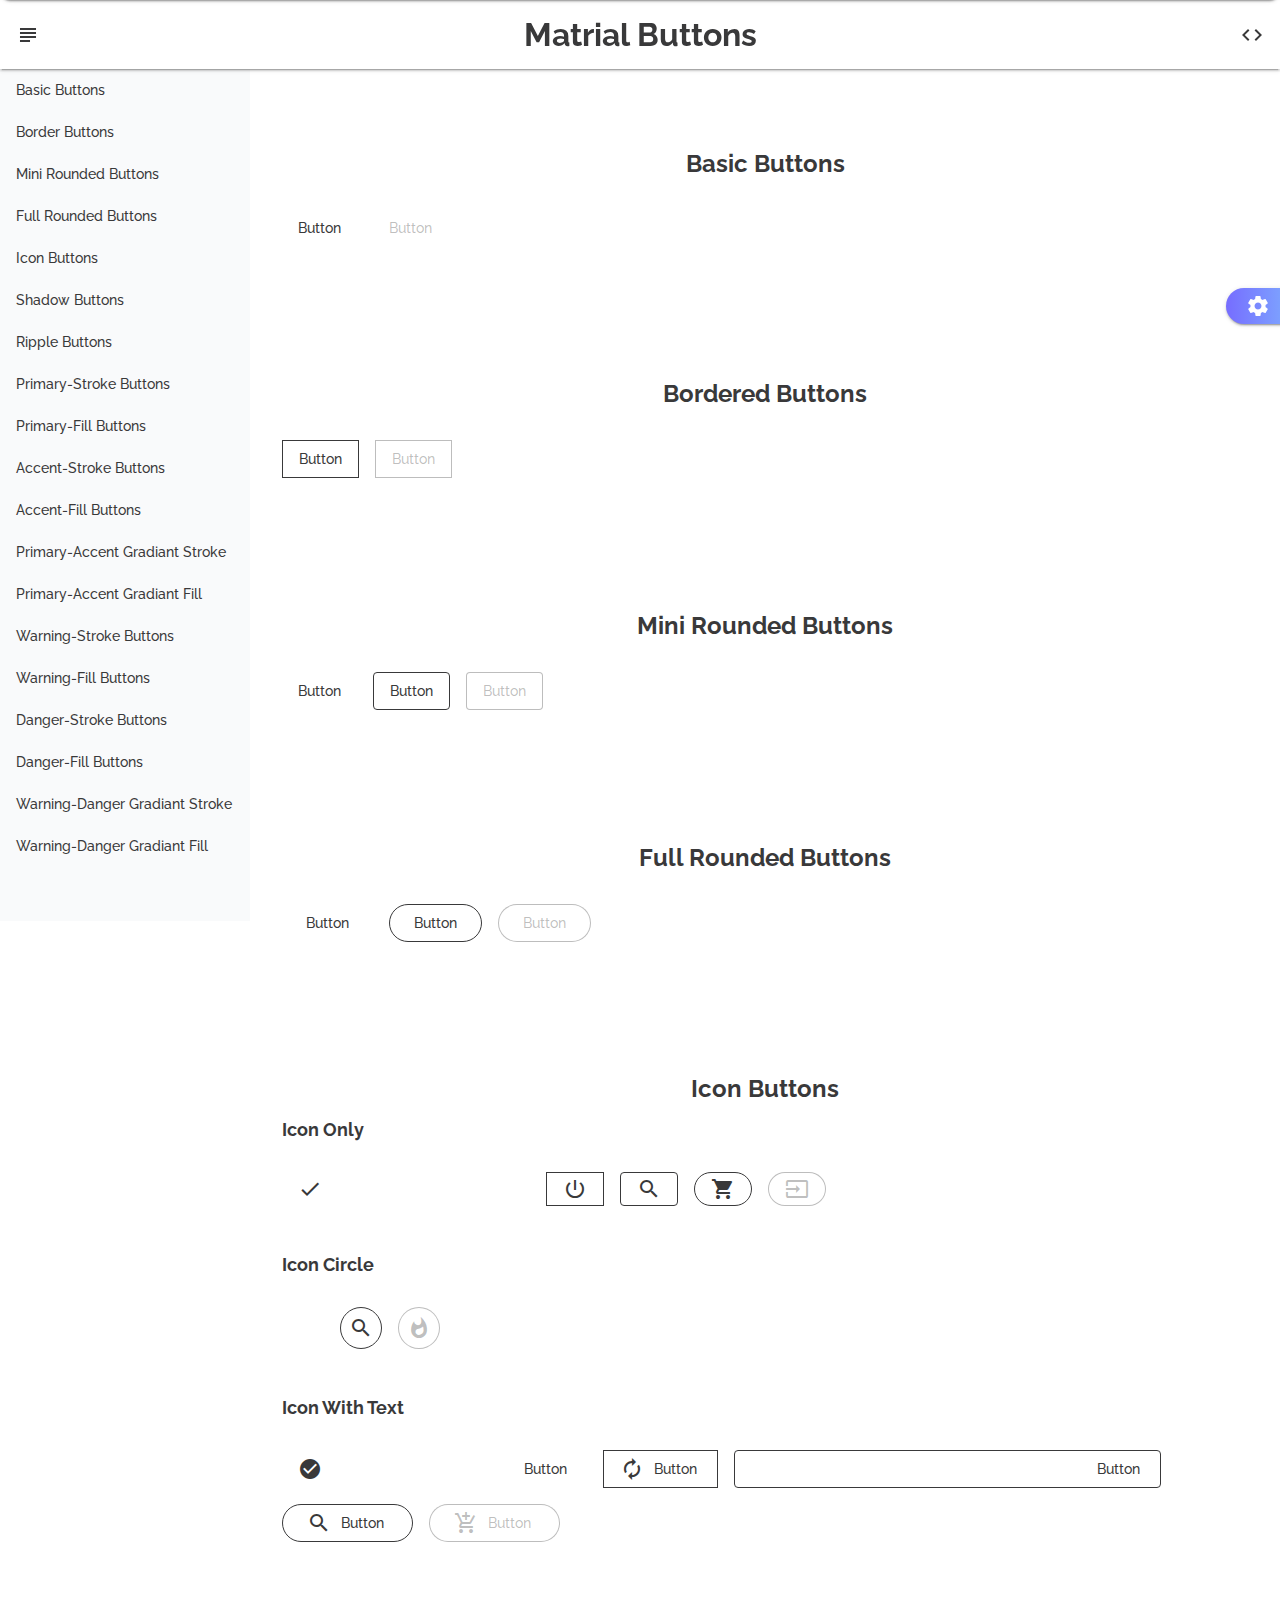
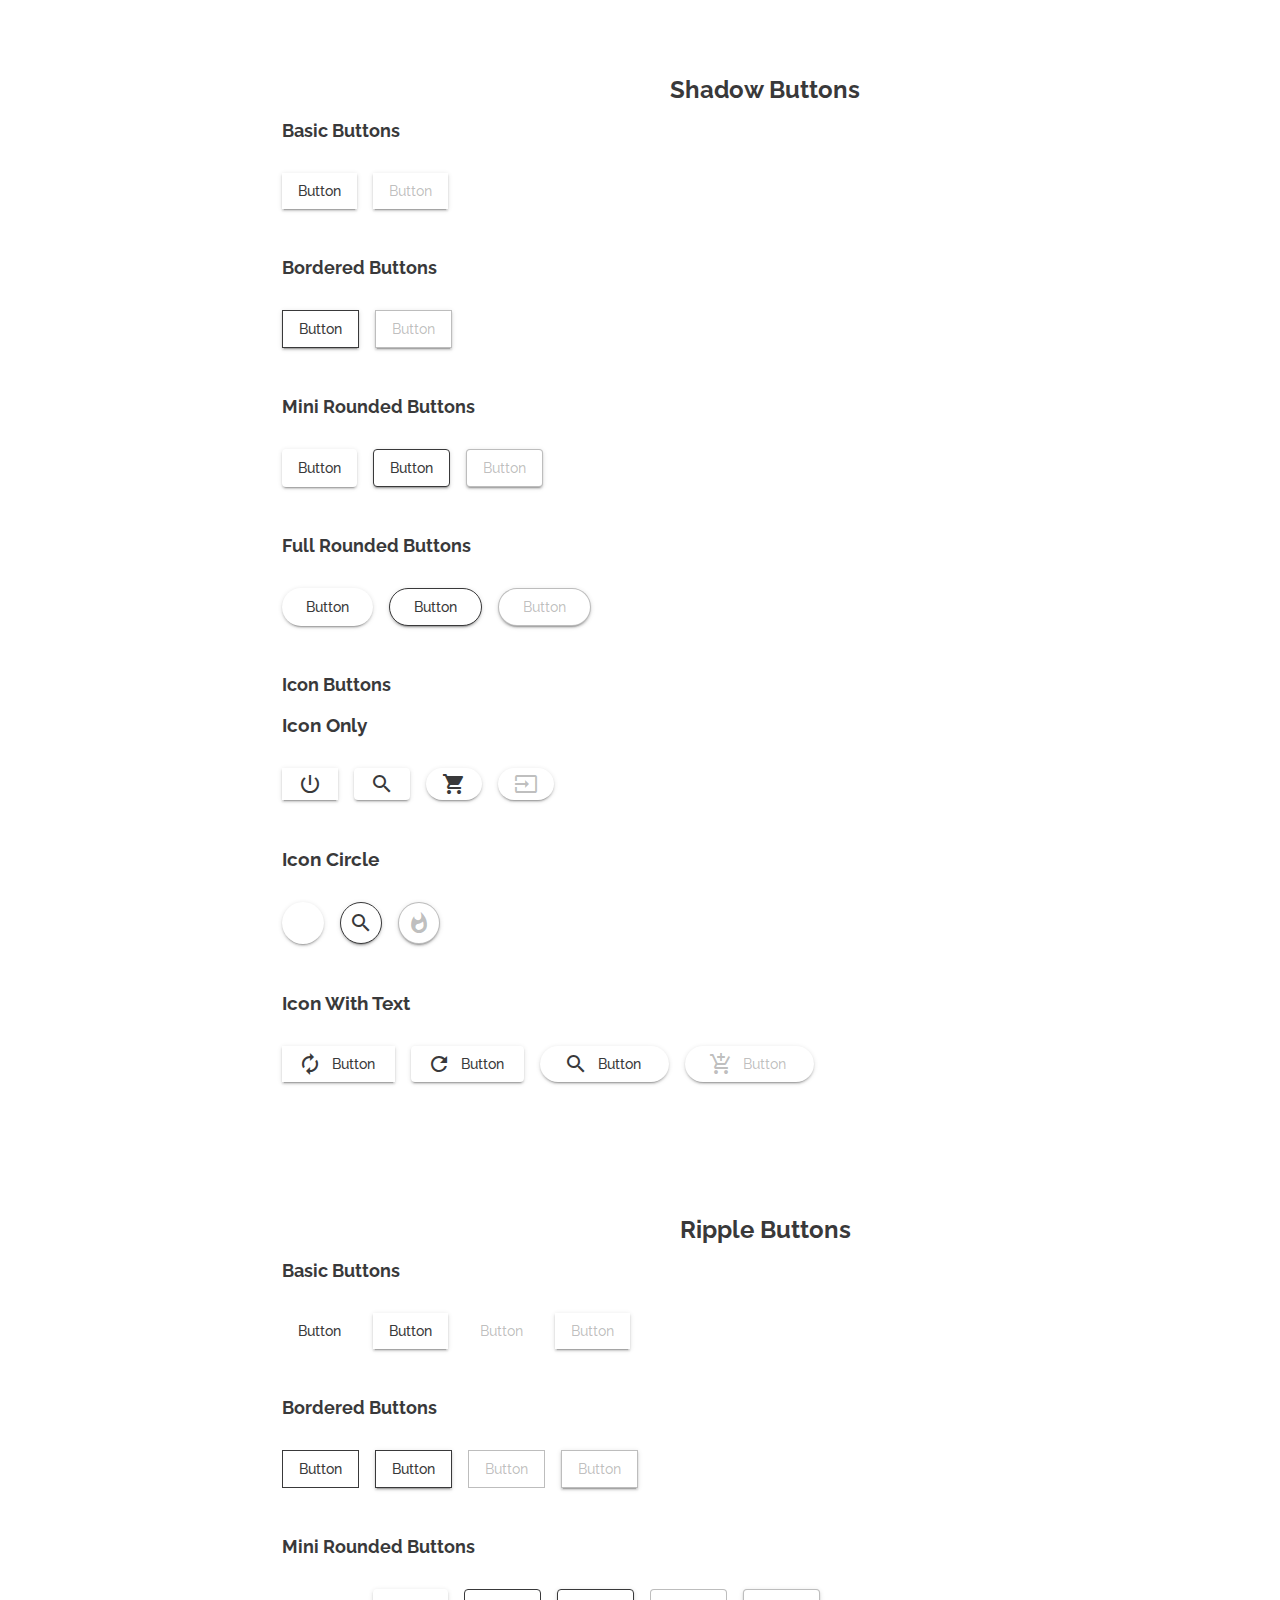
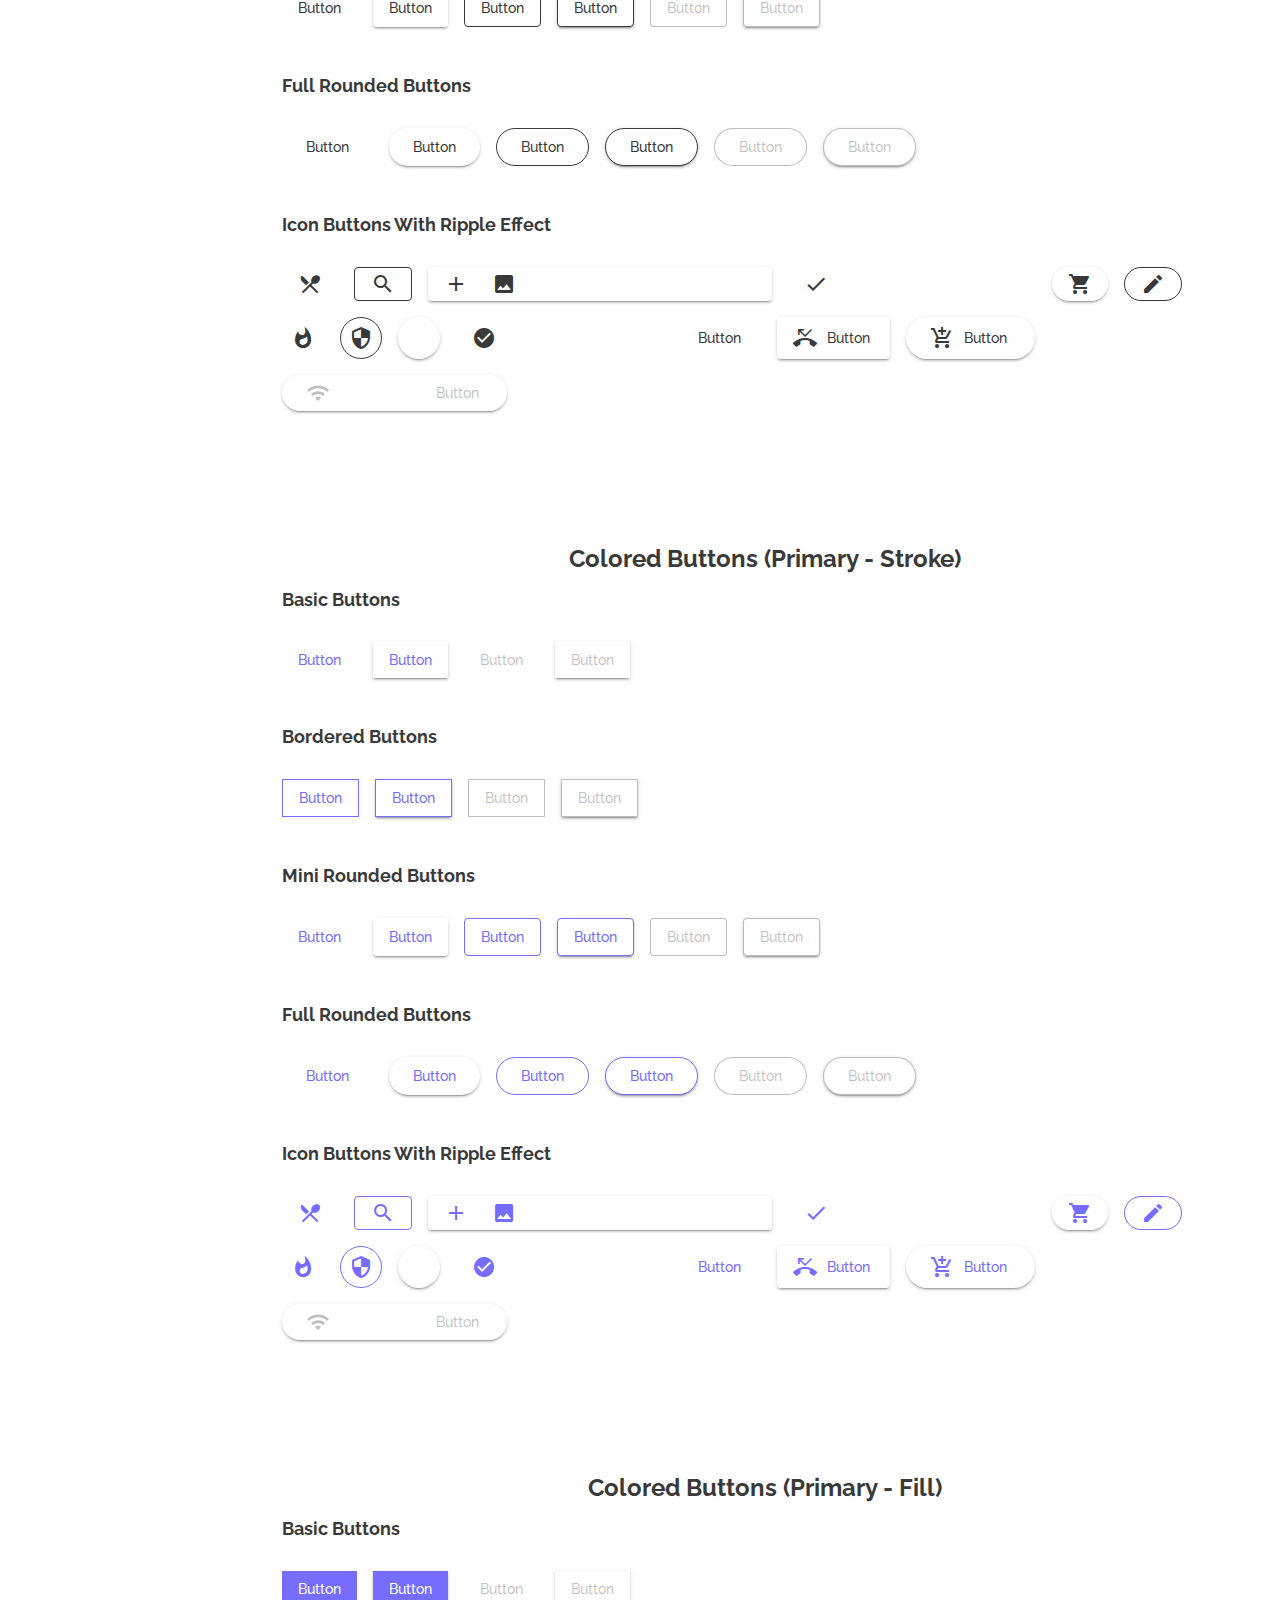
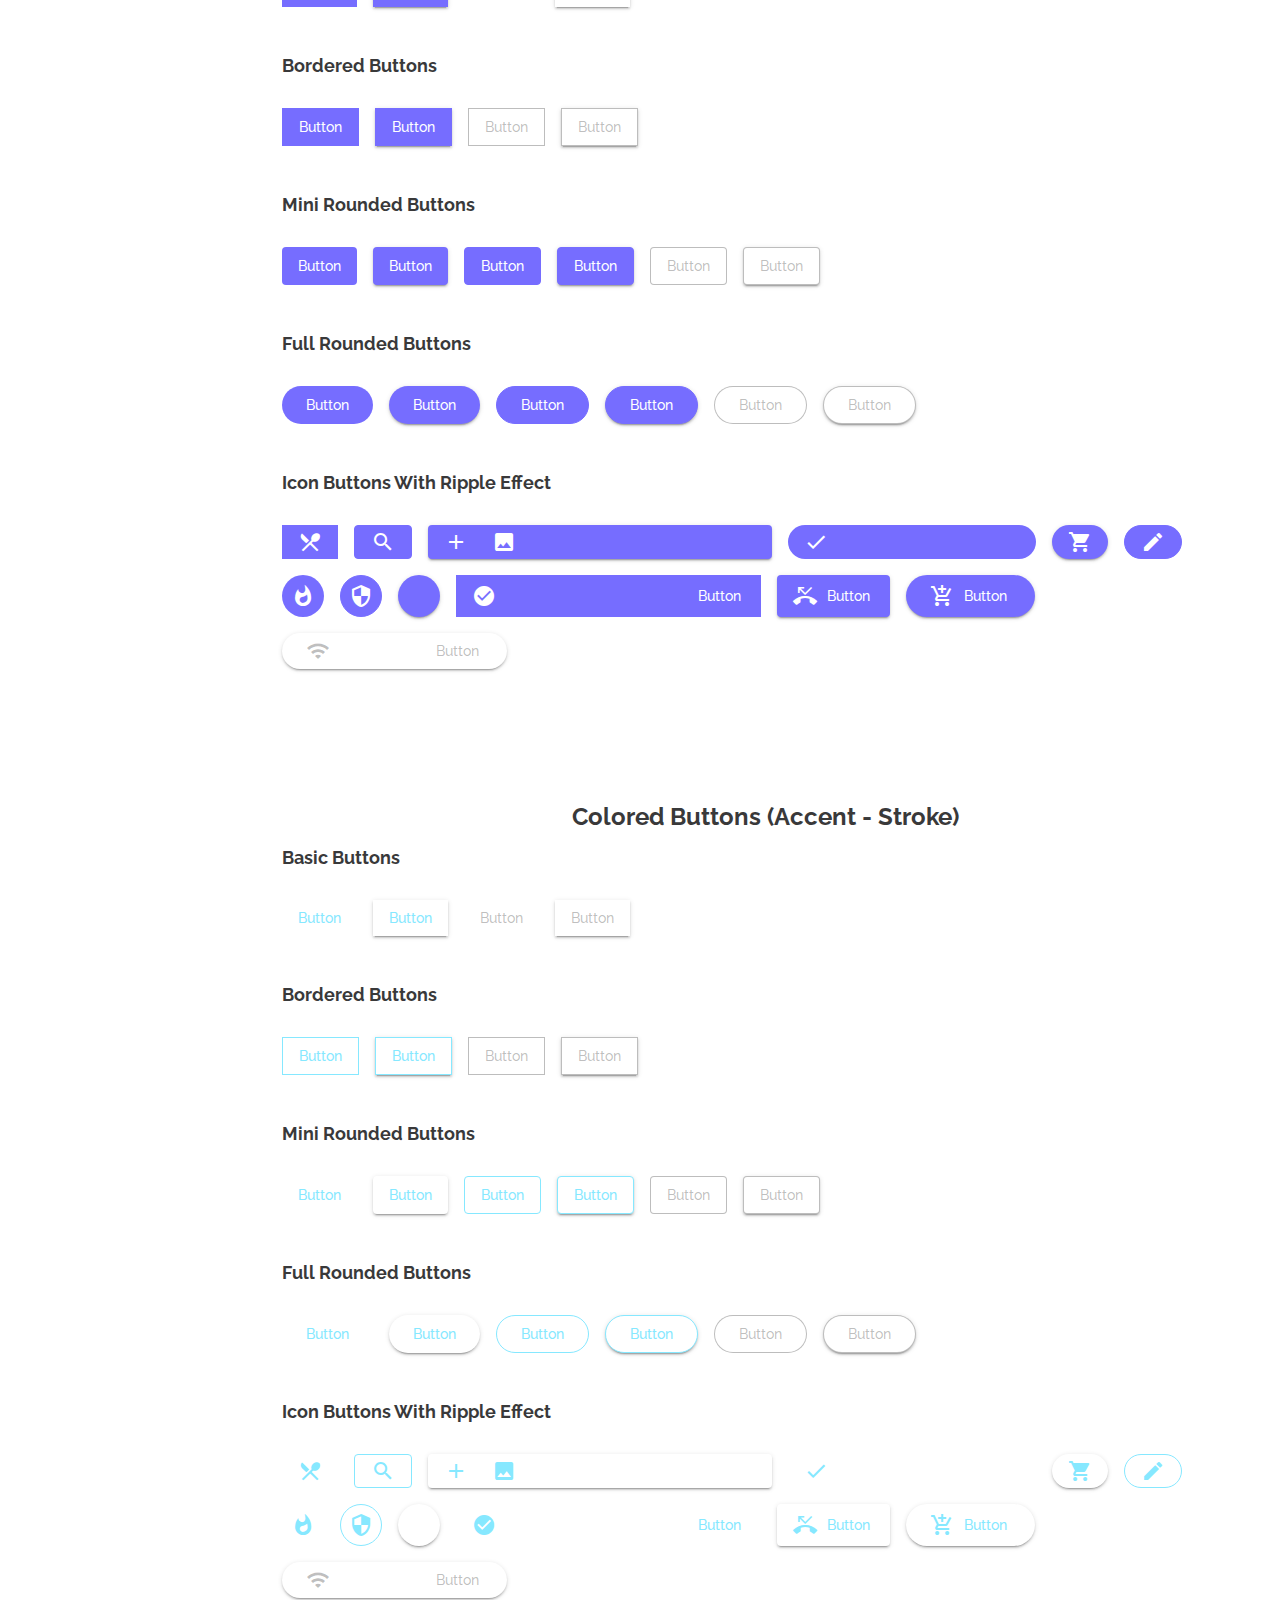
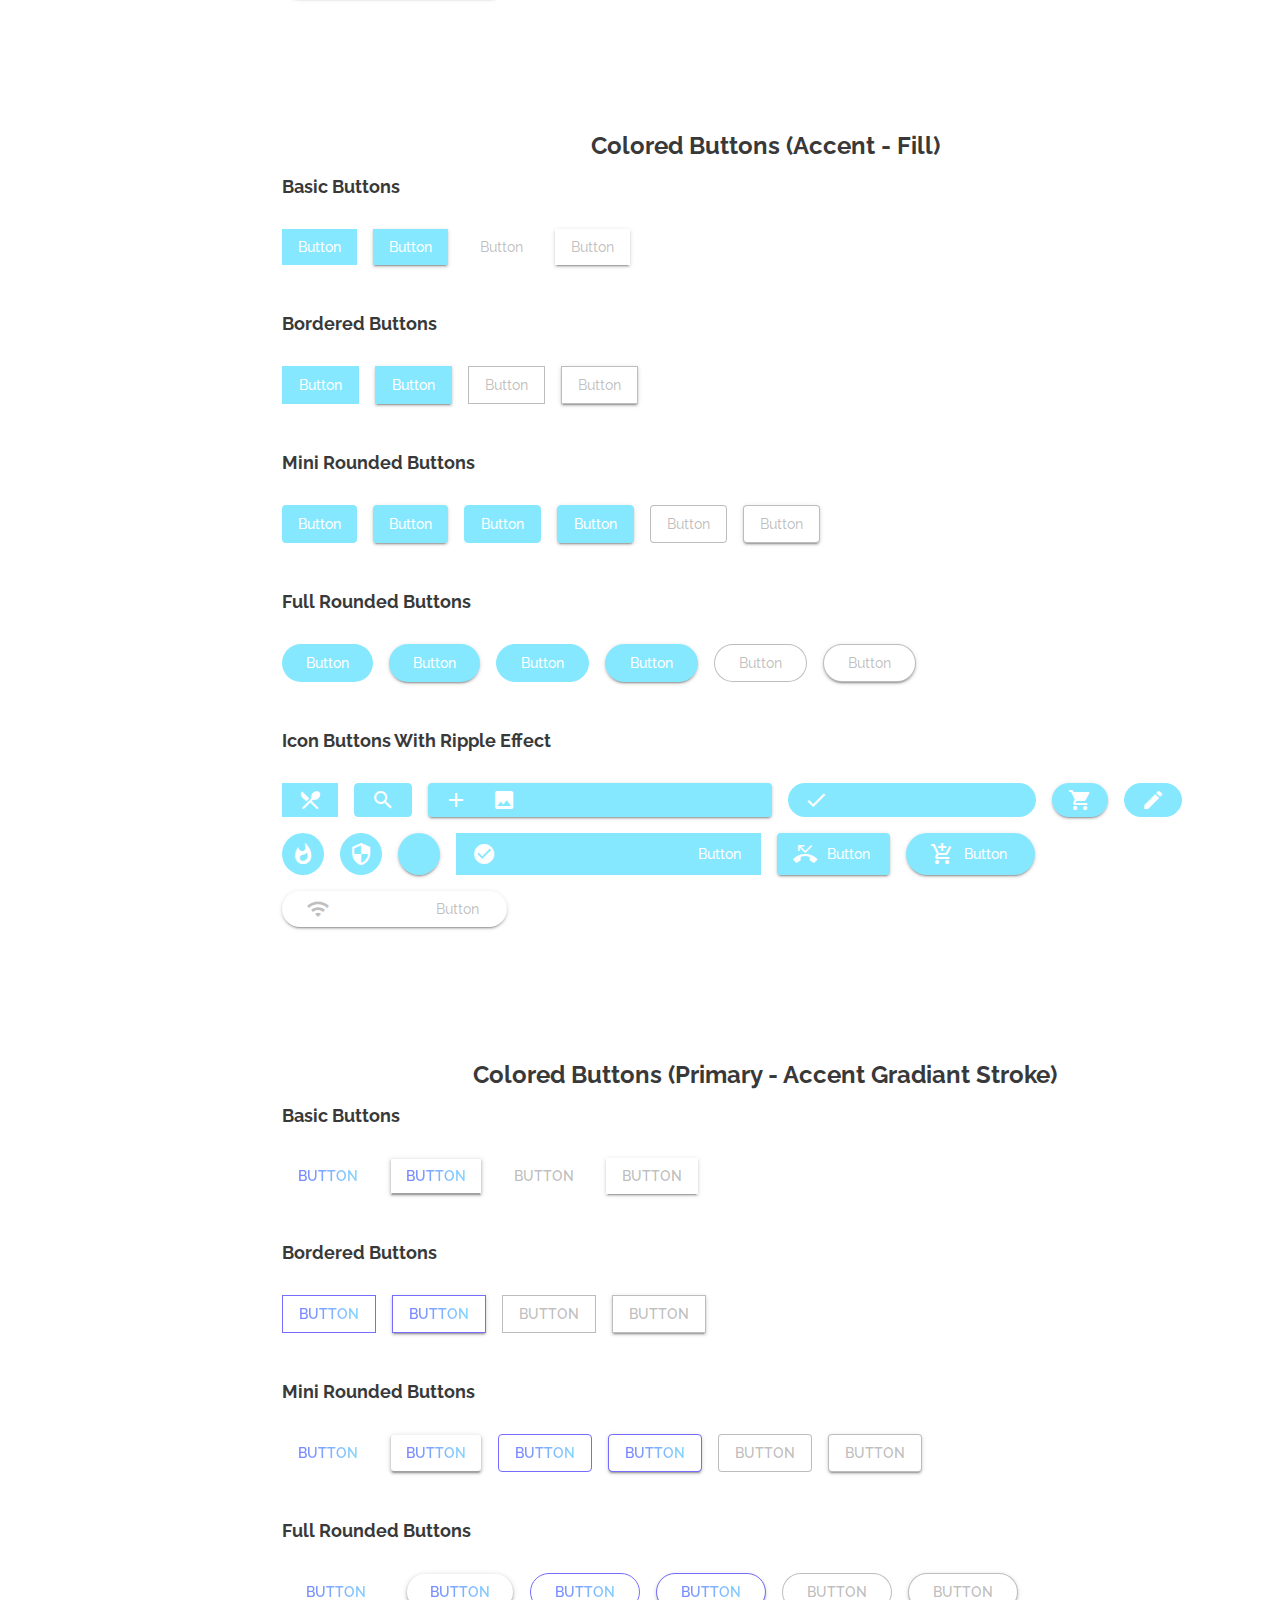
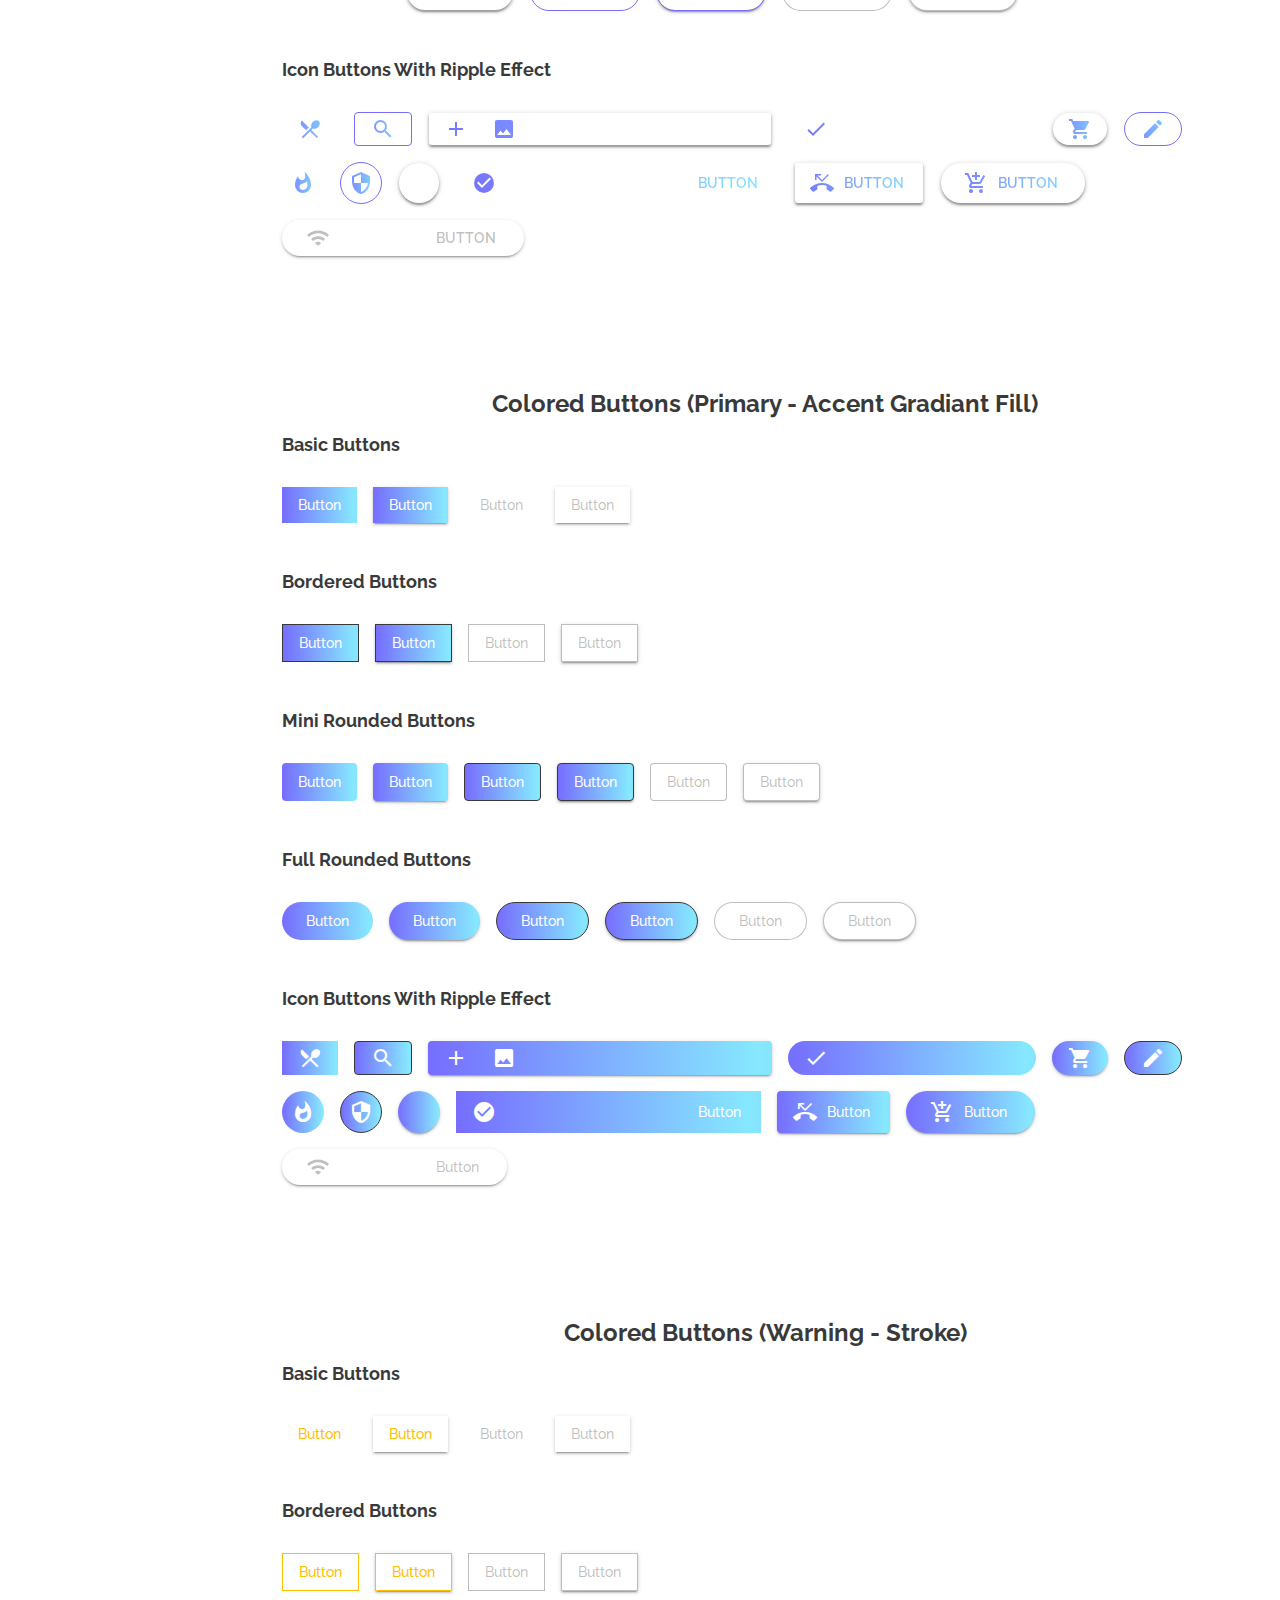
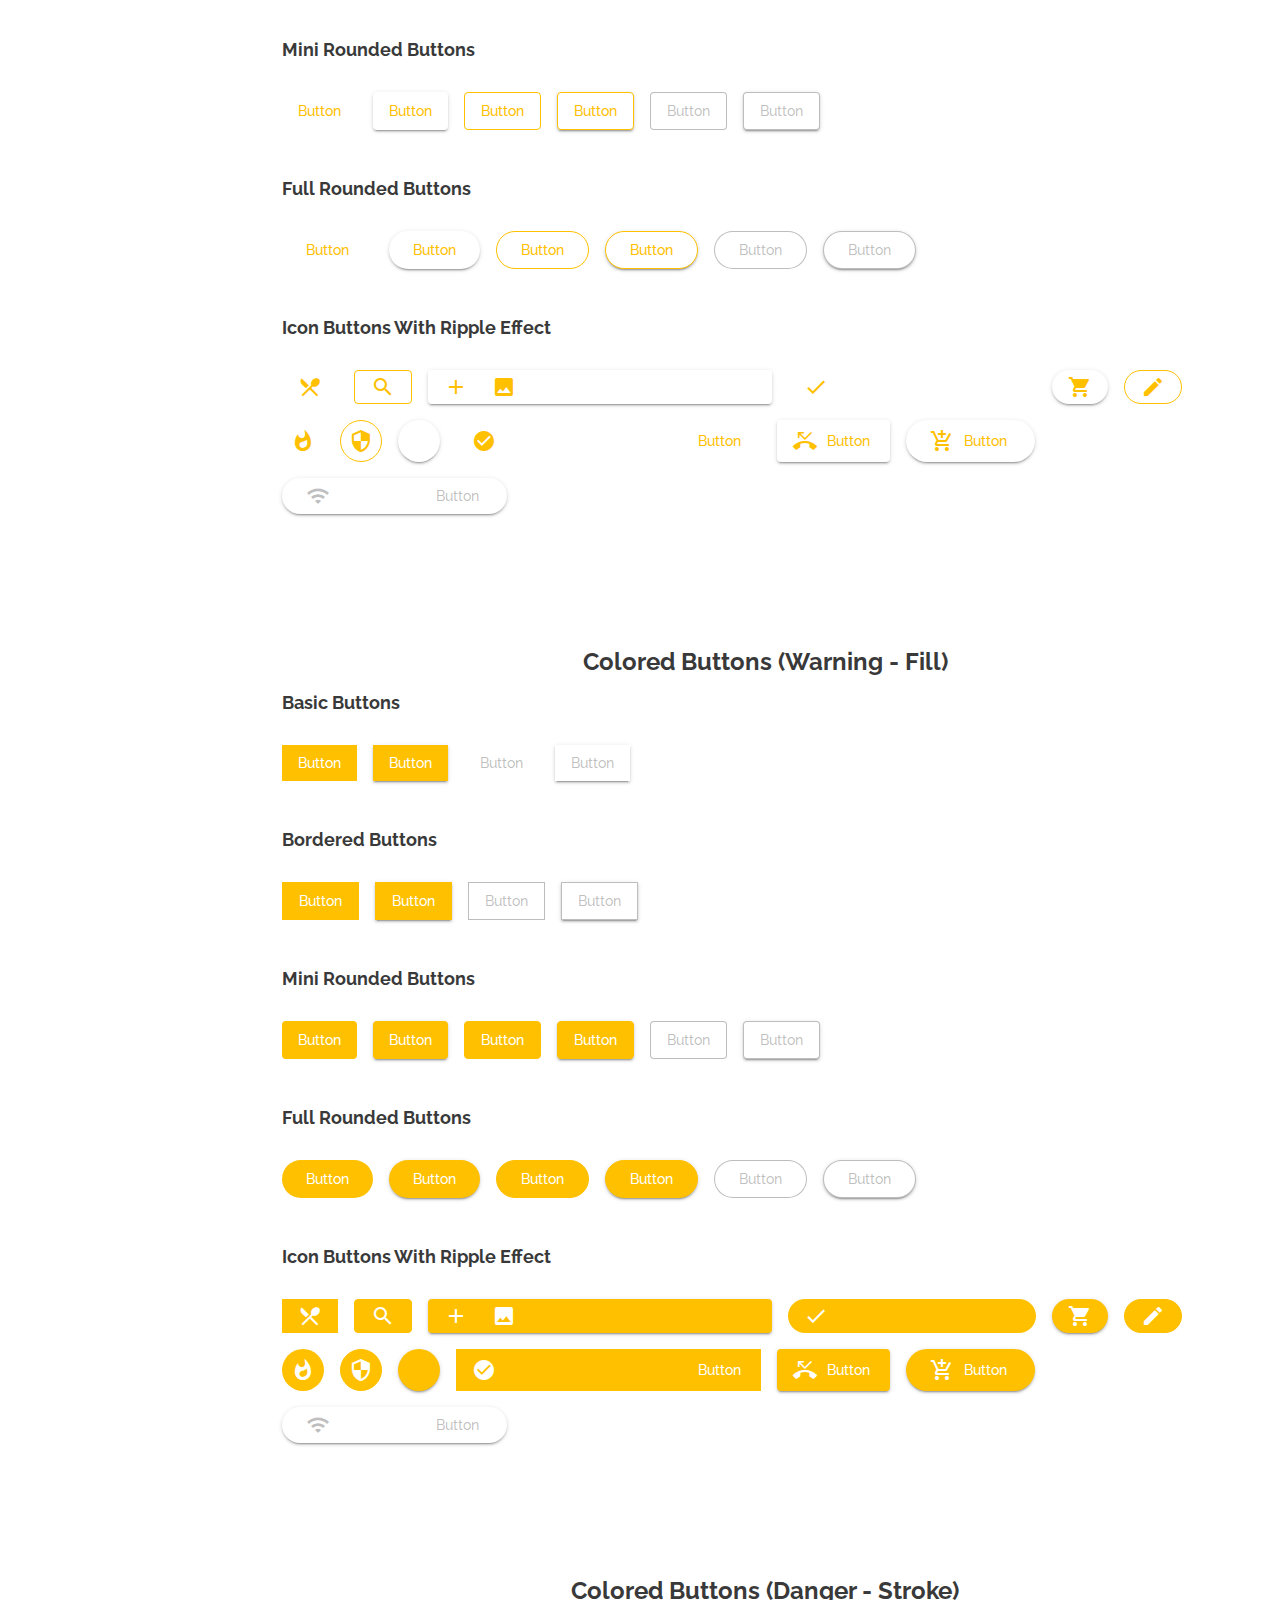
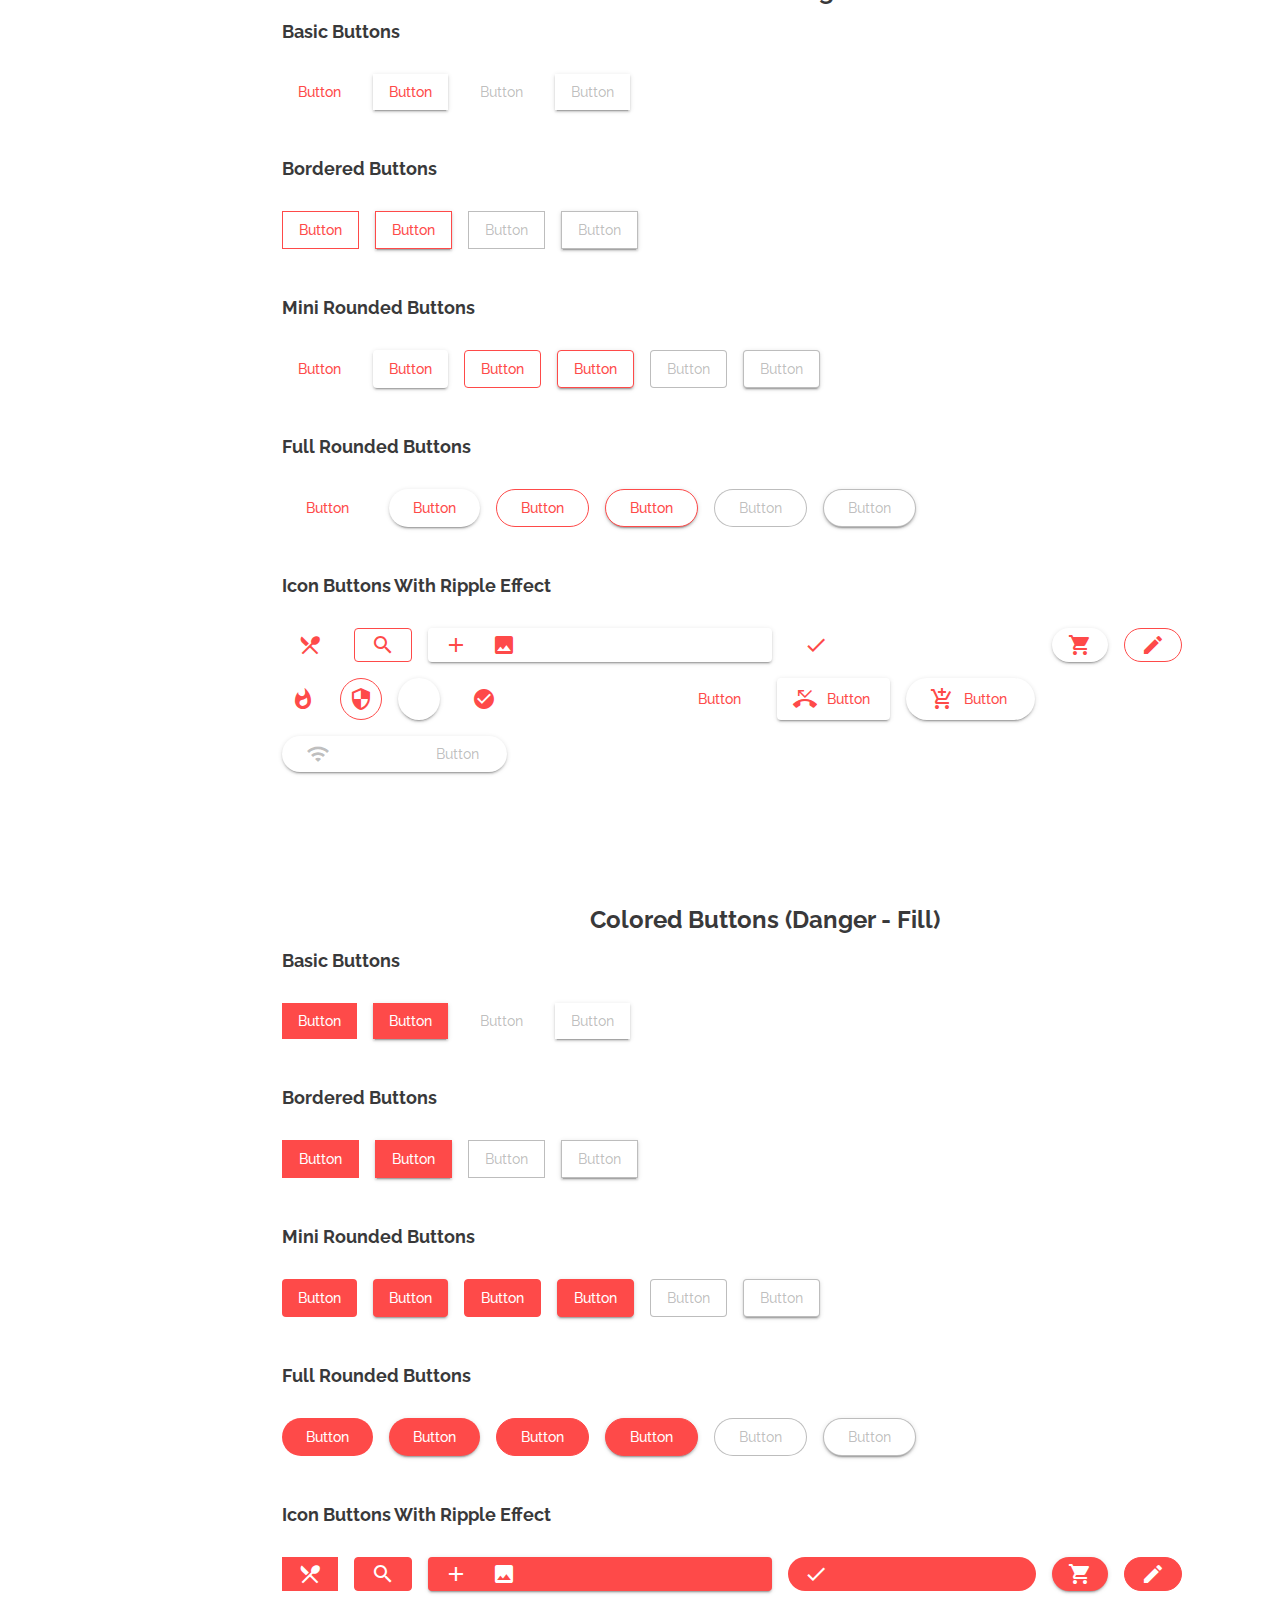
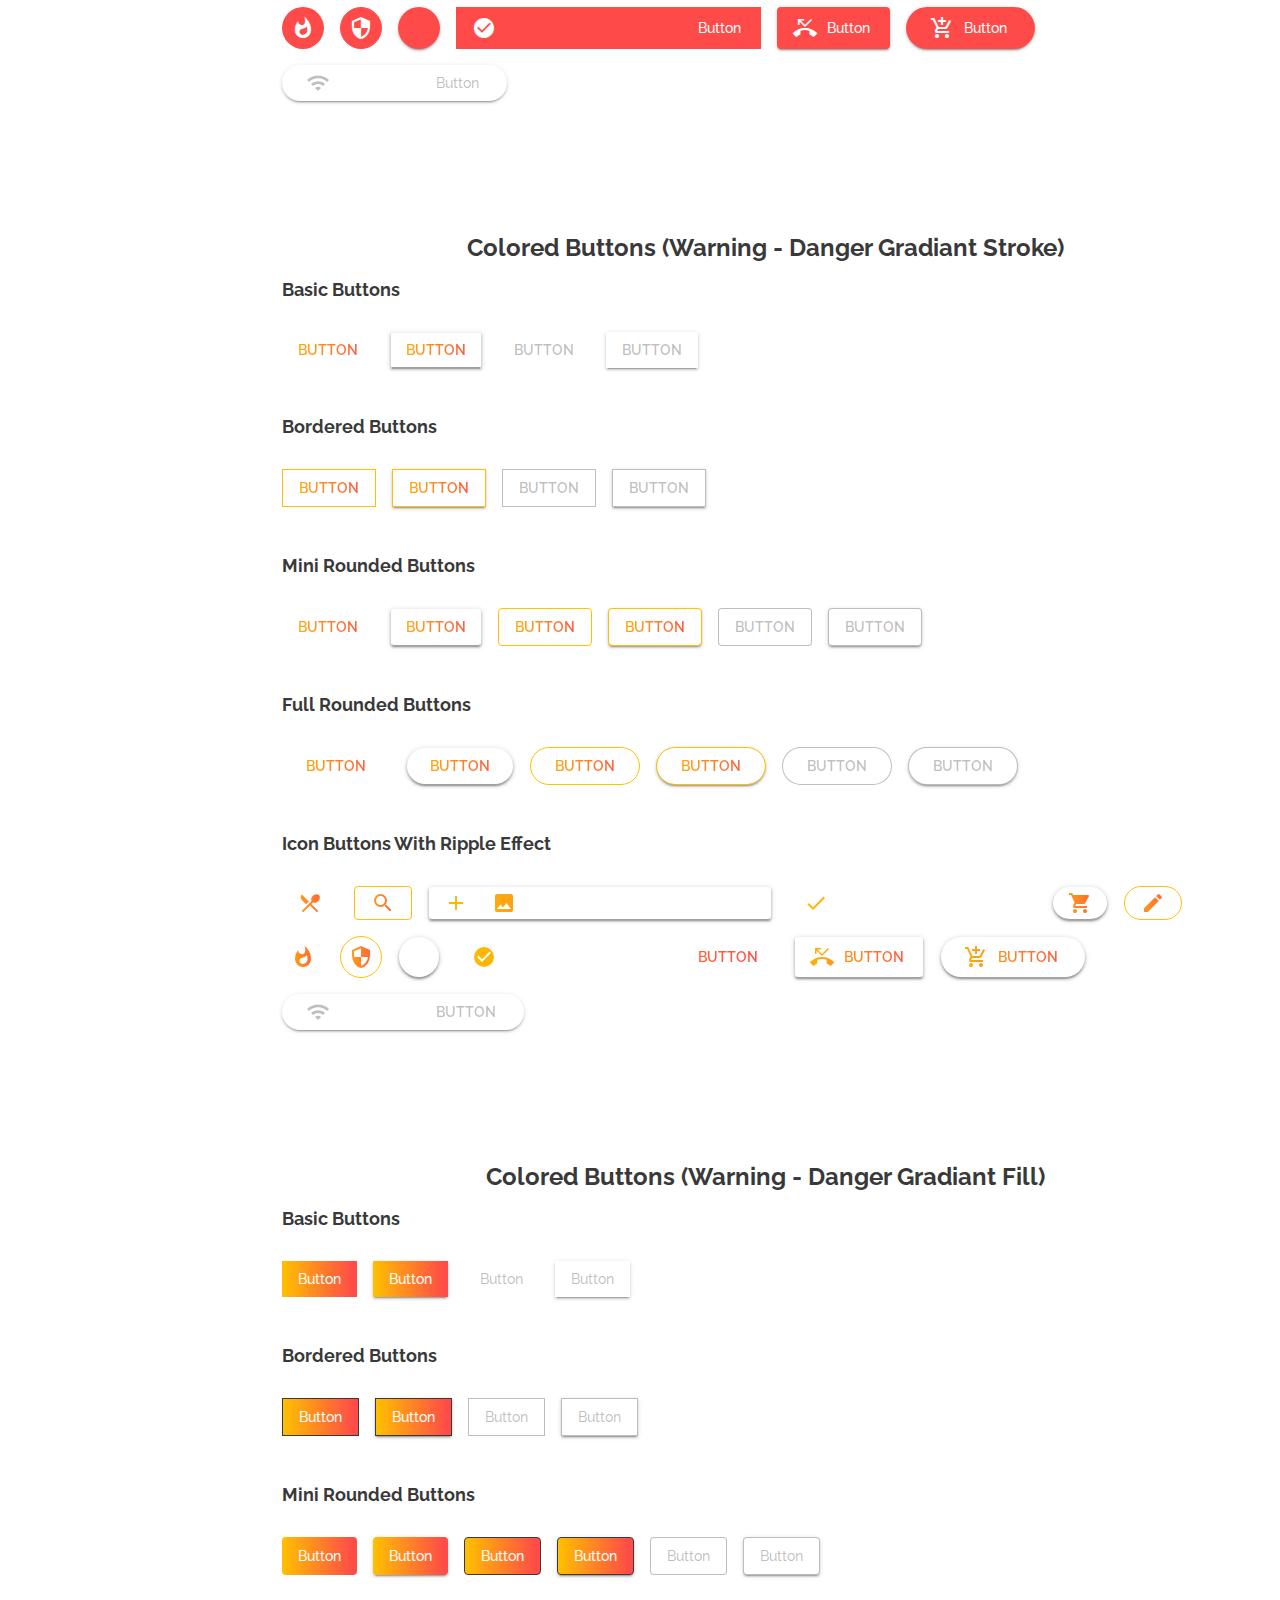
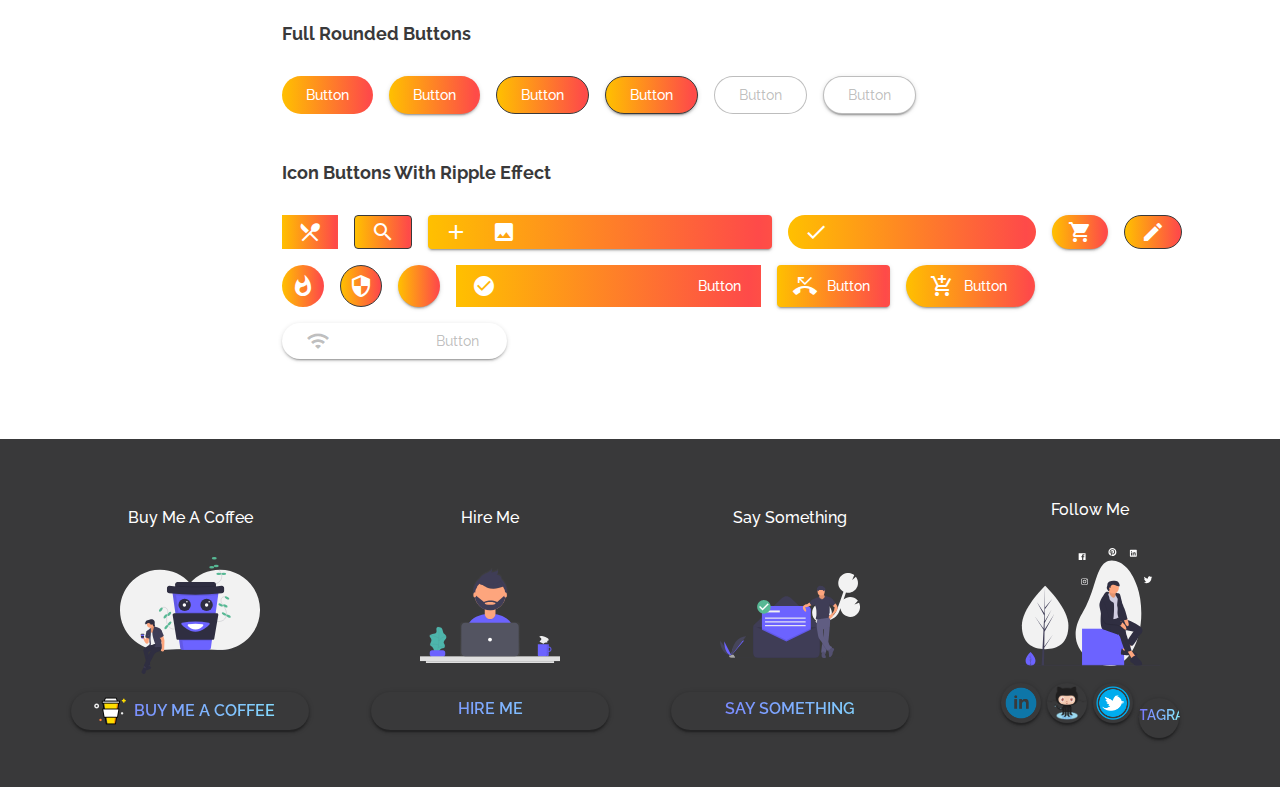
==== commit ab14f745: "firebase done" ====
--- a/index.html
+++ b/index.html
@@ -70,6 +70,38 @@
                 Update
             </button>
         </p>
+    </div>
+
+    <!-- Say Something -->
+    <div class="say-something-modal-background">
+        <div class="say-something-modal">
+            <h1>
+                <span>Say Something</span>
+                <button class="mtrl-btn mtrl-icon-circle mtrl-shadow mtrl-btn-ripple mtrl-warning-danger-gradiant-fill"
+                    onclick="toggleSaySomething()">
+                    <i class="material-icons">close</i>
+                </button>
+            </h1>
+            <div class="modal-body">
+                <div class="who-input-container">
+                    <label for="who">Who are you?</label>
+                    <input name="code-snippet" id="who" type="text" class="f-input"
+                        placeholder="email/website/social profile url">
+                    <span>want to anonymous? Just skip this.</span>
+                </div>
+                <div>
+                    <label for="message">Say whatever you want</label>
+                    <textarea name="message" id="message" class="f-input" placeholder="Type a comment "></textarea>
+                </div>
+            </div>
+            <div class="modal-footer">
+                <button onclick="saySomething()"
+                    class="mtrl-btn mtrl-full-round mtrl-shadow mtrl-btn-ripple mtrl-primary-accent-gradiant-fill">
+                    Say
+                </button>
+                <span class="said-tooltip">Thank you for your words.</span>
+            </div>
+        </div>
     </div>
 
     <!-- Sidemenu -->
@@ -1743,7 +1775,8 @@
                 <div class="cover-img-container">
                     <img src="./assets/hire.svg" alt="buy me a coffee" class="cover-svg">
                 </div>
-                <a class="mtrl-btn mtrl-full-round mtrl-shadow mtrl-primary-accent-gradiant-stroke mtrl-btn-ripple">
+                <a class="mtrl-btn mtrl-full-round mtrl-shadow mtrl-primary-accent-gradiant-stroke mtrl-btn-ripple"
+                    href="https://www.linkedin.com/in/abdunnahid/" target="_blank">
                     Hire Me
                 </a>
             </div>
@@ -1753,7 +1786,8 @@
                 <div class="cover-img-container">
                     <img src="./assets/message.svg" alt="buy me a coffee" class="cover-svg">
                 </div>
-                <a class="mtrl-btn mtrl-full-round mtrl-shadow mtrl-primary-accent-gradiant-stroke mtrl-btn-ripple">
+                <a class="mtrl-btn mtrl-full-round mtrl-shadow mtrl-primary-accent-gradiant-stroke mtrl-btn-ripple"
+                    onclick="toggleSaySomething()">
                     Say Something
                 </a>
             </div>
@@ -1766,19 +1800,19 @@
                 <div>
                     <a class="mtrl-btn mtrl-icon-circle mtrl-shadow mtrl-btn-ripple mtrl-primary-accent-gradiant-stroke"
                         href="https://www.linkedin.com/in/abdunnahid/" target="_blank">
-                        <img src="./assets/linkedin.png" alt="buy me a coffee">
+                        <img src="./assets/linkedin.png" alt="linkedin icon">
                     </a>
-                    <a
-                        class="mtrl-btn mtrl-icon-circle mtrl-shadow mtrl-btn-ripple mtrl-primary-accent-gradiant-stroke">
-                        <img src="./assets/github.png" alt="buy me a coffee">
+                    <a class="mtrl-btn mtrl-icon-circle mtrl-shadow mtrl-btn-ripple mtrl-primary-accent-gradiant-stroke"
+                        href="https://github.com/Nahid-Rezvee" target="_blank">
+                        <img src="./assets/github.png" alt="github icon">
                     </a>
-                    <a
-                        class="mtrl-btn mtrl-icon-circle mtrl-shadow mtrl-btn-ripple mtrl-primary-accent-gradiant-stroke">
-                        <img src="./assets/twitter.png" alt="buy me a coffee">
+                    <a class="mtrl-btn mtrl-icon-circle mtrl-shadow mtrl-btn-ripple mtrl-primary-accent-gradiant-stroke"
+                        href="https://twitter.com/NahidRezvee" target="_blank">
+                        <img src="./assets/twitter.png" alt="twitter icon">
                     </a>
-                    <a
-                        class="mtrl-btn mtrl-icon-circle mtrl-shadow mtrl-btn-ripple mtrl-primary-accent-gradiant-stroke">
-                        <img src="./assets/instagram.png" alt="buy me a coffee">
+                    <a class="mtrl-btn mtrl-icon-circle mtrl-shadow mtrl-btn-ripple mtrl-primary-accent-gradiant-stroke"
+                        href="https://www.instagram.com/nahid.rezvee/" target="_blank">
+                        <img src="./assets/instagram.png" alt="instagram icon">
                     </a>
                 </div>
             </div>
@@ -1786,6 +1820,25 @@
 
     </footer>
 
+    <script src="https://www.gstatic.com/firebasejs/6.0.2/firebase-app.js"></script>
+    <script src="https://www.gstatic.com/firebasejs/6.0.2/firebase-firestore.js"></script>
+    <script>
+        var firebaseConfig = {
+            apiKey: "AIzaSyC-ioExefyULG1f85R7Su5dBrHCt0eIuW0",
+            authDomain: "button-awesome.firebaseapp.com",
+            databaseURL: "https://button-awesome.firebaseio.com",
+            projectId: "button-awesome",
+            storageBucket: "button-awesome.appspot.com",
+            messagingSenderId: "236665270399",
+            appId: "1:236665270399:web:96e68e6ed5db916f"
+        };
+        // Initialize Firebase
+        firebase.initializeApp(firebaseConfig);
+        var db = firebase.firestore();
+    </script>
+
+    <script src="./js/visitor.js"></script>
+    <script src="./js/say-something.js"></script>
     <script src="app.js"></script>
     <script src="./js/mtrl-buttons.js"></script>
 </body>
--- a/layout.css
+++ b/layout.css
@@ -12,7 +12,8 @@
 h3,
 li,
 label,
-input {
+input,
+span {
     font-family: Raleway;
     color: #39393A;
 }
@@ -156,6 +157,95 @@
     padding-bottom: 7px;
     background-color: transparent;
 }
+
+/* say-something */
+.say-something-modal-background {
+    background-color: rgba(0, 0, 0, 0.5);
+    box-shadow: 0 3px 1px -2px rgba(0, 0, 0, .2), 0 2px 2px 0 rgba(0, 0, 0, .14), 0 1px 5px 0 rgba(0, 0, 0, .12);
+    border-radius: 10px;
+    width: 100%;
+    height: 100%;
+    position: fixed;
+    z-index: 4;
+    padding: 2rem 0;
+    left: 0;
+    bottom: 100%;
+    transition: bottom .2s linear;
+    display: flex;
+    justify-content: center;
+    align-items: center;
+}
+
+.say-something-modal-background.show {
+    bottom: 0;
+}
+
+.say-something-modal-background .say-something-modal {
+    width: 75%;
+    max-width: 700px;
+    padding: 2rem;
+    background-color: #fff;
+    border-radius: 10px;
+    box-shadow: 0 3px 1px -2px rgba(0, 0, 0, .2), 0 2px 2px 0 rgba(0, 0, 0, .14), 0 1px 5px 0 rgba(0, 0, 0, .12);
+}
+
+.say-something-modal-background .say-something-modal h1 {
+    margin: 0;
+    font-size: 24px;
+    display: -webkit-box;
+    display: -ms-flexbox;
+    display: flex;
+    -webkit-box-pack: justify;
+    -ms-flex-pack: justify;
+    justify-content: space-between;
+}
+
+.say-something-modal-background .say-something-modal h1 button {
+    top: -20px;
+    right: -20px;
+}
+
+.say-something-modal-background .say-something-modal div {
+    padding: 1rem 0;
+}
+.say-something-modal-background .say-something-modal .who-input-container span {
+    font-size: 14px;
+    padding: 5px 0;
+}
+.say-something-modal-background .say-something-modal div label {
+    display: block;
+    font-size: 16px;
+    margin-bottom: 1rem;
+    font-weight: 500;
+}
+
+.say-something-modal-background .say-something-modal .modal-body .f-input::placeholder {
+    color: #39393A;
+    opacity: 0.5;
+}
+
+.say-something-modal-background .say-something-modal .modal-body .f-input {
+    background-color: transparent;
+    border: 2px solid #766dff;
+    transition: all 0.3s;
+    padding: 10px;
+    width: 100%;
+    box-sizing: border-box;
+    color: #39393A;
+    font-family: Helvetica, Arial, sans-serif;
+    font-weight: 500;
+    font-size: 18px;
+    border-radius: 4px;
+    line-height: 22px;
+    text-align: left;
+}
+
+.say-something-modal-background .say-something-modal .modal-body textarea {
+    height: 200px;
+    line-height: 150%;
+    resize: vertical;
+}
+
 
 .snippet-modal-background {
     background-color: rgba(0, 0, 0, 0.5);
@@ -243,7 +333,8 @@
     align-items: center;
 }
 
-.copied-tooltip {
+.copied-tooltip,
+.said-tooltip {
     font-family: Raleway;
     padding: 7px 10px;
     background-color: #7f7f7f;
@@ -259,7 +350,8 @@
     transition: opacity .3s linear;
 }
 
-.copied-tooltip::before {
+.copied-tooltip::before,
+.said-tooltip::before {
     content: "";
     width: 10px;
     height: 10px;
@@ -273,7 +365,8 @@
     background-color: #7f7f7f;
 }
 
-.copied-tooltip.show-tooltip {
+.copied-tooltip.show-tooltip,
+.said-tooltip.show-tooltip {
     opacity: 1;
 }
 
@@ -318,6 +411,7 @@
 .footer {
     background-color: #39393A;
 }
+
 .footer .footer-container {
     max-width: 1200px;
     margin: 0 auto;
@@ -350,6 +444,7 @@
     font-weight: 600;
     font-size: 1rem;
 }
+
 .footer .footer-container>div a img {
     height: 100%;
     width: auto;
@@ -370,8 +465,7 @@
 }
 
 .footer .hire-me a,
-.footer .say-something a
-{
+.footer .say-something a {
     text-align: center;
     display: inline-block;
-}
+}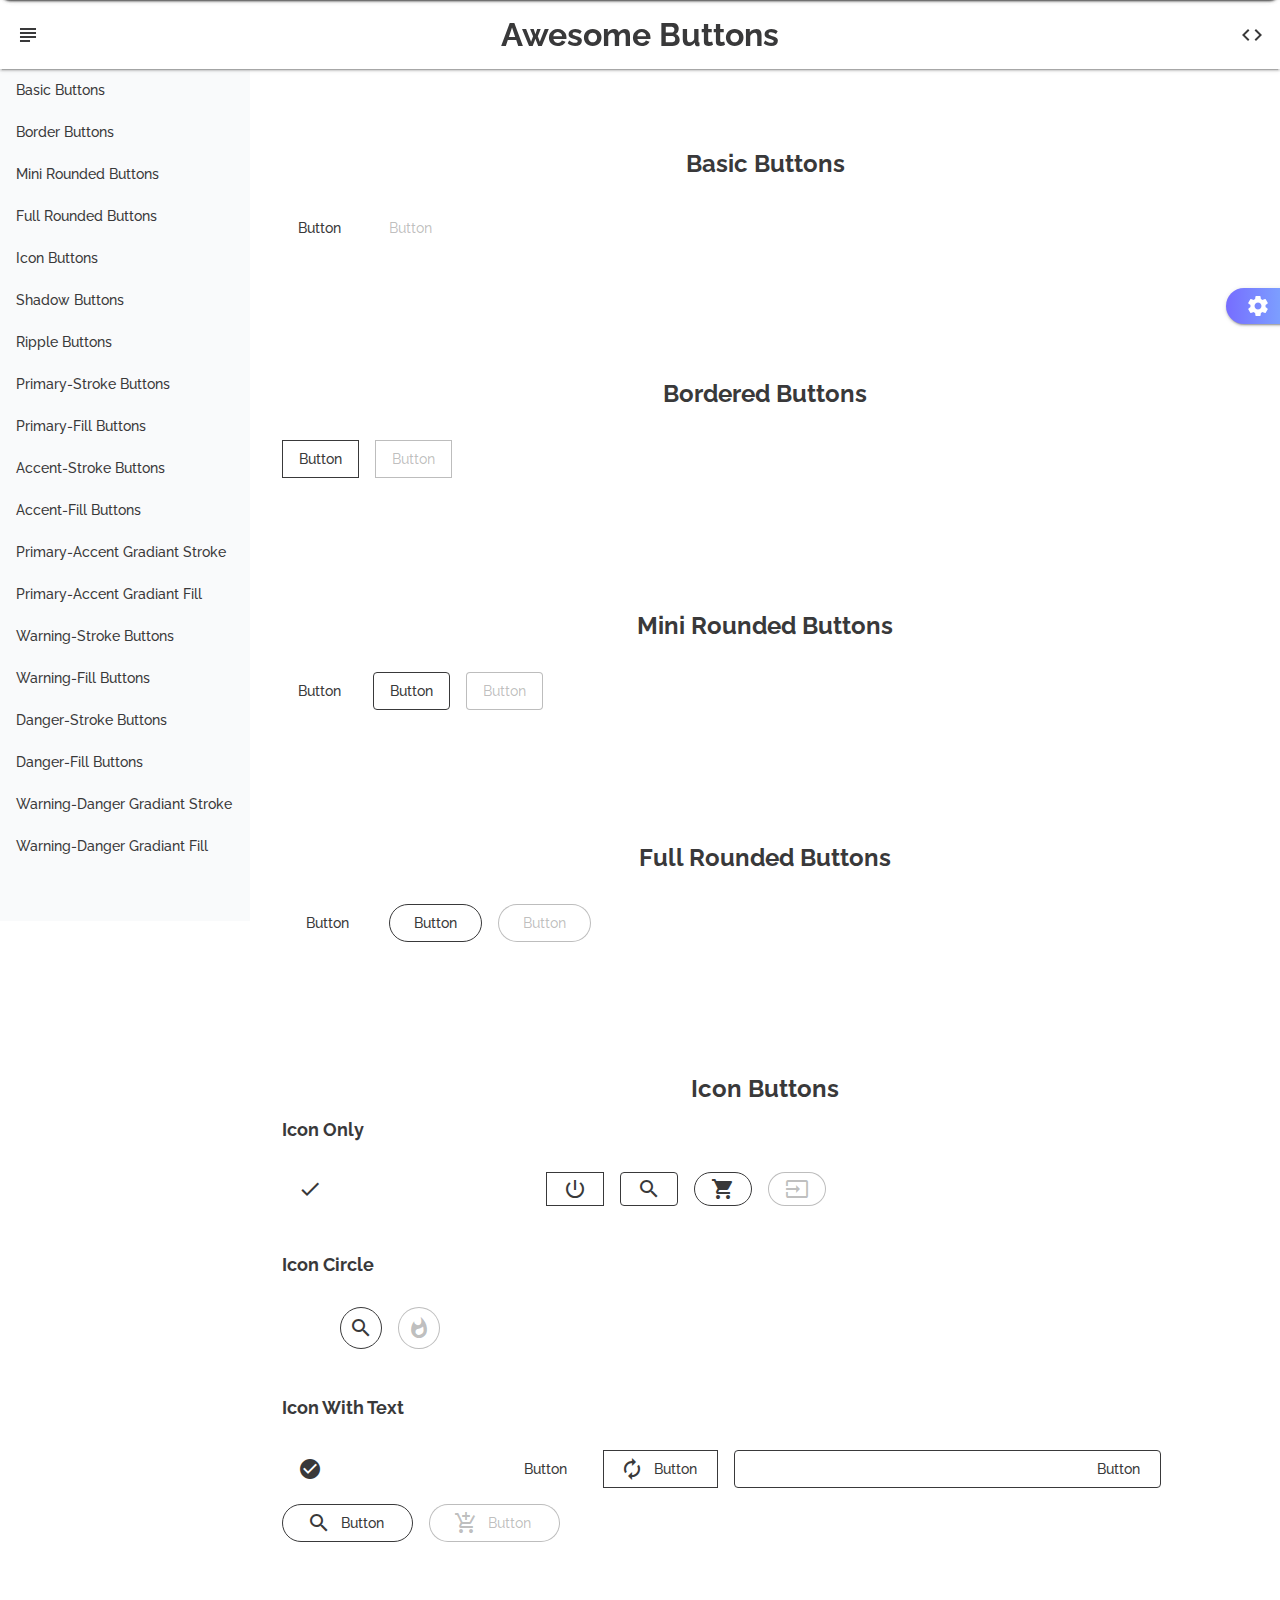
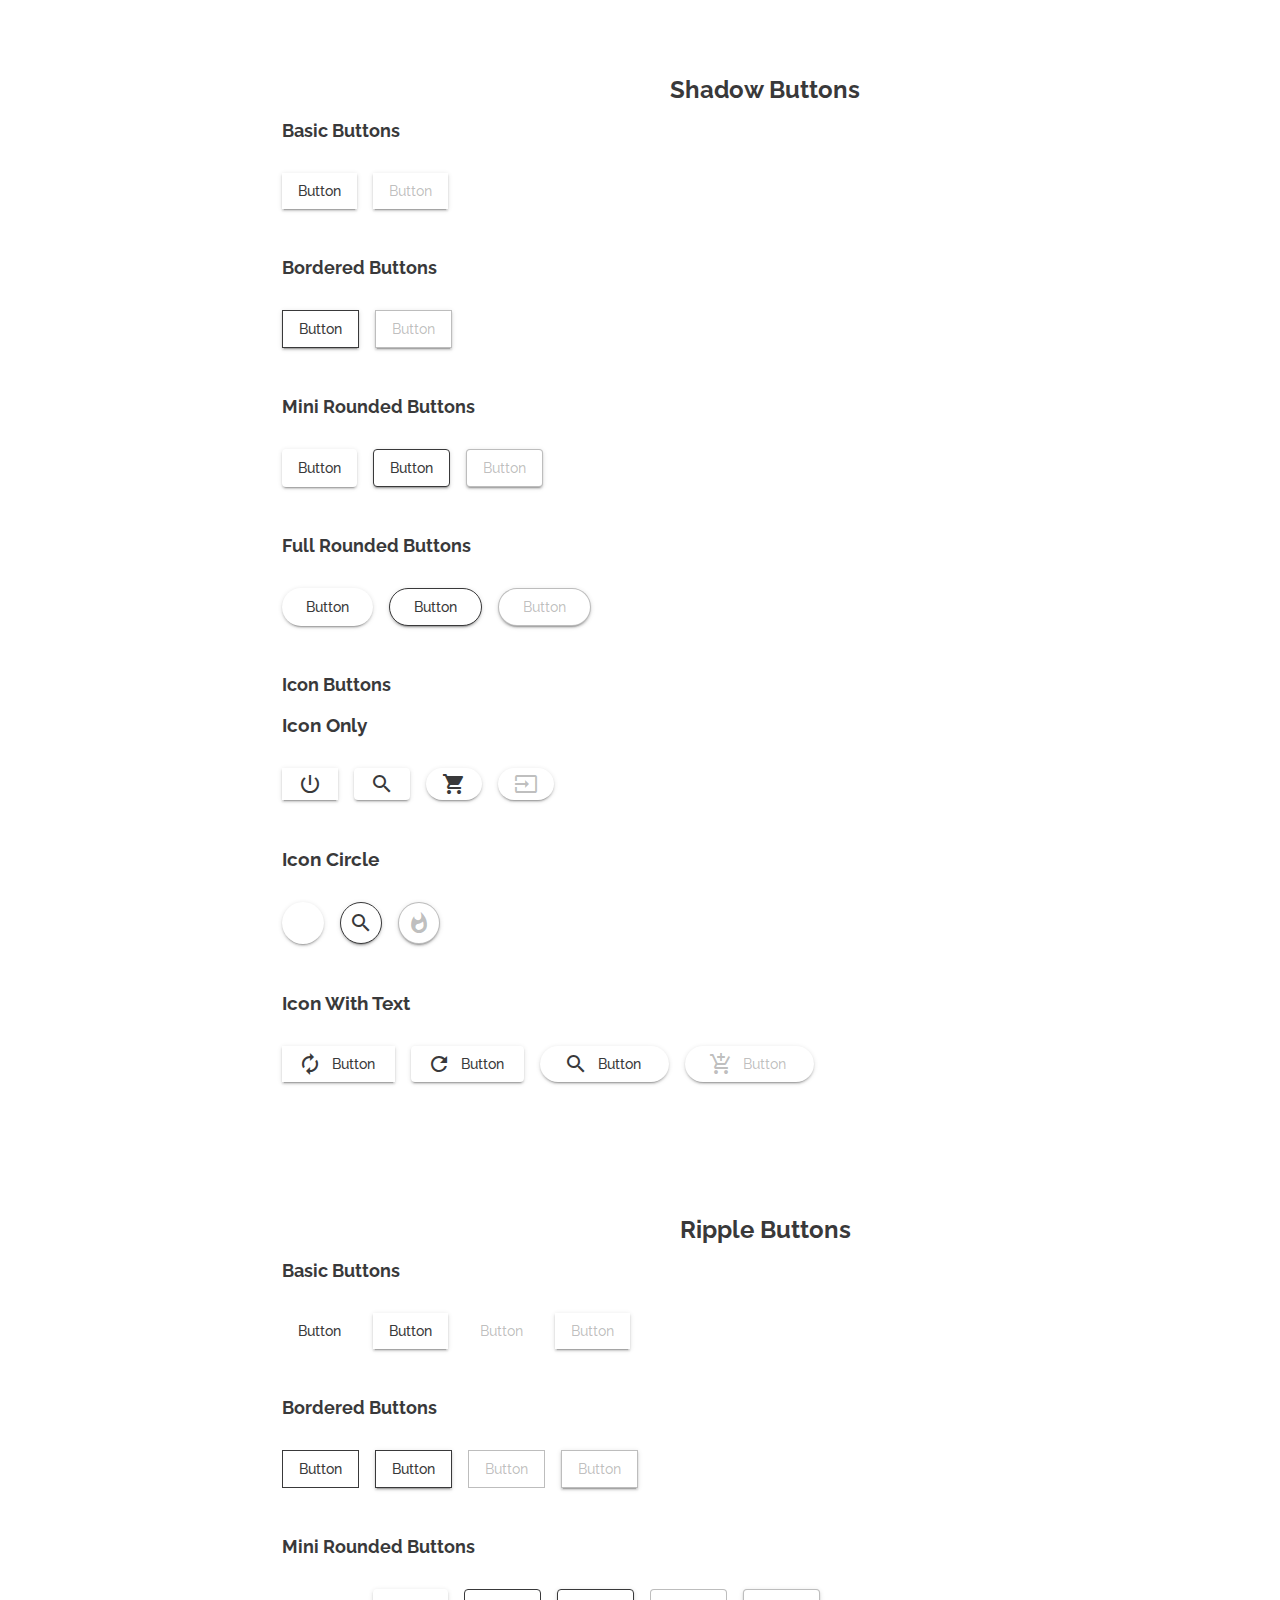
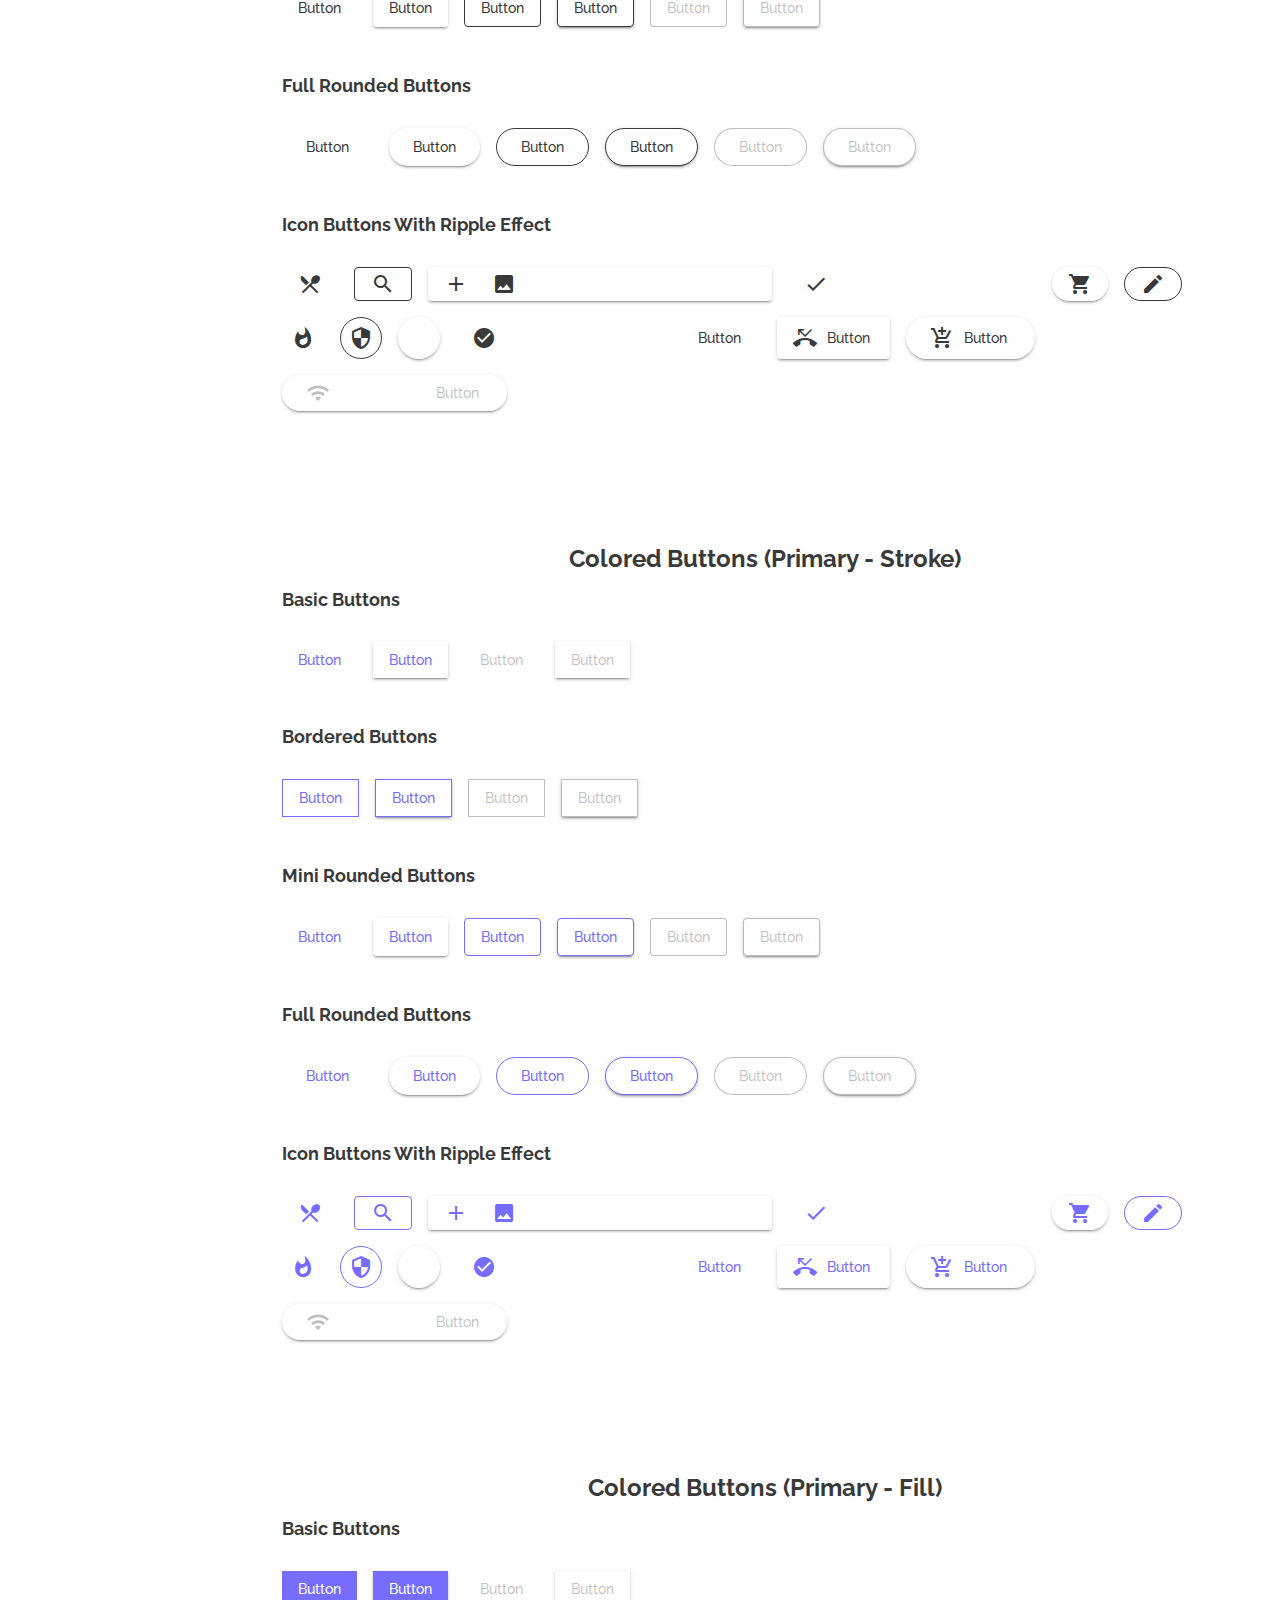
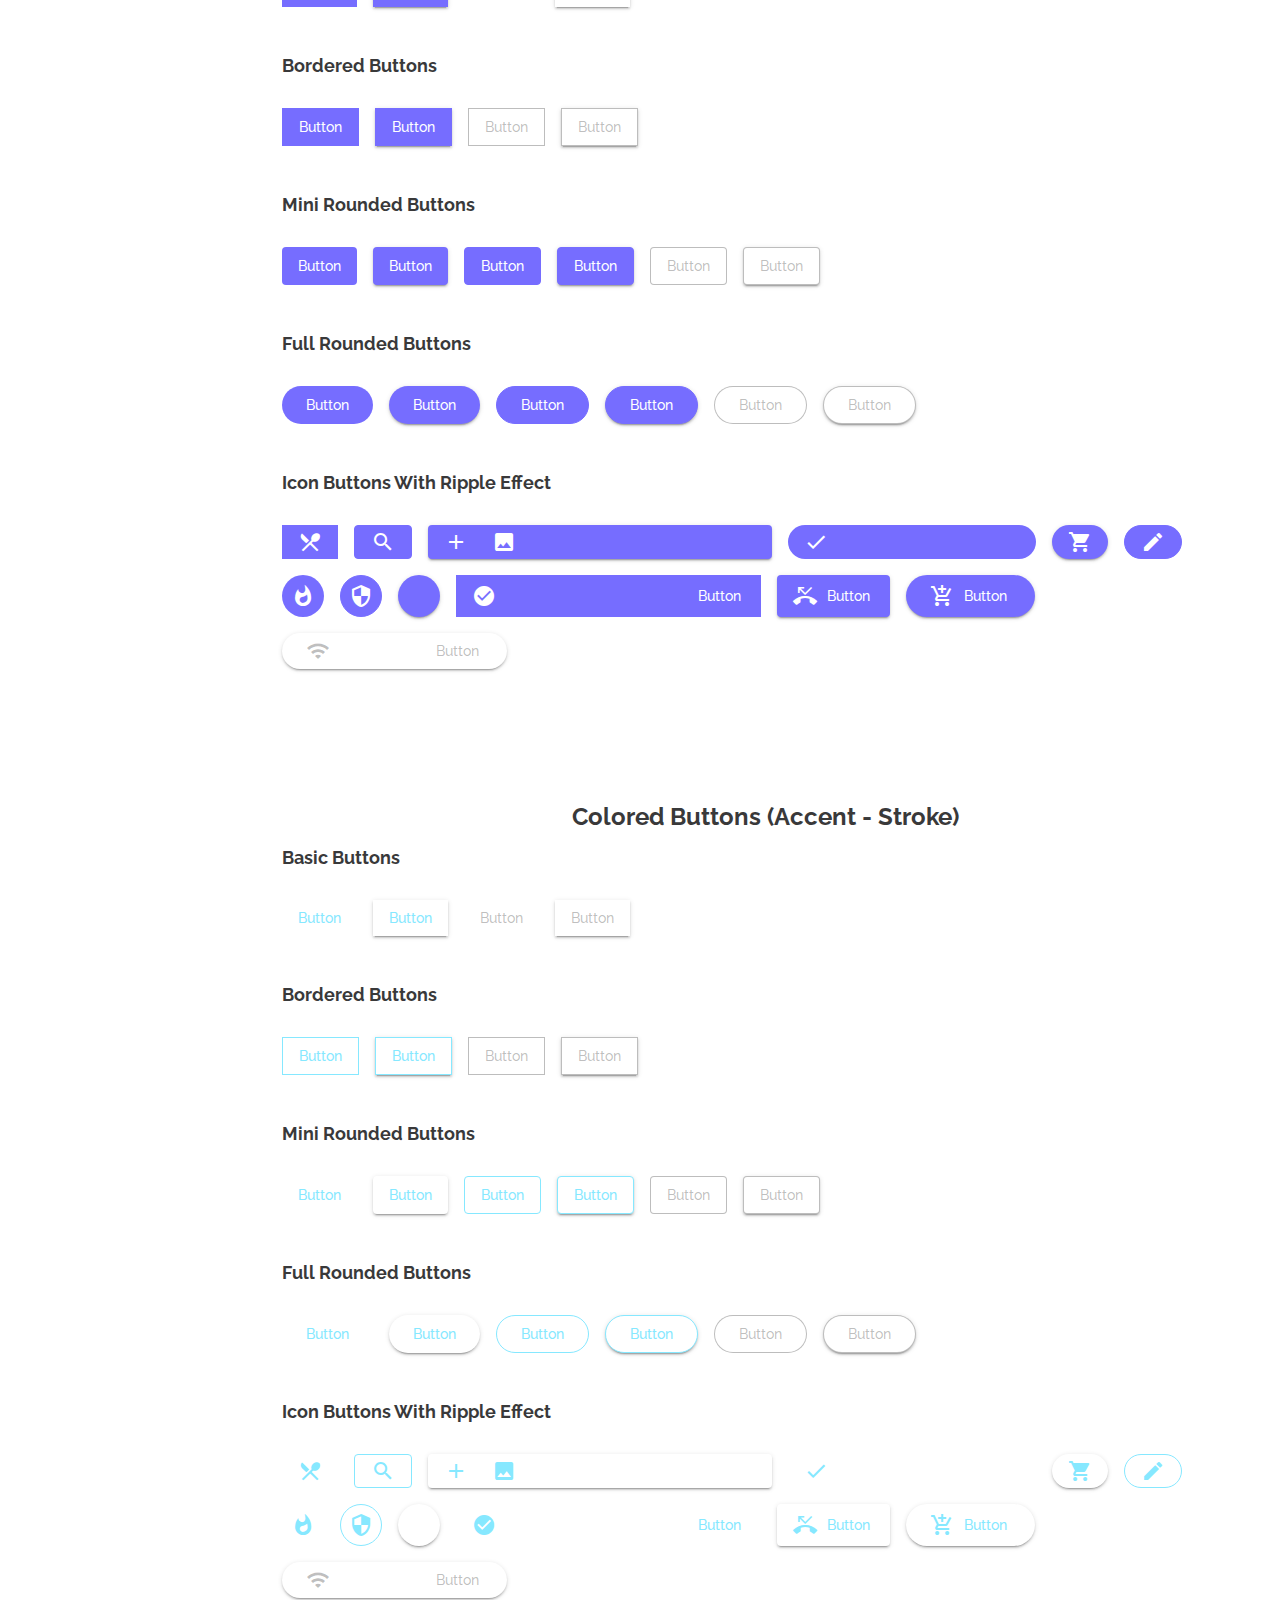
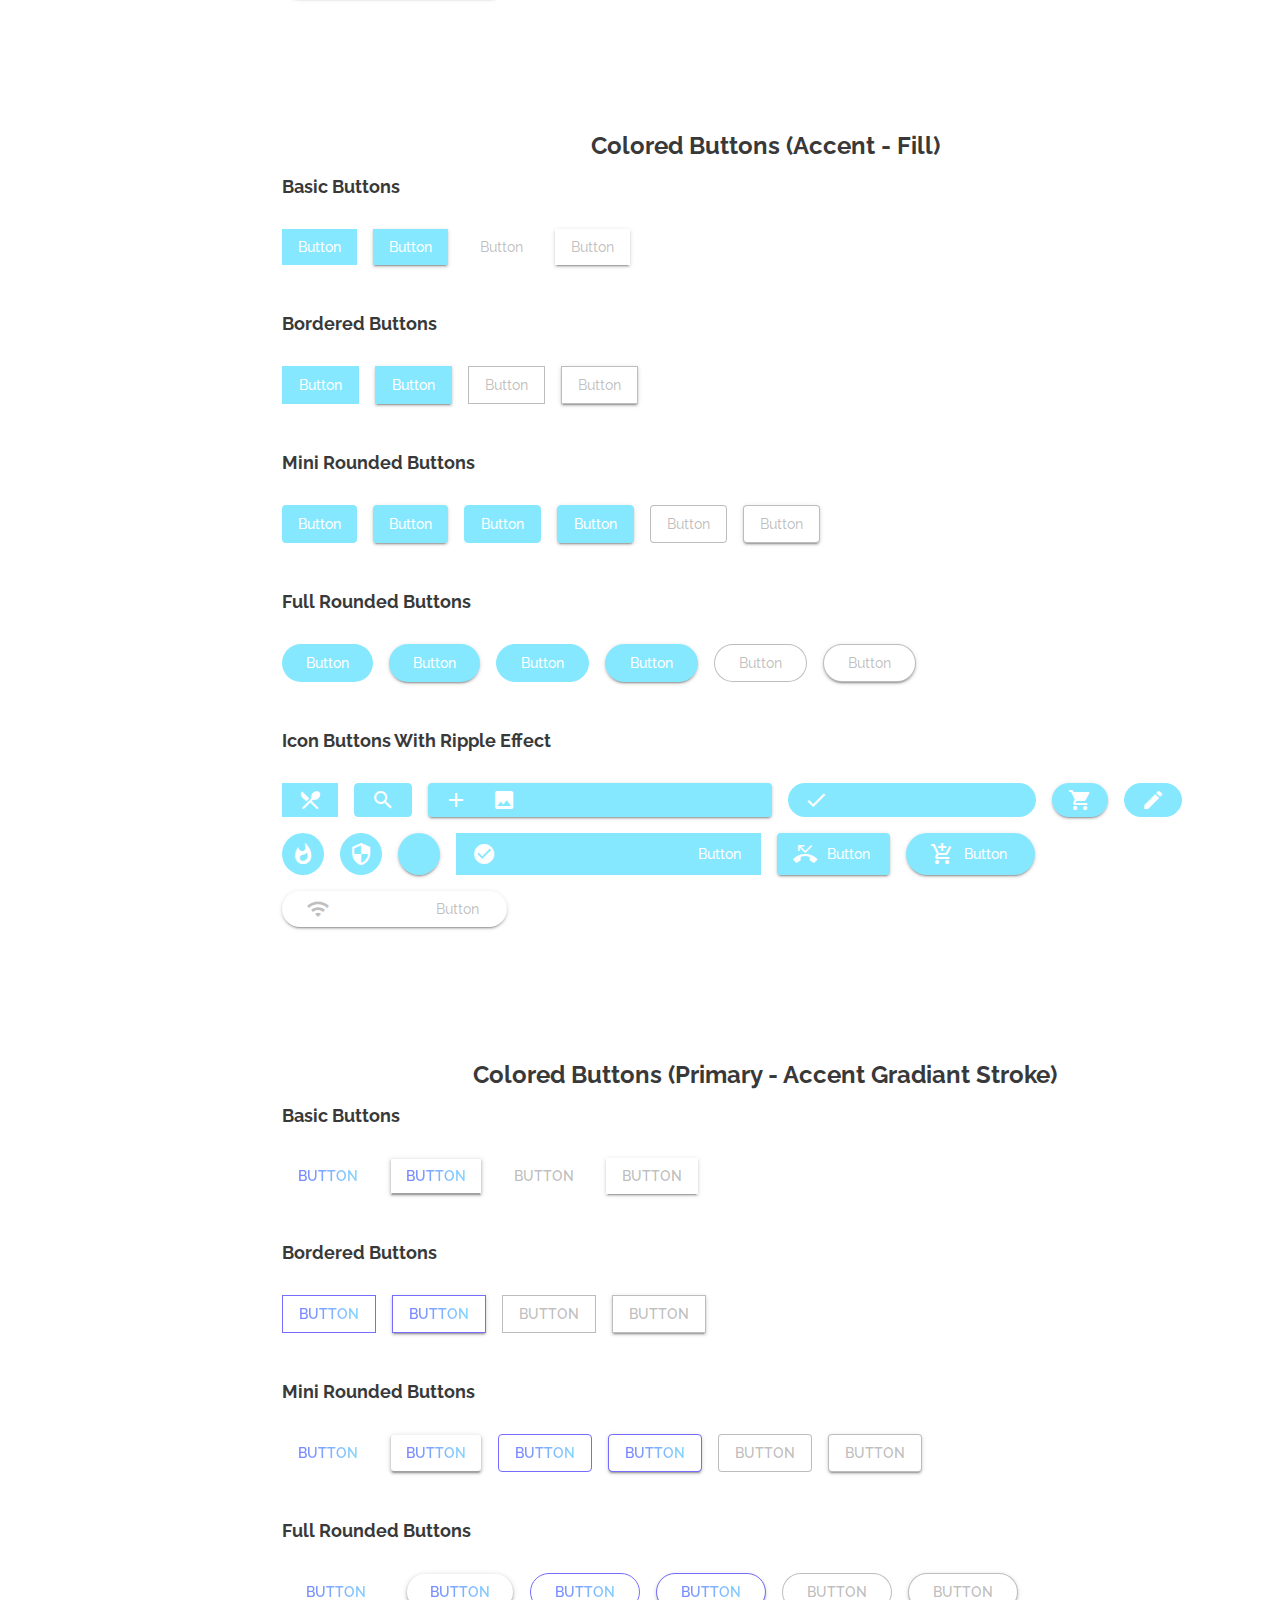
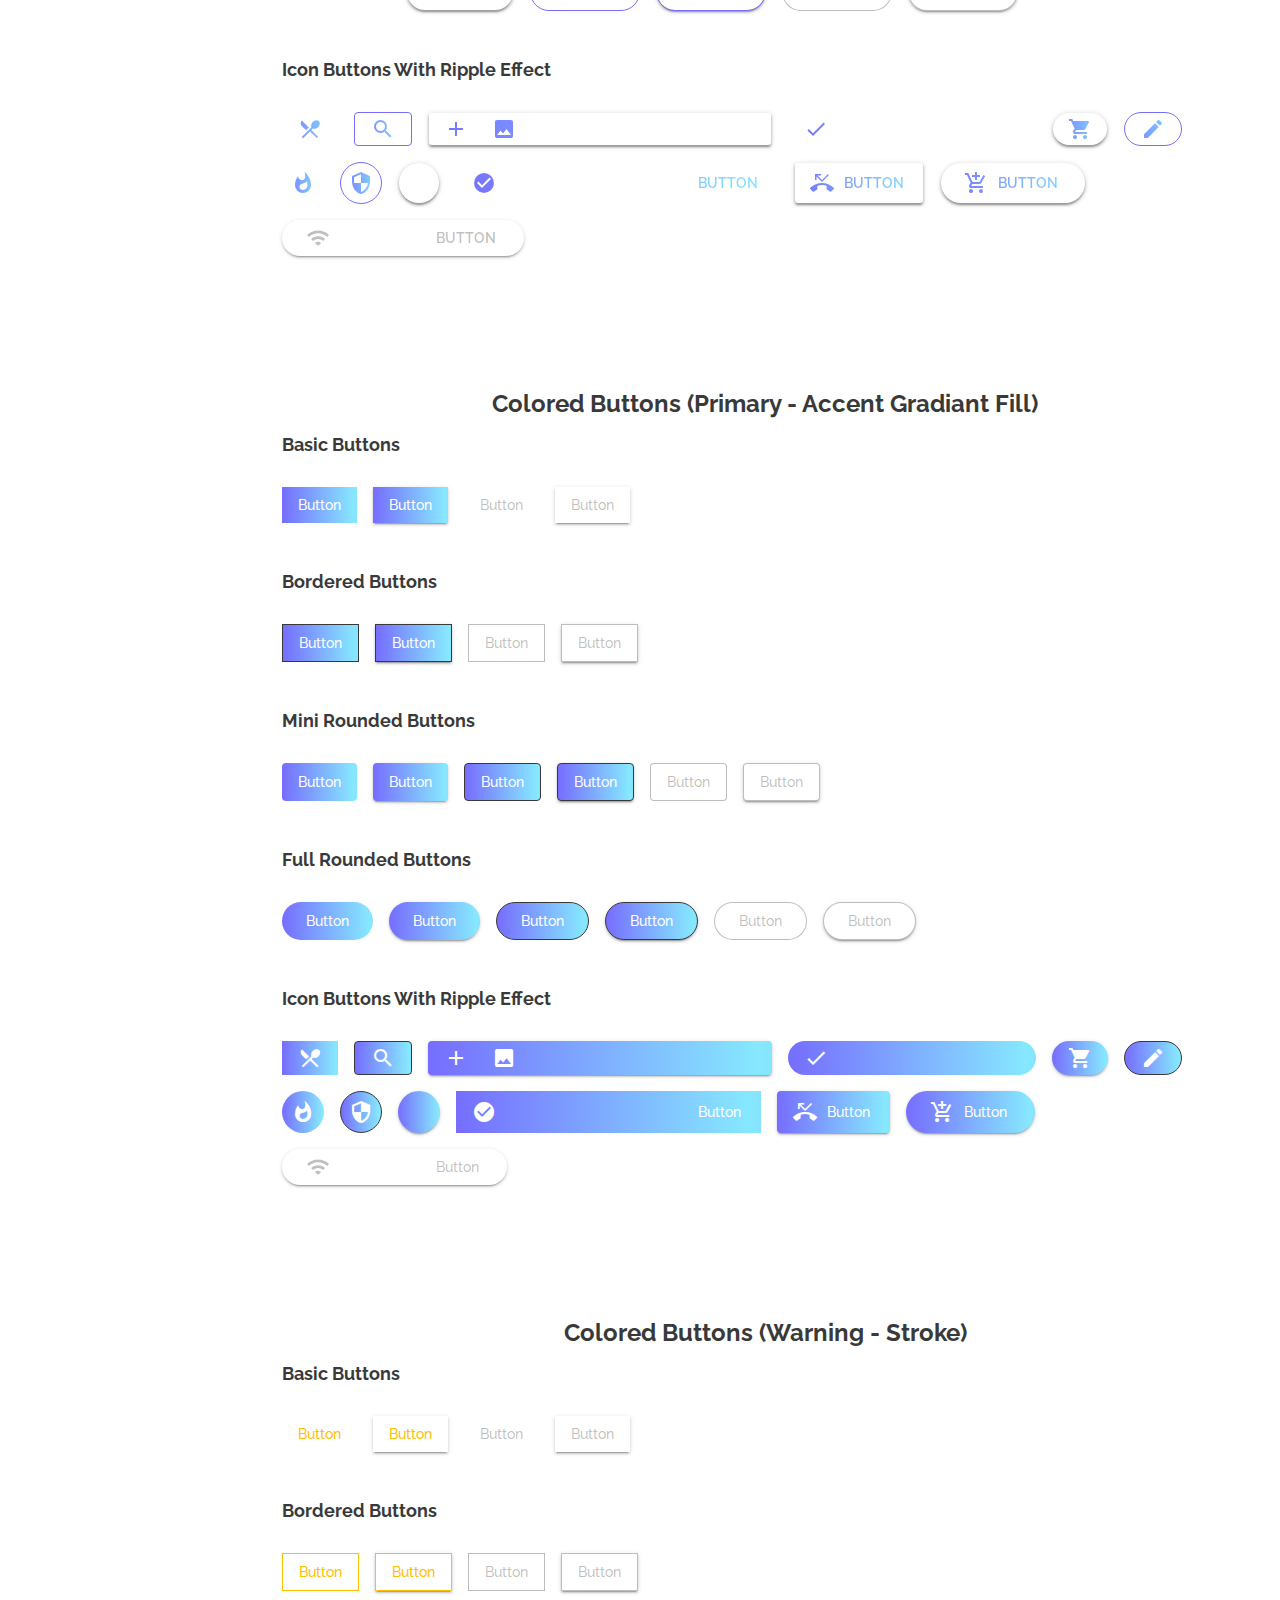
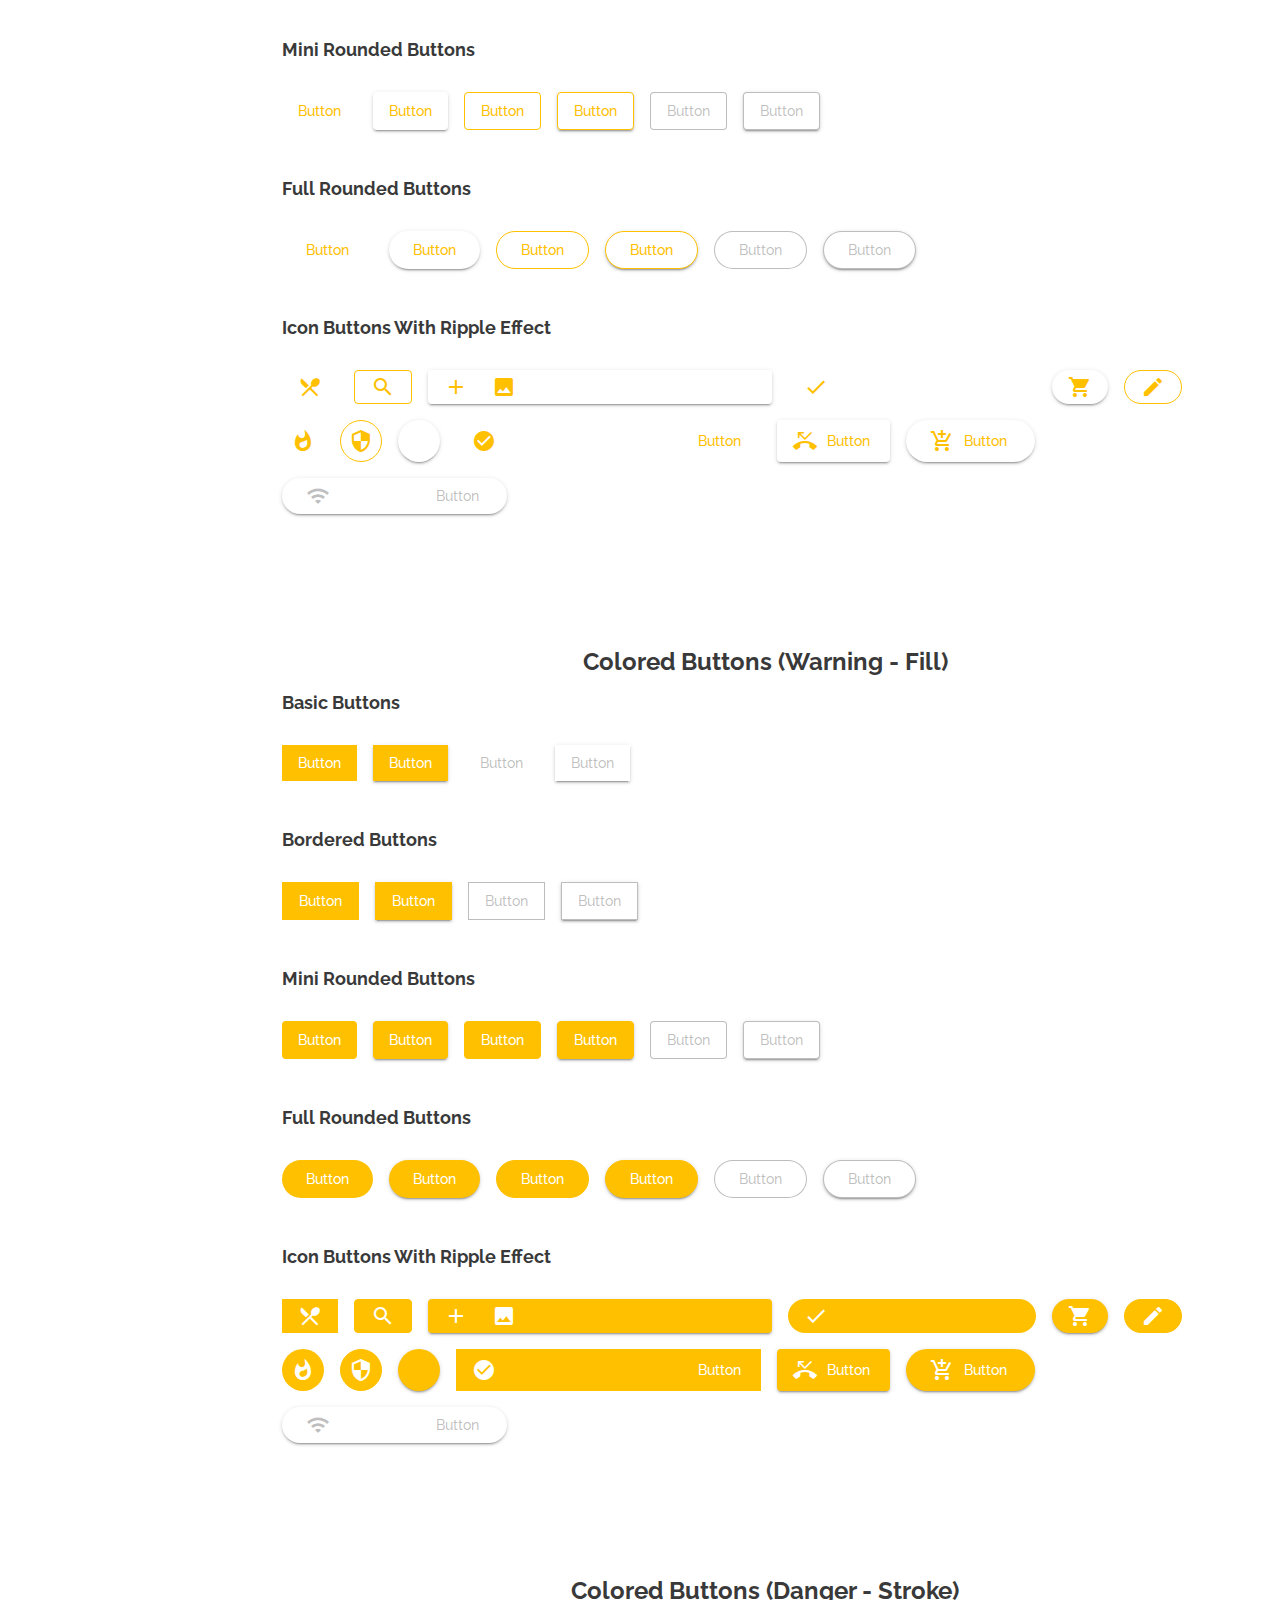
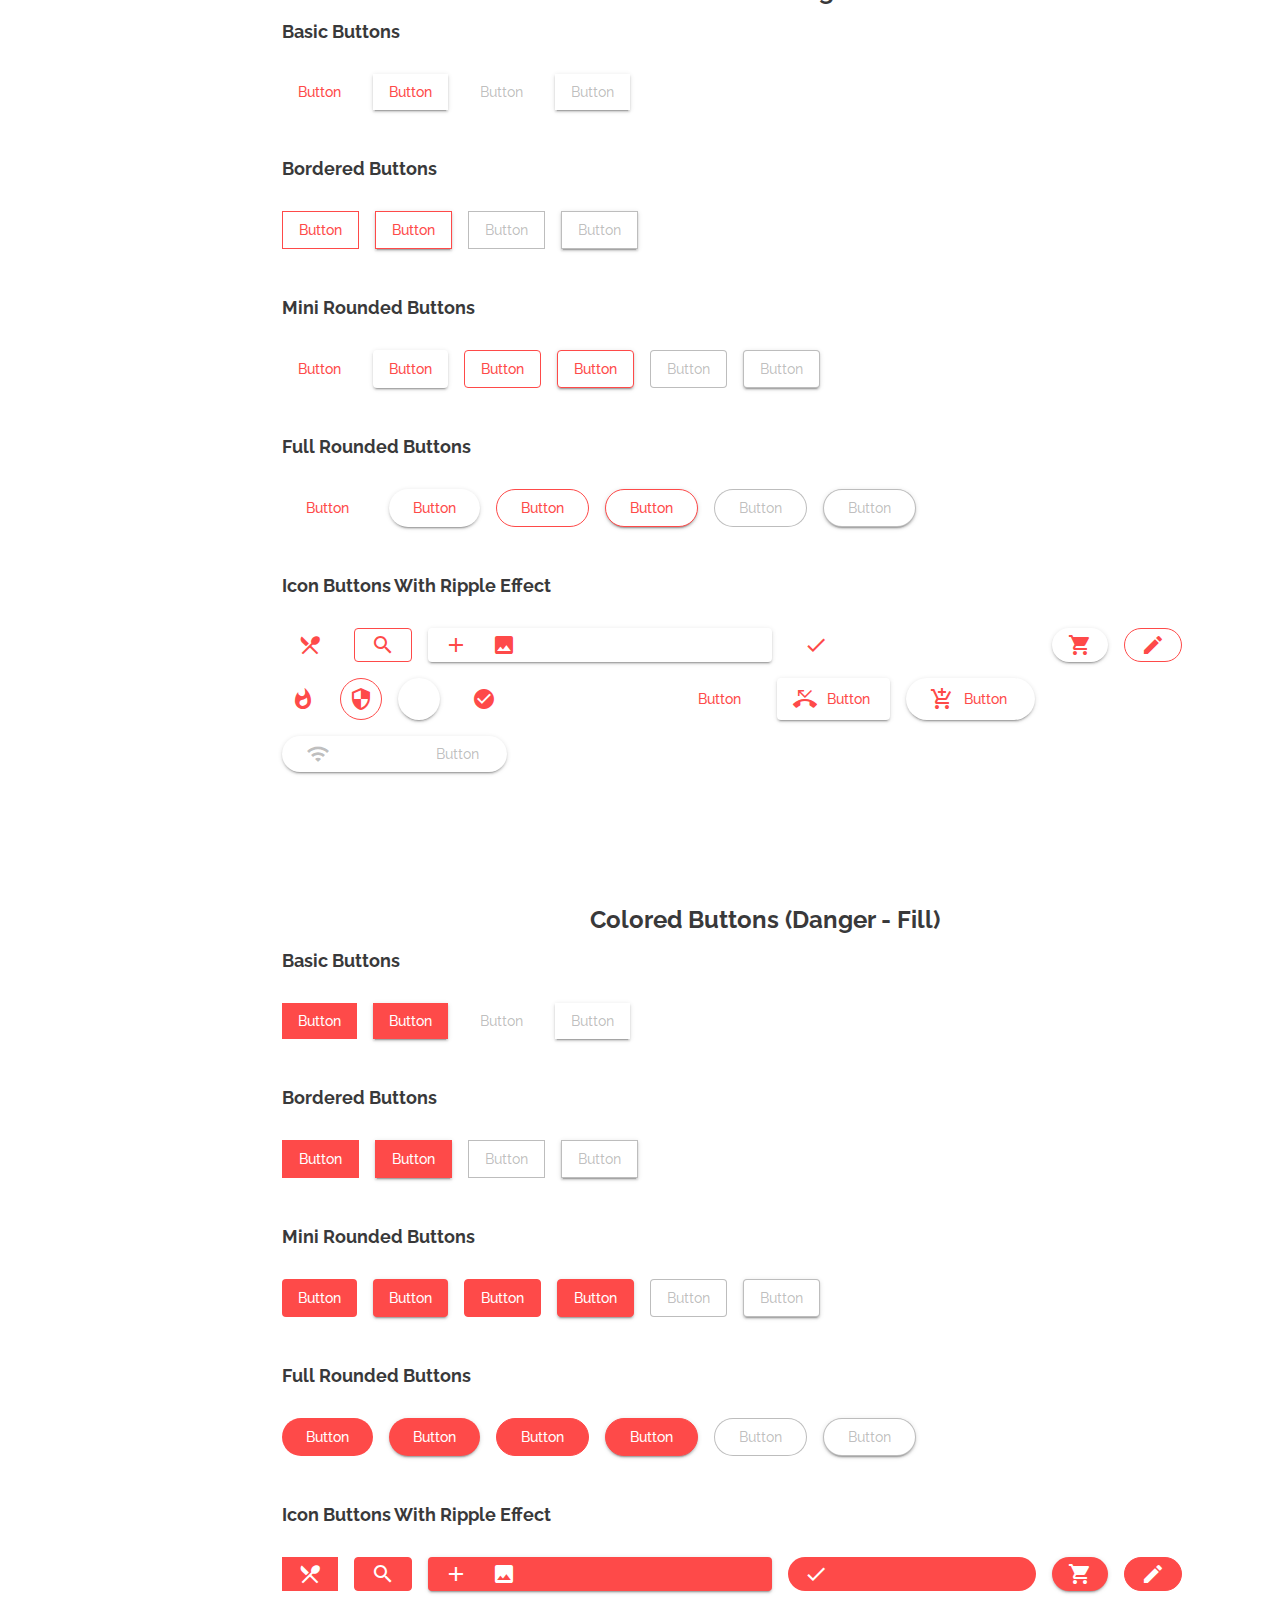
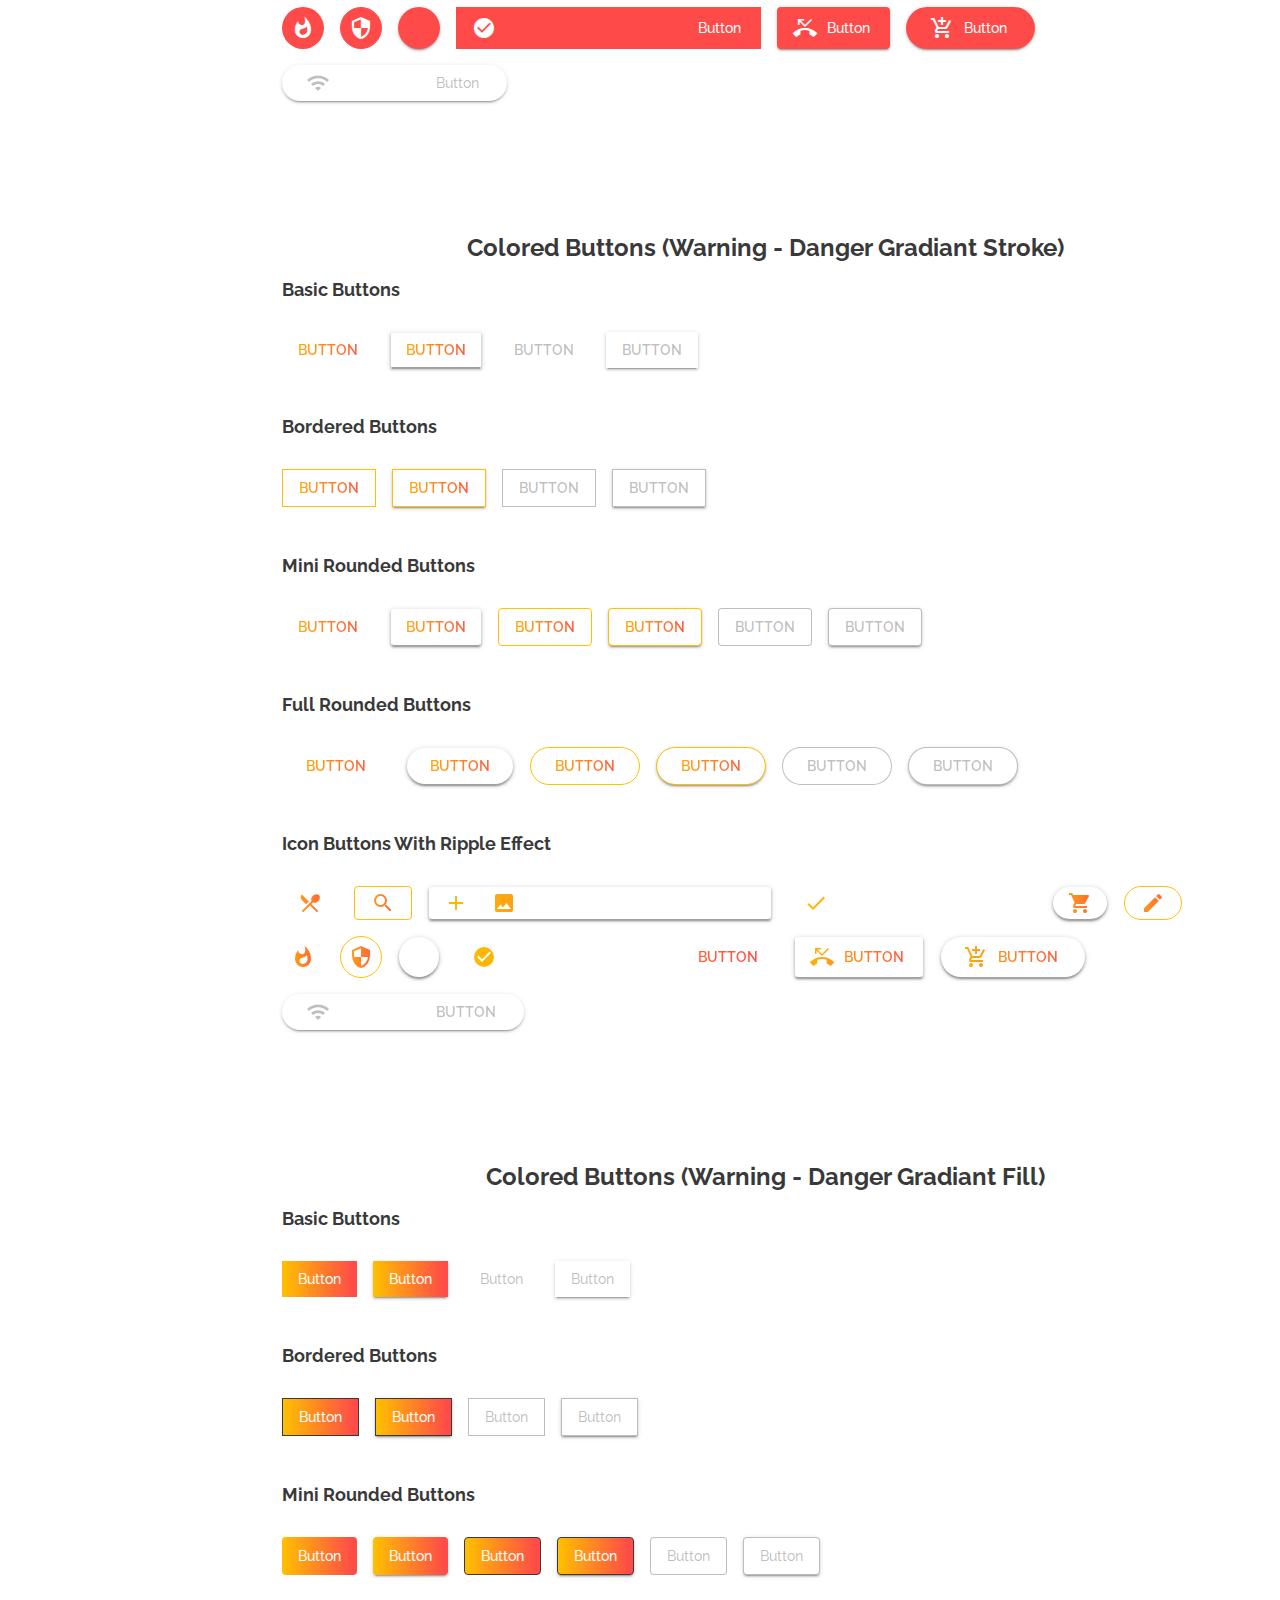
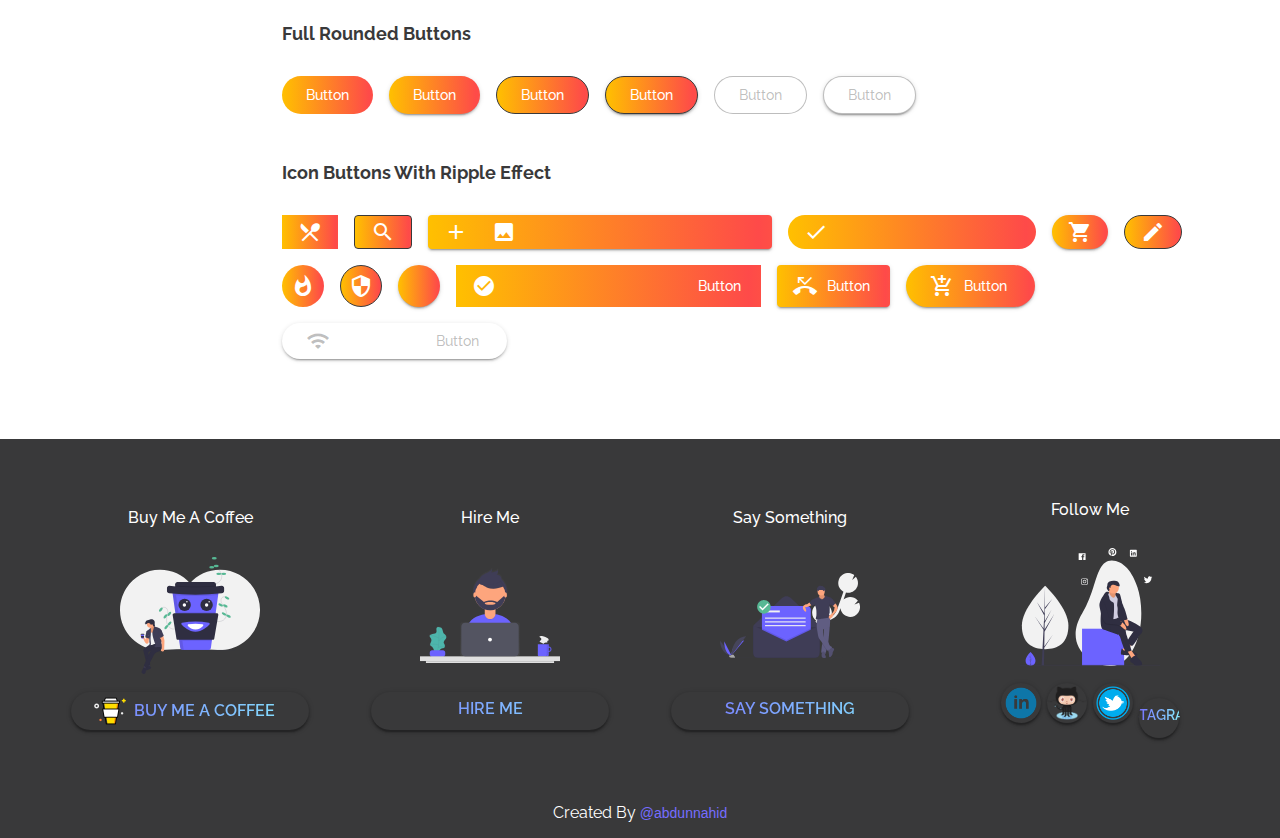
==== commit d40f8aca: "how to done" ====
--- a/index.html
+++ b/index.html
@@ -5,7 +5,7 @@
     <meta charset="UTF-8">
     <meta name="viewport" content="width=device-width, initial-scale=1.0">
     <meta http-equiv="X-UA-Compatible" content="ie=edge">
-    <title>Material Buttons</title>
+    <title>Awesome Buttons</title>
 
     <link href="./layout.css" rel="stylesheet">
     <link href="./css/mtrl-buttons.css" rel="stylesheet">
@@ -17,7 +17,7 @@
         <button onclick="toggleSidemenu()" class="mtrl-btn mtrl-full-round mtrl-icon-only mtrl-btn-ripple">
             <i class="material-icons">subject</i>
         </button>
-        <h1>Matrial Buttons</h1>
+        <h1>Awesome Buttons</h1>
         <button onclick="toggleDropdown()" class="mtrl-btn mtrl-full-round mtrl-icon-only mtrl-btn-ripple">
             <i class="material-icons">code</i>
         </button>
@@ -25,7 +25,8 @@
 
     <!-- Dropdown -->
     <div class="dropdown">
-        <a class="mtrl-btn mtrl-icon-text mtrl-btn-ripple"> <i class="material-icons">class</i>How To</a>
+        <a class="mtrl-btn mtrl-icon-text mtrl-btn-ripple" onclick="toggleHowTo()"> <i
+                class="material-icons">class</i>How To</a>
         <a class="mtrl-btn mtrl-icon-text mtrl-btn-ripple" href="js/mtrl-buttons.js" download> <i
                 class="material-icons">save_alt</i>Download Js</a>
         <a class="mtrl-btn mtrl-icon-text mtrl-btn-ripple" href="css/mtrl-buttons.css" download> <i
@@ -70,6 +71,34 @@
                 Update
             </button>
         </p>
+    </div>
+
+    <!-- How To -->
+    <div class="how-to-modal-background">
+        <div class="how-to-modal">
+            <h2 class="modal-header">
+                <span>How To</span>
+                <button class="mtrl-btn mtrl-icon-circle mtrl-shadow mtrl-btn-ripple mtrl-warning-danger-gradiant-fill"
+                    onclick="toggleHowTo()">
+                    <i class="material-icons">close</i>
+                </button>
+            </h2>
+
+            <div class="modal-body">
+                <ul>
+                    <li>Download the js and the css files.</li>
+                    <li>Add it to your index.html.</li>
+                    <li>Click any button you want to use.</li>
+                    <li>Copy code.</li>
+                    <li>Paste on your html.</li>
+                    <li>Thats it. Use it wherever you want. Enjoy!</li>
+                </ul>
+                <p> <b>Note:</b> For disabled buttons add <strong>mtrl-disabled</strong> class on the button.</p>
+                <h2>Licence</h2>
+                <p>MIT</p>
+            </div>
+
+        </div>
     </div>
 
     <!-- Say Something -->
@@ -1816,7 +1845,10 @@
                     </a>
                 </div>
             </div>
-        </div>
+
+        </div>
+        <p class="creator">Created By <a href="https://www.linkedin.com/in/abdunnahid/" target="_blank">@abdunnahid</a>
+        </p>
 
     </footer>
 
--- a/layout.css
+++ b/layout.css
@@ -158,6 +158,55 @@
     background-color: transparent;
 }
 
+/* how-to */
+.how-to-modal-background {
+    background-color: rgba(0, 0, 0, 0.5);
+    box-shadow: 0 3px 1px -2px rgba(0, 0, 0, .2), 0 2px 2px 0 rgba(0, 0, 0, .14), 0 1px 5px 0 rgba(0, 0, 0, .12);
+    border-radius: 10px;
+    width: 100%;
+    height: 100%;
+    position: fixed;
+    z-index: 4;
+    padding: 2rem 0;
+    left: 0;
+    bottom: 100%;
+    transition: bottom .2s linear;
+    display: flex;
+    justify-content: center;
+    align-items: center;
+}
+
+.how-to-modal-background.show {
+    bottom: 0;
+}
+
+.how-to-modal-background .how-to-modal {
+    width: 75%;
+    max-width: 700px;
+    padding: 2rem;
+    background-color: #fff;
+    border-radius: 10px;
+    box-shadow: 0 3px 1px -2px rgba(0, 0, 0, .2), 0 2px 2px 0 rgba(0, 0, 0, .14), 0 1px 5px 0 rgba(0, 0, 0, .12);
+}
+
+.how-to-modal-background .how-to-modal .modal-header {
+    margin: 0;
+    font-size: 24px;
+    display: -webkit-box;
+    display: -ms-flexbox;
+    display: flex;
+    -webkit-box-pack: justify;
+    -ms-flex-pack: justify;
+    justify-content: space-between;
+    align-items: center;
+}
+.how-to-modal-background .how-to-modal .modal-body code {
+    text-align: left;
+}
+.how-to-modal-background .how-to-modal .modal-body code p {
+    margin: 0;
+}
+
 /* say-something */
 .say-something-modal-background {
     background-color: rgba(0, 0, 0, 0.5);
@@ -208,10 +257,12 @@
 .say-something-modal-background .say-something-modal div {
     padding: 1rem 0;
 }
+
 .say-something-modal-background .say-something-modal .who-input-container span {
     font-size: 14px;
     padding: 5px 0;
 }
+
 .say-something-modal-background .say-something-modal div label {
     display: block;
     font-size: 16px;
@@ -468,4 +519,16 @@
 .footer .say-something a {
     text-align: center;
     display: inline-block;
+}
+
+.footer .creator {
+    text-align: center;
+    background-color: #39393A;
+    color: #fff;
+    margin: 0;
+    padding: 1rem;
+}
+
+.footer .creator a {
+    color: #766dff;
 }